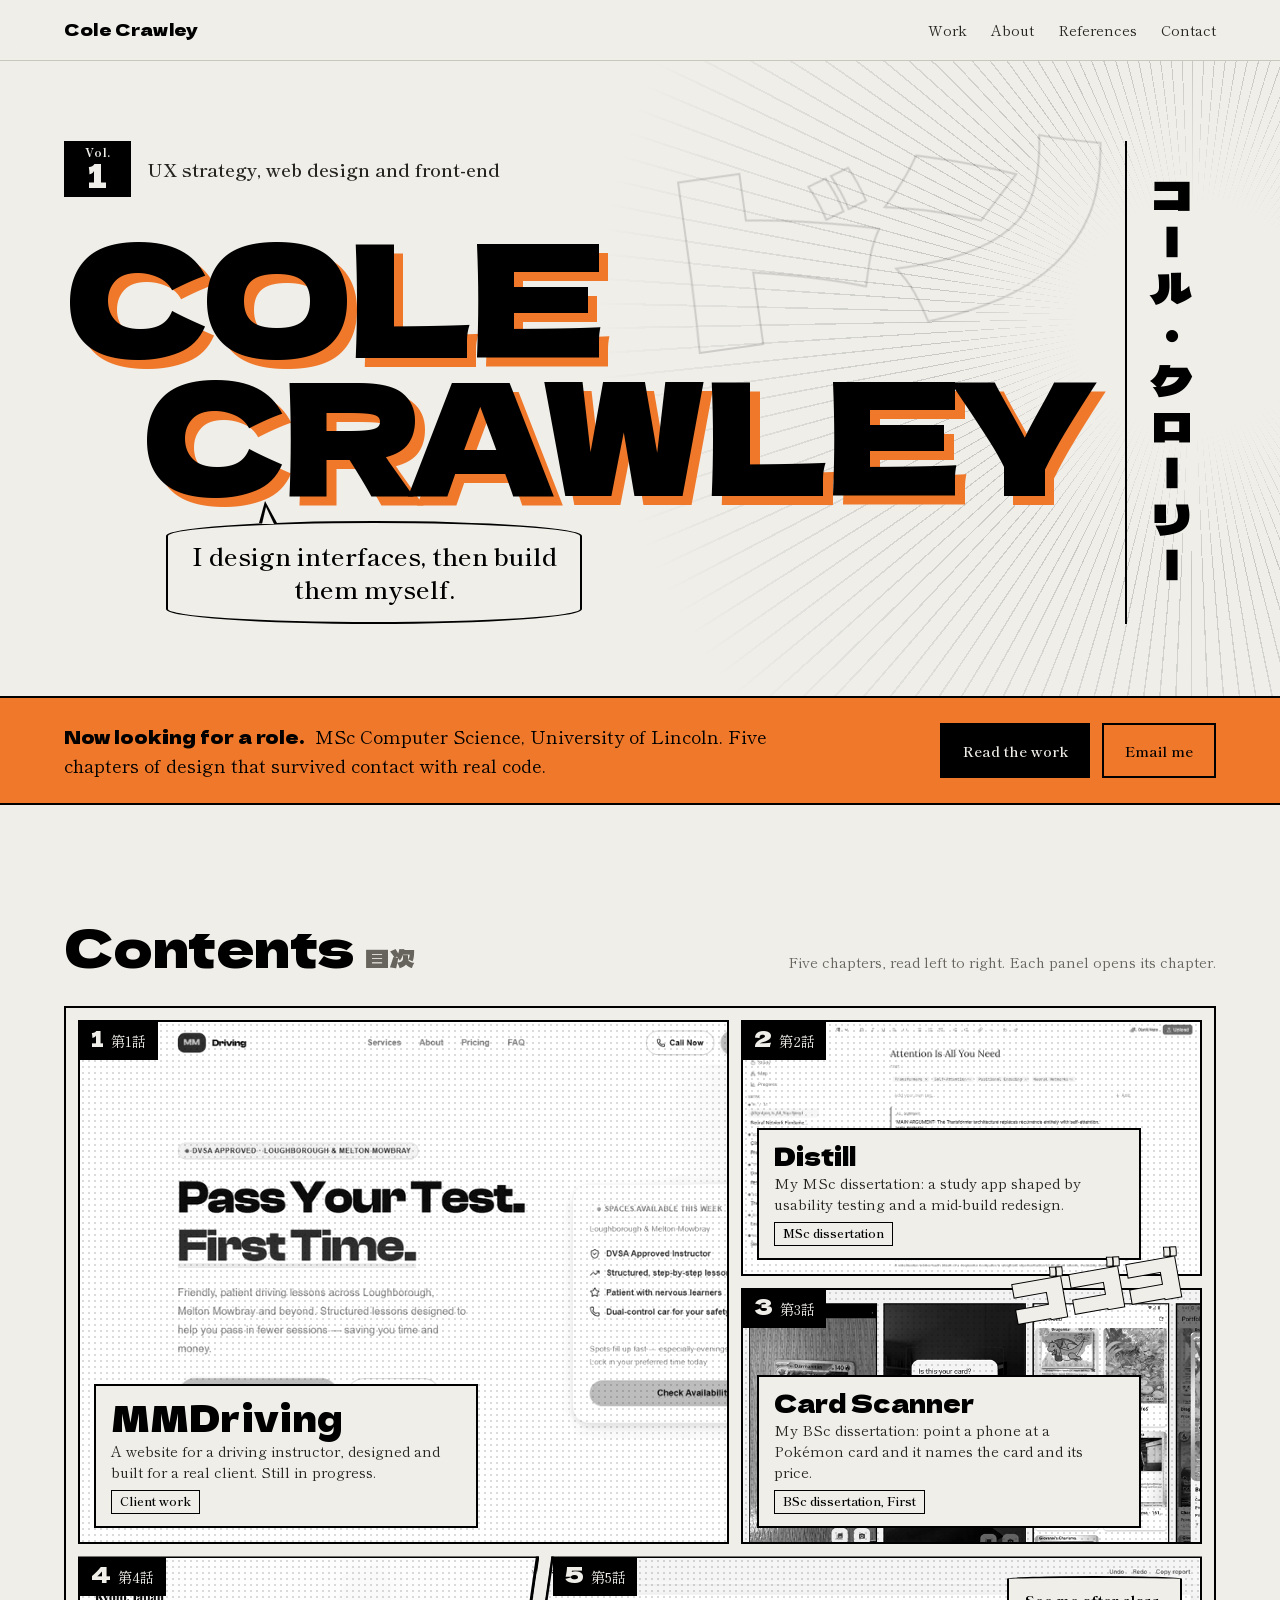
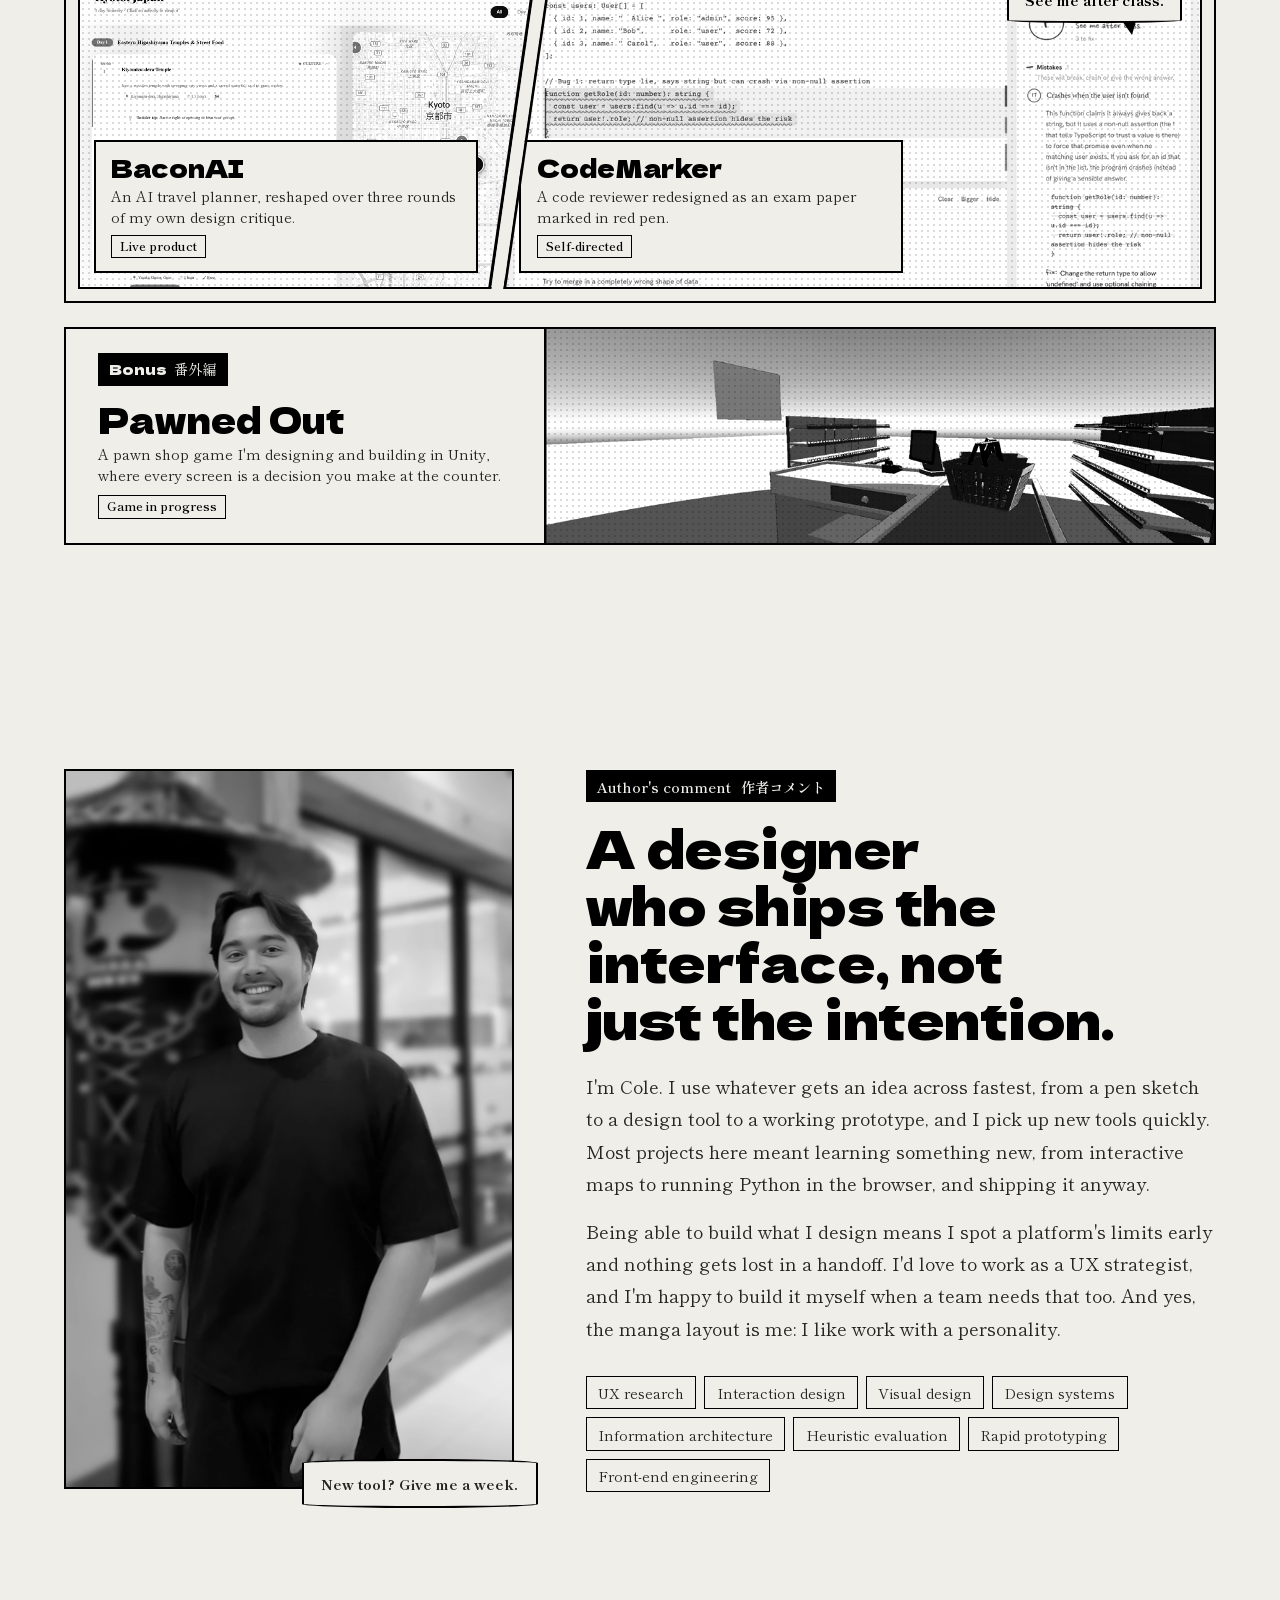
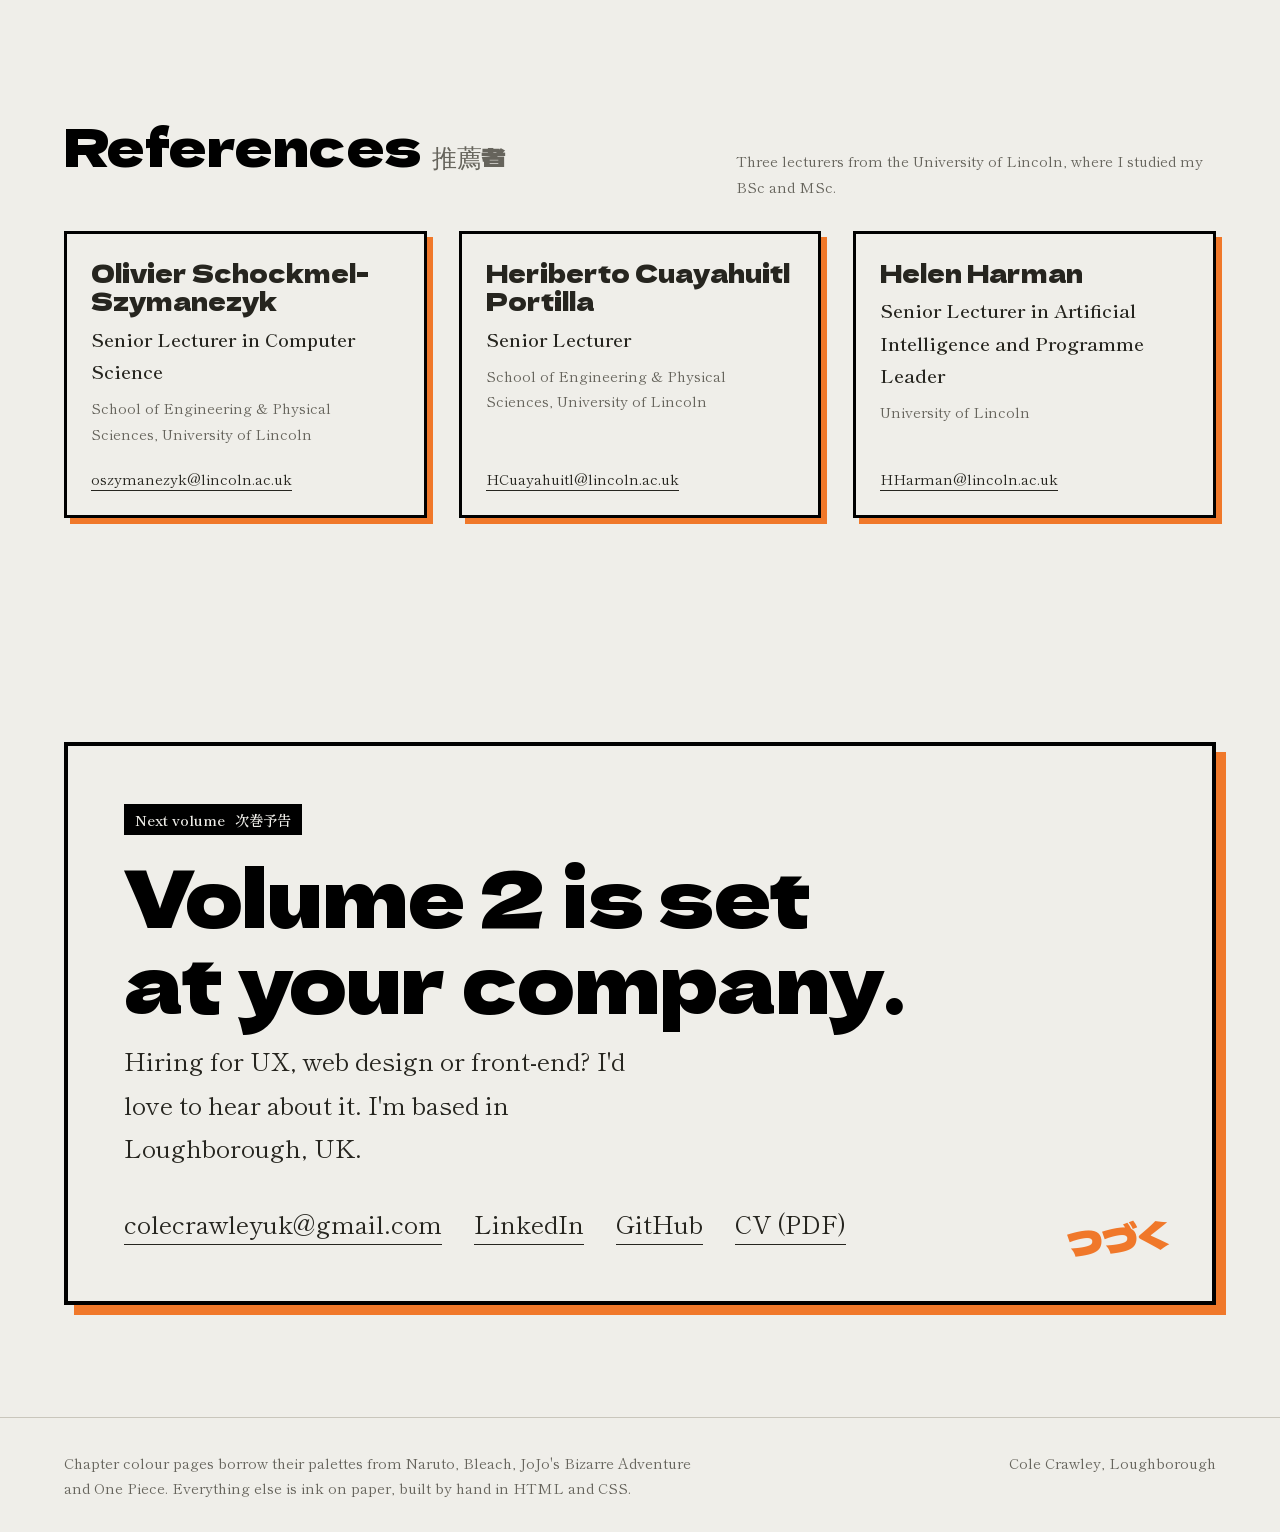
==== index.html @ da529f66 "Add a References section with three Lincoln lecturers" ====
<!doctype html>
<html lang="en">
<head>
<meta charset="UTF-8">
<meta name="viewport" content="width=device-width, initial-scale=1.0, viewport-fit=cover">
<title>Cole Crawley, UX and web designer</title>
<meta name="description" content="Cole Crawley designs interfaces and builds them. Case studies in UX strategy, product design and front-end work.">
<script type="application/ld+json">
{
  "@context": "https://schema.org",
  "@graph": [
    {
      "@type": "Person",
      "@id": "https://colecrawley.com/#person",
      "name": "Cole Crawley",
      "url": "https://colecrawley.com/",
      "jobTitle": "UX and Web Designer",
      "email": "mailto:colecrawleyuk@gmail.com",
      "address": { "@type": "PostalAddress", "addressLocality": "Loughborough", "addressCountry": "GB" },
      "alumniOf": { "@type": "CollegeOrUniversity", "name": "University of Lincoln" },
      "knowsAbout": ["User experience design", "Web design", "Information architecture", "Usability testing", "Front-end development"],
      "sameAs": [
        "https://www.linkedin.com/in/colecrawley/",
        "https://github.com/Cole-Crawley"
      ]
    },
    {
      "@type": "WebSite",
      "@id": "https://colecrawley.com/#website",
      "url": "https://colecrawley.com/",
      "name": "Cole Crawley",
      "author": { "@id": "https://colecrawley.com/#person" }
    }
  ]
}
</script>
<meta name="google-site-verification" content="r14ggvNlo8Pj7yIvbxwMAoIKs7WzlCdfWnpll1Hyjtg">
<link rel="canonical" href="https://colecrawley.com/">
<meta property="og:type" content="website">
<meta property="og:site_name" content="Cole Crawley">
<meta property="og:title" content="Cole Crawley, UX and web designer">
<meta property="og:description" content="Cole Crawley designs interfaces and builds them. Case studies in UX strategy, product design and front-end work.">
<meta property="og:url" content="https://colecrawley.com/">
<meta property="og:image" content="https://colecrawley.com/img/og/home.jpg">
<meta property="og:image:width" content="1200">
<meta property="og:image:height" content="630">
<meta name="twitter:card" content="summary_large_image">
<meta name="theme-color" content="#EFEEE9">
<link rel="icon" href="favicon.svg" type="image/svg+xml">
<link rel="icon" href="favicon.ico" sizes="32x32">
<link rel="apple-touch-icon" href="img/apple-touch-icon.png">
<script>document.documentElement.classList.add('js')</script>
<link rel="preload" href="fonts/DelaGothicOne-400.woff2" as="font" type="font/woff2" crossorigin>
<link rel="preload" href="fonts/ShipporiMincho-400.woff2" as="font" type="font/woff2" crossorigin>
<link rel="stylesheet" href="css/fonts.css">
<link rel="stylesheet" href="css/tokens.css">
<link rel="stylesheet" href="css/main.css">
<link rel="stylesheet" href="css/home.css">
</head>
<body class="home">
<a class="skip" href="#contents">Skip to the work</a>

<nav class="site-nav" aria-label="Main">
  <div class="wrap">
    <a class="brand" href="index.html">Cole Crawley</a>
    <ul class="nav-links">
      <li><a href="#contents">Work</a></li>
      <li><a href="#about">About</a></li>
      <li><a href="#references">References</a></li>
      <li><a href="#contact">Contact</a></li>
    </ul>
  </div>
</nav>

<!-- The cover of volume 1: logo, volume badge, spine, and an obi band with the pitch -->
<header class="cover-vol">
  <div class="wrap cover-frame">
    <div class="cover-art" aria-hidden="true">
      <div class="speedlines"></div>
      <p class="cover-sfx">ドン</p>
    </div>

    <div class="cover-top">
      <p class="vol-badge"><span>Vol.</span>1</p>
      <p class="cover-kicker">UX strategy, web design and front-end</p>
    </div>

    <h1 class="cover-logo">
      <span class="logo-line">Cole</span>
      <span class="logo-line">Crawley</span>
      <span class="visually-hidden">, designer and developer</span>
    </h1>

    <p class="cover-spine" lang="ja" aria-hidden="true">
      <span style="--i:0">コ</span><span style="--i:1">ー</span><span style="--i:2">ル</span><span style="--i:3">・</span><span style="--i:4">ク</span><span style="--i:5">ロ</span><span style="--i:6">ー</span><span style="--i:7">リ</span><span style="--i:8">ー</span>
    </p>

    <p class="cover-bubble">I design interfaces, then build them myself.</p>
  </div>

  <div class="obi">
    <div class="wrap obi-inner">
      <p class="obi-copy"><strong>Now looking for a role.</strong> MSc Computer Science, University of Lincoln. Five chapters of design that survived contact with real code.</p>
      <div class="obi-actions">
        <a class="btn btn-solid" href="#contents">Read the work</a>
        <a class="btn" href="mailto:colecrawleyuk@gmail.com">Email me</a>
      </div>
    </div>
  </div>
</header>

<main>
<!-- Contents, laid out as a manga page. Read left to right, top to bottom. -->
<section id="contents" class="section">
  <div class="wrap">
    <div class="section-head">
      <h2>Contents <span class="jp" lang="ja">目次</span></h2>
      <p>Five chapters, read left to right. Each panel opens its chapter.</p>
    </div>

    <ol class="page">
      <li class="p p1">
        <a href="mmdriving.html" data-series="bleach">
          <span class="p-art"><img src="img/mm-hero-960.webp" srcset="img/mm-hero-960.webp 960w, img/mm-hero.webp 1600w" sizes="(max-width: 860px) 100vw, 700px" alt="" width="1600" height="1000" loading="lazy"></span>
          <span class="p-no"><b>1</b> <span lang="ja">第1話</span></span>
          <span class="p-caption">
            <span class="p-title" style="view-transition-name: ch-mmdriving">MMDriving</span>
            <span class="p-desc">A website for a driving instructor, designed and built for a real client. Still in progress.</span>
            <span class="p-tag">Client work</span>
          </span>
        </a>
      </li>
      <li class="p p2">
        <a href="distill.html" data-series="naruto">
          <span class="p-art"><img src="img/distill-note-960.webp" srcset="img/distill-note-960.webp 960w, img/distill-note.webp 1600w" sizes="(max-width: 860px) 100vw, 700px" alt="" width="1600" height="1000" loading="lazy"></span>
          <span class="p-no"><b>2</b> <span lang="ja">第2話</span></span>
          <span class="p-caption">
            <span class="p-title" style="view-transition-name: ch-distill">Distill</span>
            <span class="p-desc">My MSc dissertation: a study app shaped by usability testing and a mid-build redesign.</span>
            <span class="p-tag">MSc dissertation</span>
          </span>
        </a>
      </li>
      <li class="p p3">
        <a href="card-scanner.html" data-series="jojo">
          <span class="p-art"><img src="img/scanner-panel-960.webp" srcset="img/scanner-panel-960.webp 960w, img/scanner-panel.webp 1600w" sizes="(max-width: 860px) 100vw, 700px" alt="" width="1600" height="700" loading="lazy"></span>
          <span class="p-no"><b>3</b> <span lang="ja">第3話</span></span>
          <span class="p-caption">
            <span class="p-title" style="view-transition-name: ch-scanner">Card Scanner</span>
            <span class="p-desc">My BSc dissertation: point a phone at a Pokémon card and it names the card and its price.</span>
            <span class="p-tag">BSc dissertation, First</span>
          </span>
          <span class="p-sfx" aria-hidden="true">ゴゴゴ</span>
        </a>
      </li>
      <li class="p p4">
        <a href="ai-travel-planner.html" data-series="onepiece">
          <span class="p-art"><img src="img/bacon-swap-960.webp" srcset="img/bacon-swap-960.webp 960w, img/bacon-swap.webp 1600w" sizes="(max-width: 860px) 100vw, 700px" alt="" width="1600" height="1002" loading="lazy"></span>
          <span class="p-no"><b>4</b> <span lang="ja">第4話</span></span>
          <span class="p-caption">
            <span class="p-title" style="view-transition-name: ch-bacon">BaconAI</span>
            <span class="p-desc">An AI travel planner, reshaped over three rounds of my own design critique.</span>
            <span class="p-tag">Live product</span>
          </span>
        </a>
      </li>
      <li class="p p5">
        <a href="codemarker.html" data-series="akatsuki">
          <span class="p-art"><img src="img/codemarker-open-960.webp" srcset="img/codemarker-open-960.webp 960w, img/codemarker-open.webp 1600w" sizes="(max-width: 860px) 100vw, 700px" alt="" width="1600" height="1000" loading="lazy"></span>
          <span class="p-no"><b>5</b> <span lang="ja">第5話</span></span>
          <span class="p-caption">
            <span class="p-title" style="view-transition-name: ch-codemarker">CodeMarker</span>
            <span class="p-desc">A code reviewer redesigned as an exam paper marked in red pen.</span>
            <span class="p-tag">Self-directed</span>
          </span>
          <span class="p-speech" aria-hidden="true">See me after class.</span>
        </a>
      </li>
    </ol>

    <a class="bonus" href="pawned-out.html" data-series="urahara">
      <span class="bonus-copy">
        <span class="bonus-no"><b>Bonus</b> <span lang="ja">番外編</span></span>
        <span class="bonus-title" style="view-transition-name: ch-pawned">Pawned Out</span>
        <span class="p-desc">A pawn shop game I'm designing and building in Unity, where every screen is a decision you make at the counter.</span>
        <span class="p-tag">Game in progress</span>
      </span>
      <span class="bonus-art"><img src="img/pawned-game-hud-960.webp" srcset="img/pawned-game-hud-960.webp 960w, img/pawned-game-hud.webp 1600w" sizes="(max-width: 860px) 100vw, 700px" alt="" width="1523" height="857" loading="lazy"></span>
    </a>
  </div>
</section>

<!-- The author's comment, as printed on a volume's inside flap -->
<section id="about" class="section">
  <div class="wrap author">
    <figure class="author-panel">
      <div class="portrait">
        <img src="img/portrait.webp" alt="Cole Crawley" width="900" height="1440" loading="lazy" decoding="async">
      </div>
      <figcaption class="author-bubble">New tool? Give me a week.</figcaption>
    </figure>
    <div class="author-copy prose">
      <p class="author-label">Author's comment <span lang="ja">作者コメント</span></p>
      <h2>A designer who ships the interface, not just the intention.</h2>
      <p>I'm Cole. I use whatever gets an idea across fastest, from a pen sketch to a design tool to a working prototype, and I pick up new tools quickly. Most projects here meant learning something new, from interactive maps to running Python in the browser, and shipping it anyway.</p>
      <p>Being able to build what I design means I spot a platform's limits early and nothing gets lost in a handoff. I'd love to work as a UX strategist, and I'm happy to build it myself when a team needs that too. And yes, the manga layout is me: I like work with a personality.</p>
      <ul class="skills" aria-label="Skills">
        <li>UX research</li><li>Interaction design</li><li>Visual design</li><li>Design systems</li><li>Information architecture</li><li>Heuristic evaluation</li><li>Rapid prototyping</li><li>Front-end engineering</li>
      </ul>
    </div>
  </div>
</section>

<!-- Referees, set as three small panels -->
<section id="references" class="section">
  <div class="wrap">
    <div class="section-head">
      <h2>References <span class="jp" lang="ja">推薦者</span></h2>
      <p>Three lecturers from the University of Lincoln, where I studied my BSc and MSc.</p>
    </div>
    <ul class="refs">
      <li class="ref">
        <p class="ref-name">Olivier Schockmel-Szymanezyk</p>
        <p class="ref-role">Senior Lecturer in Computer Science</p>
        <p class="ref-org">School of Engineering &amp; Physical Sciences, University of Lincoln</p>
        <a class="link" href="mailto:oszymanezyk@lincoln.ac.uk">oszymanezyk@lincoln.ac.uk</a>
      </li>
      <li class="ref">
        <p class="ref-name">Heriberto Cuayahuitl Portilla</p>
        <p class="ref-role">Senior Lecturer</p>
        <p class="ref-org">School of Engineering &amp; Physical Sciences, University of Lincoln</p>
        <a class="link" href="mailto:HCuayahuitl@lincoln.ac.uk">HCuayahuitl@lincoln.ac.uk</a>
      </li>
      <li class="ref">
        <p class="ref-name">Helen Harman</p>
        <p class="ref-role">Senior Lecturer in Artificial Intelligence and Programme Leader</p>
        <p class="ref-org">University of Lincoln</p>
        <a class="link" href="mailto:HHarman@lincoln.ac.uk">HHarman@lincoln.ac.uk</a>
      </li>
    </ul>
  </div>
</section>

<!-- Next volume teaser -->
<section id="contact" class="section">
  <div class="wrap">
    <div class="teaser">
      <p class="teaser-label">Next volume <span lang="ja">次巻予告</span></p>
      <h2>Volume 2 is set at your company.</h2>
      <p class="teaser-copy">Hiring for UX, web design or front-end? I'd love to hear about it. I'm based in Loughborough, UK.</p>
      <div class="contact-links">
        <a class="link" href="mailto:colecrawleyuk@gmail.com">colecrawleyuk@gmail.com</a>
        <a class="link" href="https://www.linkedin.com/in/colecrawley/" target="_blank" rel="noopener">LinkedIn</a>
        <a class="link" href="https://github.com/Cole-Crawley" target="_blank" rel="noopener">GitHub</a>
        <a class="link" href="cv/Cole_Crawley_CV.pdf" target="_blank" rel="noopener">CV (PDF)</a>
      </div>
      <p class="teaser-end" lang="ja" aria-hidden="true"></p>
    </div>
  </div>
</section>

</main>

<footer class="colophon">
  <div class="wrap">
    <p>Chapter colour pages borrow their palettes from Naruto, Bleach, JoJo's Bizarre Adventure and One Piece. Everything else is ink on paper, built by hand in HTML and CSS.</p>
    <p>Cole Crawley, Loughborough</p>
  </div>
</footer>

<script src="js/site.js" defer></script>
<!-- Vercel Web Analytics: page views only, no cookies -->
<script>window.va = window.va || function () { (window.vaq = window.vaq || []).push(arguments); };</script>
<script defer src="/_vercel/insights/script.js"></script>
</body>
</html>
---- css/fonts.css ----
/* Self-hosted, subset fonts (SIL Open Font License). Only the characters this site
   uses are included (Latin plus the handful of katakana and kanji in the design), so
   the Japanese fonts weigh about 115 KB in total instead of several megabytes.
   Re-run the subset if new Japanese text is added. */
@font-face { font-family: "Dela Gothic One"; font-style: normal; font-weight: 400; font-display: swap; src: url("../fonts/DelaGothicOne-400.woff2") format("woff2"); }
@font-face { font-family: "Shippori Mincho"; font-style: normal; font-weight: 400; font-display: swap; src: url("../fonts/ShipporiMincho-400.woff2") format("woff2"); }
@font-face { font-family: "Shippori Mincho"; font-style: normal; font-weight: 600; font-display: swap; src: url("../fonts/ShipporiMincho-600.woff2") format("woff2"); }
@font-face { font-family: "Shippori Mincho"; font-style: normal; font-weight: 800; font-display: swap; src: url("../fonts/ShipporiMincho-800.woff2") format("woff2"); }
---- css/tokens.css ----
/* Design tokens: Cole Crawley portfolio
   Concept: a manga volume. Interiors are ink on newsprint; colour only
   appears on each chapter's opening page, borrowed from a series Cole loves. */

:root {
  /* Ink on newsprint */
  --paper:      #EFEEE9;
  --paper-2:    #E3E1DA;
  --ink:        #000000;
  --ink-2:      #26251F;
  --ink-3:      #66645C;
  --rule:       #000000;
  --rule-soft:  #C9C6BC;
  --tone:       rgba(0, 0, 0, 0.14);   /* screentone dots */

  /* Default spot colour (home page): Naruto orange, the first chapter's */
  --c1: #F0782A;
  --c2: #1D3461;
  --c3: #C8372D;
  --on-c1: #000000;

  /* Type */
  --f-display: "Dela Gothic One", "Arial Black", "Helvetica Neue", sans-serif;
  --f-body:    "Shippori Mincho", "Iowan Old Style", "Palatino Linotype", Georgia, serif;

  --step--1: clamp(0.84rem, 0.82rem + 0.1vw, 0.9rem);
  --step-0:  clamp(1.06rem, 1.02rem + 0.2vw, 1.15rem);
  --step-1:  clamp(1.3rem, 1.2rem + 0.45vw, 1.55rem);
  --step-2:  clamp(1.7rem, 1.5rem + 0.9vw, 2.2rem);
  --step-3:  clamp(2.2rem, 1.8rem + 1.9vw, 3.3rem);
  --step-4:  clamp(2.9rem, 2.1rem + 3.6vw, 5.4rem);
  --step-5:  clamp(3.4rem, 2.2rem + 5.6vw, 7.6rem);

  /* Space */
  --sp-1: 0.25rem;
  --sp-2: 0.5rem;
  --sp-3: 0.75rem;
  --sp-4: 1rem;
  --sp-5: 1.5rem;
  --sp-6: 2rem;
  --sp-7: 3rem;
  --sp-8: 4.5rem;
  --sp-9: 7rem;

  --measure: 66ch;
  --gutter: clamp(1rem, 4vw, 3rem);
  --panel-border: 2px;

  /* Motion */
  --ease-out: cubic-bezier(0.16, 1, 0.3, 1);
  --ease-inout: cubic-bezier(0.65, 0, 0.35, 1);
  --dur-1: 180ms;
  --dur-2: 420ms;
  --dur-3: 800ms;

  color-scheme: light;
}

/* Ink mode: the same volume printed white on black */
@media (prefers-color-scheme: dark) {
  :root:not([data-theme="light"]) {
    --paper:     #121211;
    --paper-2:   #1C1C1A;
    --ink:       #F2F0EA;
    --ink-2:     #DAD7CE;
    --ink-3:     #9C998F;
    --rule:      #F2F0EA;
    --rule-soft: #3A3935;
    --tone:      rgba(255, 255, 255, 0.12);
    color-scheme: dark;
  }
}
:root[data-theme="dark"] {
  --paper:     #121211;
  --paper-2:   #1C1C1A;
  --ink:       #F2F0EA;
  --ink-2:     #DAD7CE;
  --ink-3:     #9C998F;
  --rule:      #F2F0EA;
  --rule-soft: #3A3935;
  --tone:      rgba(255, 255, 255, 0.12);
  color-scheme: dark;
}

/* Chapter palettes. Each case study sets data-series on <body>. */
[data-series="naruto"]   { --c1: #F0782A; --c2: #1D3461; --c3: #C8372D; --on-c1: #000000; --sfx: "シュッ"; }
[data-series="bleach"]   { --c1: #0B0B0B; --c2: #F25C1F; --c3: #FFFFFF; --on-c1: #FFFFFF; --sfx: "ザン"; }
[data-series="jojo"]     { --c1: #5E2A8C; --c2: #E3A92B; --c3: #D6307A; --on-c1: #FFFFFF; --sfx: "ゴゴゴ"; }
[data-series="onepiece"] { --c1: #D2322D; --c2: #F2C14E; --c3: #1B6FA8; --on-c1: #FFFFFF; --sfx: "ドン"; }
[data-series="akatsuki"] { --c1: #151515; --c2: #C1272D; --c3: #F4F1EC; --on-c1: #F4F1EC; --sfx: "ザワ"; }
[data-series="urahara"]  { --c1: #1E4A34; --c2: #E0A83A; --c3: #F4F1EC; --on-c1: #F4F1EC; --sfx: "チャリン"; }

/* The spot colour used inside a chapter's ink pages (links, markers, progress) */
[data-series]            { --spot: var(--c1); }
[data-series="bleach"],
[data-series="akatsuki"],
[data-series="urahara"]  { --spot: var(--c2); }
:root                    { --spot: var(--c1); }
---- css/main.css ----
/* Fonts and tokens.css are linked from each page's <head> (not @import) so they
   download in parallel instead of one after another. */

/* Cross-document page transitions (Chrome, Edge, Safari 18+). Other browsers
   just navigate normally. */
@view-transition { navigation: auto; }

*, *::before, *::after { box-sizing: border-box; }
html { -webkit-text-size-adjust: 100%; scroll-padding-top: 5rem; }
body {
  margin: 0;
  background: var(--paper);
  color: var(--ink-2);
  font-family: var(--f-body);
  font-size: var(--step-0);
  line-height: 1.75;
  font-feature-settings: "palt" 0, "kern" 1;
  -webkit-font-smoothing: antialiased;
  text-rendering: optimizeLegibility;
}
img { max-width: 100%; height: auto; display: block; }
a { color: inherit; }
p, h1, h2, h3, figure, dl, dd, ul, ol { margin: 0; }
::selection { background: var(--spot); color: var(--on-c1); }
:focus-visible { outline: 3px solid var(--spot); outline-offset: 3px; }

h1, h2, h3 { font-family: var(--f-display); font-weight: 400; color: var(--ink); line-height: 1.08; letter-spacing: -0.01em; text-wrap: balance; }

.wrap { width: min(100% - 2 * var(--gutter), 72rem); margin-inline: auto; }
.prose { max-width: var(--measure); }
.skip { position: absolute; left: -999px; top: 0; }
.skip:focus { left: var(--sp-4); top: var(--sp-4); z-index: 100; background: var(--paper); padding: var(--sp-2) var(--sp-4); }

/* Links: an ink underline that the spot colour draws across on hover */
.link {
  text-decoration: none;
  background: linear-gradient(var(--spot), var(--spot)) left bottom / 0% 2px no-repeat,
              linear-gradient(currentColor, currentColor) left bottom / 100% 1px no-repeat;
  transition: background-size var(--dur-2) var(--ease-out);
}
.link:hover, .link:focus-visible { background-size: 100% 2px, 100% 1px; }

/* ── Navigation ─────────────────────────────────────────────── */
.site-nav {
  position: sticky; top: 0; z-index: 20;
  background: color-mix(in srgb, var(--paper) 88%, transparent);
  backdrop-filter: blur(8px);
  border-bottom: 1px solid var(--rule-soft);
  padding-top: env(safe-area-inset-top, 0px);
  view-transition-name: site-nav;
}
.site-nav .wrap { display: flex; align-items: center; justify-content: space-between; min-height: 3.75rem; gap: var(--sp-4); }
.brand { font-family: var(--f-display); font-size: 1.05rem; color: var(--ink); text-decoration: none; letter-spacing: 0.01em; }
.nav-links { list-style: none; display: flex; gap: var(--sp-5); padding: 0; font-size: var(--step--1); }
.nav-links a { text-decoration: none; color: var(--ink-2); }
.nav-links a:hover { color: var(--ink); }
.nav-links a[aria-current="page"] { color: var(--ink); }

/* Reading progress, driven by scroll alone (no JS) where supported */
.progress {
  position: fixed; inset: 0 0 auto 0; height: 3px; z-index: 30;
  background: var(--spot); transform-origin: left; transform: scaleX(0);
  view-transition-name: progress;
}
@supports (animation-timeline: scroll()) {
  .progress { animation: grow linear both; animation-timeline: scroll(root); }
  @keyframes grow { to { transform: scaleX(1); } }
}

/* ── Home: cover ────────────────────────────────────────────── */
.cover { position: relative; overflow: clip; border-bottom: var(--panel-border) solid var(--rule); }
.cover .wrap { position: relative; display: grid; grid-template-columns: 1fr auto; gap: var(--sp-6); padding-block: clamp(4rem, 12vw, 9rem) clamp(3rem, 8vw, 6rem); }

/* Speed lines: a radial burst of hairlines, masked so the centre stays clear */
.speedlines {
  position: absolute; inset: -40%; pointer-events: none;
  background: repeating-conic-gradient(from 0deg at 80% 44%, var(--ink) 0deg 0.22deg, transparent 0.22deg 2.4deg);
  -webkit-mask: radial-gradient(circle at 80% 44%, transparent 0 7%, #000 16%, transparent 38%);
          mask: radial-gradient(circle at 80% 44%, transparent 0 7%, #000 16%, transparent 38%);
  opacity: 0.16;
}
.cover-copy { position: relative; max-width: 50rem; }
.cover h1 { font-size: clamp(2.8rem, 1.6rem + 4.4vw, 5.8rem); line-height: 1; letter-spacing: -0.02em; }
.cover-intro { margin-top: var(--sp-6); max-width: 36rem; font-size: var(--step-1); line-height: 1.6; color: var(--ink-2); }
.cover-actions { display: flex; flex-wrap: wrap; gap: var(--sp-4); margin-top: var(--sp-6); }

/* Name in katakana, set vertically like a spine */
.spine {
  position: relative; writing-mode: vertical-rl;
  font-family: var(--f-display); font-size: clamp(2rem, 1.2rem + 3.2vw, 4rem); line-height: 1;
  color: var(--ink); letter-spacing: 0.06em; align-self: center; margin-right: 3vw;
}
.spine span { display: inline-block; }
.spine-note { writing-mode: horizontal-tb; font-family: var(--f-body); font-size: var(--step--1); color: var(--ink-3); margin-top: var(--sp-3); letter-spacing: 0; text-orientation: mixed; }

@media (max-width: 720px) {
  .cover .wrap { grid-template-columns: 1fr; }
  .spine { writing-mode: horizontal-tb; font-size: 1.6rem; order: -1; margin: 0; }
  .spine-note { display: none; }
}

/* Buttons: flat ink blocks, no pills */
.btn {
  display: inline-flex; align-items: center; gap: var(--sp-2);
  padding: 0.8rem 1.3rem; font-family: var(--f-body); font-weight: 600; font-size: var(--step--1);
  text-decoration: none; border: var(--panel-border) solid var(--rule); color: var(--ink);
  position: relative; isolation: isolate; overflow: hidden;
  transition: color var(--dur-2) var(--ease-out);
}
.btn::before {
  content: ""; position: absolute; inset: 0; z-index: -1; background: var(--ink);
  transform: scaleY(0); transform-origin: bottom; transition: transform var(--dur-2) var(--ease-out);
}
.btn:hover, .btn:focus-visible { color: var(--paper); }
.btn:hover::before, .btn:focus-visible::before { transform: scaleY(1); }
.btn-solid { background: var(--ink); color: var(--paper); }
.btn-solid::before { background: var(--spot); }
.btn-solid:hover, .btn-solid:focus-visible { color: var(--on-c1); }

/* Page-load sequence on the cover: lines burst, headline lands, spine stamps down */
@media (prefers-reduced-motion: no-preference) {
  .js .speedlines { animation: burst 1.1s var(--ease-out) both; }
  .js .cover h1 { animation: land 0.9s var(--ease-out) 0.15s both; }
  .js .cover-intro, .js .cover-actions { animation: rise 0.8s var(--ease-out) 0.45s both; }
  .js .spine span { animation: stamp 0.5s var(--ease-out) both; animation-delay: calc(0.5s + var(--i, 0) * 70ms); }
  @keyframes burst { from { opacity: 0; transform: scale(0.7) rotate(-6deg); } to { opacity: 0.16; transform: none; } }
  @keyframes land  { from { opacity: 0; transform: translateY(0.35em) scale(1.03); filter: blur(4px); } to { opacity: 1; transform: none; filter: none; } }
  @keyframes rise  { from { opacity: 0; transform: translateY(12px); } to { opacity: 1; transform: none; } }
  @keyframes stamp { 0% { opacity: 0; transform: scale(1.6); } 60% { opacity: 1; transform: scale(0.94); } 100% { opacity: 1; transform: none; } }
}

/* ── Home: contents ─────────────────────────────────────────── */
.section { padding-block: var(--sp-9); }
.section-head { display: flex; align-items: baseline; justify-content: space-between; gap: var(--sp-5); flex-wrap: wrap; margin-bottom: var(--sp-6); }
.section-head h2 { font-size: var(--step-3); }
.section-head .jp { font-family: var(--f-display); color: var(--ink-3); font-size: var(--step-1); }
.section-head p { max-width: 30rem; color: var(--ink-3); font-size: var(--step--1); }

.contents { list-style: none; padding: 0; border-top: var(--panel-border) solid var(--rule); }
.chapter-row {
  position: relative; isolation: isolate; display: grid; align-items: center; gap: var(--sp-5);
  grid-template-columns: 5.5rem minmax(0, 1fr) auto;
  padding: var(--sp-5) var(--sp-4); text-decoration: none; color: var(--ink);
  border-bottom: 1px solid var(--rule);
  transition: color var(--dur-2) var(--ease-out);
}
/* The chapter's colour page wipes in behind the row on hover */
.chapter-row::before {
  content: ""; position: absolute; inset: 0; z-index: -1; background: var(--c1);
  transform: scaleX(0); transform-origin: left; transition: transform var(--dur-3) var(--ease-out);
}
.chapter-row:hover, .chapter-row:focus-visible { color: var(--on-c1); }
.chapter-row:hover::before, .chapter-row:focus-visible::before { transform: scaleX(1); }
.chapter-no { font-family: var(--f-display); font-size: var(--step-1); line-height: 1.1; }
.chapter-no small { display: block; font-family: var(--f-body); font-size: var(--step--1); color: inherit; opacity: 0.7; margin-top: var(--sp-1); }
.chapter-title { font-family: var(--f-display); font-size: var(--step-2); line-height: 1.1; }
.chapter-desc { display: block; font-family: var(--f-body); font-size: var(--step--1); margin-top: var(--sp-2); opacity: 0.85; max-width: 38rem; }
.chapter-side { display: flex; flex-direction: column; align-items: flex-end; gap: var(--sp-2); font-size: var(--step--1); }
.swatches { display: flex; gap: 3px; }
.swatches i { width: 0.9rem; height: 0.9rem; border: 1px solid var(--rule); transition: transform var(--dur-2) var(--ease-out); }
.swatches i:nth-child(1) { background: var(--c1); }
.swatches i:nth-child(2) { background: var(--c2); }
.swatches i:nth-child(3) { background: var(--c3); }
.chapter-row:hover .swatches i { border-color: var(--on-c1); }
.chapter-row:hover .swatches i:nth-child(1) { transform: translateY(-3px); transition-delay: 0ms; }
.chapter-row:hover .swatches i:nth-child(2) { transform: translateY(-3px); transition-delay: 60ms; }
.chapter-row:hover .swatches i:nth-child(3) { transform: translateY(-3px); transition-delay: 120ms; }
.chapter-status { white-space: nowrap; }

@media (max-width: 720px) {
  .chapter-row { grid-template-columns: 1fr; gap: var(--sp-3); }
  .chapter-side { flex-direction: row; align-items: center; justify-content: space-between; }
}

/* ── Home: about & contact ─────────────────────────────────── */
.about-grid { display: grid; grid-template-columns: minmax(0, 5fr) minmax(0, 7fr); gap: var(--sp-8); align-items: start; }
.portrait {
  aspect-ratio: 4 / 5; border: var(--panel-border) solid var(--rule);
  background: radial-gradient(var(--tone) 1.1px, transparent 1.3px) 0 0 / 7px 7px, var(--paper-2);
  display: grid; place-items: center; text-align: center; color: var(--ink-3); font-size: var(--step--1); padding: var(--sp-5);
}
.about-copy h2 { font-size: var(--step-3); margin-bottom: var(--sp-5); }
.about-copy p + p { margin-top: var(--sp-4); }
.skills { list-style: none; padding: 0; margin-top: var(--sp-6); display: flex; flex-wrap: wrap; gap: var(--sp-2); }
.skills li { border: 1px solid var(--rule); padding: 0.2rem 0.7rem; font-size: var(--step--1); }
@media (max-width: 860px) { .about-grid { grid-template-columns: 1fr; gap: var(--sp-6); } .portrait { max-width: 22rem; } }

.contact { border-top: var(--panel-border) solid var(--rule); }
.contact h2 { font-size: var(--step-4); max-width: 18ch; }
.contact-links { display: flex; flex-wrap: wrap; gap: var(--sp-4) var(--sp-6); margin-top: var(--sp-6); font-size: var(--step-1); }

.colophon { border-top: 1px solid var(--rule-soft); padding-block: var(--sp-6) calc(var(--sp-6) + env(safe-area-inset-bottom, 0px)); font-size: var(--step--1); color: var(--ink-3); }
.colophon .wrap { display: flex; justify-content: space-between; gap: var(--sp-4); flex-wrap: wrap; }
.colophon p { max-width: 40rem; }

/* ── Case study: the colour page ────────────────────────────── */
.colour-page {
  position: relative; overflow: clip; background: var(--c1); color: var(--on-c1);
  border-bottom: var(--panel-border) solid var(--rule);
}
.colour-page .wrap { position: relative; padding-block: clamp(3.5rem, 9vw, 7rem) clamp(3rem, 7vw, 5.5rem); display: grid; grid-template-columns: minmax(0, 1fr) auto; gap: var(--sp-6); }
/* Second colour: a diagonal slab carrying screentone */
.colour-page::before {
  content: ""; position: absolute; inset: 0 0 0 auto; width: 46%;
  background: radial-gradient(color-mix(in srgb, var(--c3) 55%, transparent) 1.2px, transparent 1.5px) 0 0 / 8px 8px, var(--c2);
  clip-path: polygon(34% 0, 100% 0, 100% 100%, 0 100%);
}
/* Third colour: a single thin rule */
.colour-page::after { content: ""; position: absolute; left: 0; right: 0; bottom: 0; height: 8px; background: var(--c3); }
.sfx {
  position: absolute; right: clamp(0.5rem, 3vw, 2.5rem); bottom: 0.4rem; z-index: 0;
  font-family: var(--f-display); font-size: clamp(4rem, 2rem + 9vw, 10rem); line-height: 1;
  color: transparent; -webkit-text-stroke: 2px color-mix(in srgb, var(--on-c1) 55%, transparent);
  pointer-events: none; user-select: none; transform: rotate(-6deg);
}
.sfx::before { content: var(--sfx); }
.colour-page .chapter-label { position: relative; z-index: 1; font-size: var(--step--1); display: flex; gap: var(--sp-3); align-items: baseline; }
.chapter-label b { font-family: var(--f-display); font-weight: 400; font-size: var(--step-1); }
.colour-page h1 { position: relative; z-index: 1; color: inherit; font-size: clamp(2.3rem, 1rem + 7vw, 7.6rem); line-height: 0.95; margin-top: var(--sp-4); max-width: 12ch; overflow-wrap: anywhere; }
.colour-page .lede { position: relative; z-index: 1; margin-top: var(--sp-5); max-width: 38rem; font-size: var(--step-1); line-height: 1.55; }
.colour-page .lede, .colour-page .chapter-label { text-shadow: 0 0 18px var(--c1); }
.chapter-kanji { position: relative; z-index: 1; writing-mode: vertical-rl; font-family: var(--f-display); font-size: var(--step-2); line-height: 1; opacity: 0.9; }
@media (max-width: 720px) {
  .colour-page .wrap { grid-template-columns: 1fr; }
  .chapter-kanji { display: none; }
  .colour-page::before { width: 24%; }
}

@media (prefers-reduced-motion: no-preference) {
  .js .colour-page::before { animation: slab 1s var(--ease-out) both; }
  .js .colour-page h1 { animation: land 0.9s var(--ease-out) 0.1s both; }
  .js .sfx { animation: sfx 1.1s var(--ease-out) 0.35s both; }
  @keyframes slab { from { clip-path: polygon(100% 0, 100% 0, 100% 100%, 100% 100%); } }
  @keyframes sfx  { from { opacity: 0; transform: rotate(-6deg) scale(1.25); } to { opacity: 1; transform: rotate(-6deg); } }
}

/* Title morphs between the contents list and the chapter page */
::view-transition-group(*) { animation-duration: 520ms; animation-timing-function: var(--ease-out); }
@media (prefers-reduced-motion: reduce) { ::view-transition-group(*), ::view-transition-old(*), ::view-transition-new(*) { animation: none !important; } }

.meta { display: grid; grid-template-columns: repeat(auto-fit, minmax(11rem, 1fr)); gap: var(--sp-5); padding-block: var(--sp-6); border-bottom: 1px solid var(--rule); }
.meta dt { font-size: var(--step--1); color: var(--ink-3); }
.meta dd { font-weight: 600; color: var(--ink); font-size: var(--step--1); margin-top: var(--sp-1); }

/* ── Case study: ink pages ──────────────────────────────────── */
.ink { padding-block: var(--sp-8) var(--sp-9); }
.ink h2 { font-size: var(--step-3); margin-top: var(--sp-9); margin-bottom: var(--sp-5); max-width: 22ch; }
.ink h2:first-child { margin-top: 0; }
.ink h3 { font-family: var(--f-body); font-weight: 800; font-size: var(--step-1); letter-spacing: 0; margin-top: var(--sp-6); margin-bottom: var(--sp-2); }
.ink p { max-width: var(--measure); }
.ink p + p { margin-top: var(--sp-4); }
.ink .lede { font-size: var(--step-1); line-height: 1.6; color: var(--ink); }
.ink a:not(.btn) { text-decoration-color: var(--spot); text-decoration-thickness: 2px; text-underline-offset: 3px; }
.two-col { display: grid; grid-template-columns: 1fr 1fr; gap: var(--sp-7); }
.two-col h3:first-child { margin-top: 0; }
@media (max-width: 760px) { .two-col { grid-template-columns: 1fr; gap: 0; } .two-col h3:first-child { margin-top: var(--sp-6); } }

/* Decisions: a spot-colour marker, not a number, since they aren't a sequence */
.decisions { list-style: none; padding: 0; margin-top: var(--sp-5); display: grid; gap: var(--sp-6); max-width: var(--measure); }
.decisions li { position: relative; padding-left: var(--sp-6); }
.decisions li::before { content: ""; position: absolute; left: 0; top: 0.55em; width: 0.7rem; height: 0.7rem; background: var(--spot); border: 1px solid var(--rule); }
.decisions strong { display: block; font-weight: 800; color: var(--ink); font-size: var(--step-0); }

/* Narration box: how manga sets a caption apart from speech */
.narration {
  margin-block: var(--sp-7); max-width: var(--measure); padding: var(--sp-5) var(--sp-6);
  border: var(--panel-border) solid var(--rule); background: var(--paper-2);
  box-shadow: 6px 6px 0 var(--spot);
}
.narration p { color: var(--ink); }

.wip {
  margin-bottom: var(--sp-7); max-width: var(--measure); padding: var(--sp-4) var(--sp-5);
  border: var(--panel-border) dashed var(--rule); font-size: var(--step--1);
}
.wip strong { color: var(--ink); }

/* Panels: screenshots framed like manga panels, revealed with a wipe */
.panel { margin-block: var(--sp-7); }
.panel img, .panel .drawing { width: 100%; border: var(--panel-border) solid var(--rule); background: var(--paper-2); }
.panel figcaption { margin-top: var(--sp-3); font-size: var(--step--1); color: var(--ink-3); font-style: italic; max-width: var(--measure); }
.panel-row { display: grid; grid-template-columns: repeat(auto-fit, minmax(min(100%, 15rem), 1fr)); gap: var(--sp-5); margin-block: var(--sp-7); align-items: start; }
.panel-row .panel { margin: 0; }
.panel.narrow { max-width: 34rem; }
.panel.tiny { max-width: 20rem; }
@media (prefers-reduced-motion: no-preference) {
  .js [data-reveal] { clip-path: inset(0 100% 0 0); transition: clip-path 900ms var(--ease-inout); }
  .js [data-reveal].is-in { clip-path: inset(0 0 0 0); }
}

/* Inline SVG drawings follow the ink palette */
.drawing { display: block; padding: var(--sp-5); }
.drawing text { fill: var(--ink-2); font-family: var(--f-body); font-size: 12px; }
.drawing .t-faint { fill: var(--ink-3); }
.drawing .t-strong { fill: var(--ink); font-weight: 800; }
.drawing .box { fill: none; stroke: var(--rule); stroke-width: 1.5; }
.drawing .soft { fill: none; stroke: var(--ink-3); stroke-width: 1; stroke-dasharray: 3 3; }
.drawing .fill { fill: var(--spot); stroke: var(--rule); stroke-width: 1.5; }
.drawing .on-fill { fill: var(--on-c1); font-weight: 800; }

.palette { display: flex; flex-wrap: wrap; gap: var(--sp-3); margin-top: var(--sp-5); list-style: none; padding: 0; }
.palette li { display: flex; align-items: center; gap: var(--sp-2); font-size: var(--step--1); }
.palette i { width: 1.4rem; height: 1.4rem; border: 1px solid var(--rule); }

.stack { list-style: none; padding: 0; display: flex; flex-wrap: wrap; gap: var(--sp-2); margin-top: var(--sp-4); }
.stack li { border: 1px solid var(--rule); padding: 0.15rem 0.7rem; font-size: var(--step--1); }

/* Next chapter: the following series' colours preview the page to come */
.next-chapter { border-top: var(--panel-border) solid var(--rule); }
.next-chapter a {
  position: relative; isolation: isolate; display: grid; grid-template-columns: 1fr auto; align-items: end; gap: var(--sp-5);
  padding-block: var(--sp-8); text-decoration: none; color: var(--ink);
  transition: color var(--dur-2) var(--ease-out);
}
.next-chapter a::before {
  content: ""; position: absolute; inset: 0 calc(-1 * var(--gutter)); z-index: -1; background: var(--c1);
  transform: scaleY(0); transform-origin: bottom; transition: transform var(--dur-3) var(--ease-out);
}
.next-chapter a:hover, .next-chapter a:focus-visible { color: var(--on-c1); }
.next-chapter a:hover::before, .next-chapter a:focus-visible::before { transform: scaleY(1); }
.next-chapter small { display: block; font-size: var(--step--1); margin-bottom: var(--sp-2); }
.next-chapter .title { font-family: var(--f-display); font-size: var(--step-4); line-height: 1; }
.next-chapter a:hover .swatches i { border-color: var(--on-c1); }

@media print { .site-nav, .progress, .sfx { display: none; } }

/* In short: the story-so-far box (あらすじ) that opens a manga chapter.
   Three facts for someone skimming, and the way to try the thing. */
.recap {
  margin-block: var(--sp-6) 0; padding: var(--sp-5) var(--sp-6);
  border: var(--panel-border) solid var(--rule); background: var(--paper);
  box-shadow: 6px 6px 0 var(--spot);
}
.recap-label { display: inline-flex; gap: 0.6rem; align-items: baseline; padding: 0.2rem 0.7rem; background: var(--ink); color: var(--paper); font-size: var(--step--1); font-weight: 600; }
.recap dl { display: grid; grid-template-columns: repeat(3, minmax(0, 1fr)); gap: var(--sp-5); margin-top: var(--sp-4); }
.recap dt { font-family: var(--f-display); font-size: var(--step-0); color: var(--ink); }
.recap dd { margin-top: var(--sp-1); color: var(--ink-2); line-height: 1.55; }
.recap-actions { display: flex; flex-wrap: wrap; align-items: center; gap: var(--sp-3) var(--sp-4); margin-top: var(--sp-5); }
.recap-note { font-size: var(--step--1); color: var(--ink-3); }
@media (max-width: 760px) { .recap { padding: var(--sp-5); } .recap dl { grid-template-columns: 1fr; gap: var(--sp-4); } }

/* Paired screenshots sit on a small manga page: an inked border, even gutters,
   and uneven panel widths that alternate from one row to the next. */
.panel-row {
  grid-template-columns: minmax(0, 3fr) minmax(0, 2fr);
  gap: 12px; padding: 12px; border: var(--panel-border) solid var(--rule); background: var(--paper);
}
.panel-row:nth-of-type(even) { grid-template-columns: minmax(0, 2fr) minmax(0, 3fr); }
.panel-row .panel figcaption { font-size: 0.82rem; }
@media (max-width: 760px) { .panel-row, .panel-row:nth-of-type(even) { grid-template-columns: 1fr; } }

/* つづく, "to be continued", closes every chapter like the last page of an episode */
.ink > .wrap::after {
  content: "つづく"; display: block; width: fit-content; margin: var(--sp-8) 0 0 auto;
  font-family: var(--f-display); font-size: var(--step-2); color: var(--spot); transform: rotate(-5deg);
}
---- css/home.css ----
/* Home page: a manga volume. The cover (with obi band), a contents page laid
   out as panels, the author's comment, and a next-volume teaser. */

.visually-hidden { position: absolute; width: 1px; height: 1px; overflow: hidden; clip: rect(0 0 0 0); white-space: nowrap; }

/* ── Cover ──────────────────────────────────────────────────── */
.cover-vol { position: relative; overflow: clip; border-bottom: var(--panel-border) solid var(--rule); }
.cover-frame {
  position: relative; display: grid; gap: var(--sp-5) var(--sp-6);
  grid-template-columns: minmax(0, 1fr) auto;
  grid-template-areas: "top spine" "logo spine" "bubble spine";
  padding-block: clamp(2.5rem, 7vw, 5rem) clamp(2.5rem, 6vw, 4.5rem);
}
.cover-art { position: absolute; inset: 0; pointer-events: none; }
.cover-art .speedlines { inset: -30%; }
.cover-sfx {
  position: absolute; right: 9%; top: 8%; margin: 0;
  font-family: var(--f-display); font-size: clamp(6rem, 3rem + 14vw, 16rem); line-height: 1;
  color: transparent; -webkit-text-stroke: 2px color-mix(in srgb, var(--ink) 14%, transparent);
  transform: rotate(-8deg);
}

.cover-top { grid-area: top; position: relative; display: flex; align-items: center; gap: var(--sp-4); }
.vol-badge {
  display: inline-grid; place-items: center; min-width: 4.2rem; padding: 0.35rem 0.6rem 0.45rem;
  background: var(--ink); color: var(--paper); font-family: var(--f-display); font-size: 2rem; line-height: 1;
}
.vol-badge span { display: block; font-family: var(--f-body); font-weight: 800; font-size: 0.72rem; letter-spacing: 0.04em; }
.cover-kicker { font-weight: 600; color: var(--ink-2); }

.cover-logo {
  grid-area: logo; position: relative; margin: 0;
  font-size: clamp(3.6rem, 1rem + 11vw, 10.5rem); line-height: 0.88; letter-spacing: -0.03em; text-transform: uppercase;
}
.logo-line { display: block; width: fit-content; text-shadow: 0.06em 0.06em 0 var(--spot); }
.logo-line + .logo-line { margin-left: clamp(1rem, 6vw, 5.5rem); }

.cover-spine {
  grid-area: spine; position: relative; align-self: stretch; margin: 0;
  writing-mode: vertical-rl; display: flex; align-items: center; justify-content: center;
  padding: var(--sp-4) var(--sp-2); border-left: var(--panel-border) solid var(--rule);
  font-family: var(--f-display); font-size: clamp(1.6rem, 1rem + 2vw, 2.8rem); letter-spacing: 0.1em; color: var(--ink);
}
.cover-spine span { display: inline-block; }

/* A speech bubble with a tail pointing up at the logo */
.cover-bubble {
  grid-area: bubble; position: relative; justify-self: start; margin: 0 0 0 clamp(1rem, 8vw, 9rem);
  max-width: 26rem; padding: 1rem 1.4rem; background: var(--paper);
  border: var(--panel-border) solid var(--rule); border-radius: 999px / 70%;
  font-size: var(--step-1); font-weight: 600; color: var(--ink); line-height: 1.35; text-align: center;
}
.cover-bubble::before, .cover-bubble::after { content: ""; position: absolute; left: 22%; border-style: solid; }
.cover-bubble::before { top: -22px; border-width: 0 12px 22px 6px; border-color: transparent transparent var(--rule) transparent; }
.cover-bubble::after { top: -16px; left: calc(22% + 3px); border-width: 0 8px 17px 4px; border-color: transparent transparent var(--paper) transparent; }

/* Obi: the paper band wrapped round a Japanese volume, carrying the pitch */
.obi { position: relative; background: var(--c1); color: var(--on-c1); border-top: var(--panel-border) solid var(--rule); }
.obi-inner { display: flex; align-items: center; justify-content: space-between; gap: var(--sp-5); flex-wrap: wrap; padding-block: var(--sp-5); }
.obi-copy { max-width: 44rem; font-size: var(--step-0); line-height: 1.55; }
.obi-copy strong { font-family: var(--f-display); font-weight: 400; margin-right: 0.35em; }
.obi-actions { display: flex; gap: var(--sp-3); flex-wrap: wrap; }
.obi .btn { border-color: var(--on-c1); color: var(--on-c1); background: transparent; }
.obi .btn::before { background: var(--on-c1); }
.obi .btn:hover, .obi .btn:focus-visible { color: var(--c1); }
.obi .btn-solid { background: var(--ink); color: var(--paper); border-color: var(--ink); }
.obi .btn-solid::before { background: var(--paper); }
.obi .btn-solid:hover, .obi .btn-solid:focus-visible { color: var(--ink); }

@media (max-width: 720px) {
  .cover-frame { grid-template-columns: 1fr; grid-template-areas: "top" "logo" "bubble"; }
  .cover-spine { display: none; }
  .cover-bubble { margin-left: 0; }
  .cover-logo { font-size: clamp(2.6rem, 0.4rem + 13vw, 4.4rem); }
  .logo-line + .logo-line { margin-left: 0.5rem; }
}

/* Cover load: lines burst, the logo slams in line by line, the bubble pops, the obi slides on */
@media (prefers-reduced-motion: no-preference) {
  .js .cover-art .speedlines { animation: burst 1.1s var(--ease-out) both; }
  .js .cover-sfx { animation: sfx-in 1s var(--ease-out) 0.2s both; }
  .js .logo-line { animation: slam 0.7s var(--ease-out) both; }
  .js .logo-line:nth-child(2) { animation-delay: 0.12s; }
  .js .cover-top { animation: rise 0.6s var(--ease-out) 0.3s both; }
  .js .cover-spine span { animation: stamp 0.5s var(--ease-out) both; animation-delay: calc(0.45s + var(--i, 0) * 60ms); }
  .js .cover-bubble { animation: pop 0.55s cubic-bezier(.34, 1.56, .64, 1) 0.65s both; transform-origin: 22% 0; }
  .js .obi { animation: obi-in 0.8s var(--ease-out) 0.5s both; }
  @keyframes slam { from { opacity: 0; transform: translateX(-0.4em) skewX(-8deg); } to { opacity: 1; transform: none; } }
  @keyframes pop { from { opacity: 0; transform: scale(0.6); } to { opacity: 1; transform: none; } }
  @keyframes obi-in { from { clip-path: inset(0 100% 0 0); } to { clip-path: inset(0 0 0 0); } }
  @keyframes sfx-in { from { opacity: 0; transform: rotate(-8deg) scale(1.3); } to { opacity: 1; transform: rotate(-8deg); } }
}

/* ── Contents: a manga page of panels ───────────────────────── */
/* Reading order follows the Z path: 1 is the big establishing panel, 2 and 3
   stack beside it, and 4 and 5 share a diagonal cut along the bottom tier. */
.page {
  --gutter: 12px; --cut: 48px;
  list-style: none; margin: 0; padding: var(--gutter); border: var(--panel-border) solid var(--rule); background: var(--paper);
  display: grid; gap: var(--gutter);
  grid-template-columns: repeat(12, minmax(0, 1fr));
  grid-template-rows: clamp(14rem, 20vw, 17rem) clamp(14rem, 20vw, 17rem) clamp(17rem, 26vw, 22rem);
}
.p1 { grid-column: 1 / 8; grid-row: 1 / 3; }
.p2 { grid-column: 8 / 13; grid-row: 1; }
.p3 { grid-column: 8 / 13; grid-row: 2; }
.p4 { grid-column: 1 / 6; grid-row: 3; }
.p5 { grid-column: 6 / 13; grid-row: 3; margin-left: calc(-1 * var(--cut)); }

.p > a {
  position: relative; display: block; height: 100%; text-decoration: none; color: var(--ink);
  border: var(--panel-border) solid var(--rule); background: var(--paper-2);
  transition: transform var(--dur-2) var(--ease-out);
}
.p > a:hover, .p > a:focus-visible { transform: translateY(-3px); }
.p > a:focus-visible { outline: 3px solid var(--c1); outline-offset: 4px; }

/* The art: screenshots printed like manga ink, which turn to full colour on hover */
.p-art { position: absolute; inset: 0; overflow: hidden; }
.p-art img { width: 100%; height: 100%; object-fit: cover; object-position: top left; filter: grayscale(1) contrast(1.12); transition: filter var(--dur-3) var(--ease-out), transform var(--dur-3) var(--ease-out); }
.p-art::after {
  content: ""; position: absolute; inset: 0; pointer-events: none;
  background: radial-gradient(var(--tone) 1.1px, transparent 1.4px) 0 0 / 6px 6px;
  transition: opacity var(--dur-3) var(--ease-out);
}
.p > a:hover .p-art img, .p > a:focus-visible .p-art img { filter: none; transform: scale(1.03); }
.p > a:hover .p-art::after, .p > a:focus-visible .p-art::after { opacity: 0; }

/* Chapter number box, top left */
.p-no { position: absolute; top: 0; left: 0; z-index: 2; display: flex; align-items: baseline; gap: 0.45rem; padding: 0.3rem 0.7rem 0.4rem; background: var(--ink); color: var(--paper); font-size: var(--step--1); }
.p-no b { font-family: var(--f-display); font-weight: 400; font-size: 1.35rem; line-height: 1; }
.p > a:hover .p-no, .p > a:focus-visible .p-no { background: var(--c1); color: var(--on-c1); }

/* Narration box: title, one line, and a tag */
.p-caption {
  position: absolute; left: 14px; bottom: 14px; z-index: 2; max-width: min(24rem, calc(100% - 28px));
  display: grid; gap: 0.25rem; padding: 0.75rem 0.95rem 0.8rem;
  background: var(--paper); border: var(--panel-border) solid var(--rule);
  transition: box-shadow var(--dur-2) var(--ease-out);
}
.p > a:hover .p-caption, .p > a:focus-visible .p-caption { box-shadow: 6px 6px 0 var(--c1); }
.p-title { font-family: var(--f-display); font-size: var(--step-1); line-height: 1.1; }
.p1 .p-title { font-size: var(--step-2); }
.p-desc { font-size: var(--step--1); line-height: 1.45; color: var(--ink-2); }
.p-tag { justify-self: start; margin-top: 0.2rem; padding: 0 0.5rem; border: 1px solid var(--rule); font-size: 0.78rem; font-weight: 600; }

/* The diagonal cut between panels 4 and 5. Clip each panel, then redraw the
   slanted border with a masked line so both edges keep an ink rule. */
.p4 > a { clip-path: polygon(0 0, 100% 0, calc(100% - var(--cut)) 100%, 0 100%); }
.p5 > a { clip-path: polygon(var(--cut) 0, 100% 0, 100% 100%, 0 100%); }
.p4 > a::after, .p5 > a::after {
  content: ""; position: absolute; top: calc(-1 * var(--panel-border)); bottom: calc(-1 * var(--panel-border)); z-index: 3; width: calc(var(--cut) + 4px);
  background: var(--rule); pointer-events: none;
  -webkit-mask: var(--edge) no-repeat 0 0 / 100% 100%; mask: var(--edge) no-repeat 0 0 / 100% 100%;
}
.p4 > a::after { right: calc(-1 * var(--panel-border)); --edge: url("data:image/svg+xml,%3Csvg xmlns='http://www.w3.org/2000/svg' viewBox='0 0 52 100' preserveAspectRatio='none'%3E%3Cline x1='50.5' y1='0' x2='2.5' y2='100' stroke='black' stroke-width='3' vector-effect='non-scaling-stroke'/%3E%3C/svg%3E"); }
.p5 > a::after { left: calc(-1 * var(--panel-border)); --edge: url("data:image/svg+xml,%3Csvg xmlns='http://www.w3.org/2000/svg' viewBox='0 0 52 100' preserveAspectRatio='none'%3E%3Cline x1='49.5' y1='0' x2='1.5' y2='100' stroke='black' stroke-width='3' vector-effect='non-scaling-stroke'/%3E%3C/svg%3E"); }
.p5 .p-no { left: var(--cut); }
.p5 .p-caption { left: 14px; }

/* A sound effect breaking out of panel 3's frame */
.p-sfx {
  position: absolute; top: -0.55em; right: 0.3em; z-index: 4; pointer-events: none;
  font-family: var(--f-display); font-size: clamp(2.2rem, 1.2rem + 3vw, 3.6rem); line-height: 1;
  color: var(--paper); -webkit-text-stroke: 2px var(--rule); paint-order: stroke fill;
  transform: rotate(-10deg); transition: transform var(--dur-2) var(--ease-out), color var(--dur-2) var(--ease-out);
}
.p3 > a:hover .p-sfx, .p3 > a:focus-visible .p-sfx { color: var(--c2); transform: rotate(-10deg) scale(1.12); }

/* A speech bubble in panel 5 */
.p-speech {
  position: absolute; top: 18px; right: 18px; z-index: 2; padding: 0.55rem 1rem; background: var(--paper);
  border: var(--panel-border) solid var(--rule); border-radius: 999px / 70%;
  font-weight: 700; font-size: var(--step--1);
  transition: transform var(--dur-2) cubic-bezier(.34, 1.56, .64, 1);
}
.p-speech::after { content: ""; position: absolute; bottom: -14px; right: 26%; border-style: solid; border-width: 14px 4px 0 10px; border-color: var(--rule) transparent transparent transparent; }
.p5 > a:hover .p-speech, .p5 > a:focus-visible .p-speech { transform: scale(1.08) rotate(-2deg); }

@media (max-width: 860px) {
  .page { grid-template-columns: 1fr; grid-template-rows: none; }
  .p1, .p2, .p3, .p4, .p5 { grid-column: auto; grid-row: auto; margin: 0; }
  /* On phones the caption sits under the art so the screenshot stays visible */
  .p > a { height: auto; display: flex; flex-direction: column; }
  .p-art { position: relative; inset: auto; aspect-ratio: 16 / 10; }
  .p-caption { position: static; max-width: none; border: 0; border-top: var(--panel-border) solid var(--rule); }
  .p > a:hover .p-caption, .p > a:focus-visible .p-caption { box-shadow: none; }
  .p-speech { top: 10px; right: 10px; }
  .p4 > a, .p5 > a { clip-path: none; }
  .p4 > a::after, .p5 > a::after { display: none; }
  .p5 .p-no { left: 0; }
  .p-sfx { top: -0.35em; }
}

/* Panels land one after another as the page scrolls into view */
@media (prefers-reduced-motion: no-preference) {
  .js .page .p { opacity: 0; transform: translateY(18px); transition: opacity 0.6s var(--ease-out), transform 0.6s var(--ease-out); transition-delay: calc(var(--n, 0) * 90ms); }
  .js .page.is-in .p { opacity: 1; transform: none; }
}
.p1 { --n: 0; } .p2 { --n: 1; } .p3 { --n: 2; } .p4 { --n: 3; } .p5 { --n: 4; }

/* ── Author's comment ───────────────────────────────────────── */
.author { display: grid; grid-template-columns: minmax(0, 5fr) minmax(0, 7fr); gap: var(--sp-8); align-items: start; }
.author-panel { position: relative; margin: 0; }
/* A real upright photo proportion (5:8), sized so the photo and the copy start and end together */
.author .portrait {
  position: relative; aspect-ratio: 5 / 8; padding: 0; overflow: hidden; display: block;
  border: var(--panel-border) solid var(--rule);
  background: radial-gradient(var(--tone) 1.1px, transparent 1.4px) 0 0 / 7px 7px, var(--paper-2);
}
/* The photo in black and white, with the background slightly blurred */
.author .portrait img { width: 100%; height: 100%; object-fit: cover; object-position: 50% 0; }
.author-bubble {
  position: absolute; right: -1.5rem; bottom: -1.2rem; max-width: 15rem; padding: 0.8rem 1.1rem;
  background: var(--paper); border: var(--panel-border) solid var(--rule); border-radius: 999px / 70%;
  font-weight: 700; font-size: var(--step--1); text-align: center; line-height: 1.35;
}
.author-bubble::after { content: ""; position: absolute; top: -14px; left: 30%; border-style: solid; border-width: 0 4px 14px 10px; border-color: transparent transparent var(--rule) transparent; }
.author-label, .teaser-label { display: inline-flex; gap: 0.6rem; align-items: baseline; margin-bottom: var(--sp-4); padding: 0.2rem 0.7rem; background: var(--ink); color: var(--paper); font-size: var(--step--1); font-weight: 600; }
.author-copy h2 { font-size: var(--step-3); margin-bottom: var(--sp-5); }
.author-copy p + p { margin-top: var(--sp-4); }
@media (max-width: 860px) { .author { grid-template-columns: 1fr; gap: var(--sp-8); } .author-panel { max-width: 20rem; } .author-bubble { right: -0.5rem; } }

/* ── References: three small panels with the same heavy border and offset shadow ── */
.refs { list-style: none; margin: 0; padding: 0; display: grid; grid-template-columns: repeat(3, minmax(0, 1fr)); gap: var(--sp-6); }
.ref { display: flex; flex-direction: column; gap: var(--sp-2); padding: var(--sp-5); border: 3px solid var(--rule); box-shadow: 6px 6px 0 var(--spot); background: var(--paper); }
.ref-name { font-family: var(--f-display); font-size: var(--step-1); line-height: 1.15; margin: 0; overflow-wrap: anywhere; }
.ref-role { font-weight: 600; margin: 0; }
.ref-org { color: var(--ink-3); font-size: var(--step--1); margin: 0; }
.ref .link { margin-top: auto; padding-top: var(--sp-3); font-size: var(--step--1); overflow-wrap: anywhere; align-self: start; }
@media (max-width: 860px) { .refs { grid-template-columns: 1fr; } }

/* ── Next volume teaser ─────────────────────────────────────── */
.teaser { position: relative; padding: clamp(1.5rem, 5vw, 3.5rem); border: 4px solid var(--rule); box-shadow: 10px 10px 0 var(--spot); background: var(--paper); }
.teaser h2 { font-size: var(--step-4); max-width: 16ch; }
.teaser-copy { margin-top: var(--sp-4); font-size: var(--step-1); max-width: 34rem; }
.teaser-end::before { content: "つづく"; }
.teaser-end { position: absolute; right: clamp(1rem, 4vw, 2.5rem); bottom: clamp(0.8rem, 3vw, 2rem); margin: 0; font-family: var(--f-display); font-size: var(--step-2); color: var(--spot); transform: rotate(-6deg); }
@media (max-width: 600px) { .teaser-end { position: static; margin-top: var(--sp-5); } }

/* ── Bonus chapter: a single wide strip under the page ───────── */
.bonus {
  display: grid; grid-template-columns: minmax(0, 5fr) minmax(0, 7fr); margin-top: var(--sp-5);
  border: var(--panel-border) solid var(--rule); background: var(--paper); color: var(--ink); text-decoration: none;
  transition: transform var(--dur-2) var(--ease-out), box-shadow var(--dur-2) var(--ease-out);
}
.bonus:hover, .bonus:focus-visible { transform: translateY(-3px); box-shadow: 6px 6px 0 var(--c1); }
.bonus:focus-visible { outline: 3px solid var(--c1); outline-offset: 4px; }
.bonus-copy { display: grid; align-content: center; justify-items: start; gap: 0.35rem; padding: var(--sp-5) var(--sp-6); }
.bonus-no { display: inline-flex; align-items: baseline; gap: 0.45rem; padding: 0.2rem 0.7rem 0.3rem; background: var(--ink); color: var(--paper); font-size: var(--step--1); transition: background var(--dur-2) var(--ease-out), color var(--dur-2) var(--ease-out); }
.bonus-no b { font-family: var(--f-display); font-weight: 400; }
.bonus:hover .bonus-no, .bonus:focus-visible .bonus-no { background: var(--c1); color: var(--on-c1); }
.bonus-title { font-family: var(--f-display); font-size: var(--step-2); line-height: 1.1; margin-top: var(--sp-2); }
.bonus-art { position: relative; overflow: hidden; border-left: var(--panel-border) solid var(--rule); min-height: 13rem; }
.bonus-art img { position: absolute; inset: 0; width: 100%; height: 100%; object-fit: cover; object-position: center 40%; filter: grayscale(1) contrast(1.12); transition: filter var(--dur-3) var(--ease-out), transform var(--dur-3) var(--ease-out); }
.bonus-art::after { content: ""; position: absolute; inset: 0; pointer-events: none; background: radial-gradient(var(--tone) 1.1px, transparent 1.4px) 0 0 / 6px 6px; transition: opacity var(--dur-3) var(--ease-out); }
.bonus:hover .bonus-art img, .bonus:focus-visible .bonus-art img { filter: none; transform: scale(1.03); }
.bonus:hover .bonus-art::after, .bonus:focus-visible .bonus-art::after { opacity: 0; }
@media (max-width: 860px) {
  .bonus { grid-template-columns: 1fr; }
  .bonus-art { order: -1; border-left: 0; border-bottom: var(--panel-border) solid var(--rule); min-height: 0; aspect-ratio: 16 / 10; }
}
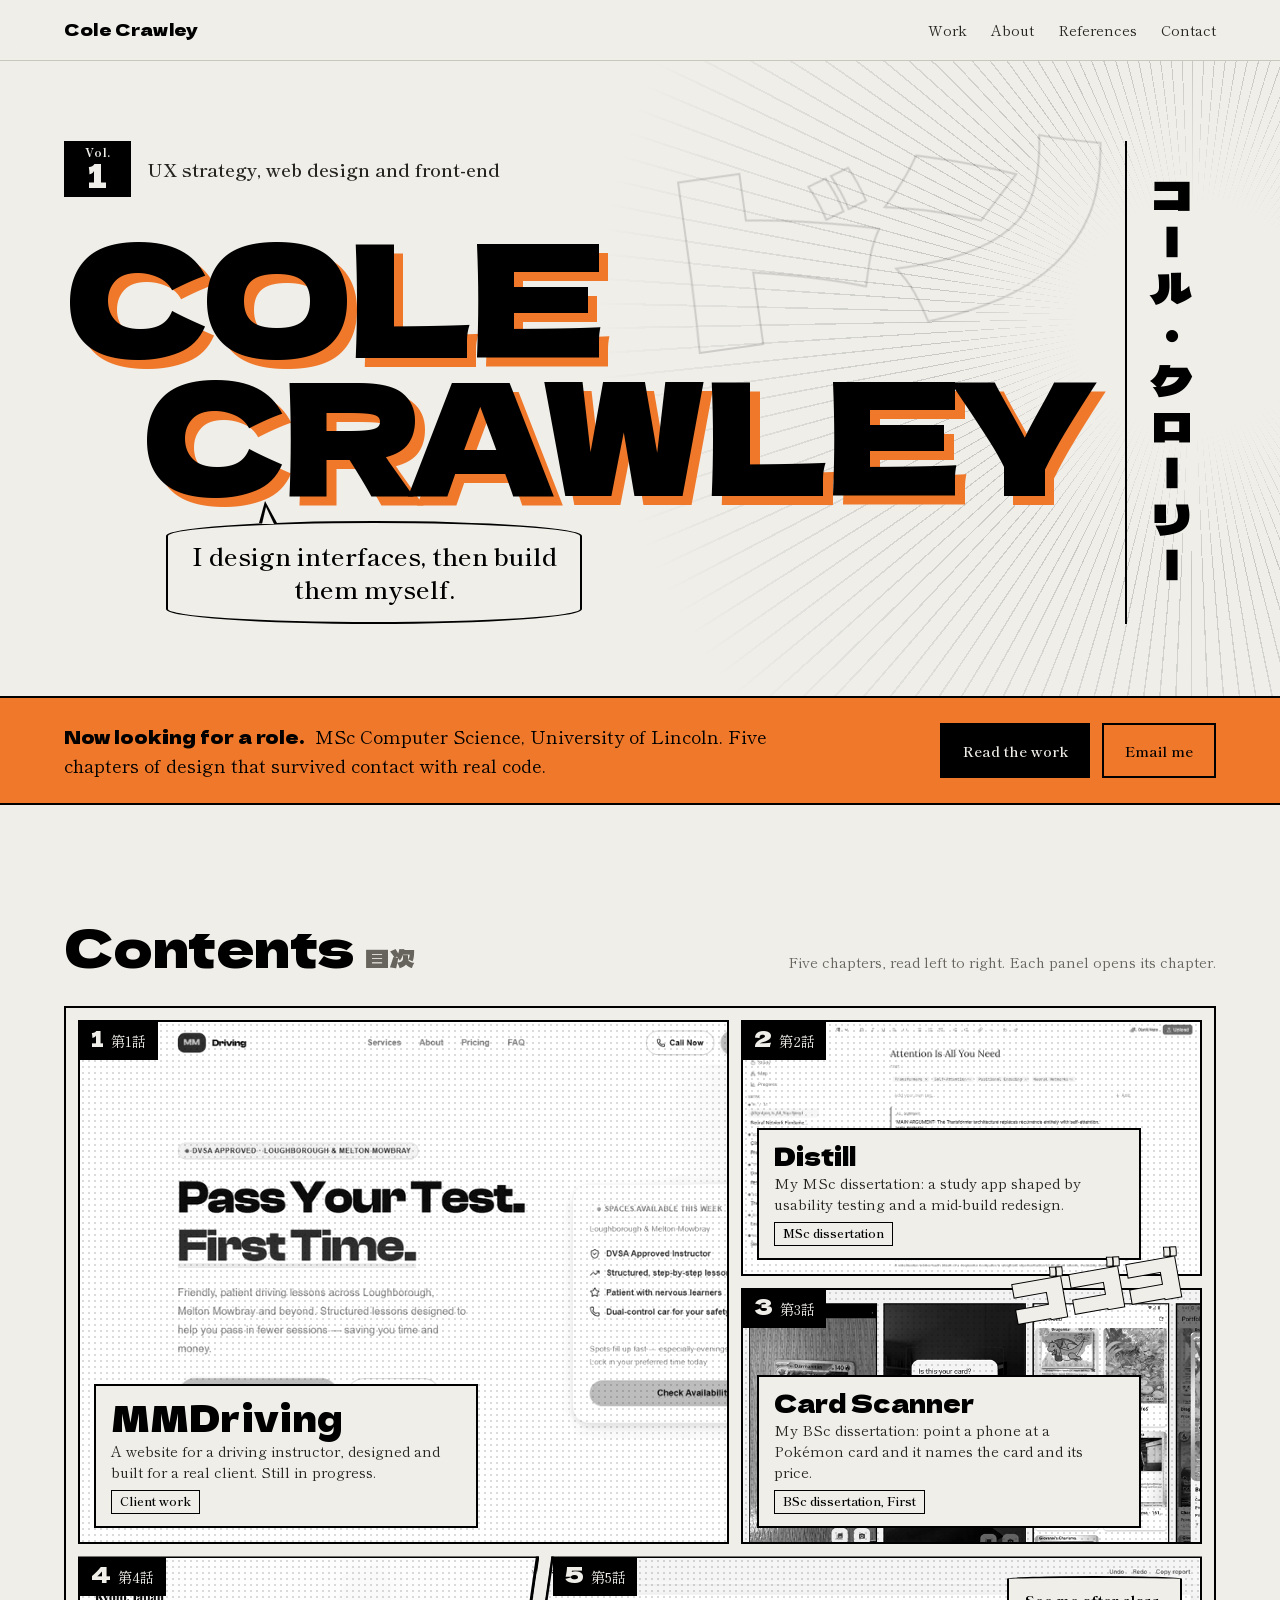
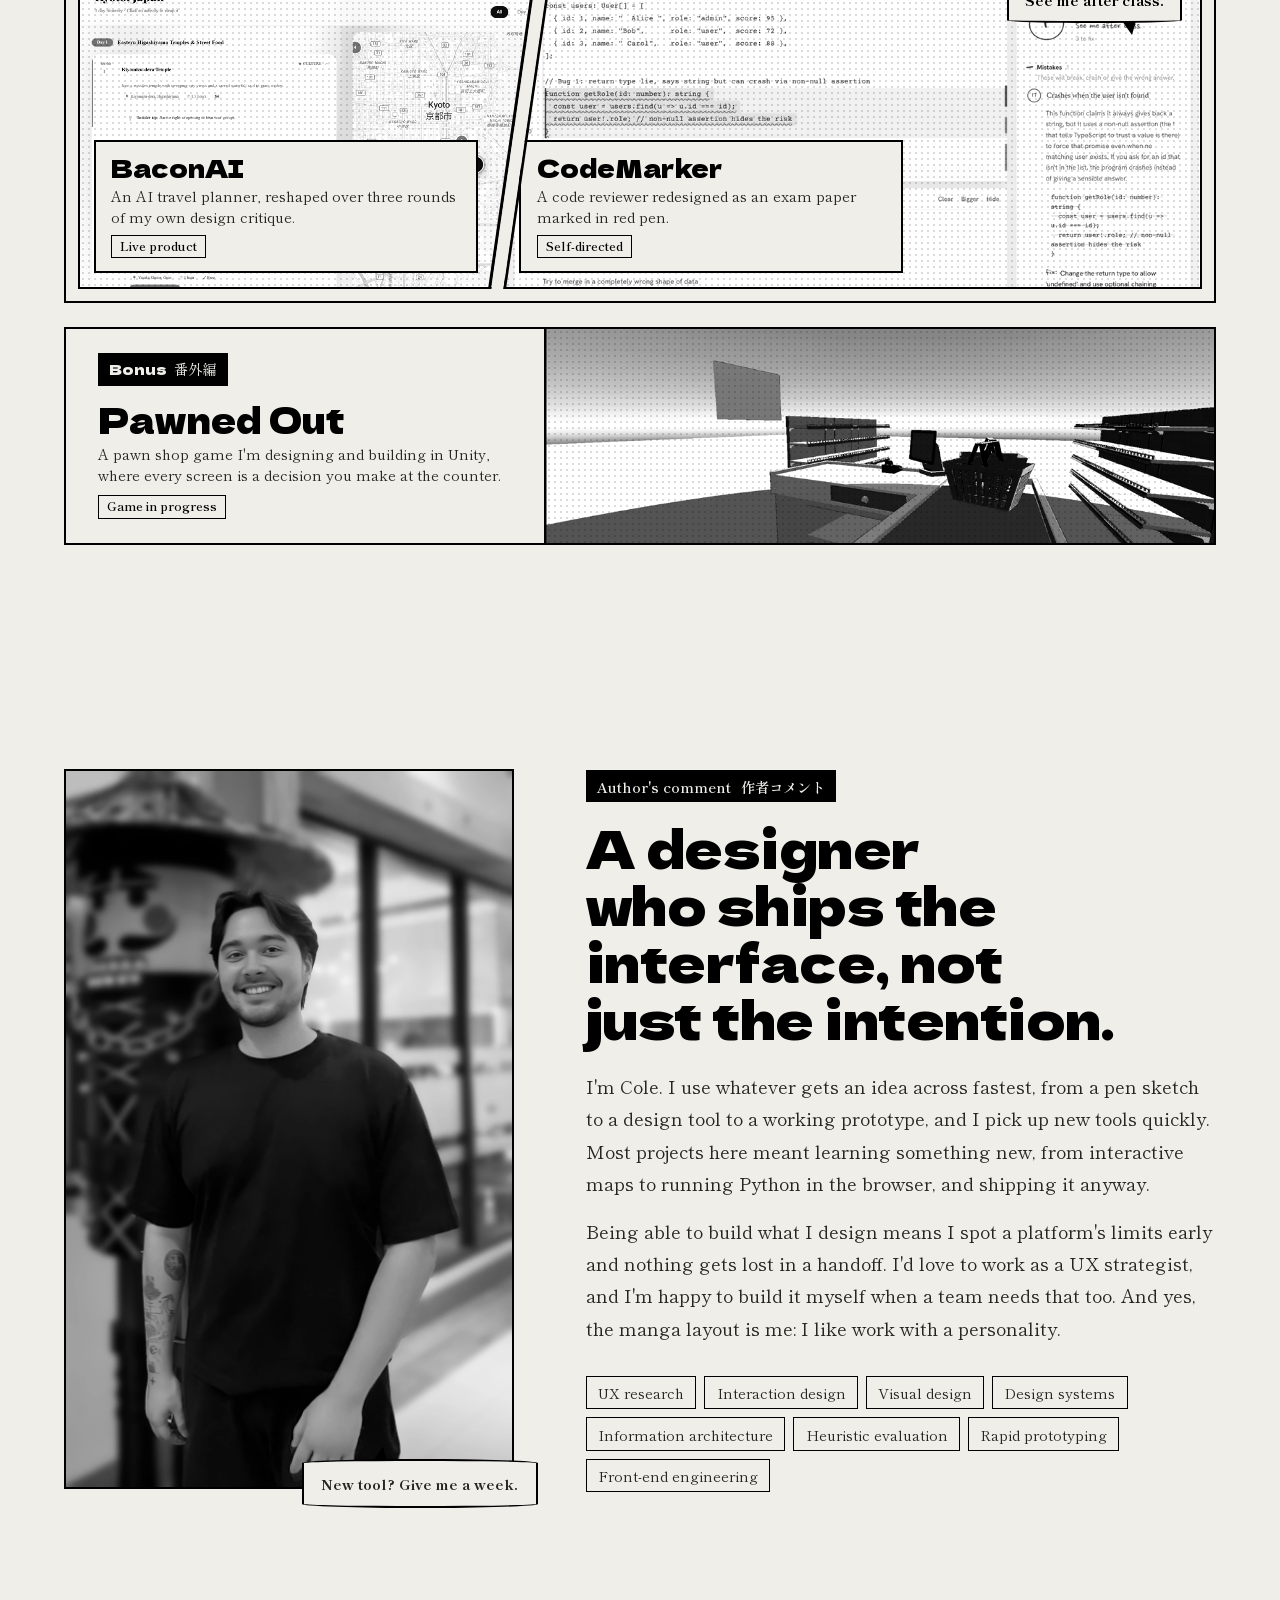
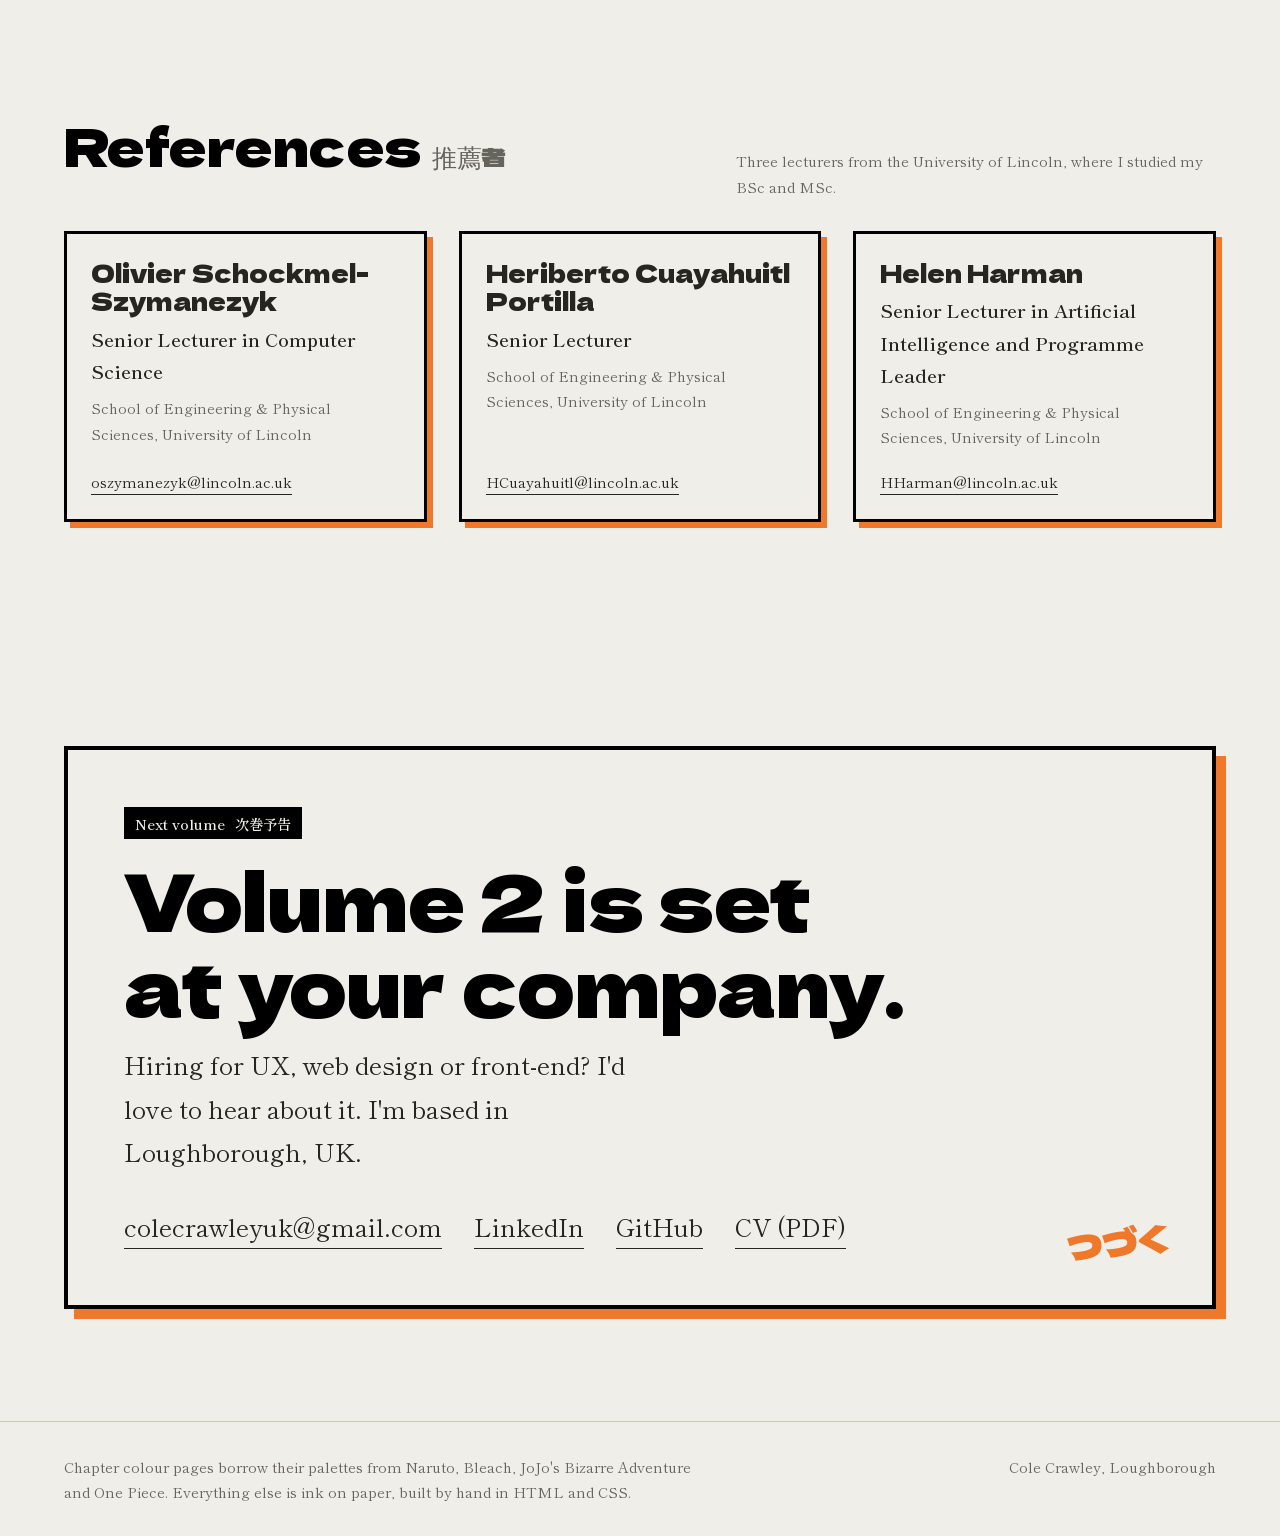
==== commit a6011623: "References: add Helen Harman's school" ====
--- a/index.html
+++ b/index.html
@@ -234,7 +234,7 @@
       <li class="ref">
         <p class="ref-name">Helen Harman</p>
         <p class="ref-role">Senior Lecturer in Artificial Intelligence and Programme Leader</p>
-        <p class="ref-org">University of Lincoln</p>
+        <p class="ref-org">School of Engineering &amp; Physical Sciences, University of Lincoln</p>
         <a class="link" href="mailto:HHarman@lincoln.ac.uk">HHarman@lincoln.ac.uk</a>
       </li>
     </ul>
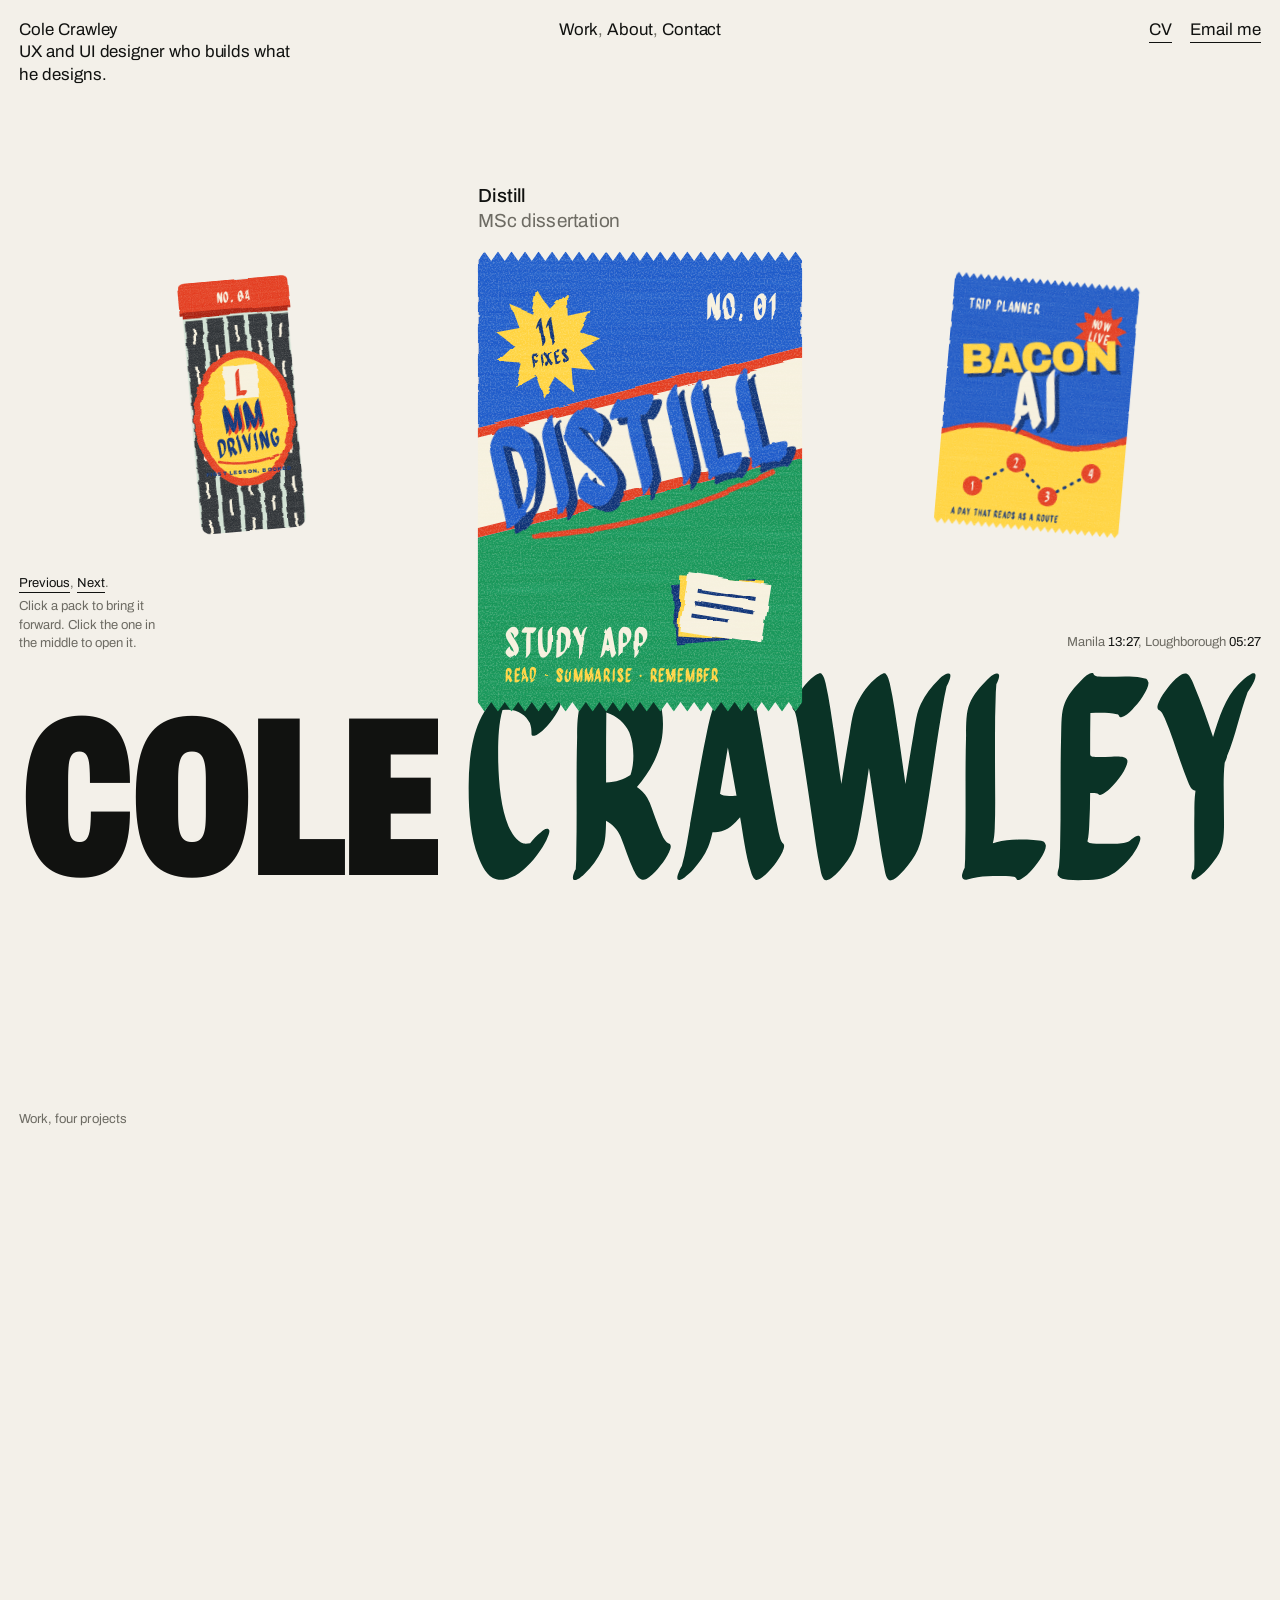
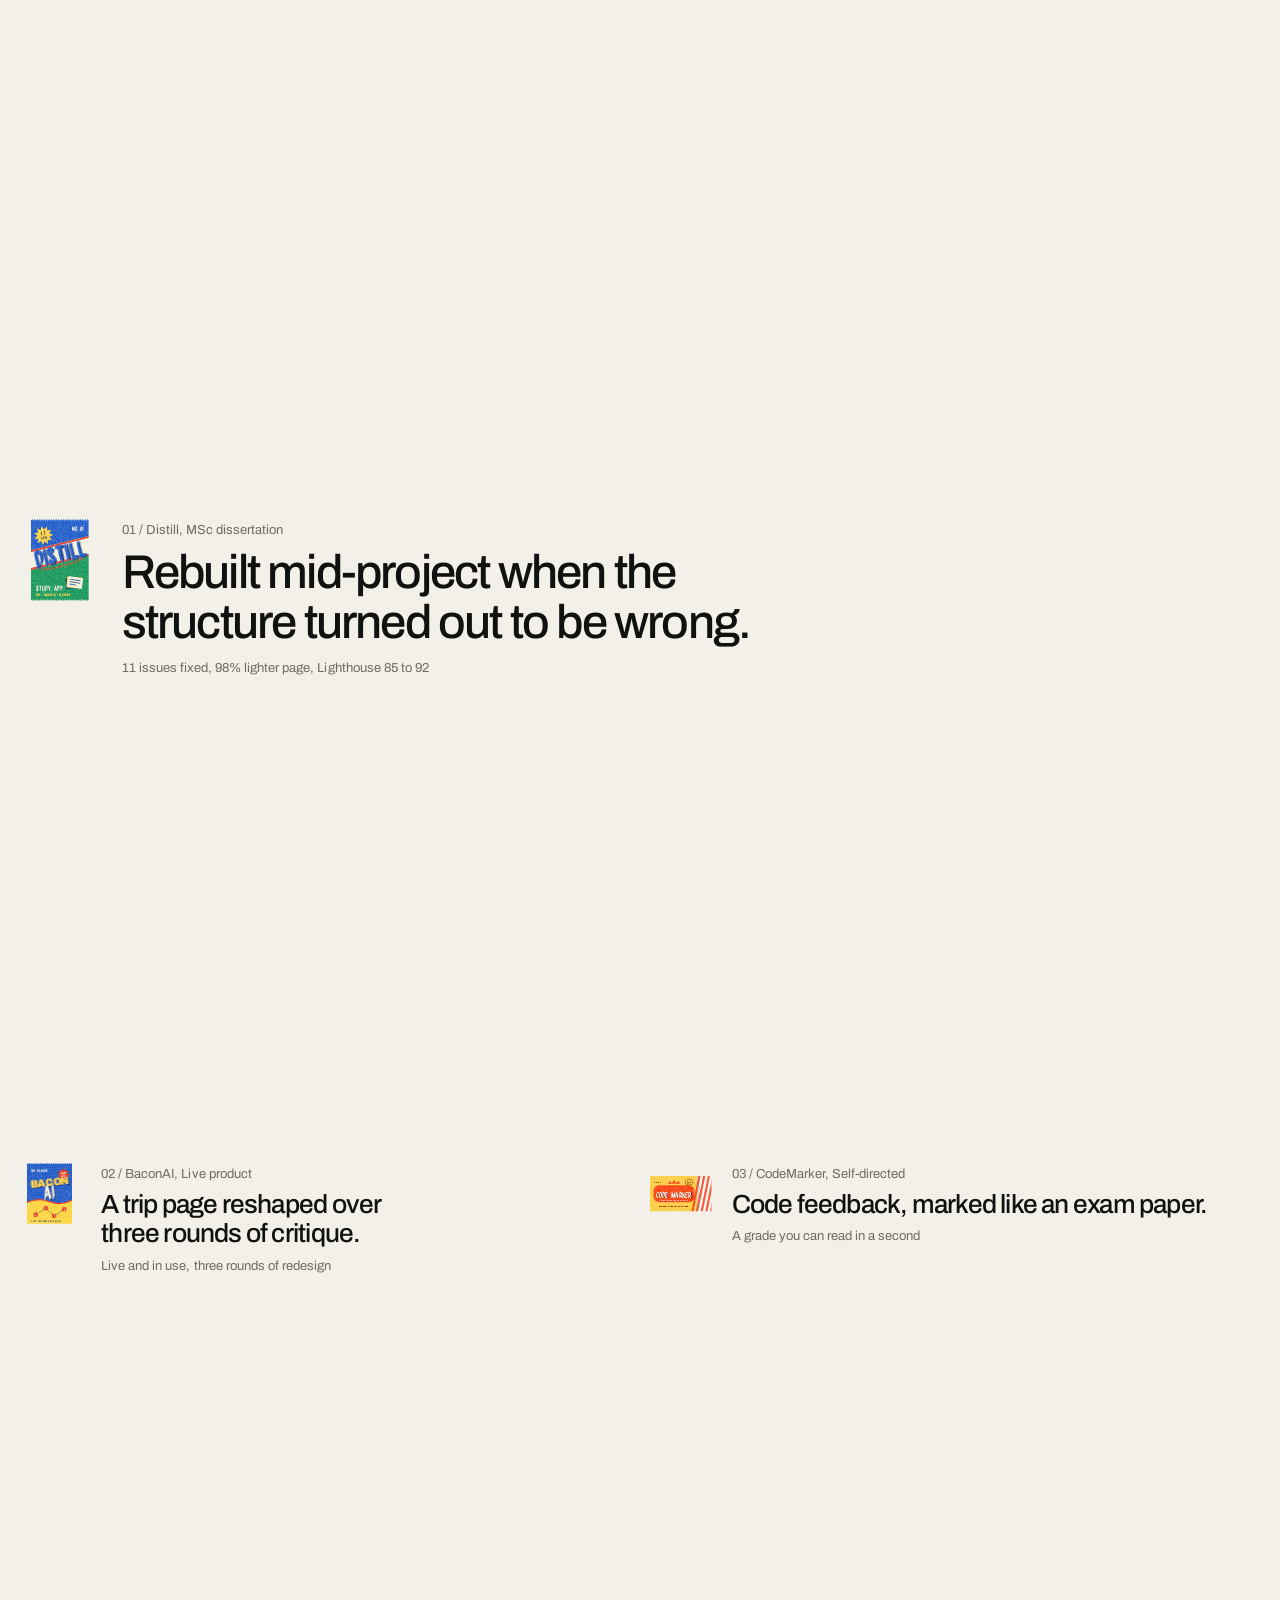
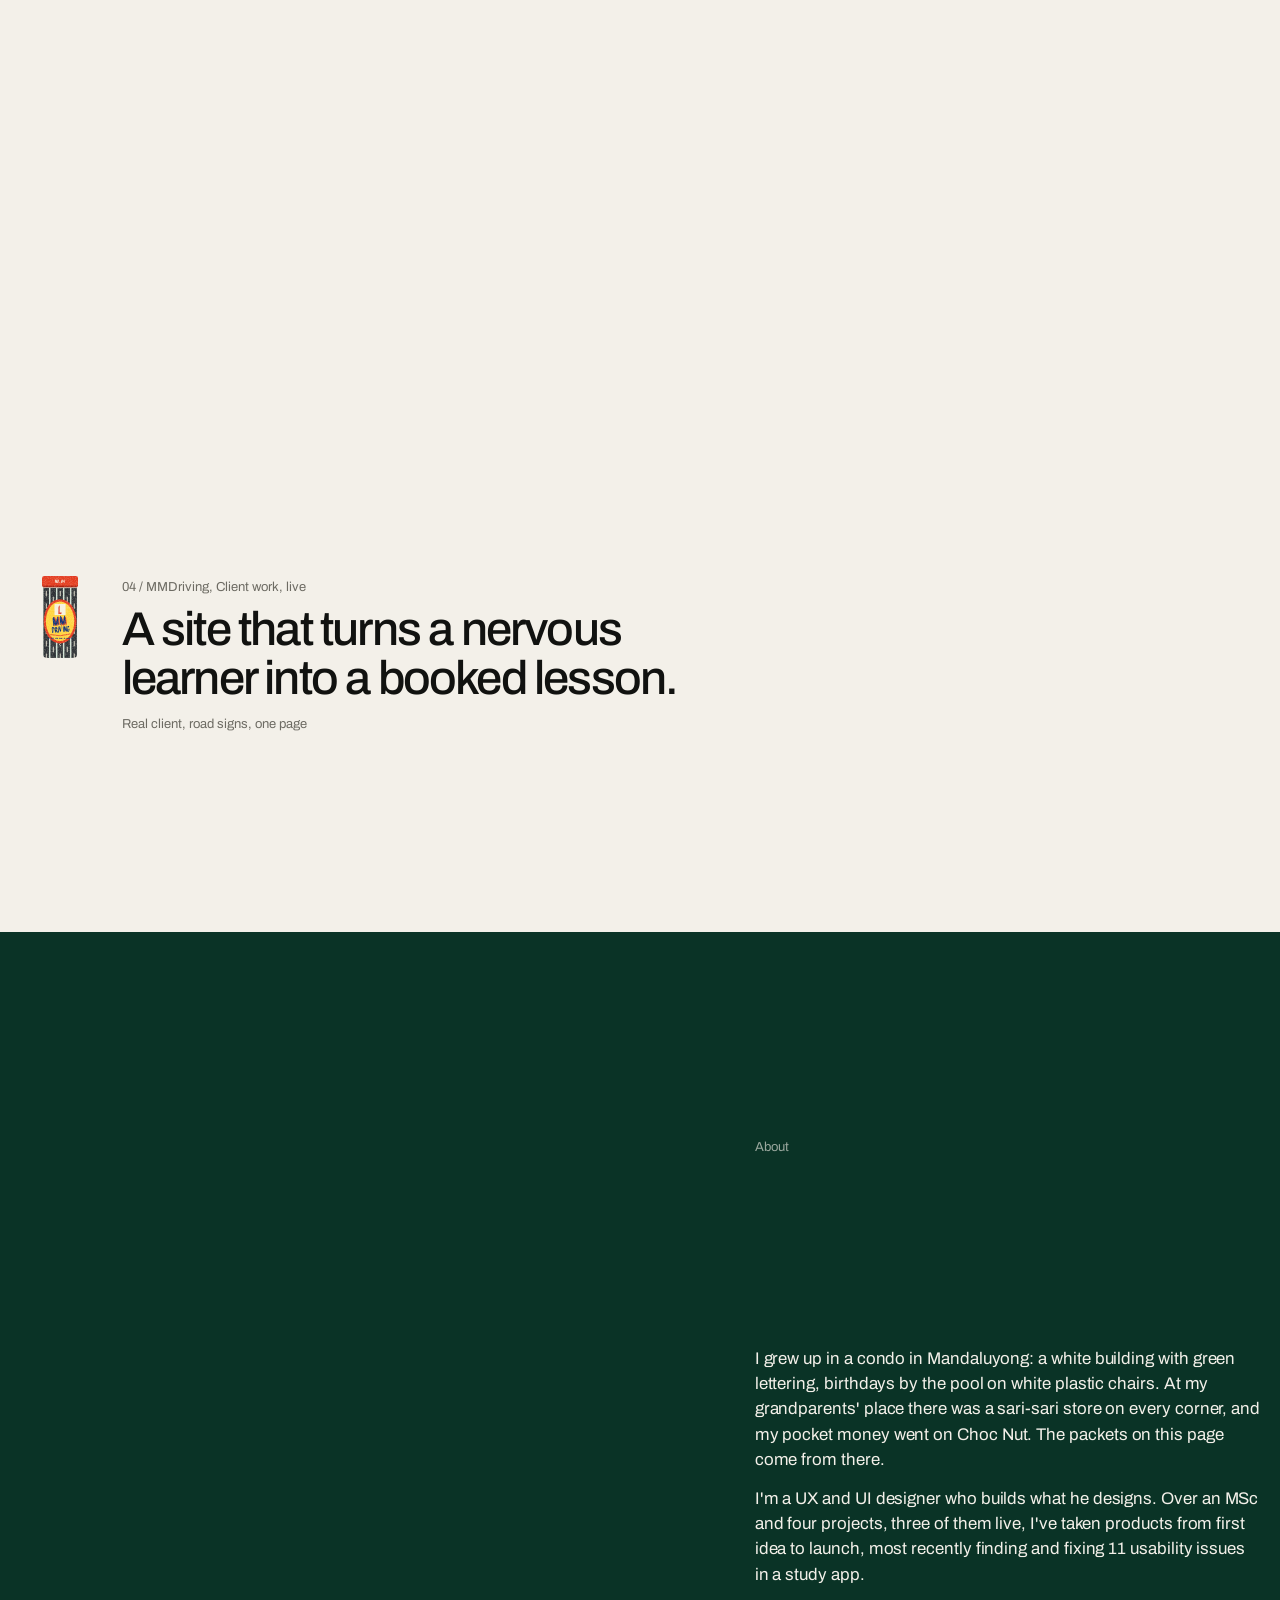
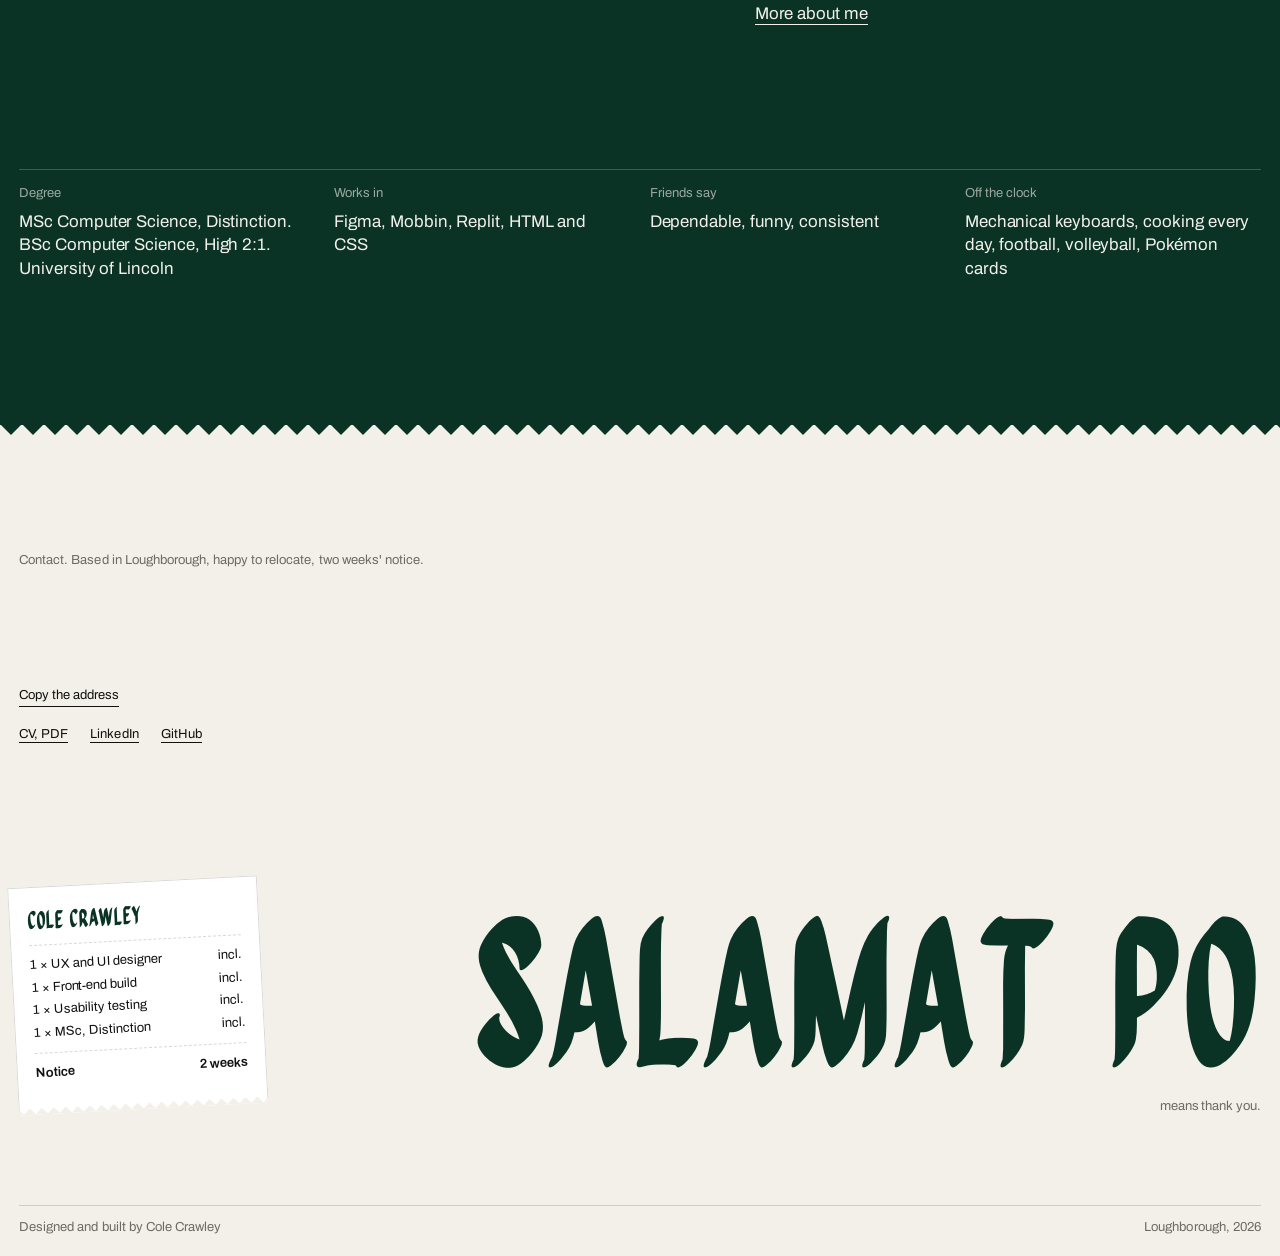
==== commit 8ab95882: "Launch the redesigned portfolio: snack-pack shelf, four case studies, About page, new CV, new tab ic" ====
--- a/index.html
+++ b/index.html
@@ -1,276 +1,250 @@
 <!doctype html>
 <html lang="en">
 <head>
-<meta charset="UTF-8">
-<meta name="viewport" content="width=device-width, initial-scale=1.0, viewport-fit=cover">
-<title>Cole Crawley, UX and web designer</title>
-<meta name="description" content="Cole Crawley designs interfaces and builds them. Case studies in UX strategy, product design and front-end work.">
-<script type="application/ld+json">
-{
-  "@context": "https://schema.org",
-  "@graph": [
-    {
-      "@type": "Person",
-      "@id": "https://colecrawley.com/#person",
-      "name": "Cole Crawley",
-      "url": "https://colecrawley.com/",
-      "jobTitle": "UX and Web Designer",
-      "email": "mailto:colecrawleyuk@gmail.com",
-      "address": { "@type": "PostalAddress", "addressLocality": "Loughborough", "addressCountry": "GB" },
-      "alumniOf": { "@type": "CollegeOrUniversity", "name": "University of Lincoln" },
-      "knowsAbout": ["User experience design", "Web design", "Information architecture", "Usability testing", "Front-end development"],
-      "sameAs": [
-        "https://www.linkedin.com/in/colecrawley/",
-        "https://github.com/Cole-Crawley"
-      ]
-    },
-    {
-      "@type": "WebSite",
-      "@id": "https://colecrawley.com/#website",
-      "url": "https://colecrawley.com/",
-      "name": "Cole Crawley",
-      "author": { "@id": "https://colecrawley.com/#person" }
-    }
-  ]
-}
-</script>
-<meta name="google-site-verification" content="r14ggvNlo8Pj7yIvbxwMAoIKs7WzlCdfWnpll1Hyjtg">
+<meta charset="utf-8">
+<meta name="viewport" content="width=device-width, initial-scale=1, viewport-fit=cover">
+<meta name="theme-color" content="#f3f0e9">
+<link rel="icon" href="favicon.svg" type="image/svg+xml">
+<link rel="icon" href="favicon.ico" sizes="32x32">
+<link rel="apple-touch-icon" href="apple-touch-icon.png">
+<link rel="preload" href="fonts/archivo-latin.woff2" as="font" type="font/woff2" crossorigin>
+<link rel="preload" href="fonts/quiapo.woff2" as="font" type="font/woff2" crossorigin>
+<link rel="stylesheet" href="styles.css?v=1791797991">
+<script>/* Vercel Web Analytics (no cookies), only on the real site, so a local preview never asks for a missing script */
+if (/(^|[.])colecrawley[.]com$|vercel[.]app$/.test(location.hostname)) { window.va = window.va || function () { (window.vaq = window.vaq || []).push(arguments); };
+var va = document.createElement('script'); va.defer = true; va.src = '/_vercel/insights/script.js'; document.head.appendChild(va); }</script>
+<script>/* hide what will animate from the very first frame, so nothing is drawn once and then wiped in again.
+If the page's reveal script has not started by the time the page is read, show everything instead. */
+(function(d){if(matchMedia('(prefers-reduced-motion: reduce)').matches)return;d.classList.add('js');
+document.addEventListener('DOMContentLoaded',function(){if(!window.__reveals)d.classList.remove('js')})})(document.documentElement)</script>
+<meta name="description" content="Cole Crawley is a UX and UI designer who builds what he designs. Four projects, each designed, tested and built by him.">
+<meta property="og:description" content="Cole Crawley is a UX and UI designer who builds what he designs. Four projects, each designed, tested and built by him.">
+<meta property="og:type" content="website">
 <link rel="canonical" href="https://colecrawley.com/">
-<meta property="og:type" content="website">
 <meta property="og:site_name" content="Cole Crawley">
-<meta property="og:title" content="Cole Crawley, UX and web designer">
-<meta property="og:description" content="Cole Crawley designs interfaces and builds them. Case studies in UX strategy, product design and front-end work.">
+<meta property="og:title" content="Cole Crawley, UX and UI designer">
 <meta property="og:url" content="https://colecrawley.com/">
 <meta property="og:image" content="https://colecrawley.com/img/og/home.jpg">
 <meta property="og:image:width" content="1200">
 <meta property="og:image:height" content="630">
 <meta name="twitter:card" content="summary_large_image">
-<meta name="theme-color" content="#EFEEE9">
-<link rel="icon" href="favicon.svg" type="image/svg+xml">
-<link rel="icon" href="favicon.ico" sizes="32x32">
-<link rel="apple-touch-icon" href="img/apple-touch-icon.png">
-<script>document.documentElement.classList.add('js')</script>
-<link rel="preload" href="fonts/DelaGothicOne-400.woff2" as="font" type="font/woff2" crossorigin>
-<link rel="preload" href="fonts/ShipporiMincho-400.woff2" as="font" type="font/woff2" crossorigin>
-<link rel="stylesheet" href="css/fonts.css">
-<link rel="stylesheet" href="css/tokens.css">
-<link rel="stylesheet" href="css/main.css">
-<link rel="stylesheet" href="css/home.css">
+<title>Cole Crawley, UX and UI designer</title>
 </head>
-<body class="home">
-<a class="skip" href="#contents">Skip to the work</a>
-
-<nav class="site-nav" aria-label="Main">
-  <div class="wrap">
-    <a class="brand" href="index.html">Cole Crawley</a>
-    <ul class="nav-links">
-      <li><a href="#contents">Work</a></li>
-      <li><a href="#about">About</a></li>
-      <li><a href="#references">References</a></li>
-      <li><a href="#contact">Contact</a></li>
-    </ul>
-  </div>
-</nav>
-
-<!-- The cover of volume 1: logo, volume badge, spine, and an obi band with the pitch -->
-<header class="cover-vol">
-  <div class="wrap cover-frame">
-    <div class="cover-art" aria-hidden="true">
-      <div class="speedlines"></div>
-      <p class="cover-sfx">ドン</p>
+<body>
+<svg width="0" height="0" style="position:absolute" aria-hidden="true"><defs><filter id="wob" x="-5%" y="-5%" width="110%" height="110%"><feTurbulence type="fractalNoise" baseFrequency=".03" numOctaves="2" seed="3"/><feDisplacementMap in="SourceGraphic" scale="2.6"/></filter>
+<filter id="wob2" x="-5%" y="-5%" width="110%" height="110%"><feTurbulence type="fractalNoise" baseFrequency=".05" numOctaves="2" seed="9"/><feDisplacementMap in="SourceGraphic" scale="2"/></filter>
+<filter id="brush" x="-5%" y="-5%" width="110%" height="110%"><feTurbulence type="fractalNoise" baseFrequency=".018 .09" numOctaves="2" seed="14"/><feDisplacementMap in="SourceGraphic" scale="6"/></filter>
+<filter id="streak" x="0" y="0" width="100%" height="100%"><feTurbulence type="fractalNoise" baseFrequency=".012 .5" numOctaves="2" seed="21"/><feColorMatrix type="saturate" values="0"/></filter>
+<filter id="ink" x="0" y="0" width="100%" height="100%"><feTurbulence type="fractalNoise" baseFrequency=".85" numOctaves="2" seed="5" result="n"/><feColorMatrix in="n" type="matrix" values="0 0 0 0 0 0 0 0 0 0 0 0 0 0 0 0 0 0 -2.6 1.5" result="a"/><feComposite in="SourceGraphic" in2="a" operator="in"/></filter>
+<pattern id="dotsY" width="5" height="5" patternUnits="userSpaceOnUse" patternTransform="rotate(28)"><circle cx="2.5" cy="2.5" r="1" fill="#ffb21a"/></pattern></defs></svg>
+
+<a class="skip" href="#work">Skip to the work</a>
+<div class="dock" inert><a class="dock-name" href="index.html">Cole Crawley</a><span class="dock-nav"><a href="index.html#work">Work</a>, <a href="about.html">About</a>, <a href="index.html#contact">Contact</a></span></div>
+<main>
+<section class="hero" id="top">
+  <header class="top">
+    <p class="who">Cole Crawley<br>UX and UI designer who builds what he designs.</p>
+    <nav aria-label="Main"><a href="#work">Work</a>, <a href="about.html">About</a>, <a href="#contact">Contact</a></nav>
+    <p class="top-r"><a class="u" href="cv/Cole_Crawley_CV.pdf">CV</a><a class="u" href="mailto:colecrawleyuk@gmail.com">Email me</a></p>
+  </header>
+
+  <ul class="lineup" aria-label="Projects"><li class="item" data-i="0" style="--ph:35"><a href="distill.html" aria-label="Distill, MSc dissertation. Rebuilt mid-project when the structure turned out to be wrong."><span class="item-cap"><b>Distill</b><br>MSc dissertation</span><span class="pack"><svg class="pack-art" style="--ar:0.7059" viewBox="0 0 240 340" role="img" aria-hidden="true"><defs><clipPath id="c-distill"><path d="M0 7 L5.0 0 L10.0 7 L15.0 0 L20.0 7 L25.0 0 L30.0 7 L35.0 0 L40.0 7 L45.0 0 L50.0 7 L55.0 0 L60.0 7 L65.0 0 L70.0 7 L75.0 0 L80.0 7 L85.0 0 L90.0 7 L95.0 0 L100.0 7 L105.0 0 L110.0 7 L115.0 0 L120.0 7 L125.0 0 L130.0 7 L135.0 0 L140.0 7 L145.0 0 L150.0 7 L155.0 0 L160.0 7 L165.0 0 L170.0 7 L175.0 0 L180.0 7 L185.0 0 L190.0 7 L195.0 0 L200.0 7 L205.0 0 L210.0 7 L215.0 0 L220.0 7 L225.0 0 L230.0 7 L235.0 0 L240.0 7 L240 333 L235.0 340 L230.0 333 L225.0 340 L220.0 333 L215.0 340 L210.0 333 L205.0 340 L200.0 333 L195.0 340 L190.0 333 L185.0 340 L180.0 333 L175.0 340 L170.0 333 L165.0 340 L160.0 333 L155.0 340 L150.0 333 L145.0 340 L140.0 333 L135.0 340 L130.0 333 L125.0 340 L120.0 333 L115.0 340 L110.0 333 L105.0 340 L100.0 333 L95.0 340 L90.0 333 L85.0 340 L80.0 333 L75.0 340 L70.0 333 L65.0 340 L60.0 333 L55.0 340 L50.0 333 L45.0 340 L40.0 333 L35.0 340 L30.0 333 L25.0 340 L20.0 333 L15.0 340 L10.0 333 L5.0 340 L0.0 333 Z"/></clipPath></defs><g clip-path="url(#c-distill)"><g filter="url(#brush)"><rect width="240" height="340" fill="#1f58c9"/><path d="M-10 214 L250 150 L250 350 L-10 350Z" fill="#159457"/>
+<path d="M-10 132 L250 68 L250 150 L-10 214Z" fill="#f6f0dd"/><path d="M-10 132 L250 68 L250 76 L-10 140Z" fill="#e2371f"/><path d="M-10 206 L250 142 L250 150 L-10 214Z" fill="#e2371f"/>
+<polygon points="66.5,30.7 67.3,48.2 84.3,44.5 75.5,59.6 91.9,65.7 76.4,73.7 86.8,87.7 69.4,85.9 70.7,103.4 57.0,92.5 48.6,107.9 42.9,91.3 27.6,99.7 31.8,82.7 14.3,81.5 27.0,69.4 13.0,59.0 30.2,55.7 24.1,39.3 40.3,45.9 44.0,28.8 54.1,43.1" fill="#ffd23a"/>
+<g transform="translate(150 236) rotate(9)"><rect x="-8" y="10" width="62" height="44" fill="#0e2f73" transform="rotate(-14)"/><rect x="0" y="4" width="62" height="44" fill="#ffd23a" transform="rotate(-6)"/><rect x="6" y="0" width="62" height="44" fill="#f6f0dd"/><path d="M14 12 h44 M14 22 h44 M14 32 h28" stroke="#0e2f73" stroke-width="3" fill="none"/></g></g>
+<g transform="rotate(-13.8 120 150)" filter="url(#wob2)"><text x="125" y="183" text-anchor="middle" fill="#0e2f73" style="font:400 96px Quiapo;letter-spacing:.6px" >DISTILL</text><text x="120" y="178" text-anchor="middle" fill="#1f58c9" style="font:400 96px Quiapo;letter-spacing:.6px" >DISTILL</text>
+<path d="M30 190 q90 16 182 -4" fill="none" stroke="#e2371f" stroke-width="4" stroke-linecap="round"/></g>
+<g filter="url(#wob2)"><g transform="rotate(-10 52 68)"><text x="52" y="68" text-anchor="middle" fill="#0e2f73" style="font:400 26px Quiapo;letter-spacing:.6px" >11</text><text x="52" y="84" text-anchor="middle" fill="#0e2f73" style="font:400 14px Quiapo;letter-spacing:.6px" >FIXES</text></g>
+<text x="222" y="50" text-anchor="end" fill="#f6f0dd" style="font:400 26px Quiapo;letter-spacing:.6px" >NO. 01</text><text x="20" y="300" text-anchor="start" fill="#f6f0dd" style="font:400 30px Quiapo;letter-spacing:.6px" >STUDY APP</text><text x="20" y="318" text-anchor="start" fill="#ffd23a" style="font:400 14px Quiapo;letter-spacing:.6px" >READ · SUMMARISE · REMEMBER</text></g><rect width="240" height="340" filter="url(#streak)" opacity=".45" style="mix-blend-mode:soft-light"/><rect width="240" height="340" fill="#fbf7ea" filter="url(#ink)" opacity="0.22"/></g></svg></span></a></li><li class="item" data-i="1" style="--ph:35"><a href="bacon.html" aria-label="BaconAI, Live product. A trip page reshaped over three rounds of critique."><span class="item-cap"><b>BaconAI</b><br>Live product</span><span class="pack"><svg class="pack-art" style="--ar:0.7353" viewBox="0 0 250 340" role="img" aria-hidden="true"><defs><clipPath id="c-bacon"><path d="M0 7 L5.0 0 L10.0 7 L15.0 0 L20.0 7 L25.0 0 L30.0 7 L35.0 0 L40.0 7 L45.0 0 L50.0 7 L55.0 0 L60.0 7 L65.0 0 L70.0 7 L75.0 0 L80.0 7 L85.0 0 L90.0 7 L95.0 0 L100.0 7 L105.0 0 L110.0 7 L115.0 0 L120.0 7 L125.0 0 L130.0 7 L135.0 0 L140.0 7 L145.0 0 L150.0 7 L155.0 0 L160.0 7 L165.0 0 L170.0 7 L175.0 0 L180.0 7 L185.0 0 L190.0 7 L195.0 0 L200.0 7 L205.0 0 L210.0 7 L215.0 0 L220.0 7 L225.0 0 L230.0 7 L235.0 0 L240.0 7 L245.0 0 L250.0 7 L250 333 L245.0 340 L240.0 333 L235.0 340 L230.0 333 L225.0 340 L220.0 333 L215.0 340 L210.0 333 L205.0 340 L200.0 333 L195.0 340 L190.0 333 L185.0 340 L180.0 333 L175.0 340 L170.0 333 L165.0 340 L160.0 333 L155.0 340 L150.0 333 L145.0 340 L140.0 333 L135.0 340 L130.0 333 L125.0 340 L120.0 333 L115.0 340 L110.0 333 L105.0 340 L100.0 333 L95.0 340 L90.0 333 L85.0 340 L80.0 333 L75.0 340 L70.0 333 L65.0 340 L60.0 333 L55.0 340 L50.0 333 L45.0 340 L40.0 333 L35.0 340 L30.0 333 L25.0 340 L20.0 333 L15.0 340 L10.0 333 L5.0 340 L0.0 333 Z"/></clipPath></defs><g clip-path="url(#c-bacon)"><g filter="url(#brush)"><rect width="250" height="340" fill="#1b55c4"/><path d="M-10 222 q70 -34 135 -8 t135 -14 V350 H-10Z" fill="#ffd23a"/>
+<path d="M-10 222 q70 -34 135 -8 t135 -14" fill="none" stroke="#e2371f" stroke-width="7"/><polygon points="215.0,30.4 216.0,45.8 231.1,42.8 223.7,56.3 237.9,61.9 224.4,69.2 233.4,81.7 218.0,80.5 218.8,95.8 206.6,86.5 198.9,99.9 193.7,85.4 180.0,92.5 183.4,77.5 168.1,76.1 179.0,65.3 166.9,55.9 182.0,52.7 176.9,38.2 191.3,43.7 194.8,28.7 204.0,41.1" fill="#e2371f"/></g>
+<g transform="rotate(-6 120 140)" filter="url(#wob2)">
+<text x="25" y="131" fill="#0e2f73" style="font:900 58px Archivo;font-stretch:96%;letter-spacing:-2px">BACON</text>
+<text x="20" y="126" fill="#ffd23a" style="font:900 58px Archivo;font-stretch:96%;letter-spacing:-2px">BACON</text>
+<text x="92" y="207" text-anchor="start" fill="#0e2f73" style="font:400 104px Quiapo;letter-spacing:.6px" >AI</text><text x="86" y="201" text-anchor="start" fill="#f6f0dd" style="font:400 104px Quiapo;letter-spacing:.6px" >AI</text></g>
+<g filter="url(#wob2)"><path d="M48 286 L104 250 L150 292 L206 256" fill="none" stroke="#0e2f73" stroke-width="4" stroke-dasharray="2 9" stroke-linecap="round"/><circle cx="48" cy="286" r="13" fill="#e2371f"/><text x="48" y="293" text-anchor="middle" fill="#f6f0dd" style="font:400 19px Quiapo;letter-spacing:.6px" >1</text><circle cx="104" cy="250" r="13" fill="#e2371f"/><text x="104" y="257" text-anchor="middle" fill="#f6f0dd" style="font:400 19px Quiapo;letter-spacing:.6px" >2</text><circle cx="150" cy="292" r="13" fill="#e2371f"/><text x="150" y="299" text-anchor="middle" fill="#f6f0dd" style="font:400 19px Quiapo;letter-spacing:.6px" >3</text><circle cx="206" cy="256" r="13" fill="#e2371f"/><text x="206" y="263" text-anchor="middle" fill="#f6f0dd" style="font:400 19px Quiapo;letter-spacing:.6px" >4</text>
+<g transform="rotate(9 202 64)"><text x="202" y="62" text-anchor="middle" fill="#f6f0dd" style="font:400 17px Quiapo;letter-spacing:.6px" >NOW</text><text x="202" y="80" text-anchor="middle" fill="#f6f0dd" style="font:400 19px Quiapo;letter-spacing:.6px" >LIVE</text></g>
+<text x="22" y="48" text-anchor="start" fill="#f6f0dd" style="font:400 20px Quiapo;letter-spacing:.6px" >TRIP PLANNER</text><text x="22" y="326" text-anchor="start" fill="#0e2f73" style="font:400 13px Quiapo;letter-spacing:.6px" >A DAY THAT READS AS A ROUTE</text></g><rect width="250" height="340" filter="url(#streak)" opacity=".45" style="mix-blend-mode:soft-light"/><rect width="250" height="340" fill="#fbf7ea" filter="url(#ink)" opacity="0.22"/></g></svg></span></a></li><li class="item" data-i="2" style="--ph:24"><a href="code.html" aria-label="CodeMarker, Self-directed. Code feedback, marked like an exam paper."><span class="item-cap"><b>CodeMarker</b><br>Self-directed</span><span class="pack"><svg class="pack-art" style="--ar:1.7347" viewBox="0 0 340 196" role="img" aria-hidden="true"><defs><clipPath id="c-code"><rect width="340" height="196" rx="5"/></clipPath></defs><g clip-path="url(#c-code)"><rect width="340" height="196" fill="#fbf7ea"/>
+<g style="mix-blend-mode:multiply" filter="url(#wob)"><rect width="262" height="196" fill="#ffd84a"/><rect width="262" height="196" fill="url(#dotsY)"/></g>
+<g style="mix-blend-mode:multiply" filter="url(#wob2)" transform="translate(1.6 -1.2)"><rect x="18" y="52" width="226" height="94" rx="30" fill="#ff4f38"/><path d="M146 44 l10 -16 l12 13 l12 -18 l12 18 l12 -13 l10 16 z" fill="#ff4f38" transform="translate(-48 0)"/></g>
+<g style="mix-blend-mode:multiply" filter="url(#wob2)"><path d="M268 0 l-40 196 h12 l40 -196z" fill="#ff4f38"/><path d="M294 0 l-40 196 h12 l40 -196z" fill="#ff4f38"/><path d="M320 0 l-40 196 h12 l40 -196z" fill="#ff4f38"/><path d="M346 0 l-40 196 h12 l40 -196z" fill="#ff4f38"/><path d="M372 0 l-40 196 h12 l40 -196z" fill="#ff4f38"/><path d="M398 0 l-40 196 h12 l40 -196z" fill="#ff4f38"/><path d="M262 0 l10 22 l-8 20 l9 24 l-9 22 l8 22 l-9 24 l9 22 l-10 20 v20" fill="none" stroke="#2f6bf0" stroke-width="2.4"/></g>
+<g filter="url(#wob2)"><text x="133" y="122" text-anchor="middle" fill="#7a1108" style="font:400 46px Quiapo;letter-spacing:.6px" >CODE MARKER</text><text x="131" y="119" text-anchor="middle" fill="#fbf7ea" style="font:400 46px Quiapo;letter-spacing:.6px" >CODE MARKER</text>
+<text x="131" y="138" text-anchor="middle" fill="#fbf7ea" style="font:800 7.5px Archivo;letter-spacing:1.6px">FEEDBACK, MARKED IN RED PEN</text>
+<text x="131" y="170" text-anchor="middle" fill="#7a1108" style="font:900 9px Archivo;letter-spacing:1.6px">A GRADE YOU READ IN A SECOND</text>
+<ellipse cx="216" cy="34" rx="22" ry="16" fill="none" stroke="#7a1108" stroke-width="2.6" transform="rotate(-9 216 34)"/><text x="216" y="42" text-anchor="middle" fill="#7a1108" style="font:400 24px Quiapo;letter-spacing:.6px" >A+</text>
+<text x="24" y="38" fill="#7a1108" style="font:900 9px Archivo;letter-spacing:1.4px">NO. 03</text></g><rect width="340" height="196" fill="#fbf7ea" filter="url(#ink)" opacity="0.3"/></g></svg></span></a></li><li class="item" data-i="3" style="--ph:35"><a href="mm.html" aria-label="MMDriving, Client work, live. A site that turns a nervous learner into a booked lesson."><span class="item-cap"><b>MMDriving</b><br>Client work, live</span><span class="pack"><svg class="pack-art" style="--ar:0.4412" viewBox="0 0 150 340" role="img" aria-hidden="true"><defs><clipPath id="c-mm"><path d="M10 0 h130 q10 0 10 10 v34 h-4 v280 q0 16 -16 16 h-110 q-16 0 -16 -16 v-280 h-4 v-34 q0 -10 10 -10z"/></clipPath></defs><g clip-path="url(#c-mm)"><g filter="url(#brush)"><rect width="150" height="340" fill="#cfe0d2"/><rect x="6" y="50" width="23" height="290" fill="#2b2f33"/><rect x="16" y="62" width="3.5" height="22" fill="#f6f0dd"/><rect x="16" y="114" width="3.5" height="22" fill="#f6f0dd"/><rect x="16" y="166" width="3.5" height="22" fill="#f6f0dd"/><rect x="16" y="218" width="3.5" height="22" fill="#f6f0dd"/><rect x="16" y="270" width="3.5" height="22" fill="#f6f0dd"/><rect x="16" y="322" width="3.5" height="22" fill="#f6f0dd"/><rect x="35" y="50" width="23" height="290" fill="#2b2f33"/><rect x="45" y="86" width="3.5" height="22" fill="#f6f0dd"/><rect x="45" y="138" width="3.5" height="22" fill="#f6f0dd"/><rect x="45" y="190" width="3.5" height="22" fill="#f6f0dd"/><rect x="45" y="242" width="3.5" height="22" fill="#f6f0dd"/><rect x="45" y="294" width="3.5" height="22" fill="#f6f0dd"/><rect x="64" y="50" width="23" height="290" fill="#2b2f33"/><rect x="74" y="62" width="3.5" height="22" fill="#f6f0dd"/><rect x="74" y="114" width="3.5" height="22" fill="#f6f0dd"/><rect x="74" y="166" width="3.5" height="22" fill="#f6f0dd"/><rect x="74" y="218" width="3.5" height="22" fill="#f6f0dd"/><rect x="74" y="270" width="3.5" height="22" fill="#f6f0dd"/><rect x="74" y="322" width="3.5" height="22" fill="#f6f0dd"/><rect x="93" y="50" width="23" height="290" fill="#2b2f33"/><rect x="103" y="86" width="3.5" height="22" fill="#f6f0dd"/><rect x="103" y="138" width="3.5" height="22" fill="#f6f0dd"/><rect x="103" y="190" width="3.5" height="22" fill="#f6f0dd"/><rect x="103" y="242" width="3.5" height="22" fill="#f6f0dd"/><rect x="103" y="294" width="3.5" height="22" fill="#f6f0dd"/><rect x="122" y="50" width="23" height="290" fill="#2b2f33"/><rect x="132" y="62" width="3.5" height="22" fill="#f6f0dd"/><rect x="132" y="114" width="3.5" height="22" fill="#f6f0dd"/><rect x="132" y="166" width="3.5" height="22" fill="#f6f0dd"/><rect x="132" y="218" width="3.5" height="22" fill="#f6f0dd"/><rect x="132" y="270" width="3.5" height="22" fill="#f6f0dd"/><rect x="132" y="322" width="3.5" height="22" fill="#f6f0dd"/><rect width="150" height="46" fill="#e2371f"/><rect y="40" width="150" height="7" fill="#a81e10"/>
+<ellipse cx="75" cy="188" rx="68" ry="92" fill="#e2371f"/><ellipse cx="75" cy="188" rx="59" ry="82" fill="#ffd23a"/>
+<rect x="52" y="116" width="46" height="46" fill="#f6f0dd"/></g>
+<g filter="url(#wob2)"><text x="75" y="156" text-anchor="middle" fill="#e2371f" style="font:400 48px Quiapo;letter-spacing:.6px" >L</text>
+<g transform="rotate(-7 75 200)"><text x="77" y="206" text-anchor="middle" fill="#e2371f" style="font:400 50px Quiapo;letter-spacing:.6px" >MM</text><text x="75" y="203" text-anchor="middle" fill="#0e2f73" style="font:400 50px Quiapo;letter-spacing:.6px" >MM</text><text x="75" y="234" text-anchor="middle" fill="#0e2f73" style="font:400 33px Quiapo;letter-spacing:.6px" >DRIVING</text></g>
+<path d="M36 244 q40 10 80 -3" fill="none" stroke="#e2371f" stroke-width="3.4" stroke-linecap="round"/>
+<text x="75" y="30" text-anchor="middle" fill="#f6f0dd" style="font:400 20px Quiapo;letter-spacing:.6px" >NO. 04</text><text x="75" y="262" text-anchor="middle" fill="#0e2f73" style="font:900 7px Archivo;letter-spacing:1.2px">FIRST LESSON, BOOKED</text></g><rect width="150" height="340" filter="url(#streak)" opacity=".45" style="mix-blend-mode:soft-light"/><rect width="150" height="340" fill="#fbf7ea" filter="url(#ink)" opacity="0.2"/></g></svg></span></a></li></ul>
+
+  <p class="hint"><button type="button" data-step="-1">Previous</button>, <button type="button" data-step="1">Next</button>. <span><span class="for-mouse">Click a pack to bring it forward. Click the one in the middle to open it.</span><span class="for-touch">Swipe to see the others. Tap the one in the middle to open it.</span></span></p>
+  <p class="place">Manila <b data-clock="Asia/Manila">--:--</b>, Loughborough <b data-clock="Europe/London">--:--</b></p>
+  <p class="name" aria-hidden="true"><span class="n1"><i>Cole</i></span><span class="n2"><i>Crawley</i></span></p>
+</section>
+
+<section class="work" id="work">
+  <header class="head">
+    <p class="small">Work, four projects</p>
+    <h2 data-rise><span>Each one designed, tested and built by me.</span></h2>
+  </header>
+  <div class="cards">
+    <article class="card full" id="distill">
+  <a class="card-a" href="distill.html">
+    <span class="plate t-green"><span class="plate-in" data-wipe><picture class="ph" style="background-image:url([data-uri])"><source type="image/avif" srcset="img/r/distill-note-400.avif?v=1791797991 400w, img/r/distill-note-640.avif?v=1791797991 640w, img/r/distill-note-960.avif?v=1791797991 960w, img/r/distill-note-1280.avif?v=1791797991 1280w, img/r/distill-note-1600.avif?v=1791797991 1600w, img/r/distill-note-2400.avif?v=1791797991 2400w, img/r/distill-note-3200.avif?v=1791797991 3200w" sizes="(max-width: 820px) 100vw, 88vw"><img src="img/r/distill-note-1280.webp?v=1791797991" srcset="img/r/distill-note-400.webp?v=1791797991 400w, img/r/distill-note-640.webp?v=1791797991 640w, img/r/distill-note-960.webp?v=1791797991 960w, img/r/distill-note-1280.webp?v=1791797991 1280w, img/r/distill-note-1600.webp?v=1791797991 1600w, img/r/distill-note-2400.webp?v=1791797991 2400w, img/r/distill-note-3200.webp?v=1791797991 3200w" sizes="(max-width: 820px) 100vw, 88vw" alt="Distill: a note with its summary, tags and flashcards above the writing" width="3200" height="2000" data-fallback="img/r/distill-note-1280.webp?v=1791797991" loading="lazy" decoding="async"></picture></span></span>
+    <span class="card-meta">
+      <span class="card-pack" style="view-transition-name:pack-distill"><svg class="pack-art" style="--ar:0.7059" viewBox="0 0 240 340" role="img" aria-hidden="true"><defs><clipPath id="c-distill"><path d="M0 7 L5.0 0 L10.0 7 L15.0 0 L20.0 7 L25.0 0 L30.0 7 L35.0 0 L40.0 7 L45.0 0 L50.0 7 L55.0 0 L60.0 7 L65.0 0 L70.0 7 L75.0 0 L80.0 7 L85.0 0 L90.0 7 L95.0 0 L100.0 7 L105.0 0 L110.0 7 L115.0 0 L120.0 7 L125.0 0 L130.0 7 L135.0 0 L140.0 7 L145.0 0 L150.0 7 L155.0 0 L160.0 7 L165.0 0 L170.0 7 L175.0 0 L180.0 7 L185.0 0 L190.0 7 L195.0 0 L200.0 7 L205.0 0 L210.0 7 L215.0 0 L220.0 7 L225.0 0 L230.0 7 L235.0 0 L240.0 7 L240 333 L235.0 340 L230.0 333 L225.0 340 L220.0 333 L215.0 340 L210.0 333 L205.0 340 L200.0 333 L195.0 340 L190.0 333 L185.0 340 L180.0 333 L175.0 340 L170.0 333 L165.0 340 L160.0 333 L155.0 340 L150.0 333 L145.0 340 L140.0 333 L135.0 340 L130.0 333 L125.0 340 L120.0 333 L115.0 340 L110.0 333 L105.0 340 L100.0 333 L95.0 340 L90.0 333 L85.0 340 L80.0 333 L75.0 340 L70.0 333 L65.0 340 L60.0 333 L55.0 340 L50.0 333 L45.0 340 L40.0 333 L35.0 340 L30.0 333 L25.0 340 L20.0 333 L15.0 340 L10.0 333 L5.0 340 L0.0 333 Z"/></clipPath></defs><g clip-path="url(#c-distill)"><g filter="url(#brush)"><rect width="240" height="340" fill="#1f58c9"/><path d="M-10 214 L250 150 L250 350 L-10 350Z" fill="#159457"/>
+<path d="M-10 132 L250 68 L250 150 L-10 214Z" fill="#f6f0dd"/><path d="M-10 132 L250 68 L250 76 L-10 140Z" fill="#e2371f"/><path d="M-10 206 L250 142 L250 150 L-10 214Z" fill="#e2371f"/>
+<polygon points="66.5,30.7 67.3,48.2 84.3,44.5 75.5,59.6 91.9,65.7 76.4,73.7 86.8,87.7 69.4,85.9 70.7,103.4 57.0,92.5 48.6,107.9 42.9,91.3 27.6,99.7 31.8,82.7 14.3,81.5 27.0,69.4 13.0,59.0 30.2,55.7 24.1,39.3 40.3,45.9 44.0,28.8 54.1,43.1" fill="#ffd23a"/>
+<g transform="translate(150 236) rotate(9)"><rect x="-8" y="10" width="62" height="44" fill="#0e2f73" transform="rotate(-14)"/><rect x="0" y="4" width="62" height="44" fill="#ffd23a" transform="rotate(-6)"/><rect x="6" y="0" width="62" height="44" fill="#f6f0dd"/><path d="M14 12 h44 M14 22 h44 M14 32 h28" stroke="#0e2f73" stroke-width="3" fill="none"/></g></g>
+<g transform="rotate(-13.8 120 150)" filter="url(#wob2)"><text x="125" y="183" text-anchor="middle" fill="#0e2f73" style="font:400 96px Quiapo;letter-spacing:.6px" >DISTILL</text><text x="120" y="178" text-anchor="middle" fill="#1f58c9" style="font:400 96px Quiapo;letter-spacing:.6px" >DISTILL</text>
+<path d="M30 190 q90 16 182 -4" fill="none" stroke="#e2371f" stroke-width="4" stroke-linecap="round"/></g>
+<g filter="url(#wob2)"><g transform="rotate(-10 52 68)"><text x="52" y="68" text-anchor="middle" fill="#0e2f73" style="font:400 26px Quiapo;letter-spacing:.6px" >11</text><text x="52" y="84" text-anchor="middle" fill="#0e2f73" style="font:400 14px Quiapo;letter-spacing:.6px" >FIXES</text></g>
+<text x="222" y="50" text-anchor="end" fill="#f6f0dd" style="font:400 26px Quiapo;letter-spacing:.6px" >NO. 01</text><text x="20" y="300" text-anchor="start" fill="#f6f0dd" style="font:400 30px Quiapo;letter-spacing:.6px" >STUDY APP</text><text x="20" y="318" text-anchor="start" fill="#ffd23a" style="font:400 14px Quiapo;letter-spacing:.6px" >READ · SUMMARISE · REMEMBER</text></g><rect width="240" height="340" filter="url(#streak)" opacity=".45" style="mix-blend-mode:soft-light"/><rect width="240" height="340" fill="#fbf7ea" filter="url(#ink)" opacity="0.22"/></g></svg></span>
+      <span class="card-txt">
+        <span class="small">01 / Distill, MSc dissertation</span>
+        <span class="card-t">Rebuilt mid-project when the structure turned out to be wrong.</span>
+        <span class="small card-line">11 issues fixed, 98% lighter page, Lighthouse 85 to 92</span>
+      </span>
+    </span>
+  </a>
+</article>
+    <article class="card " id="bacon">
+  <a class="card-a" href="bacon.html">
+    <span class="plate t-sage"><span class="plate-in" data-wipe><picture class="ph" style="background-image:url([data-uri])"><source type="image/avif" srcset="img/r/bacon-trip-400.avif?v=1791797991 400w, img/r/bacon-trip-640.avif?v=1791797991 640w, img/r/bacon-trip-960.avif?v=1791797991 960w, img/r/bacon-trip-1280.avif?v=1791797991 1280w, img/r/bacon-trip-1600.avif?v=1791797991 1600w, img/r/bacon-trip-2400.avif?v=1791797991 2400w, img/r/bacon-trip-3200.avif?v=1791797991 3200w" sizes="(max-width: 820px) 100vw, 44vw"><img src="img/r/bacon-trip-1280.webp?v=1791797991" srcset="img/r/bacon-trip-400.webp?v=1791797991 400w, img/r/bacon-trip-640.webp?v=1791797991 640w, img/r/bacon-trip-960.webp?v=1791797991 960w, img/r/bacon-trip-1280.webp?v=1791797991 1280w, img/r/bacon-trip-1600.webp?v=1791797991 1600w, img/r/bacon-trip-2400.webp?v=1791797991 2400w, img/r/bacon-trip-3200.webp?v=1791797991 3200w" sizes="(max-width: 820px) 100vw, 44vw" alt="BaconAI: a Kyoto trip split into days beside a numbered map" width="3840" height="2400" data-fallback="img/r/bacon-trip-1280.webp?v=1791797991" loading="lazy" decoding="async"></picture></span></span>
+    <span class="card-meta">
+      <span class="card-pack" style="view-transition-name:pack-bacon"><svg class="pack-art" style="--ar:0.7353" viewBox="0 0 250 340" role="img" aria-hidden="true"><defs><clipPath id="c-bacon"><path d="M0 7 L5.0 0 L10.0 7 L15.0 0 L20.0 7 L25.0 0 L30.0 7 L35.0 0 L40.0 7 L45.0 0 L50.0 7 L55.0 0 L60.0 7 L65.0 0 L70.0 7 L75.0 0 L80.0 7 L85.0 0 L90.0 7 L95.0 0 L100.0 7 L105.0 0 L110.0 7 L115.0 0 L120.0 7 L125.0 0 L130.0 7 L135.0 0 L140.0 7 L145.0 0 L150.0 7 L155.0 0 L160.0 7 L165.0 0 L170.0 7 L175.0 0 L180.0 7 L185.0 0 L190.0 7 L195.0 0 L200.0 7 L205.0 0 L210.0 7 L215.0 0 L220.0 7 L225.0 0 L230.0 7 L235.0 0 L240.0 7 L245.0 0 L250.0 7 L250 333 L245.0 340 L240.0 333 L235.0 340 L230.0 333 L225.0 340 L220.0 333 L215.0 340 L210.0 333 L205.0 340 L200.0 333 L195.0 340 L190.0 333 L185.0 340 L180.0 333 L175.0 340 L170.0 333 L165.0 340 L160.0 333 L155.0 340 L150.0 333 L145.0 340 L140.0 333 L135.0 340 L130.0 333 L125.0 340 L120.0 333 L115.0 340 L110.0 333 L105.0 340 L100.0 333 L95.0 340 L90.0 333 L85.0 340 L80.0 333 L75.0 340 L70.0 333 L65.0 340 L60.0 333 L55.0 340 L50.0 333 L45.0 340 L40.0 333 L35.0 340 L30.0 333 L25.0 340 L20.0 333 L15.0 340 L10.0 333 L5.0 340 L0.0 333 Z"/></clipPath></defs><g clip-path="url(#c-bacon)"><g filter="url(#brush)"><rect width="250" height="340" fill="#1b55c4"/><path d="M-10 222 q70 -34 135 -8 t135 -14 V350 H-10Z" fill="#ffd23a"/>
+<path d="M-10 222 q70 -34 135 -8 t135 -14" fill="none" stroke="#e2371f" stroke-width="7"/><polygon points="215.0,30.4 216.0,45.8 231.1,42.8 223.7,56.3 237.9,61.9 224.4,69.2 233.4,81.7 218.0,80.5 218.8,95.8 206.6,86.5 198.9,99.9 193.7,85.4 180.0,92.5 183.4,77.5 168.1,76.1 179.0,65.3 166.9,55.9 182.0,52.7 176.9,38.2 191.3,43.7 194.8,28.7 204.0,41.1" fill="#e2371f"/></g>
+<g transform="rotate(-6 120 140)" filter="url(#wob2)">
+<text x="25" y="131" fill="#0e2f73" style="font:900 58px Archivo;font-stretch:96%;letter-spacing:-2px">BACON</text>
+<text x="20" y="126" fill="#ffd23a" style="font:900 58px Archivo;font-stretch:96%;letter-spacing:-2px">BACON</text>
+<text x="92" y="207" text-anchor="start" fill="#0e2f73" style="font:400 104px Quiapo;letter-spacing:.6px" >AI</text><text x="86" y="201" text-anchor="start" fill="#f6f0dd" style="font:400 104px Quiapo;letter-spacing:.6px" >AI</text></g>
+<g filter="url(#wob2)"><path d="M48 286 L104 250 L150 292 L206 256" fill="none" stroke="#0e2f73" stroke-width="4" stroke-dasharray="2 9" stroke-linecap="round"/><circle cx="48" cy="286" r="13" fill="#e2371f"/><text x="48" y="293" text-anchor="middle" fill="#f6f0dd" style="font:400 19px Quiapo;letter-spacing:.6px" >1</text><circle cx="104" cy="250" r="13" fill="#e2371f"/><text x="104" y="257" text-anchor="middle" fill="#f6f0dd" style="font:400 19px Quiapo;letter-spacing:.6px" >2</text><circle cx="150" cy="292" r="13" fill="#e2371f"/><text x="150" y="299" text-anchor="middle" fill="#f6f0dd" style="font:400 19px Quiapo;letter-spacing:.6px" >3</text><circle cx="206" cy="256" r="13" fill="#e2371f"/><text x="206" y="263" text-anchor="middle" fill="#f6f0dd" style="font:400 19px Quiapo;letter-spacing:.6px" >4</text>
+<g transform="rotate(9 202 64)"><text x="202" y="62" text-anchor="middle" fill="#f6f0dd" style="font:400 17px Quiapo;letter-spacing:.6px" >NOW</text><text x="202" y="80" text-anchor="middle" fill="#f6f0dd" style="font:400 19px Quiapo;letter-spacing:.6px" >LIVE</text></g>
+<text x="22" y="48" text-anchor="start" fill="#f6f0dd" style="font:400 20px Quiapo;letter-spacing:.6px" >TRIP PLANNER</text><text x="22" y="326" text-anchor="start" fill="#0e2f73" style="font:400 13px Quiapo;letter-spacing:.6px" >A DAY THAT READS AS A ROUTE</text></g><rect width="250" height="340" filter="url(#streak)" opacity=".45" style="mix-blend-mode:soft-light"/><rect width="250" height="340" fill="#fbf7ea" filter="url(#ink)" opacity="0.22"/></g></svg></span>
+      <span class="card-txt">
+        <span class="small">02 / BaconAI, Live product</span>
+        <span class="card-t">A trip page reshaped over three rounds of critique.</span>
+        <span class="small card-line">Live and in use, three rounds of redesign</span>
+      </span>
+    </span>
+  </a>
+</article><article class="card " id="code">
+  <a class="card-a" href="code.html">
+    <span class="plate t-sage"><span class="plate-in" data-wipe><picture class="ph" style="background-image:url([data-uri])"><source type="image/avif" srcset="img/r/code-marked-400.avif?v=1791797991 400w, img/r/code-marked-640.avif?v=1791797991 640w, img/r/code-marked-960.avif?v=1791797991 960w, img/r/code-marked-1280.avif?v=1791797991 1280w, img/r/code-marked-1600.avif?v=1791797991 1600w, img/r/code-marked-2400.avif?v=1791797991 2400w, img/r/code-marked-3200.avif?v=1791797991 3200w" sizes="(max-width: 820px) 100vw, 44vw"><img src="img/r/code-marked-1280.webp?v=1791797991" srcset="img/r/code-marked-400.webp?v=1791797991 400w, img/r/code-marked-640.webp?v=1791797991 640w, img/r/code-marked-960.webp?v=1791797991 960w, img/r/code-marked-1280.webp?v=1791797991 1280w, img/r/code-marked-1600.webp?v=1791797991 1600w, img/r/code-marked-2400.webp?v=1791797991 2400w, img/r/code-marked-3200.webp?v=1791797991 3200w" sizes="(max-width: 820px) 100vw, 44vw" alt="CodeMarker: code handed back on ruled paper with a grade in red pen" width="3200" height="2000" data-fallback="img/r/code-marked-1280.webp?v=1791797991" loading="lazy" decoding="async"></picture></span></span>
+    <span class="card-meta">
+      <span class="card-pack" style="view-transition-name:pack-code"><svg class="pack-art" style="--ar:1.7347" viewBox="0 0 340 196" role="img" aria-hidden="true"><defs><clipPath id="c-code"><rect width="340" height="196" rx="5"/></clipPath></defs><g clip-path="url(#c-code)"><rect width="340" height="196" fill="#fbf7ea"/>
+<g style="mix-blend-mode:multiply" filter="url(#wob)"><rect width="262" height="196" fill="#ffd84a"/><rect width="262" height="196" fill="url(#dotsY)"/></g>
+<g style="mix-blend-mode:multiply" filter="url(#wob2)" transform="translate(1.6 -1.2)"><rect x="18" y="52" width="226" height="94" rx="30" fill="#ff4f38"/><path d="M146 44 l10 -16 l12 13 l12 -18 l12 18 l12 -13 l10 16 z" fill="#ff4f38" transform="translate(-48 0)"/></g>
+<g style="mix-blend-mode:multiply" filter="url(#wob2)"><path d="M268 0 l-40 196 h12 l40 -196z" fill="#ff4f38"/><path d="M294 0 l-40 196 h12 l40 -196z" fill="#ff4f38"/><path d="M320 0 l-40 196 h12 l40 -196z" fill="#ff4f38"/><path d="M346 0 l-40 196 h12 l40 -196z" fill="#ff4f38"/><path d="M372 0 l-40 196 h12 l40 -196z" fill="#ff4f38"/><path d="M398 0 l-40 196 h12 l40 -196z" fill="#ff4f38"/><path d="M262 0 l10 22 l-8 20 l9 24 l-9 22 l8 22 l-9 24 l9 22 l-10 20 v20" fill="none" stroke="#2f6bf0" stroke-width="2.4"/></g>
+<g filter="url(#wob2)"><text x="133" y="122" text-anchor="middle" fill="#7a1108" style="font:400 46px Quiapo;letter-spacing:.6px" >CODE MARKER</text><text x="131" y="119" text-anchor="middle" fill="#fbf7ea" style="font:400 46px Quiapo;letter-spacing:.6px" >CODE MARKER</text>
+<text x="131" y="138" text-anchor="middle" fill="#fbf7ea" style="font:800 7.5px Archivo;letter-spacing:1.6px">FEEDBACK, MARKED IN RED PEN</text>
+<text x="131" y="170" text-anchor="middle" fill="#7a1108" style="font:900 9px Archivo;letter-spacing:1.6px">A GRADE YOU READ IN A SECOND</text>
+<ellipse cx="216" cy="34" rx="22" ry="16" fill="none" stroke="#7a1108" stroke-width="2.6" transform="rotate(-9 216 34)"/><text x="216" y="42" text-anchor="middle" fill="#7a1108" style="font:400 24px Quiapo;letter-spacing:.6px" >A+</text>
+<text x="24" y="38" fill="#7a1108" style="font:900 9px Archivo;letter-spacing:1.4px">NO. 03</text></g><rect width="340" height="196" fill="#fbf7ea" filter="url(#ink)" opacity="0.3"/></g></svg></span>
+      <span class="card-txt">
+        <span class="small">03 / CodeMarker, Self-directed</span>
+        <span class="card-t">Code feedback, marked like an exam paper.</span>
+        <span class="small card-line">A grade you can read in a second</span>
+      </span>
+    </span>
+  </a>
+</article>
+    <article class="card full" id="mm">
+  <a class="card-a" href="mm.html">
+    <span class="plate t-cream"><span class="plate-in" data-wipe><picture class="ph" style="background-image:url([data-uri])"><source type="image/avif" srcset="img/r/mm-hero-400.avif?v=1791797991 400w, img/r/mm-hero-640.avif?v=1791797991 640w, img/r/mm-hero-960.avif?v=1791797991 960w, img/r/mm-hero-1280.avif?v=1791797991 1280w, img/r/mm-hero-1600.avif?v=1791797991 1600w, img/r/mm-hero-2400.avif?v=1791797991 2400w, img/r/mm-hero-3200.avif?v=1791797991 3200w" sizes="(max-width: 820px) 100vw, 88vw"><img src="img/r/mm-hero-1280.webp?v=1791797991" srcset="img/r/mm-hero-400.webp?v=1791797991 400w, img/r/mm-hero-640.webp?v=1791797991 640w, img/r/mm-hero-960.webp?v=1791797991 960w, img/r/mm-hero-1280.webp?v=1791797991 1280w, img/r/mm-hero-1600.webp?v=1791797991 1600w, img/r/mm-hero-2400.webp?v=1791797991 2400w, img/r/mm-hero-3200.webp?v=1791797991 3200w" sizes="(max-width: 820px) 100vw, 88vw" alt="MMDriving: the home page of a driving instructor's website" width="3200" height="2000" data-fallback="img/r/mm-hero-1280.webp?v=1791797991" loading="lazy" decoding="async"></picture></span></span>
+    <span class="card-meta">
+      <span class="card-pack" style="view-transition-name:pack-mm"><svg class="pack-art" style="--ar:0.4412" viewBox="0 0 150 340" role="img" aria-hidden="true"><defs><clipPath id="c-mm"><path d="M10 0 h130 q10 0 10 10 v34 h-4 v280 q0 16 -16 16 h-110 q-16 0 -16 -16 v-280 h-4 v-34 q0 -10 10 -10z"/></clipPath></defs><g clip-path="url(#c-mm)"><g filter="url(#brush)"><rect width="150" height="340" fill="#cfe0d2"/><rect x="6" y="50" width="23" height="290" fill="#2b2f33"/><rect x="16" y="62" width="3.5" height="22" fill="#f6f0dd"/><rect x="16" y="114" width="3.5" height="22" fill="#f6f0dd"/><rect x="16" y="166" width="3.5" height="22" fill="#f6f0dd"/><rect x="16" y="218" width="3.5" height="22" fill="#f6f0dd"/><rect x="16" y="270" width="3.5" height="22" fill="#f6f0dd"/><rect x="16" y="322" width="3.5" height="22" fill="#f6f0dd"/><rect x="35" y="50" width="23" height="290" fill="#2b2f33"/><rect x="45" y="86" width="3.5" height="22" fill="#f6f0dd"/><rect x="45" y="138" width="3.5" height="22" fill="#f6f0dd"/><rect x="45" y="190" width="3.5" height="22" fill="#f6f0dd"/><rect x="45" y="242" width="3.5" height="22" fill="#f6f0dd"/><rect x="45" y="294" width="3.5" height="22" fill="#f6f0dd"/><rect x="64" y="50" width="23" height="290" fill="#2b2f33"/><rect x="74" y="62" width="3.5" height="22" fill="#f6f0dd"/><rect x="74" y="114" width="3.5" height="22" fill="#f6f0dd"/><rect x="74" y="166" width="3.5" height="22" fill="#f6f0dd"/><rect x="74" y="218" width="3.5" height="22" fill="#f6f0dd"/><rect x="74" y="270" width="3.5" height="22" fill="#f6f0dd"/><rect x="74" y="322" width="3.5" height="22" fill="#f6f0dd"/><rect x="93" y="50" width="23" height="290" fill="#2b2f33"/><rect x="103" y="86" width="3.5" height="22" fill="#f6f0dd"/><rect x="103" y="138" width="3.5" height="22" fill="#f6f0dd"/><rect x="103" y="190" width="3.5" height="22" fill="#f6f0dd"/><rect x="103" y="242" width="3.5" height="22" fill="#f6f0dd"/><rect x="103" y="294" width="3.5" height="22" fill="#f6f0dd"/><rect x="122" y="50" width="23" height="290" fill="#2b2f33"/><rect x="132" y="62" width="3.5" height="22" fill="#f6f0dd"/><rect x="132" y="114" width="3.5" height="22" fill="#f6f0dd"/><rect x="132" y="166" width="3.5" height="22" fill="#f6f0dd"/><rect x="132" y="218" width="3.5" height="22" fill="#f6f0dd"/><rect x="132" y="270" width="3.5" height="22" fill="#f6f0dd"/><rect x="132" y="322" width="3.5" height="22" fill="#f6f0dd"/><rect width="150" height="46" fill="#e2371f"/><rect y="40" width="150" height="7" fill="#a81e10"/>
+<ellipse cx="75" cy="188" rx="68" ry="92" fill="#e2371f"/><ellipse cx="75" cy="188" rx="59" ry="82" fill="#ffd23a"/>
+<rect x="52" y="116" width="46" height="46" fill="#f6f0dd"/></g>
+<g filter="url(#wob2)"><text x="75" y="156" text-anchor="middle" fill="#e2371f" style="font:400 48px Quiapo;letter-spacing:.6px" >L</text>
+<g transform="rotate(-7 75 200)"><text x="77" y="206" text-anchor="middle" fill="#e2371f" style="font:400 50px Quiapo;letter-spacing:.6px" >MM</text><text x="75" y="203" text-anchor="middle" fill="#0e2f73" style="font:400 50px Quiapo;letter-spacing:.6px" >MM</text><text x="75" y="234" text-anchor="middle" fill="#0e2f73" style="font:400 33px Quiapo;letter-spacing:.6px" >DRIVING</text></g>
+<path d="M36 244 q40 10 80 -3" fill="none" stroke="#e2371f" stroke-width="3.4" stroke-linecap="round"/>
+<text x="75" y="30" text-anchor="middle" fill="#f6f0dd" style="font:400 20px Quiapo;letter-spacing:.6px" >NO. 04</text><text x="75" y="262" text-anchor="middle" fill="#0e2f73" style="font:900 7px Archivo;letter-spacing:1.2px">FIRST LESSON, BOOKED</text></g><rect width="150" height="340" filter="url(#streak)" opacity=".45" style="mix-blend-mode:soft-light"/><rect width="150" height="340" fill="#fbf7ea" filter="url(#ink)" opacity="0.2"/></g></svg></span>
+      <span class="card-txt">
+        <span class="small">04 / MMDriving, Client work, live</span>
+        <span class="card-t">A site that turns a nervous learner into a booked lesson.</span>
+        <span class="small card-line">Real client, road signs, one page</span>
+      </span>
+    </span>
+  </a>
+</article>
+  </div>
+</section>
+
+<section class="about" id="about">
+  <figure class="tv" data-wipe>
+  <div class="tv-set">
+    <svg class="tv-art" viewBox="0 0 520 470" aria-hidden="true">
+<g filter="url(#brush)">
+  <path d="M252 96 L168 14 M262 96 L330 4" fill="none" stroke="#0e2f73" stroke-width="7" stroke-linecap="round"/>
+  <circle cx="168" cy="14" r="9" fill="#e2371f"/><circle cx="330" cy="6" r="9" fill="#e2371f"/>
+  <ellipse cx="257" cy="96" rx="34" ry="12" fill="#0e2f73"/>
+  <path d="M60 104 L104 76 H470 L440 104 Z" fill="#fffaf0"/>
+  <path d="M440 104 L470 76 V372 L440 410 Z" fill="#cdbf9c"/>
+  <rect x="60" y="104" width="380" height="306" fill="#f6f0dd"/>
+  <rect x="78" y="122" width="276" height="210" fill="#0e2f73"/>
+  <rect x="94" y="134" width="244" height="185" fill="#0a1422"/>
+  <rect x="366" y="122" width="60" height="270" fill="#e6dcc0"/>
+  <circle cx="396" cy="168" r="27" fill="#0e2f73"/><circle cx="396" cy="168" r="22" fill="#e2371f"/>
+  <circle cx="396" cy="226" r="14" fill="#ffd23a"/><rect x="372" y="262" width="48" height="5" fill="#0e2f73"/><rect x="372" y="275" width="48" height="5" fill="#0e2f73"/><rect x="372" y="288" width="48" height="5" fill="#0e2f73"/><rect x="372" y="301" width="48" height="5" fill="#0e2f73"/><rect x="372" y="314" width="48" height="5" fill="#0e2f73"/><rect x="372" y="327" width="48" height="5" fill="#0e2f73"/>
+  <rect x="78" y="350" width="276" height="42" fill="#e6dcc0"/>
+  <rect x="300" y="362" width="42" height="18" fill="#e2371f"/>
+  <rect x="88" y="410" width="54" height="22" fill="#0e2f73"/><rect x="358" y="410" width="54" height="22" fill="#0e2f73"/>
+</g>
+<g filter="url(#wob2)">
+  <g class="tv-knob-mark"><rect x="393.5" y="149" width="5" height="15" fill="#f6f0dd"/></g>
+  <rect x="393.5" y="215" width="5" height="11" fill="#0e2f73"/>
+  <text x="92" y="380" text-anchor="start" fill="#0e2f73" style="font:400 24px Quiapo;letter-spacing:.6px" >COLE-TV</text><text x="321" y="376" text-anchor="middle" fill="#f6f0dd" style="font:400 12px Quiapo;letter-spacing:.6px" >ON</text>
+</g>
+</svg>
+    <div class="tv-screen" style="left:18.846%;top:29.362%;width:45.385%;height:37.660%">
+      <picture class="ph" style="background-image:url([data-uri])"><source type="image/avif" srcset="img/r/kid-1-400.avif?v=1791797991 400w, img/r/kid-1-640.avif?v=1791797991 640w, img/r/kid-1-960.avif?v=1791797991 960w" sizes="(max-width: 820px) 60vw, 22vw"><img class="on" src="img/r/kid-1-960.webp?v=1791797991" srcset="img/r/kid-1-400.webp?v=1791797991 400w, img/r/kid-1-640.webp?v=1791797991 640w, img/r/kid-1-960.webp?v=1791797991 960w" sizes="(max-width: 820px) 60vw, 22vw" alt="Cole as a toddler, sitting on a woven chair" width="960" height="720" data-fallback="img/r/kid-1-960.webp?v=1791797991" fetchpriority="high" decoding="async"></picture><picture class="ph" style="background-image:url([data-uri])"><source type="image/avif" srcset="img/r/kid-2-400.avif?v=1791797991 400w, img/r/kid-2-640.avif?v=1791797991 640w, img/r/kid-2-960.avif?v=1791797991 960w" sizes="(max-width: 820px) 60vw, 22vw"><img src="img/r/kid-2-960.webp?v=1791797991" srcset="img/r/kid-2-400.webp?v=1791797991 400w, img/r/kid-2-640.webp?v=1791797991 640w, img/r/kid-2-960.webp?v=1791797991 960w" sizes="(max-width: 820px) 60vw, 22vw" alt="Cole as a small child beside a swimming pool with his sister" width="960" height="720" data-fallback="img/r/kid-2-960.webp?v=1791797991" loading="lazy" decoding="async"></picture><picture class="ph" style="background-image:url([data-uri])"><source type="image/avif" srcset="img/r/kid-3-400.avif?v=1791797991 400w, img/r/kid-3-640.avif?v=1791797991 640w, img/r/kid-3-960.avif?v=1791797991 960w" sizes="(max-width: 820px) 60vw, 22vw"><img src="img/r/kid-3-960.webp?v=1791797991" srcset="img/r/kid-3-400.webp?v=1791797991 400w, img/r/kid-3-640.webp?v=1791797991 640w, img/r/kid-3-960.webp?v=1791797991 960w" sizes="(max-width: 820px) 60vw, 22vw" alt="Cole as a child in a black costume on a stage with stars behind him" width="960" height="720" data-fallback="img/r/kid-3-960.webp?v=1791797991" loading="lazy" decoding="async"></picture><picture class="ph" style="background-image:url([data-uri])"><source type="image/avif" srcset="img/r/kid-4-400.avif?v=1791797991 400w, img/r/kid-4-640.avif?v=1791797991 640w, img/r/kid-4-960.avif?v=1791797991 960w" sizes="(max-width: 820px) 60vw, 22vw"><img src="img/r/kid-4-960.webp?v=1791797991" srcset="img/r/kid-4-400.webp?v=1791797991 400w, img/r/kid-4-640.webp?v=1791797991 640w, img/r/kid-4-960.webp?v=1791797991 960w" sizes="(max-width: 820px) 60vw, 22vw" alt="Cole as a child in a white shirt" width="960" height="720" data-fallback="img/r/kid-4-960.webp?v=1791797991" loading="lazy" decoding="async"></picture><picture class="ph" style="background-image:url([data-uri])"><source type="image/avif" srcset="img/r/kid-5-400.avif?v=1791797991 400w, img/r/kid-5-640.avif?v=1791797991 640w, img/r/kid-5-960.avif?v=1791797991 960w" sizes="(max-width: 820px) 60vw, 22vw"><img src="img/r/kid-5-960.webp?v=1791797991" srcset="img/r/kid-5-400.webp?v=1791797991 400w, img/r/kid-5-640.webp?v=1791797991 640w, img/r/kid-5-960.webp?v=1791797991 960w" sizes="(max-width: 820px) 60vw, 22vw" alt="Cole as a child in a red T-shirt" width="960" height="720" data-fallback="img/r/kid-5-960.webp?v=1791797991" loading="lazy" decoding="async"></picture><picture class="ph" style="background-image:url([data-uri])"><source type="image/avif" srcset="img/r/kid-6-400.avif?v=1791797991 400w, img/r/kid-6-640.avif?v=1791797991 640w, img/r/kid-6-960.avif?v=1791797991 960w" sizes="(max-width: 820px) 60vw, 22vw"><img src="img/r/kid-6-960.webp?v=1791797991" srcset="img/r/kid-6-400.webp?v=1791797991 400w, img/r/kid-6-640.webp?v=1791797991 640w, img/r/kid-6-960.webp?v=1791797991 960w" sizes="(max-width: 820px) 60vw, 22vw" alt="Cole as a boy holding up birthday cards" width="960" height="720" data-fallback="img/r/kid-6-960.webp?v=1791797991" loading="lazy" decoding="async"></picture><picture class="ph" style="background-image:url([data-uri])"><source type="image/avif" srcset="img/r/kid-7-400.avif?v=1791797991 400w, img/r/kid-7-640.avif?v=1791797991 640w, img/r/kid-7-960.avif?v=1791797991 960w" sizes="(max-width: 820px) 60vw, 22vw"><img src="img/r/kid-7-960.webp?v=1791797991" srcset="img/r/kid-7-400.webp?v=1791797991 400w, img/r/kid-7-640.webp?v=1791797991 640w, img/r/kid-7-960.webp?v=1791797991 960w" sizes="(max-width: 820px) 60vw, 22vw" alt="Cole as a boy in a football shirt with the number 8" width="960" height="720" data-fallback="img/r/kid-7-960.webp?v=1791797991" loading="lazy" decoding="async"></picture><picture class="ph" style="background-image:url([data-uri])"><source type="image/avif" srcset="img/r/kid-now-400.avif?v=1791797991 400w, img/r/kid-now-640.avif?v=1791797991 640w, img/r/kid-now-960.avif?v=1791797991 960w" sizes="(max-width: 820px) 60vw, 22vw"><img src="img/r/kid-now-960.webp?v=1791797991" srcset="img/r/kid-now-400.webp?v=1791797991 400w, img/r/kid-now-640.webp?v=1791797991 640w, img/r/kid-now-960.webp?v=1791797991 960w" sizes="(max-width: 820px) 60vw, 22vw" alt="Cole now" width="960" height="720" data-fallback="img/r/kid-now-960.webp?v=1791797991" loading="lazy" decoding="async"></picture>
+      <canvas class="tv-static" width="160" height="120" aria-hidden="true"></canvas>
+      <span class="tv-ch" aria-hidden="true">CH 01</span>
     </div>
-
-    <div class="cover-top">
-      <p class="vol-badge"><span>Vol.</span>1</p>
-      <p class="cover-kicker">UX strategy, web design and front-end</p>
+    <button class="tv-knob" type="button" style="left:70.192%;top:29.149%;width:11.923%;height:13.191%" aria-label="Change channel: next photo"></button>
+  </div>
+  <figcaption class="small"><span>Turn the red knob to change channel.</span> <button class="tv-pause" type="button" aria-pressed="false">Pause</button></figcaption>
+</figure>
+  <div class="about-text">
+    <p class="small">About</p>
+    <h2 data-rise><span>A 2000s kid from Manila, always out playing by <b class="hand">4pm</b>.</span></h2>
+    <p>I grew up in a condo in Mandaluyong: a white building with green lettering, birthdays by the pool on white plastic chairs. At my grandparents' place there was a sari-sari store on every corner, and my pocket money went on Choc Nut. The packets on this page come from there.</p>
+    <p>I'm a UX and UI designer who builds what he designs. Over an MSc and four projects, three of them live, I've taken products from first idea to launch, most recently finding and fixing 11 usability issues in a study app.</p>
+    <p class="about-more"><a class="u" href="about.html">More about me</a></p>
+  </div>
+  <dl class="rows">
+    <div><dt>Degree</dt><dd>MSc Computer Science, Distinction. BSc Computer Science, High 2:1. University of Lincoln</dd></div>
+    <div><dt>Works in</dt><dd>Figma, Mobbin, Replit, HTML and CSS</dd></div>
+    <div><dt>Friends say</dt><dd>Dependable, funny, consistent</dd></div>
+    <div><dt>Off the clock</dt><dd>Mechanical keyboards, cooking every day, football, volleyball, Pokémon cards</dd></div>
+  </dl>
+</section>
+</main>
+
+<footer class="foot" id="contact">
+  <p class="small">Contact. Based in Loughborough, happy to relocate, two weeks' notice.</p>
+  <a class="mail" href="mailto:colecrawleyuk@gmail.com" data-rise><span>colecrawleyuk@gmail.com</span></a>
+  <p class="copy-row small"><button class="copy u" type="button" data-copy="colecrawleyuk@gmail.com">Copy the address</button><span class="copy-msg" role="status" aria-live="polite"></span></p>
+  <ul class="links small" aria-label="Elsewhere"><li><a class="u" href="cv/Cole_Crawley_CV.pdf">CV, PDF</a></li><li><a class="u" href="https://www.linkedin.com/in/colecrawley/" target="_blank" rel="noopener">LinkedIn<span class="vh"> (opens in a new tab)</span></a></li><li><a class="u" href="https://github.com/Cole-Crawley" target="_blank" rel="noopener">GitHub<span class="vh"> (opens in a new tab)</span></a></li></ul>
+  <div class="foot-row">
+    <div class="receipt">
+      <p class="r-h">Cole Crawley</p>
+      <p><span>1 × UX and UI designer</span><span>incl.</span></p>
+      <p><span>1 × Front-end build</span><span>incl.</span></p>
+      <p><span>1 × Usability testing</span><span>incl.</span></p>
+      <p><span>1 × MSc, Distinction</span><span>incl.</span></p>
+      <p class="r-t"><span>Notice</span><span>2 weeks</span></p>
     </div>
-
-    <h1 class="cover-logo">
-      <span class="logo-line">Cole</span>
-      <span class="logo-line">Crawley</span>
-      <span class="visually-hidden">, designer and developer</span>
-    </h1>
-
-    <p class="cover-spine" lang="ja" aria-hidden="true">
-      <span style="--i:0">コ</span><span style="--i:1">ー</span><span style="--i:2">ル</span><span style="--i:3">・</span><span style="--i:4">ク</span><span style="--i:5">ロ</span><span style="--i:6">ー</span><span style="--i:7">リ</span><span style="--i:8">ー</span>
-    </p>
-
-    <p class="cover-bubble">I design interfaces, then build them myself.</p>
-  </div>
-
-  <div class="obi">
-    <div class="wrap obi-inner">
-      <p class="obi-copy"><strong>Now looking for a role.</strong> MSc Computer Science, University of Lincoln. Five chapters of design that survived contact with real code.</p>
-      <div class="obi-actions">
-        <a class="btn btn-solid" href="#contents">Read the work</a>
-        <a class="btn" href="mailto:colecrawleyuk@gmail.com">Email me</a>
-      </div>
-    </div>
-  </div>
-</header>
-
-<main>
-<!-- Contents, laid out as a manga page. Read left to right, top to bottom. -->
-<section id="contents" class="section">
-  <div class="wrap">
-    <div class="section-head">
-      <h2>Contents <span class="jp" lang="ja">目次</span></h2>
-      <p>Five chapters, read left to right. Each panel opens its chapter.</p>
-    </div>
-
-    <ol class="page">
-      <li class="p p1">
-        <a href="mmdriving.html" data-series="bleach">
-          <span class="p-art"><img src="img/mm-hero-960.webp" srcset="img/mm-hero-960.webp 960w, img/mm-hero.webp 1600w" sizes="(max-width: 860px) 100vw, 700px" alt="" width="1600" height="1000" loading="lazy"></span>
-          <span class="p-no"><b>1</b> <span lang="ja">第1話</span></span>
-          <span class="p-caption">
-            <span class="p-title" style="view-transition-name: ch-mmdriving">MMDriving</span>
-            <span class="p-desc">A website for a driving instructor, designed and built for a real client. Still in progress.</span>
-            <span class="p-tag">Client work</span>
-          </span>
-        </a>
-      </li>
-      <li class="p p2">
-        <a href="distill.html" data-series="naruto">
-          <span class="p-art"><img src="img/distill-note-960.webp" srcset="img/distill-note-960.webp 960w, img/distill-note.webp 1600w" sizes="(max-width: 860px) 100vw, 700px" alt="" width="1600" height="1000" loading="lazy"></span>
-          <span class="p-no"><b>2</b> <span lang="ja">第2話</span></span>
-          <span class="p-caption">
-            <span class="p-title" style="view-transition-name: ch-distill">Distill</span>
-            <span class="p-desc">My MSc dissertation: a study app shaped by usability testing and a mid-build redesign.</span>
-            <span class="p-tag">MSc dissertation</span>
-          </span>
-        </a>
-      </li>
-      <li class="p p3">
-        <a href="card-scanner.html" data-series="jojo">
-          <span class="p-art"><img src="img/scanner-panel-960.webp" srcset="img/scanner-panel-960.webp 960w, img/scanner-panel.webp 1600w" sizes="(max-width: 860px) 100vw, 700px" alt="" width="1600" height="700" loading="lazy"></span>
-          <span class="p-no"><b>3</b> <span lang="ja">第3話</span></span>
-          <span class="p-caption">
-            <span class="p-title" style="view-transition-name: ch-scanner">Card Scanner</span>
-            <span class="p-desc">My BSc dissertation: point a phone at a Pokémon card and it names the card and its price.</span>
-            <span class="p-tag">BSc dissertation, First</span>
-          </span>
-          <span class="p-sfx" aria-hidden="true">ゴゴゴ</span>
-        </a>
-      </li>
-      <li class="p p4">
-        <a href="ai-travel-planner.html" data-series="onepiece">
-          <span class="p-art"><img src="img/bacon-swap-960.webp" srcset="img/bacon-swap-960.webp 960w, img/bacon-swap.webp 1600w" sizes="(max-width: 860px) 100vw, 700px" alt="" width="1600" height="1002" loading="lazy"></span>
-          <span class="p-no"><b>4</b> <span lang="ja">第4話</span></span>
-          <span class="p-caption">
-            <span class="p-title" style="view-transition-name: ch-bacon">BaconAI</span>
-            <span class="p-desc">An AI travel planner, reshaped over three rounds of my own design critique.</span>
-            <span class="p-tag">Live product</span>
-          </span>
-        </a>
-      </li>
-      <li class="p p5">
-        <a href="codemarker.html" data-series="akatsuki">
-          <span class="p-art"><img src="img/codemarker-open-960.webp" srcset="img/codemarker-open-960.webp 960w, img/codemarker-open.webp 1600w" sizes="(max-width: 860px) 100vw, 700px" alt="" width="1600" height="1000" loading="lazy"></span>
-          <span class="p-no"><b>5</b> <span lang="ja">第5話</span></span>
-          <span class="p-caption">
-            <span class="p-title" style="view-transition-name: ch-codemarker">CodeMarker</span>
-            <span class="p-desc">A code reviewer redesigned as an exam paper marked in red pen.</span>
-            <span class="p-tag">Self-directed</span>
-          </span>
-          <span class="p-speech" aria-hidden="true">See me after class.</span>
-        </a>
-      </li>
-    </ol>
-
-    <a class="bonus" href="pawned-out.html" data-series="urahara">
-      <span class="bonus-copy">
-        <span class="bonus-no"><b>Bonus</b> <span lang="ja">番外編</span></span>
-        <span class="bonus-title" style="view-transition-name: ch-pawned">Pawned Out</span>
-        <span class="p-desc">A pawn shop game I'm designing and building in Unity, where every screen is a decision you make at the counter.</span>
-        <span class="p-tag">Game in progress</span>
-      </span>
-      <span class="bonus-art"><img src="img/pawned-game-hud-960.webp" srcset="img/pawned-game-hud-960.webp 960w, img/pawned-game-hud.webp 1600w" sizes="(max-width: 860px) 100vw, 700px" alt="" width="1523" height="857" loading="lazy"></span>
-    </a>
-  </div>
-</section>
-
-<!-- The author's comment, as printed on a volume's inside flap -->
-<section id="about" class="section">
-  <div class="wrap author">
-    <figure class="author-panel">
-      <div class="portrait">
-        <img src="img/portrait.webp" alt="Cole Crawley" width="900" height="1440" loading="lazy" decoding="async">
-      </div>
-      <figcaption class="author-bubble">New tool? Give me a week.</figcaption>
-    </figure>
-    <div class="author-copy prose">
-      <p class="author-label">Author's comment <span lang="ja">作者コメント</span></p>
-      <h2>A designer who ships the interface, not just the intention.</h2>
-      <p>I'm Cole. I use whatever gets an idea across fastest, from a pen sketch to a design tool to a working prototype, and I pick up new tools quickly. Most projects here meant learning something new, from interactive maps to running Python in the browser, and shipping it anyway.</p>
-      <p>Being able to build what I design means I spot a platform's limits early and nothing gets lost in a handoff. I'd love to work as a UX strategist, and I'm happy to build it myself when a team needs that too. And yes, the manga layout is me: I like work with a personality.</p>
-      <ul class="skills" aria-label="Skills">
-        <li>UX research</li><li>Interaction design</li><li>Visual design</li><li>Design systems</li><li>Information architecture</li><li>Heuristic evaluation</li><li>Rapid prototyping</li><li>Front-end engineering</li>
-      </ul>
-    </div>
-  </div>
-</section>
-
-<!-- Referees, set as three small panels -->
-<section id="references" class="section">
-  <div class="wrap">
-    <div class="section-head">
-      <h2>References <span class="jp" lang="ja">推薦者</span></h2>
-      <p>Three lecturers from the University of Lincoln, where I studied my BSc and MSc.</p>
-    </div>
-    <ul class="refs">
-      <li class="ref">
-        <p class="ref-name">Olivier Schockmel-Szymanezyk</p>
-        <p class="ref-role">Senior Lecturer in Computer Science</p>
-        <p class="ref-org">School of Engineering &amp; Physical Sciences, University of Lincoln</p>
-        <a class="link" href="mailto:oszymanezyk@lincoln.ac.uk">oszymanezyk@lincoln.ac.uk</a>
-      </li>
-      <li class="ref">
-        <p class="ref-name">Heriberto Cuayahuitl Portilla</p>
-        <p class="ref-role">Senior Lecturer</p>
-        <p class="ref-org">School of Engineering &amp; Physical Sciences, University of Lincoln</p>
-        <a class="link" href="mailto:HCuayahuitl@lincoln.ac.uk">HCuayahuitl@lincoln.ac.uk</a>
-      </li>
-      <li class="ref">
-        <p class="ref-name">Helen Harman</p>
-        <p class="ref-role">Senior Lecturer in Artificial Intelligence and Programme Leader</p>
-        <p class="ref-org">School of Engineering &amp; Physical Sciences, University of Lincoln</p>
-        <a class="link" href="mailto:HHarman@lincoln.ac.uk">HHarman@lincoln.ac.uk</a>
-      </li>
-    </ul>
-  </div>
-</section>
-
-<!-- Next volume teaser -->
-<section id="contact" class="section">
-  <div class="wrap">
-    <div class="teaser">
-      <p class="teaser-label">Next volume <span lang="ja">次巻予告</span></p>
-      <h2>Volume 2 is set at your company.</h2>
-      <p class="teaser-copy">Hiring for UX, web design or front-end? I'd love to hear about it. I'm based in Loughborough, UK.</p>
-      <div class="contact-links">
-        <a class="link" href="mailto:colecrawleyuk@gmail.com">colecrawleyuk@gmail.com</a>
-        <a class="link" href="https://www.linkedin.com/in/colecrawley/" target="_blank" rel="noopener">LinkedIn</a>
-        <a class="link" href="https://github.com/Cole-Crawley" target="_blank" rel="noopener">GitHub</a>
-        <a class="link" href="cv/Cole_Crawley_CV.pdf" target="_blank" rel="noopener">CV (PDF)</a>
-      </div>
-      <p class="teaser-end" lang="ja" aria-hidden="true"></p>
-    </div>
-  </div>
-</section>
-
-</main>
-
-<footer class="colophon">
-  <div class="wrap">
-    <p>Chapter colour pages borrow their palettes from Naruto, Bleach, JoJo's Bizarre Adventure and One Piece. Everything else is ink on paper, built by hand in HTML and CSS.</p>
-    <p>Cole Crawley, Loughborough</p>
-  </div>
+    <p class="thanks" aria-label="Salamat po, which means thank you">Salamat po<small>means thank you.</small></p>
+  </div>
+  <p class="small end"><span>Designed and built by Cole Crawley</span><span>Loughborough, 2026</span></p>
 </footer>
 
-<script src="js/site.js" defer></script>
-<!-- Vercel Web Analytics: page views only, no cookies -->
-<script>window.va = window.va || function () { (window.vaq = window.vaq || []).push(arguments); };</script>
-<script defer src="/_vercel/insights/script.js"></script>
+<script src="media.js?v=1791797991"></script>
+<script src="nav.js?v=1791797991"></script>
+<script src="site.js?v=1791797991"></script>
 </body>
 </html>
--- a/styles.css
+++ b/styles.css
@@ -0,0 +1,548 @@
+/* Redesign v3. Not deployed.
+   Rules from RESEARCH-2-craft.md: two typefaces, three text sizes plus one display size,
+   narrow gutters, no shadows, no rounded screenshots, a neutral page with one green section. */
+/* Both typefaces are served from this folder, so the page never waits on another company's server. */
+@font-face { font-family: "Archivo"; src: url("fonts/archivo-latin.woff2") format("woff2"); font-weight: 100 900; font-stretch: 62% 125%; font-display: swap;
+  unicode-range: U+0000-00FF, U+0131, U+0152-0153, U+02BB-02BC, U+02C6, U+02DA, U+02DC, U+0304, U+0308, U+0329, U+2000-206F, U+20AC, U+2122, U+2191, U+2193, U+2212, U+2215, U+FEFF, U+FFFD; }
+@font-face { font-family: "Archivo"; src: url("fonts/archivo-latin-ext.woff2") format("woff2"); font-weight: 100 900; font-stretch: 62% 125%; font-display: swap;
+  unicode-range: U+0100-02BA, U+02BD-02C5, U+02C7-02CC, U+02CE-02D7, U+02DD-02FF, U+1D00-1DBF, U+1E00-1E9F, U+1EF2-1EFF, U+2020, U+20A0-20AB, U+20AD-20C4, U+2113, U+2C60-2C7F, U+A720-A7FF; }
+@font-face { font-family: "Quiapo"; src: url("fonts/quiapo.woff2") format("woff2"), url("fonts/quiapo.otf") format("opentype"); font-display: swap; }
+
+:root {
+  --page: #f3f0e9;
+  --ink: #111210;
+  --mute: #6d6b63;
+  --line: rgba(17, 18, 16, .16);
+  --green: #0a3326;
+  --gold: #ffd23a;
+
+  --sans: "Archivo", "Helvetica Neue", Arial, sans-serif;
+  --hand: "Quiapo", "Archivo", sans-serif;
+
+  --s: 13px;                              /* small */
+  --m: clamp(16px, 1.32vw, 20px);         /* reading and interface */
+  --t: clamp(21px, 2.05vw, 31px);         /* card titles */
+  --l: clamp(30px, 3.7vw, 56px);          /* headings */
+  --xl: clamp(40px, 7.4vw, 116px);        /* one display size */
+
+  --g: clamp(14px, 1.5vw, 22px);          /* gutter */
+  --out: cubic-bezier(.16, 1, .3, 1);
+}
+
+*, *::before, *::after { box-sizing: border-box; }
+html { -webkit-text-size-adjust: 100%; }
+body { margin: 0; background: var(--page); color: var(--ink); font: 400 var(--m)/1.5 var(--sans); letter-spacing: -.004em; -webkit-font-smoothing: antialiased; font-kerning: normal; hanging-punctuation: first; }
+p { text-wrap: pretty; }
+img, svg { display: block; }
+img { width: 100%; height: auto; }
+a { color: inherit; text-decoration: none; }
+h2, h3, p, ul, dl, dd, figure { margin: 0; padding: 0; }
+ul { list-style: none; }
+button { font: inherit; color: inherit; background: none; border: 0; padding: 0; cursor: pointer; }
+:focus-visible { outline: 2px solid var(--ink); outline-offset: 3px; }
+
+.small { font-size: var(--s); line-height: 1.45; letter-spacing: .002em; color: var(--mute); }
+.body { max-width: 31em; }
+.u, .go, nav a { background: linear-gradient(currentColor, currentColor) 0 100% / 100% 1px no-repeat; padding-bottom: 2px; transition: background-size .25s var(--out); }
+.u:hover, .go:hover, nav a:hover { background-size: 0 1px; background-position: 100% 100%; }
+nav a { background-size: 0 1px; } nav a:hover { background-size: 100% 1px; background-position: 0 100%; }
+h2, h3 { font: 500 var(--l)/1.04 var(--sans); letter-spacing: -.038em; text-wrap: balance; }
+.pack-art .t-s { font: 600 7px Archivo; }
+.pack-art text { font-family: Archivo, sans-serif; }
+
+/* ---------- About page ----------
+   One long page of short named sections on a four-column rhythm (columns 1-3, 4-6, 7-9, 10-12).
+   Lists are ruled, text stays narrow, and pictures are small and many rather than one big one. */
+.about-more { margin-top: 1.2em; }
+.ab-hero { padding: 12vh var(--g) 0; display: grid; grid-template-columns: repeat(12, 1fr); column-gap: var(--g); align-items: start; }
+.ab-index { grid-column: 1 / 4; grid-row: 1 / 3; padding-top: .9em; }
+.ab-index ul { margin-top: 14px; display: grid; gap: 3px; } .ab-index a { color: var(--ink); }
+.ab-index a:hover { text-decoration: underline; text-underline-offset: 3px; }
+.ab-hero h1 { grid-column: 4 / 10; grid-row: 1; max-width: 11em; }
+.ab .hand { color: var(--green); }
+.ab-intro { grid-column: 4 / 9; grid-row: 2; margin-top: clamp(22px, 2.1vw, 34px); max-width: 34em; }
+.ab-intro p + p { margin-top: .8em; }
+/* who I am, what I'm good at, and what to consider me for: the three things a recruiter is looking for, as a ruled list */
+.ab-lead { font-size: var(--m); }
+.ab-fit { margin-top: clamp(22px, 2.4vw, 36px); border-top: 1px solid var(--line); }
+.ab-fit div { display: grid; grid-template-columns: 9.5em 1fr; column-gap: var(--g); padding: 12px 0 14px; border-bottom: 1px solid var(--line); }
+.ab-fit dt { font-size: var(--s); letter-spacing: 0; color: var(--mute); padding-top: .25em; } .ab-fit dd { line-height: 1.42; } .ab-intro .small { margin-top: 1.6em; } .ab-intro .small a { color: var(--ink); }
+.ab-portrait { grid-column: 10 / -1; grid-row: 1 / 3; margin: 0; }
+.ab-portrait img, .ab-strip img { display: block; width: 100%; height: auto; }
+.ab-sec { padding: 22vh var(--g) 0; display: grid; grid-template-columns: repeat(12, 1fr); column-gap: var(--g); scroll-margin-top: -10vh; }
+.ab-sec > .small { grid-column: 1 / 4; padding-top: .95em; }
+.ab-sec > h2 { grid-column: 4 / 12; max-width: 14em; }
+.ab-beliefs { grid-column: 4 / -1; list-style: none; margin: 0; padding: 0; border-top: 1px solid var(--line); }
+.ab-beliefs li { font-size: var(--t); line-height: 1.16; letter-spacing: -.028em; font-weight: 500; padding: .62em 0 .66em; border-bottom: 1px solid var(--line); display: grid; grid-template-columns: repeat(9, 1fr); column-gap: var(--g); }
+.ab-beliefs li span { color: var(--mute); grid-column: 1 / 4; } .ab-beliefs li em { grid-column: 4 / -1; font-style: normal; max-width: 22em; }
+.ab-beliefs .ab-last { border-bottom: 0; padding-top: .9em; } .ab-beliefs .ab-last .hand { grid-column: 4 / -1; font-size: 1.5em; line-height: .9; }
+.ab-strip { grid-column: 1 / -1; display: grid; grid-template-columns: repeat(7, 1fr); column-gap: var(--g); margin-top: clamp(48px, 9vh, 96px); list-style: none; padding: 0; }
+.ab-strip img { aspect-ratio: 4 / 5; object-fit: cover; } .ab-strip .small { display: block; margin-top: 8px; }
+.ab-roots { grid-column: 4 / -1; margin-top: clamp(40px, 7vh, 72px); border-top: 1px solid var(--line); }
+.ab-roots div { display: grid; grid-template-columns: repeat(9, 1fr); column-gap: var(--g); padding: 14px 0 16px; border-bottom: 1px solid var(--line); }
+.ab-roots dt { grid-column: 1 / 4; font-weight: 500; } .ab-roots dd { grid-column: 4 / 9; max-width: 30em; }
+.ab-how { grid-column: 4 / -1; display: grid; grid-template-columns: repeat(3, 1fr); column-gap: var(--g); list-style: none; margin: clamp(48px, 9vh, 96px) 0 0; padding: 0; }
+.ab-how a { display: grid; gap: 6px; align-content: start; border-top: 1px solid var(--line); padding-top: 16px; }
+.ab-pack { display: flex; align-items: flex-end; height: clamp(90px, 10vw, 150px); margin-bottom: 18px; transition: transform .4s var(--out); transform-origin: 30% 100%; }
+.ab-pack .pack-art { width: auto; height: min(100%, calc(11vw / var(--ar))); }
+.ab-how a:hover .ab-pack { transform: rotate(-4deg) translateY(-4px); }
+.ab-how b { font-size: var(--t); font-weight: 500; letter-spacing: -.028em; line-height: 1.1; }
+.ab-p { max-width: 17em; line-height: 1.4; } .ab-ev { margin-top: 10px; max-width: 22em; } .ab-ev u { color: var(--ink); text-underline-offset: 3px; }
+.ab-lists { grid-column: 4 / -1; display: grid; grid-template-columns: repeat(4, 1fr); column-gap: var(--g); margin-top: clamp(40px, 7vh, 72px); }
+.ab-list ul { margin-top: 10px; border-top: 1px solid var(--line); } .ab-list li { padding: 9px 0 10px; border-bottom: 1px solid var(--line); line-height: 1.3; }
+.ab-list:last-child li { color: var(--mute); text-decoration: line-through; text-decoration-thickness: 1px; }
+.ab-off { grid-column: 4 / -1; display: grid; grid-template-columns: repeat(4, 1fr); column-gap: var(--g); list-style: none; margin: 0; padding: 0; }
+.ab-off li { display: grid; gap: 2px; align-content: start; } .ab-off b { font-weight: 500; margin-top: 10px; line-height: 1.3; }
+.ab-tile { display: block; background: #e7e0cf; aspect-ratio: 1; } .ab-tile .draw { display: block; width: 100%; height: 100%; }
+.ab-off li:nth-child(even) .ab-tile { background: #b9c9b0; }
+.ab-say { grid-column: 4 / -1; margin-top: clamp(56px, 11vh, 120px); display: grid; gap: 14px; }
+.ab-say .hand { font-size: clamp(44px, 8.4vw, 132px); line-height: .86; }
+.ab-refs { grid-column: 4 / -1; border-top: 1px solid var(--line); }
+.ab-refs li { display: grid; grid-template-columns: repeat(9, 1fr); column-gap: var(--g); padding: 16px 0; border-bottom: 1px solid var(--line); align-items: baseline; }
+.ab-refs b { font-weight: 500; grid-column: 1 / 4; } .ab-refs span { grid-column: 4 / -1; font-size: var(--s); letter-spacing: 0; color: var(--mute); }
+.ab-note .cs-text { margin-top: 0; }
+.ab-sign { margin-top: 1.4em !important; display: grid; gap: 10px; } .ab-sign .hand { font-size: clamp(40px, 5vw, 76px); line-height: .9; }
+.ab-foot .end { margin-top: 12vh; }
+@media (max-width: 820px) {
+  .ab-hero, .ab-sec { display: block; }
+  .ab-index ul { grid-template-columns: 1fr 1fr; margin-bottom: 8vh; } .ab-portrait { margin-top: 32px; }
+  .ab-beliefs, .ab-roots, .ab-refs, .ab-lists, .ab-off, .ab-how { margin-top: 20px; }
+  .ab-beliefs li, .ab-roots div, .ab-refs li { display: block; } .ab-beliefs li span { display: block; font-size: var(--s); letter-spacing: 0; font-weight: 400; margin-bottom: 4px; }
+  .ab-roots dd, .ab-refs span { display: block; margin-top: 4px; }
+  .ab-strip { display: flex; overflow-x: auto; scroll-snap-type: x mandatory; margin: 28px calc(var(--g) * -1) 0; padding: 0 var(--g); gap: 10px; scrollbar-width: none; }
+  .ab-strip li { flex: 0 0 46vw; scroll-snap-align: start; }
+  .ab-how, .ab-lists { grid-template-columns: 1fr; row-gap: 36px; } .ab-pack { height: 110px; } .ab-pack .pack-art { height: min(100%, calc(40vw / var(--ar))); }
+  .ab-off { grid-template-columns: 1fr 1fr; row-gap: 24px; }
+}
+
+/* ---------- Getting around ----------
+   Three places only (Work, About, Contact), the same on every page. A slim bar slides in when you scroll back
+   up, so the way out is never more than a small movement away, and it stays out of the way while you read.
+   On a case study it also names the project and offers the previous and next one. */
+.skip { position: absolute; left: var(--g); top: -60px; z-index: 100; background: var(--ink); color: var(--page); padding: 10px 14px; font-size: var(--s); }
+.skip:focus { top: var(--g); }
+[aria-current="page"] { background-size: 100% 1px !important; }
+.dock { position: fixed; inset: 0 0 auto 0; z-index: 60; display: grid; grid-template-columns: 1fr auto 1fr; align-items: center; gap: var(--g); padding: 11px var(--g); background: var(--page); border-bottom: 1px solid var(--line); font-size: var(--s); letter-spacing: 0; line-height: 1.3; transform: translateY(-101%); transition: transform .32s var(--out); }
+.dock.is-on { transform: none; }
+.dock a { background: linear-gradient(currentColor, currentColor) 0 100% / 0 1px no-repeat; padding-bottom: 1px; transition: background-size .25s var(--out); }
+.dock a:hover { background-size: 100% 1px; }
+.dock-name { font-weight: 500; width: fit-content; }
+.dock-proj { display: flex; gap: 18px; align-items: baseline; color: var(--mute); } .dock-proj b { font-weight: 500; color: var(--ink); }
+.dock-nav { justify-self: end; color: var(--mute); grid-column: 3; } .dock-nav a { color: var(--ink); }
+.cs-bar { z-index: 70; }
+@view-transition { navigation: auto; }
+::view-transition-group(*) { animation-duration: .5s; animation-timing-function: cubic-bezier(.2, .7, .1, 1); }
+
+/* ---------- Hero ---------- */
+.hero { position: relative; height: 100svh; min-height: 560px; overflow: hidden; }
+.top { line-height: 1.32; position: relative; z-index: 4; display: grid; grid-template-columns: 1fr auto 1fr; gap: var(--g); padding: var(--g); align-items: start; }
+.top .who { max-width: 19em; }
+.top > :last-child { justify-self: end; }
+.top nav { color: var(--mute); } .top nav a { color: var(--ink); }
+
+.lineup { position: absolute; inset: 0; z-index: 3; display: flex; align-items: center; gap: 6vw; padding: 14vh 8vw 30vh; overflow-x: auto; scroll-snap-type: x mandatory; }
+.item { flex: none; scroll-snap-align: center; }
+.item a { display: block; position: relative; -webkit-user-drag: none; user-select: none; }
+.pack { display: block; }
+.pack-art { height: calc(var(--ph) * 1svh); width: auto; overflow: visible; }
+.item-cap { display: block; font-size: var(--s); line-height: 1.3; letter-spacing: 0; color: var(--mute); margin-bottom: 12px; white-space: nowrap; }
+.item-cap b { font-weight: 500; color: var(--ink); }
+
+/* With JS the shelf becomes a draggable row; positions are set from site.js. */
+.lineup.is-live { display: block; padding: 0; overflow: hidden; cursor: grab; touch-action: pan-y; }
+.lineup.is-live.is-drag { cursor: grabbing; }
+.lineup.is-live .item { position: absolute; left: 50%; top: 45%; will-change: transform; pointer-events: none; }
+.lineup.is-live .item a, .lineup.is-live .pack-art { pointer-events: none; }
+.lineup.is-live .pack-art > g { pointer-events: visiblePainted; cursor: pointer; }
+.lineup.is-live .pack { transition: transform .28s var(--out); }
+.lineup.is-live .item:hover .pack { transform: translateY(-1.4svh) rotate(-1.5deg); }
+.lineup.is-live.is-drag .item:hover .pack { transform: none; }
+.lineup.is-live .item a:focus-visible { outline: 0; } .lineup.is-live .item a:focus-visible .pack { outline: 2px solid var(--ink); outline-offset: 6px; }
+.lineup.is-live .item-cap { position: absolute; left: 0; bottom: 100%; transition: opacity .3s; }
+.lineup.is-live .item:not(.is-near) .item-cap { opacity: 0; }
+
+.hint, .place { position: absolute; z-index: 4; bottom: calc(var(--name-h, 22vw) + 6px); font-size: var(--s); color: var(--mute); letter-spacing: 0; }
+/* the hint stays in a narrow column so the pack at the side never sits on top of it */
+.hint { left: var(--g); max-width: 11.5em; line-height: 1.4; } .hint span { display: block; margin-top: 4px; } .place { right: var(--g); } .place b { font-weight: 400; color: var(--ink); }
+.hint button { color: var(--ink); background: linear-gradient(currentColor, currentColor) 0 100% / 100% 1px no-repeat; padding-bottom: 1px; }
+.hint button:hover { background-size: 0 1px; }
+
+.name { position: absolute; z-index: 1; left: var(--g); right: var(--g); bottom: 0; display: flex; justify-content: space-between; align-items: flex-end; width: max-content; font-size: 15vw; line-height: .8; white-space: nowrap; user-select: none; pointer-events: none; padding-bottom: .04em; }
+.name span { display: block; overflow: hidden; padding-top: .06em; }
+.name i { display: block; font-style: normal; }
+.n1 { font: 900 1em/.8 var(--sans); font-stretch: 62%; letter-spacing: -.03em; text-transform: uppercase; margin-right: .12em; }
+.n2 { font: 400 1.19em/.8 var(--hand); letter-spacing: -.005em; color: var(--green); transform: translateY(.045em); }
+
+/* ---------- Work ----------
+   The project list is one group, as on the reference home pages: the first project full width, the rest in
+   equal pairs, one gutter between plates. Each card has the same parts in the same places. */
+.work { padding: 22vh var(--g) 0; }
+.head { display: grid; grid-template-columns: repeat(12, 1fr); column-gap: var(--g); }
+.head .small { grid-column: 1 / 4; padding-top: .95em; }
+.head h2 { grid-column: 4 / 12; max-width: 13em; }
+.cards { display: grid; grid-template-columns: 1fr 1fr; column-gap: var(--g); row-gap: clamp(44px, 6.5vh, 72px); margin-top: clamp(48px, 9vh, 96px); }
+.card.full { grid-column: 1 / -1; }
+.card-a { display: block; }
+.plate { display: block; margin: 0; }
+.plate-in { display: block; padding: clamp(18px, 5.2vw, 84px); overflow: hidden; }
+.card:not(.full) .plate-in { padding: clamp(14px, 3vw, 48px); }
+.t-green .plate-in { background: var(--green); } .t-cream .plate-in { background: #e7e0cf; } .t-sage .plate-in { background: #b9c9b0; }
+.plate img, .plate video { display: block; width: 100%; height: auto; }
+.card .plate img { aspect-ratio: 16 / 10; object-fit: cover; object-position: 50% 0; transition: transform 1s var(--out); }
+.card-a:hover .plate img { transform: scale(1.018); }
+.card-meta { display: grid; grid-template-columns: auto 1fr; column-gap: clamp(14px, 1.6vw, 24px); align-items: start; margin-top: 16px; }
+/* every pack sits in the same square, whatever its shape, so the text beside it always starts at the same place */
+.card-pack { display: flex; justify-content: center; width: clamp(52px, 4.8vw, 72px); height: clamp(52px, 4.8vw, 72px); transition: transform .4s var(--out); }
+.card-pack .pack-art { height: 100%; width: auto; max-width: 100%; }
+.card-a:hover .card-pack { transform: rotate(-6deg) translateY(-3px); }
+.card-txt { display: block; padding-top: 2px; }
+.card-txt .small { display: block; }
+.card-t { display: block; font: 500 var(--t)/1.12 var(--sans); letter-spacing: -.03em; margin: 6px 0 8px; max-width: 19em; text-wrap: balance; }
+.card-t { background: linear-gradient(currentColor, currentColor) 0 100% / 0 1px no-repeat; transition: background-size .45s var(--out); width: fit-content; }
+.card-a:hover .card-t { background-size: 100% 1px; }
+.card.full .card-t { font-size: var(--l); line-height: 1.04; letter-spacing: -.038em; max-width: 15em; margin: 8px 0 12px; }
+.card.full .card-pack { width: clamp(64px, 6.4vw, 96px); height: clamp(64px, 6.4vw, 96px); }
+
+/* ---------- About: the one colour section ----------
+   Laid out the way the reference About pages are: the picture and the text are one balanced pair that start
+   and end together, the picture is large, the heading is short and sits with the text, and the secondary
+   facts come underneath as their own row. */
+.about { position: relative; margin-top: 22vh; background: var(--green); color: var(--page); padding: 18vh var(--g) 16vh; display: grid; grid-template-columns: repeat(12, 1fr); column-gap: var(--g); align-items: center; }
+/* the green block ends in a crimped seal, like the top of the snack packets on the shelf, instead of a flat cut */
+.about::after { content: ""; position: absolute; left: 0; right: 0; top: calc(100% - 1px); height: 11px; background: var(--green);
+  -webkit-mask: url("data:image/svg+xml,%3Csvg xmlns='http://www.w3.org/2000/svg' width='22' height='11'%3E%3Cpath d='M0 0h22L11 11z'/%3E%3C/svg%3E") 0 0 / 22px 11px repeat-x;
+  mask: url("data:image/svg+xml,%3Csvg xmlns='http://www.w3.org/2000/svg' width='22' height='11'%3E%3Cpath d='M0 0h22L11 11z'/%3E%3C/svg%3E") 0 0 / 22px 11px repeat-x; }
+.about-text { grid-column: 8 / -1; grid-row: 1; max-width: 31em; }
+.about-text .small { color: rgba(243, 240, 233, .62); margin-bottom: 14px; }
+.about h2 { max-width: 11em; }
+.hand { font: 400 1.22em/.8 var(--hand); letter-spacing: 0; color: var(--gold); }
+.about-text h2 + p { margin-top: clamp(22px, 2.1vw, 34px); }
+.about-text p + p { margin-top: .8em; }
+.rows { grid-column: 1 / -1; grid-row: 2; display: grid; grid-template-columns: repeat(4, 1fr); column-gap: var(--g); margin-top: clamp(56px, 11vh, 120px); border-top: 1px solid rgba(243, 240, 233, .22); }
+.rows div { padding: 14px 0 0; }
+.rows dt { font-size: var(--s); letter-spacing: 0; opacity: .62; margin-bottom: 6px; }
+.rows dd { font-size: var(--m); line-height: 1.4; max-width: 17em; }
+
+/* The box TV. The set is a drawing; the glass is HTML laid over it. */
+.tv { grid-column: 1 / 7; grid-row: 1; margin: 0; perspective: 1400px; }
+.tv-set { position: relative; aspect-ratio: 520 / 470; transform: rotateY(-7deg) rotateX(2deg); }
+.tv-art { position: absolute; inset: 0; width: 100%; height: 100%; overflow: visible; }
+.tv-screen { position: absolute; overflow: hidden; background: #0a1422; border-radius: 9% / 12%; isolation: isolate; }
+.tv-screen img { position: absolute; inset: 0; width: 100%; height: 100%; object-fit: cover; opacity: 0; filter: saturate(1.08) contrast(1.04); }
+.tv-screen img.on { opacity: 1; }
+/* glass: scan lines, a soft reflection and darkened corners, so the picture sits behind curved glass */
+.tv-screen::before { content: ""; position: absolute; inset: 0; z-index: 3; pointer-events: none; background: repeating-linear-gradient(0deg, rgba(0, 0, 0, .2) 0 1px, transparent 1px 3px), radial-gradient(120% 90% at 26% 12%, rgba(255, 255, 255, .26), transparent 46%), radial-gradient(90% 90% at 50% 50%, transparent 58%, rgba(0, 0, 0, .5) 100%); }
+.tv-static { position: absolute; inset: 0; width: 100%; height: 100%; z-index: 2; opacity: 0; image-rendering: pixelated; }
+.tv-screen.is-static .tv-static { opacity: 1; }
+.tv-screen.is-static img.on { transform: translateY(var(--roll, 0)) scaleY(1.04); }
+.tv-ch { position: absolute; z-index: 4; top: 7%; right: 8%; font: 400 clamp(12px, 1.15vw, 17px)/1 var(--hand); letter-spacing: .06em; color: #7dff9b; text-shadow: 0 0 6px rgba(125, 255, 155, .7); opacity: 0; transition: opacity .5s linear 1.6s; }
+.tv-screen.show-ch .tv-ch { opacity: 1; transition: none; }
+.tv-knob { position: absolute; border-radius: 50%; cursor: pointer; }
+.tv-knob:focus-visible { outline: 2px solid var(--gold); outline-offset: 2px; }
+.tv-knob-mark { transform-box: fill-box; transform-origin: 50% calc(100% + 4px); transform: rotate(calc(var(--turn, 0) * 45deg)); transition: transform .35s var(--out); }
+.tv figcaption { margin: 4px 14% 0 12%; color: rgba(243, 240, 233, .62); display: flex; justify-content: space-between; gap: 12px; }
+.tv-pause { color: var(--page); background: linear-gradient(currentColor, currentColor) 0 100% / 100% 1px no-repeat; padding-bottom: 1px; opacity: .8; }
+.tv-pause:hover { opacity: 1; }
+/* the TV wipes open like every other picture; once open its clip is let out, so its shadow and knobs are never cut */
+.js .tv[data-wipe].in { clip-path: inset(-60px); transform: none; }
+/* ---------- References ---------- */
+.refs { padding: 20vh var(--g) 0; display: grid; grid-template-columns: repeat(12, 1fr); column-gap: var(--g); }
+.refs .small { grid-column: 1 / 4; padding-top: .35em; }
+.refs ul { grid-column: 4 / -1; border-top: 1px solid var(--line); }
+.refs li { display: grid; grid-template-columns: 1fr 1fr; gap: var(--g); padding: 16px 0; border-bottom: 1px solid var(--line); align-items: baseline; }
+.refs b { font-weight: 500; }
+.refs span { font-size: var(--s); letter-spacing: 0; color: var(--mute); }
+
+/* ---------- Contact ---------- */
+.foot { padding: clamp(104px, 14vh, 150px) var(--g) var(--g); overflow: hidden; }
+.mail { display: block; overflow: hidden; margin-top: 14px; font: 500 clamp(22px, 6.4vw, 116px)/1 var(--sans); letter-spacing: -.055em; }
+.mail span { display: block; padding-bottom: .08em; background: linear-gradient(currentColor, currentColor) 0 96% / 0 .04em no-repeat; transition: background-size .5s var(--out); }
+.mail:hover span { background-size: 100% .04em; }
+.foot-row { display: flex; justify-content: space-between; align-items: flex-end; gap: var(--g); margin-top: 16vh; }
+.receipt { width: 250px; background: #fff; font-size: var(--s); line-height: 1.75; letter-spacing: 0; padding: 20px 18px 30px; transform: rotate(-3deg); transform-origin: 0 100%; border: 1px solid var(--line); border-bottom: 0;
+  -webkit-mask: conic-gradient(from -45deg at bottom, #0000, #000 1deg 89deg, #0000 90deg) bottom / 12px 100% repeat-x; mask: conic-gradient(from -45deg at bottom, #0000, #000 1deg 89deg, #0000 90deg) bottom / 12px 100% repeat-x; }
+.receipt p { display: flex; justify-content: space-between; gap: 10px; }
+.receipt .r-h { font: 400 24px/1.2 var(--hand); color: var(--green); border-bottom: 1px dashed var(--line); padding-bottom: 8px; margin-bottom: 8px; }
+.receipt .r-t { font-weight: 600; border-top: 1px dashed var(--line); margin-top: 8px; padding-top: 8px; }
+.thanks { font: 400 clamp(64px, 15.5vw, 250px)/.78 var(--hand); color: var(--green); text-align: right; white-space: nowrap; }
+.thanks small { display: block; font: 400 var(--s)/1.4 var(--sans); color: var(--mute); margin-top: 14px; }
+.end { display: flex; justify-content: space-between; gap: var(--g); margin-top: 10vh; padding-top: 12px; border-top: 1px solid var(--line); }
+
+/* ---------- Tearing a pack open on the way to its page ---------- */
+.tear { position: fixed; z-index: 95; pointer-events: none; }
+.tear .pack-art { width: 100%; height: 100%; }
+
+/* ---------- Case study pages ---------- */
+.soon { display: inline-block; margin-top: 26px; }
+.cs h1 { font: 500 var(--l)/1.04 var(--sans); letter-spacing: -.038em; margin: 0; text-wrap: balance; }
+.cs-bar { position: fixed; inset: 0 0 auto 0; height: 3px; z-index: 20; }
+.cs-bar i { display: block; height: 100%; background: var(--green); transform: scaleX(0); transform-origin: 0 50%; }
+.cs-top { position: static; }
+.cs-hero { padding: 12vh var(--g) 0; display: grid; grid-template-columns: repeat(12, 1fr); column-gap: var(--g); }
+.cs-hero > .cs-id { grid-column: 1 / 4; grid-row: 1 / 3; padding-top: .9em; }
+.cs-hero h1 { grid-column: 4 / 10; grid-row: 1; }
+.cs-lede { grid-column: 4 / 9; grid-row: 2; margin-top: clamp(22px, 2.1vw, 34px); max-width: 28em; }
+/* --ar is each pack's width divided by its height, so any shape can be fitted inside the same box */
+.cs-pack { grid-column: 10 / -1; grid-row: 1 / 4; justify-self: end; transform: rotate(8deg); margin: -1vh 3vw 0 0; }
+.cs-pack .pack-art { width: auto; height: min(30vh, calc(13vw / var(--ar))); }
+.cs main, body.cs { overflow-x: clip; }
+.cs-results { grid-column: 4 / 11; grid-row: 3; display: flex; gap: clamp(28px, 5vw, 84px); align-items: flex-end; margin-top: 9vh; }
+.cs-results b { display: block; font: 400 clamp(54px, 7.4vw, 116px)/.8 var(--hand); color: var(--green); white-space: nowrap; }
+.cs-results li:nth-child(2) b { font-size: clamp(40px, 5.2vw, 82px); }
+.cs-results li:nth-child(3) b { font-size: clamp(34px, 4.2vw, 66px); }
+.cs-results span { display: block; font-size: var(--s); letter-spacing: 0; color: var(--mute); margin-top: 10px; max-width: 13em; }
+.cs-hero .cs-first { grid-column: 1 / -1; margin-top: clamp(56px, 10vh, 112px); }
+.cs-built { grid-column: 4 / -1; margin-top: 14px; }
+.cs-note { grid-column: 4 / 10; margin-top: 8px; }
+
+.cs-sec .plate img, .plate img { outline: 0; }
+.zoom { display: block; width: 100%; cursor: zoom-in; overflow: hidden; }
+.vid { position: relative; }
+.vid-bs { position: absolute; right: 0; top: 100%; margin-top: 7px; display: flex; gap: 16px; }
+.vid-b, .vid-f { position: relative; font-size: var(--s); line-height: 1.2; letter-spacing: 0; color: var(--ink); background: linear-gradient(currentColor, currentColor) 0 100% / 100% 1px no-repeat; padding-bottom: 1px; opacity: .7; }
+.vid-b:hover, .vid-b:focus-visible, .vid-f:hover, .vid-f:focus-visible { opacity: 1; }
+.t-green .vid-b, .t-green .vid-f { color: var(--page); }
+.no-video .vid-bs, .vid-f[hidden] { display: none; }
+/* If a picture could not be fetched after several tries, the frame says what it shows instead of sitting empty. */
+picture { display: block; }
+/* ---------- States ----------
+   Loading: a picture's place is held by a soft blurred copy of itself, a recording's button says Loading.
+   Error: a short plain sentence and a way to try again. Success: said next to the thing that was pressed.
+   From RESEARCH-2-craft.md section 16. */
+picture.ph { background-size: cover; background-position: center; }
+picture.ph.is-in { background-image: none !important; }
+/* a picture fades in over its blurred copy when it arrives; never applies unless media.js is running */
+.fade-media picture.ph > img { transition: opacity .7s cubic-bezier(.3, 0, .2, 1); }
+.fade-media picture.ph > img:not(.is-in) { opacity: 0; }
+.tv-screen picture.ph { background: none !important; } .fade-media .tv-screen picture.ph > img { transition: none; }
+img.is-missing { background: rgba(17, 18, 16, .08) !important; color: transparent; }
+.media-failed { position: relative; }
+.media-failed > .media-msg { position: absolute; z-index: 2; left: 50%; top: 50%; transform: translate(-50%, -50%); width: min(30em, 80%); background: var(--page); color: var(--ink); padding: 14px 16px; text-align: center; margin: 0; }
+.media-msg { margin-top: 10px; color: var(--ink); } .media-msg button { margin-left: 4px; }
+.vid.is-loading .vid-b { opacity: 1; }
+.vid.is-loading .vid-b::after { content: ""; display: inline-block; width: 1.1em; text-align: left; animation: dots 1.2s steps(4, end) infinite; overflow: hidden; vertical-align: bottom; }
+@keyframes dots { 0% { content: ""; } 25% { content: "."; } 50% { content: ".."; } 75% { content: "..."; } }
+.lightbox.is-loading .lb-hint::after { content: "..."; }
+.copy-row { margin-top: 14px; display: flex; flex-wrap: wrap; gap: 6px 16px; align-items: baseline; min-height: 1.5em; } .copy { color: var(--ink); }
+.copy.is-done { background-size: 0 1px; } .copy.is-done::after { content: " \2713"; color: var(--green); }
+.copy-msg { color: var(--ink); }
+.links { display: flex; flex-wrap: wrap; gap: 8px 22px; margin-top: 18px; } .links a { color: var(--ink); }
+.cs-foot .links { margin: 0 0 6vh; }
+.top-r { display: flex; gap: 18px; }
+.vh { position: absolute; width: 1px; height: 1px; overflow: hidden; clip-path: inset(50%); white-space: nowrap; }
+.net-note { position: fixed; z-index: 90; left: 50%; bottom: max(16px, env(safe-area-inset-bottom)); transform: translateX(-50%); max-width: calc(100vw - 32px); margin: 0; background: var(--ink); color: var(--page); font-size: var(--s); line-height: 1.4; letter-spacing: 0; padding: 10px 14px; }
+.net-note[hidden] { display: none; }
+::selection { background: var(--green); color: var(--page); }
+html { scroll-padding-top: 72px; }
+.ab-go { display: flex; gap: 20px; } .ab-index a { display: inline-block; padding: 3px 0; }
+/* Page not found */
+.nf-main { padding: 12vh var(--g) 16vh; }
+.nf-h { margin: 18px 0 0; } .nf-h .hand { font-size: clamp(64px, 15vw, 230px); line-height: .82; color: var(--green); display: block; }
+.nf-p { max-width: 30em; margin-top: 28px; }
+.nf-packs { display: flex; flex-wrap: wrap; gap: clamp(22px, 4vw, 56px); align-items: flex-end; margin-top: 8vh; }
+.nf-packs a { display: grid; gap: 10px; justify-items: start; } .nf-packs .shelf-p .pack-art { height: min(clamp(90px, 12vw, 170px), calc(16vw / var(--ar))); }
+.nf-links { display: flex; gap: 22px; margin-top: 7vh; }
+.zoom img { transition: transform 1.1s var(--out); }
+.zoom:hover img { transform: scale(1.012); }
+.cs-quote { margin: 22vh var(--g) 0; padding: 0; }
+.cs-quote p { font: 400 clamp(44px, 9.4vw, 150px)/.86 var(--hand); color: var(--green); letter-spacing: 0; max-width: 11em; }
+/* The viewer: the picture first fits the screen. A tap or click zooms to full detail, and it can then be dragged or scrolled around. */
+.lightbox { position: fixed; inset: 0; z-index: 80; background: rgba(17, 18, 16, .96); overflow: auto; overscroll-behavior: contain; -webkit-overflow-scrolling: touch; touch-action: pan-x pan-y pinch-zoom; }
+.lightbox[hidden] { display: none; }
+.lb-stage { min-width: 100%; min-height: 100%; width: max-content; display: grid; place-items: center; padding: max(3vmin, env(safe-area-inset-top)) 3vmin; }
+.lightbox img { display: block; width: auto; height: auto; max-width: calc(100vw - 6vmin); max-height: calc(100dvh - 6vmin); cursor: zoom-in; }
+.lightbox.is-zoomed img { max-width: none; max-height: none; width: var(--zw, 200vw); cursor: zoom-out; }
+.lb-x { position: fixed; z-index: 2; top: max(10px, env(safe-area-inset-top)); right: max(10px, env(safe-area-inset-right)); min-width: 44px; min-height: 44px; padding: 0 14px; background: var(--page); color: var(--ink); font-size: var(--s); letter-spacing: 0; }
+.lb-hint { position: fixed; z-index: 2; left: 50%; bottom: max(14px, env(safe-area-inset-bottom)); transform: translateX(-50%); background: var(--ink); color: var(--page); font-size: var(--s); letter-spacing: 0; padding: 8px 12px; white-space: nowrap; pointer-events: none; transition: opacity .4s linear; }
+.lightbox.is-zoomed .lb-hint { opacity: 0; }
+
+/* Layout rules, from measuring the reference case studies:
+   - label in columns 1 to 3, heading and its text in one column starting at column 4
+   - a heading sits close to its own text; the big gap goes above the heading
+   - media comes in three placements only: full width, aligned to the text column, or an equal pair
+   - media that belongs together is separated by one gutter; a new group gets a large gap */
+.cs-sec { padding: 22vh var(--g) 0; display: grid; grid-template-columns: repeat(12, 1fr); column-gap: var(--g); }
+.cs-sec > .small { grid-column: 1 / 4; padding-top: .95em; }
+.cs-sec > h2 { grid-column: 4 / 12; max-width: 14em; }
+.cs-text, .cs-prose { font-size: var(--m); line-height: 1.5; }
+.cs-text { grid-column: 4 / 10; max-width: 31em; margin-top: clamp(22px, 2.1vw, 34px); }
+.cs-text p + p, .cs-prose p + p { margin-top: .8em; }
+.cs-sec figure { margin: 0; }
+.cs-sec figcaption { margin-top: 10px; max-width: 34em; }
+.draw { width: 100%; height: auto; overflow: visible; }
+.cs-sec .cs-full, .cs-sec .cs-wide, .cs-sec .cs-pair { margin-top: clamp(48px, 9vh, 96px); }
+.cs-full { grid-column: 1 / -1; }
+.cs-wide { grid-column: 4 / -1; }
+.cs-pair { grid-column: 1 / -1; display: grid; grid-template-columns: 1fr 1fr; gap: var(--g); align-items: start; }
+/* Only media with the same outer edges may sit one gutter apart. An indented image followed by a full-width one is a new group. */
+.cs-sec .cs-pair + .cs-pair, .cs-sec .cs-pair + .cs-full, .cs-sec .cs-full + .cs-pair, .cs-sec .cs-full + .cs-full { margin-top: var(--g); }
+.cs-draw { background: #e7e0cf; padding: clamp(18px, 4vw, 64px); }
+/* A drawing inside a plate takes the same 4:3 space as a screen, so paired plates always match in height. */
+.drawfit { aspect-ratio: 4 / 3; display: grid; align-items: center; }
+.cs-duo .plate-in { padding: clamp(14px, 3vw, 48px); }
+/* paired screens share one shape, so the two plates always match in height */
+.cs-duo .zoom img, .cs-duo video { aspect-ratio: 4 / 3; object-fit: cover; object-position: 50% 0; }
+.cs-duo .zoom img[src*="scanner-system"], .cs-duo .zoom img[src*="scanner-matrix"] { object-fit: contain; background: #fff; }
+.cs-split { grid-column: 1 / -1; display: grid; grid-template-columns: repeat(12, 1fr); column-gap: var(--g); margin-top: 2vh; align-items: end; }
+.cs-split > .bignum { grid-column: 1 / 7; }
+.cs-split > .cs-prose { grid-column: 8 / -1; max-width: 31em; padding-bottom: 2vh; }
+.bignum b { display: block; font: 400 var(--xl)/.8 var(--hand); letter-spacing: 0; color: var(--green); }
+.cs-split .bignum b { font-size: clamp(120px, 26vw, 420px); }
+.bignum span { display: block; font-size: var(--s); letter-spacing: 0; color: var(--mute); margin-top: 12px; }
+
+.cs-next { display: grid; grid-template-columns: repeat(12, 1fr); column-gap: var(--g); align-items: end; margin-top: 30vh; padding: 12vh var(--g) 10vh; background: var(--green); color: var(--page); overflow: hidden; }
+.cs-next .small { grid-column: 1 / 4; color: rgba(243, 240, 233, .6); align-self: start; }
+.cs-next-t { grid-column: 4 / 10; font: 500 var(--l)/1.04 var(--sans); letter-spacing: -.038em; }
+.cs-next-p { grid-column: 11 / -1; transition: transform .5s var(--out); transform: rotate(8deg); }
+.cs-next-p .pack-art { width: auto; height: min(32vh, calc(15vw / var(--ar))); margin-left: auto; }
+.cs-next:hover .cs-next-p { transform: rotate(2deg) translateY(-10px); }
+.cs-shelf { padding: 9vh var(--g) 7vh; display: grid; grid-template-columns: repeat(12, 1fr); column-gap: var(--g); align-items: end; }
+.cs-shelf ul { grid-column: 4 / 11; display: flex; gap: clamp(18px, 3vw, 44px); align-items: flex-end; }
+.cs-shelf li a { display: grid; gap: 10px; justify-items: start; }
+.shelf-p { display: block; transition: transform .35s var(--out); }
+.shelf-p .pack-art { width: auto; height: min(clamp(64px, 8vw, 110px), calc(11vw / var(--ar))); }
+.cs-shelf li a:hover .shelf-p { transform: translateY(-6px) rotate(-3deg); }
+.cs-shelf [aria-current="page"] { background: none !important; }
+.cs-shelf [aria-current="page"] .small { color: var(--ink); text-decoration: underline; text-underline-offset: 3px; }
+.cs-shelf [aria-current="page"] .shelf-p { opacity: .35; }
+.cs-shelf > p.small { grid-column: 1 / 4; align-self: start; }
+.cs-shelf > .small, .cs-shelf ul { grid-row: 1; }
+.cs-shelf > a.u { grid-column: 11 / -1; justify-self: end; width: fit-content; }
+.cs-foot { padding-top: 0; } .cs-foot .end { margin-top: 0; border-top: 0; padding: 14px 0; }
+
+/* Drawings build themselves once when they scroll into view: each part arrives in order, so the eye is led
+   through the comparison. They never loop, and the finished state is the complete drawing. */
+.draw .a { transform-box: fill-box; transform-origin: 50% 50%; }
+.draw .grow, .draw .from-left { transform-origin: 0 50%; }
+.js [data-wipe] .draw .a { opacity: 0; transform: translateY(10px) scale(.86); transition: opacity .35s linear, transform .7s var(--out); transition-delay: calc(.55s + var(--i) * 45ms); }
+.js [data-wipe] .draw .from-left { transform: translateX(-22px); }
+.js [data-wipe] .draw .grow { opacity: 1; transform: scaleX(0); transition: transform 1s cubic-bezier(.3, .7, .1, 1); transition-delay: calc(.55s + var(--i) * 45ms); }
+.js [data-wipe].in .draw .a { opacity: 1; transform: none; }
+
+/* ---------- Motion. Only hides things once JS has confirmed it is running. ---------- */
+.js .name i { transform: translateY(104%); transition: transform 1.25s var(--out); }
+.js .n2 i { transition-delay: .09s; }
+.js.is-ready .name i { transform: none; }
+/* the name and role line are there from the first moment; only the small helpers fade in */
+.js .hint, .js .place { opacity: 0; transition: opacity .5s linear .95s; }
+.js.is-ready .hint, .js.is-ready .place { opacity: 1; }
+/* Pictures and recordings open like the MMDriving signs: uncovered from the top edge down at an even pace (a slow
+   start and end, never a fast burst that reads as "it just appeared") while settling the last few pixels upwards. */
+.js [data-wipe] { clip-path: inset(0 0 100% 0); transform: translateY(36px); transition: clip-path 1.15s cubic-bezier(.45, 0, .15, 1), transform 1.15s cubic-bezier(.3, .6, .2, 1); }
+.js [data-wipe].in { clip-path: inset(0 0 0 0); transform: none; }
+/* the childhood photos open one after another, left to right */
+.js .ab-strip [data-wipe] { transition-delay: calc(var(--i, 0) * 90ms); }
+[data-rise] { display: block; overflow: hidden; }
+[data-rise] > span { display: block; }
+.js [data-rise] > span { transform: translateY(102%); transition: transform 1.05s var(--out); }
+.js [data-rise].in > span { transform: none; }
+
+/* ---------- Small screens ---------- */
+@media (max-width: 820px) {
+  /* on a phone the three links drop to their own line under the name, so they are never hidden behind a menu */
+  .top { grid-template-columns: 1fr auto; row-gap: 10px; } .top nav { grid-column: 1 / -1; grid-row: 2; }
+  .cs-hero, .cs-sec, .cs-split, .cs-next, .cs-shelf { display: block; }
+  .cs-shelf ul { flex-wrap: wrap; margin: 18px 0 24px; } .shelf-p .pack-art { height: min(84px, calc(26vw / var(--ar))); }
+  .dock { grid-template-columns: 1fr auto; } .dock-proj a { display: none; } .dock-nav { grid-column: auto; }
+  .cs-hero h1, .cs-sec > h2 { margin-top: 12px; }
+  .cs-pack { display: block; width: fit-content; margin: 0 0 18px; } .cs-pack .pack-art { height: min(120px, calc(120px / var(--ar))); }
+  .cs-lede { margin-top: 14px; } .cs-results { flex-wrap: wrap; margin-top: 6vh; gap: 22px 32px; } .cs-hero .cs-first { margin-top: 48px; }
+  .cs-sec { padding-top: 16vh; } .cs-pair { grid-template-columns: 1fr; } .cs-ba figure { aspect-ratio: auto; gap: 18px; }
+  .cs-split > .cs-prose { margin-top: 24px; } .cs-quote { margin-top: 16vh; }
+  .cs-next-t { display: block; margin: 12px 0 5vh; } .cs-next-p .pack-art { height: min(24vh, calc(60vw / var(--ar))); margin: 0; }
+  .lineup.is-live .item { top: 43%; }
+  .pack-art { height: calc(var(--ph) * .78svh); max-width: 42vw; }
+  .p-wide .shot img { aspect-ratio: auto; }
+  .place { display: none; }
+  .head, .about, .refs, .sheet-in { display: block; }
+  .head h2 { margin-top: 12px; }
+  .cards { grid-template-columns: 1fr; }
+  .tv { max-width: 460px; margin: 0 auto 40px; } .rows { grid-template-columns: 1fr 1fr; row-gap: 22px; margin-top: 48px; }
+  .refs ul { margin-top: 14px; } .refs li { grid-template-columns: 1fr; gap: 2px; }
+  .foot-row { flex-direction: column; align-items: flex-start; gap: 10vh; } .thanks { text-align: left; }
+  .sheet-in h2 { padding: 10px 0 5vh; } .sheet-row { display: block; padding-top: 4vh; } .sheet-row .facts { margin-top: 24px; }
+}
+@media (prefers-reduced-motion: reduce) {
+  *, *::before, *::after { transition: none !important; animation: none !important; }
+}
+
+/* ---------- Phones and small tablets ----------
+   From RESEARCH-2-craft.md section 15. Reference sites at 390 wide: 16 to 18px text, side margins of 16 to 33px
+   (24 typical), 34 to 45 characters a line, and headings of 32 to 52px. Screens are shown as wide as the phone
+   allows and open in the viewer, because a desktop screenshot at phone width cannot be read otherwise. */
+@media (max-width: 820px) {
+  :root { --g: max(20px, env(safe-area-inset-left), env(safe-area-inset-right)); --l: clamp(30px, 8.2vw, 44px); --t: clamp(22px, 5.9vw, 30px); }
+  body { overflow-wrap: break-word; }
+  /* space between sections: closer than on a desktop, where the gaps are measured against a much taller screen */
+  .work, .refs { padding-top: 96px; } .about { margin-top: 96px; padding-top: 72px; padding-bottom: 72px; }
+  .cs-sec, .ab-sec { padding-top: 104px; } .cs-quote { margin-top: 104px; } .foot { padding-top: 104px; }
+  .cs-hero, .ab-hero { padding-top: 56px; }
+  .foot { padding-bottom: max(var(--g), env(safe-area-inset-bottom)); }
+  /* case study opening: the pack sits beside the project label, clear of the title */
+  .cs .cs-hero { display: grid; grid-template-columns: 1fr auto; column-gap: 16px; align-items: start; }
+  .cs .cs-hero > * { grid-column: 1 / -1; grid-row: auto; max-width: none; }
+  .cs .cs-hero > .cs-id { grid-column: 1; grid-row: 1; padding-top: 4px; }
+  .cs .cs-hero > .cs-pack { grid-column: 2; grid-row: 1; justify-self: end; margin: 0; transform: rotate(6deg); width: auto; }
+  .cs .cs-hero > h1 { grid-row: 2; } .cs .cs-hero > .cs-lede { grid-row: 3; } .cs .cs-hero > .cs-results { grid-row: 4; }
+  .cs .cs-hero > .cs-first { grid-row: 5; } .cs .cs-hero > .cs-built { grid-row: 6; } .cs .cs-hero > .cs-note { grid-row: 7; }
+  .cs-pack .pack-art { height: min(92px, calc(96px / var(--ar))); }
+  .cs-hero h1 { margin-top: 28px; } .cs-results { margin-top: 44px; gap: 26px 28px; }
+  .cs-results li { flex: 1 1 40%; } .cs-results li:first-child { flex-basis: 100%; }
+  .cs-built, .cs-note { margin-top: 12px; }
+  /* screens run edge to edge with a thin border of colour, so they are as large as the phone allows */
+  .cs .plate, .card .plate, .cs-sec .cs-draw { margin-left: calc(var(--g) * -1); margin-right: calc(var(--g) * -1); }
+  .plate-in, .cs-duo .plate-in { padding: 14px 12px; }
+  .plate:has(.zoom) .plate-in, .plate:has(.vid) .plate-in { padding-bottom: 40px; }
+  .plate figcaption, .cs-sec .cs-draw figcaption { padding: 0 var(--g); }
+  .cs-pair { row-gap: 28px; } .cs-sec .cs-full, .cs-sec .cs-wide, .cs-sec .cs-pair { margin-top: 44px; }
+  .zoom { position: relative; overflow: visible; }
+  .zoom::after { content: "Enlarge"; position: absolute; right: 0; top: 100%; margin-top: 10px; font-size: var(--s); line-height: 1.2; letter-spacing: 0; color: var(--ink); border-bottom: 1px solid currentColor; opacity: .75; }
+  .t-green .zoom::after { color: var(--page); }
+  .vid-bs { margin-top: 10px; gap: 22px; }
+  .card-meta { margin-top: 14px; } .cards { row-gap: 56px; margin-top: 44px; }
+  .top nav { display: flex; gap: 22px; color: transparent; font-size: 0; } .top nav a { font-size: var(--m); }
+  .ab-index ul { row-gap: 14px; margin-top: 18px; font-size: var(--m); }
+  .hint { max-width: none; font-size: 0; } .hint button { margin-right: 22px; font-size: var(--s); } .hint > span { font-size: var(--s); margin-top: 8px; } .hint span span { font-size: var(--s); }
+  .dock { padding: 16px var(--g); padding-top: max(16px, env(safe-area-inset-top)); column-gap: 14px; }
+  .dock-nav { display: flex; gap: 18px; color: transparent; font-size: 0; } .dock-nav a { font-size: var(--s); }
+  .dock-proj { display: none; }
+  .tv figcaption { margin: 10px 0 0; } .tv { margin-bottom: 48px; }
+  .rows { margin-top: 44px; } .rows dd { font-size: var(--m); }
+  .ab-strip li { flex-basis: 62vw; } .ab-intro { max-width: none; }
+  .ab-fit div { display: block; } .ab-fit dt { padding: 0 0 4px; }
+  .ab-portrait { margin-left: calc(var(--g) * -1); margin-right: calc(var(--g) * -1); }
+  .cs-shelf { padding-top: 72px; padding-bottom: 40px; } .cs-shelf ul { gap: 22px 26px; } .cs-shelf li a { min-height: 44px; }
+  .cs-next { padding-top: 56px; padding-bottom: 56px; }
+  .end { flex-direction: column; gap: 8px; }
+  .mail { font-size: clamp(22px, 6.7vw, 44px); letter-spacing: -.045em; padding: 10px 0; }
+}
+/* Anything you tap gets a hit area of at least 44px without moving the text. Applies to every touch screen, whatever its width. */
+@media (max-width: 820px), (pointer: coarse) {
+  .top a, .dock a, .hint button, .ab-index a, .vid-b, .vid-f, .tv-pause, .u, .cs-shelf a, .lb-x { position: relative; }
+  .copy, .media-msg button { position: relative; } .copy::before, .media-msg button::before, .links a::before, .nf-links a::before { content: ""; position: absolute; left: -8px; right: -8px; top: 50%; height: 44px; transform: translateY(-50%); } .links a, .nf-links a { position: relative; }
+  .top a::before, .dock a::before, .hint button::before, .ab-index a::before, .vid-b::before, .vid-f::before, .tv-pause::before, .u::before, .tv-knob::before { content: ""; position: absolute; left: -8px; right: -8px; top: 50%; height: 44px; transform: translateY(-50%); }
+  .ab-index a::before { left: 0; right: 0; } .tv-knob::before { left: 50%; right: auto; width: 48px; height: 48px; transform: translate(-50%, -50%); }
+  .cs-shelf li a { min-height: 44px; }
+}
+.hint span span { margin-top: 0; } .hint .for-touch { display: none; }
+@media (pointer: coarse) { .hint .for-mouse { display: none; } .hint .for-touch { display: block; } }
+/* very small phones */
+@media (max-width: 360px) { :root { --g: 16px; } .cs-results b { font-size: 48px; } }
+/* a phone on its side: short and wide, so nothing is sized from the height */
+@media (max-height: 520px) and (orientation: landscape) {
+  .pack-art { max-height: 62svh; } .cs-next-p .pack-art { height: 40svh; }
+}
+/* touch screens have no hover, so nothing should stay stuck in a hover state after a tap */
+@media (hover: none) {
+  .zoom:hover img { transform: none; } .u:hover, .go:hover { background-size: 100% 1px; background-position: 0 100%; }
+  nav a:hover, .dock a:hover { background-size: 0 1px; } .cs-shelf li a:hover .shelf-p, .ab-how a:hover .ab-pack { transform: none; }
+}
+
+/* The small text links in the top bar, the slim bar and the footer get a larger invisible tap area (44px tall), so a
+   thumb can hit them easily on any touch screen, including laptops and tablets that report a mouse. Nothing moves
+   and nothing changes how they look. */
+.top a, .top-r a, .dock a, .links a, nav a { position: relative; }
+.links a { z-index: 1; }
+/* the footer clips anything above its top edge, so its links' tap area grows downwards instead */
+.links a::after { top: -3px; transform: none; }
+.top a::after, .top-r a::after, .dock a::after, .links a::after, nav a::after { content: ""; position: absolute; left: -3px; right: -3px; top: 50%; height: 44px; transform: translateY(-50%); }
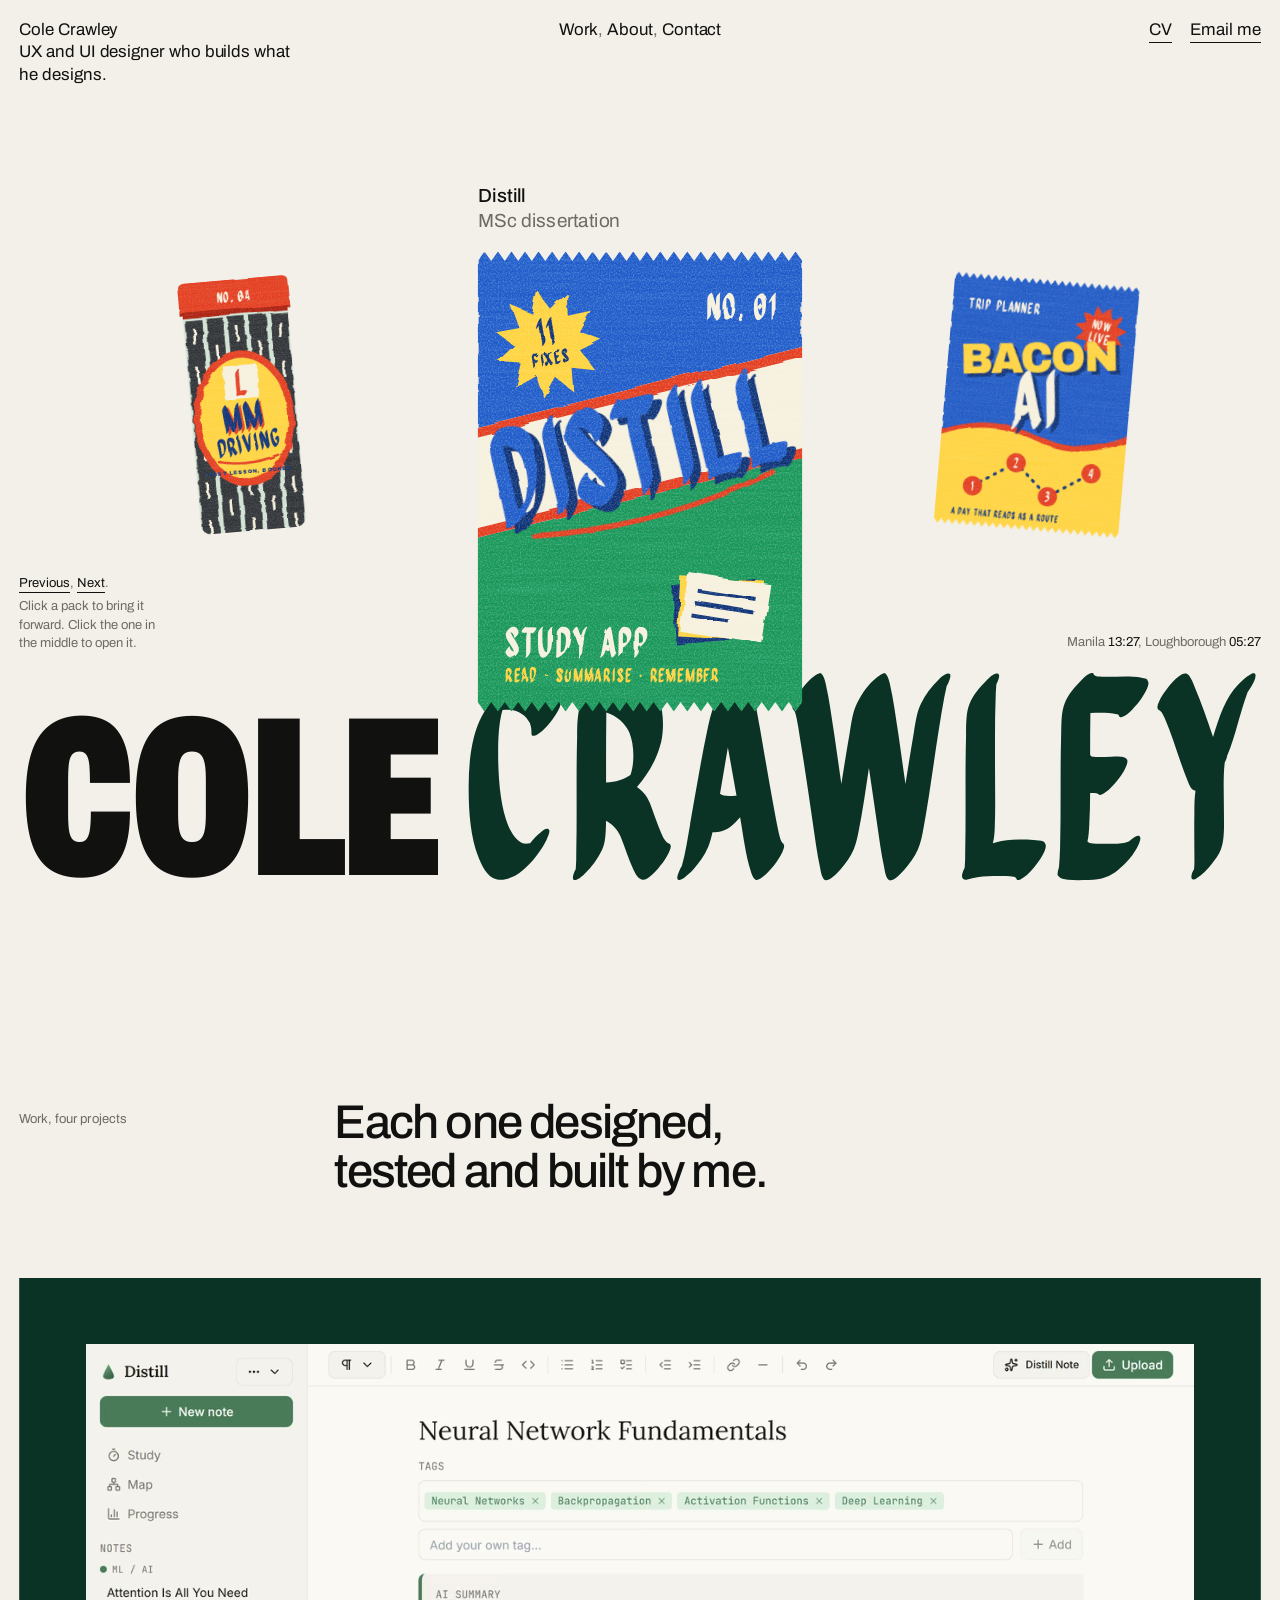
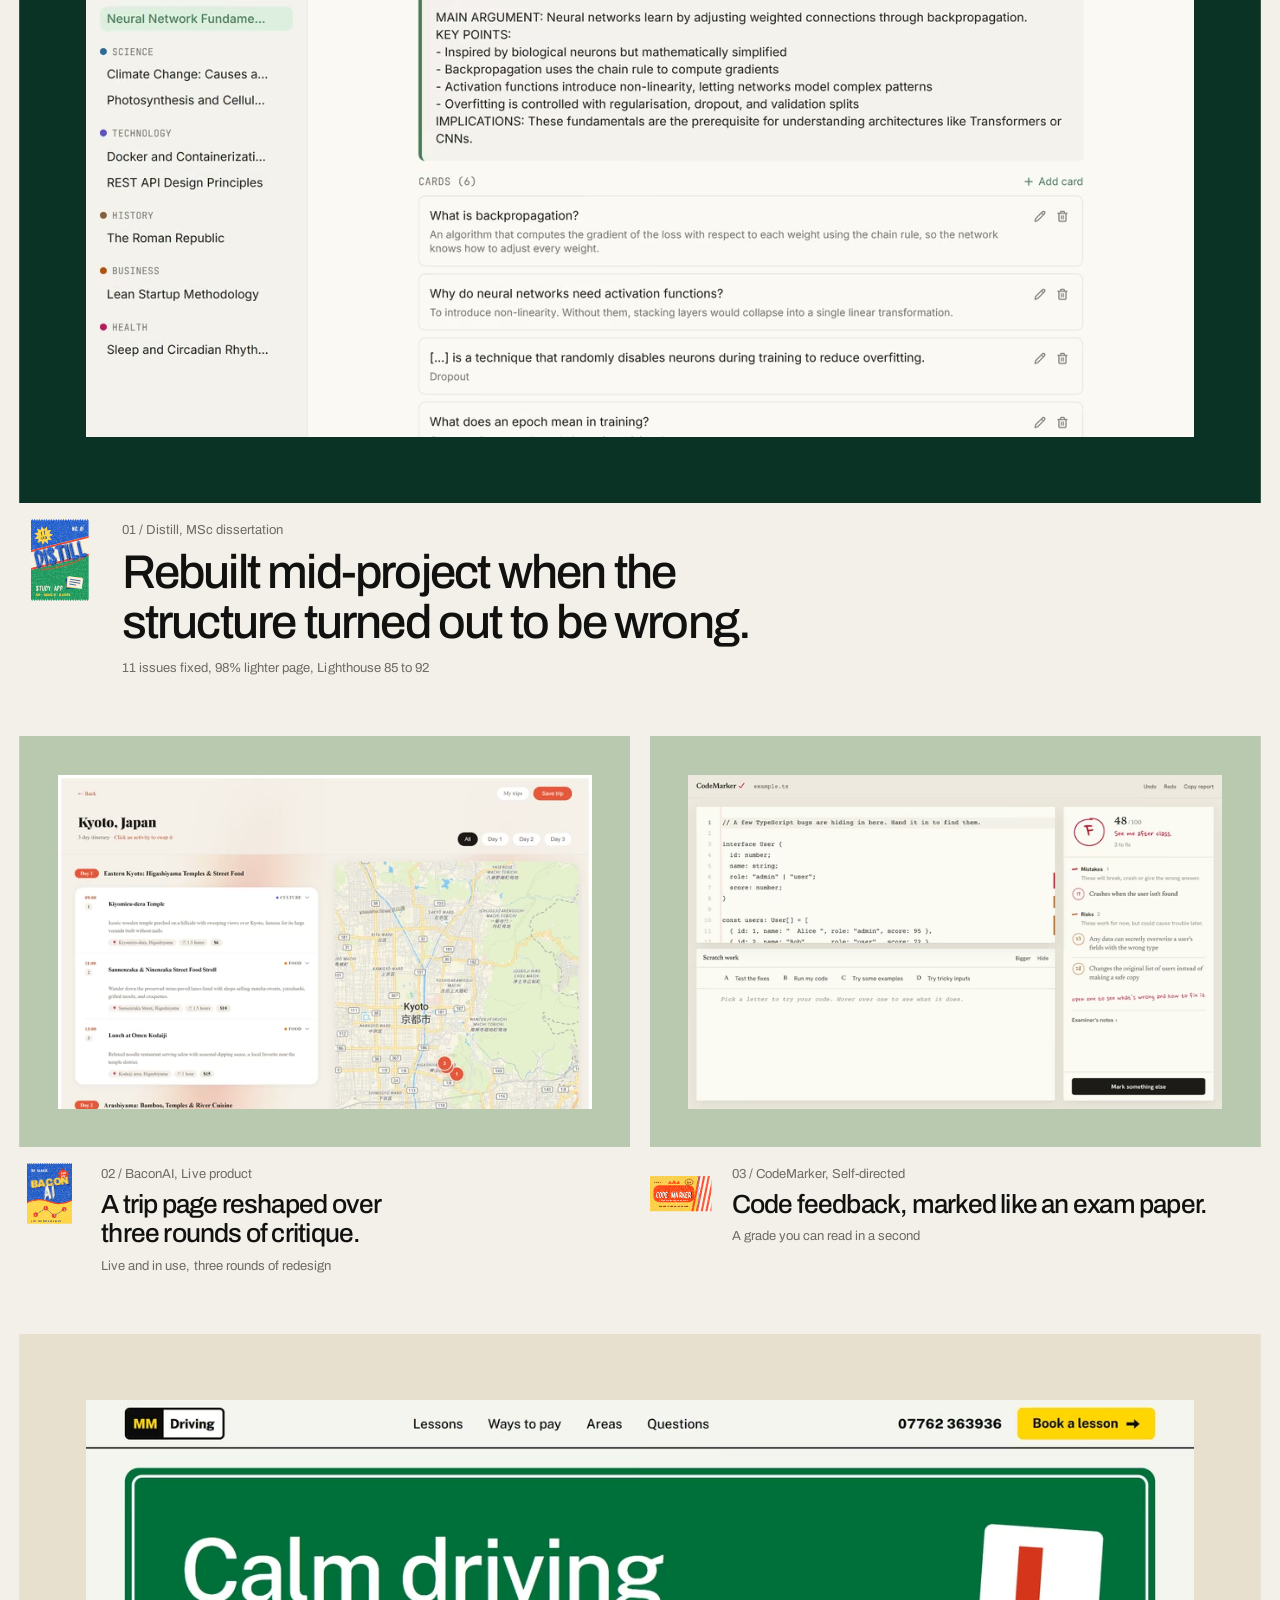
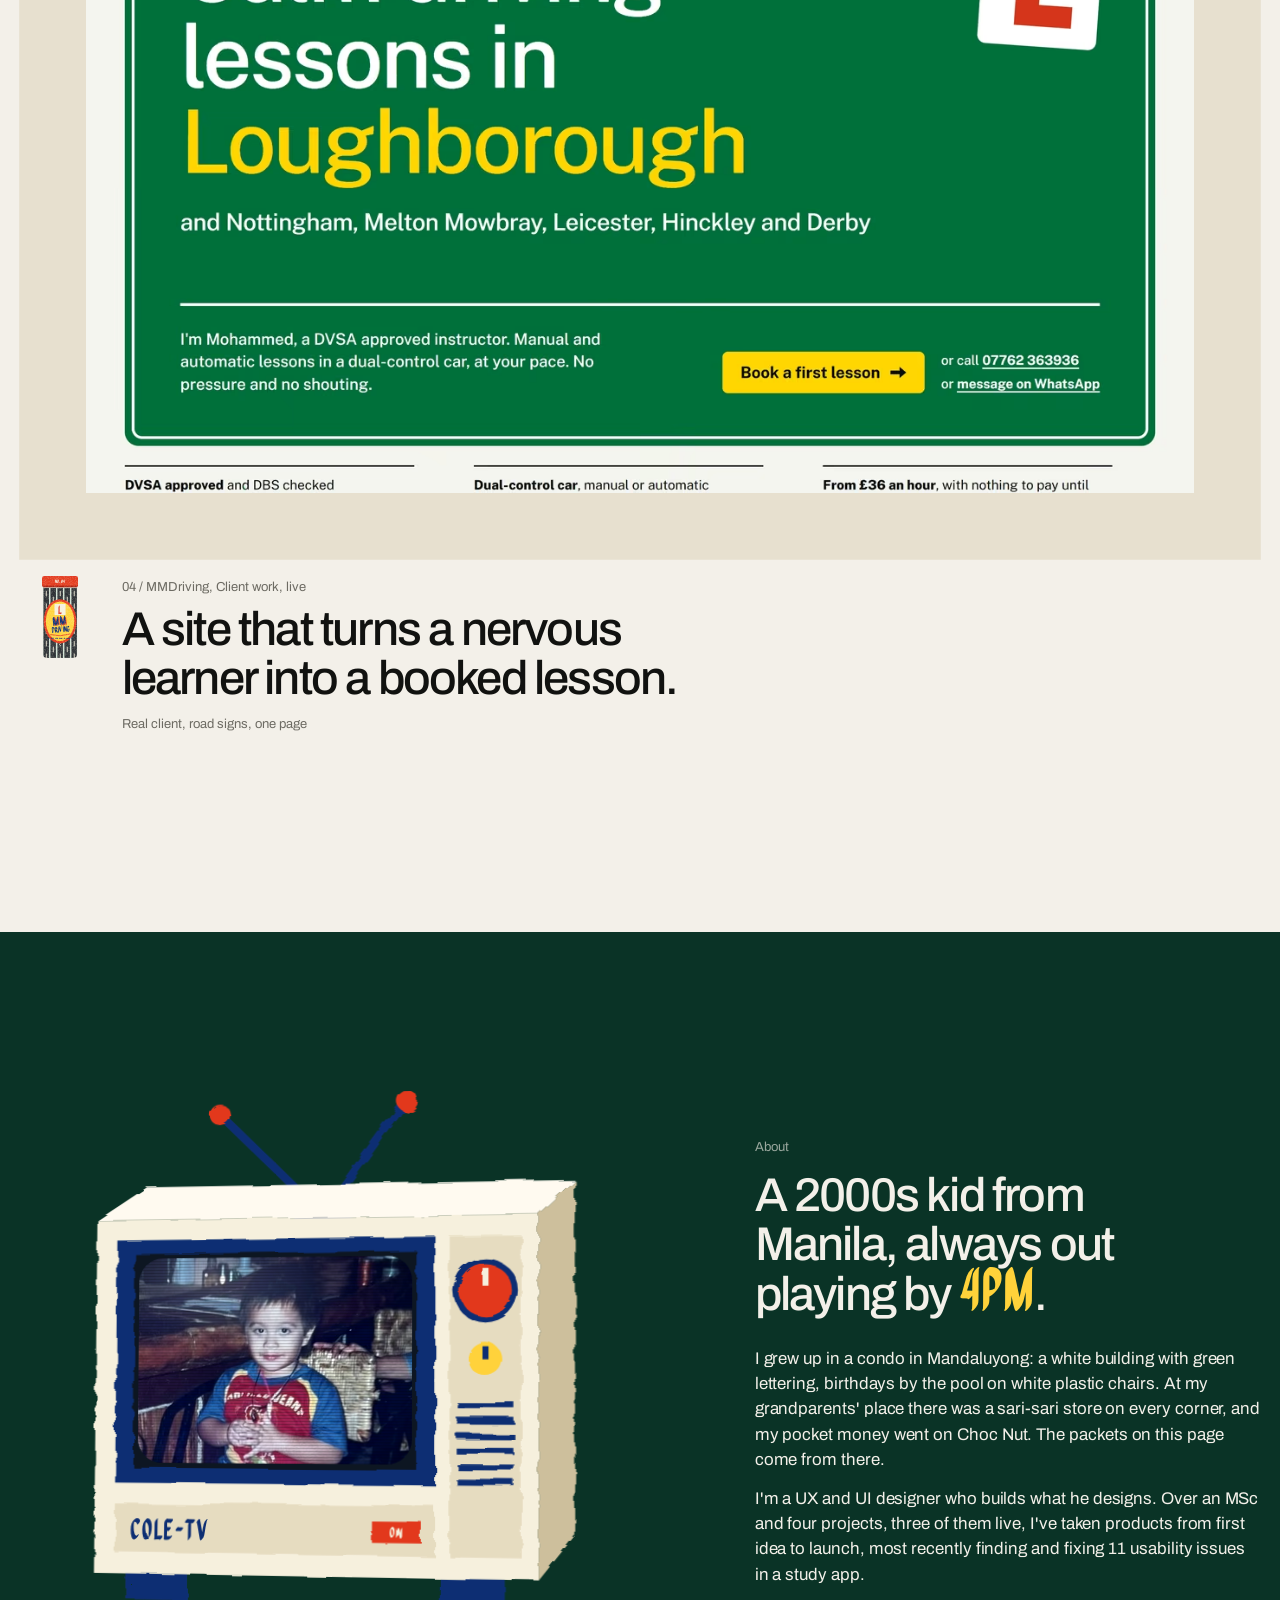
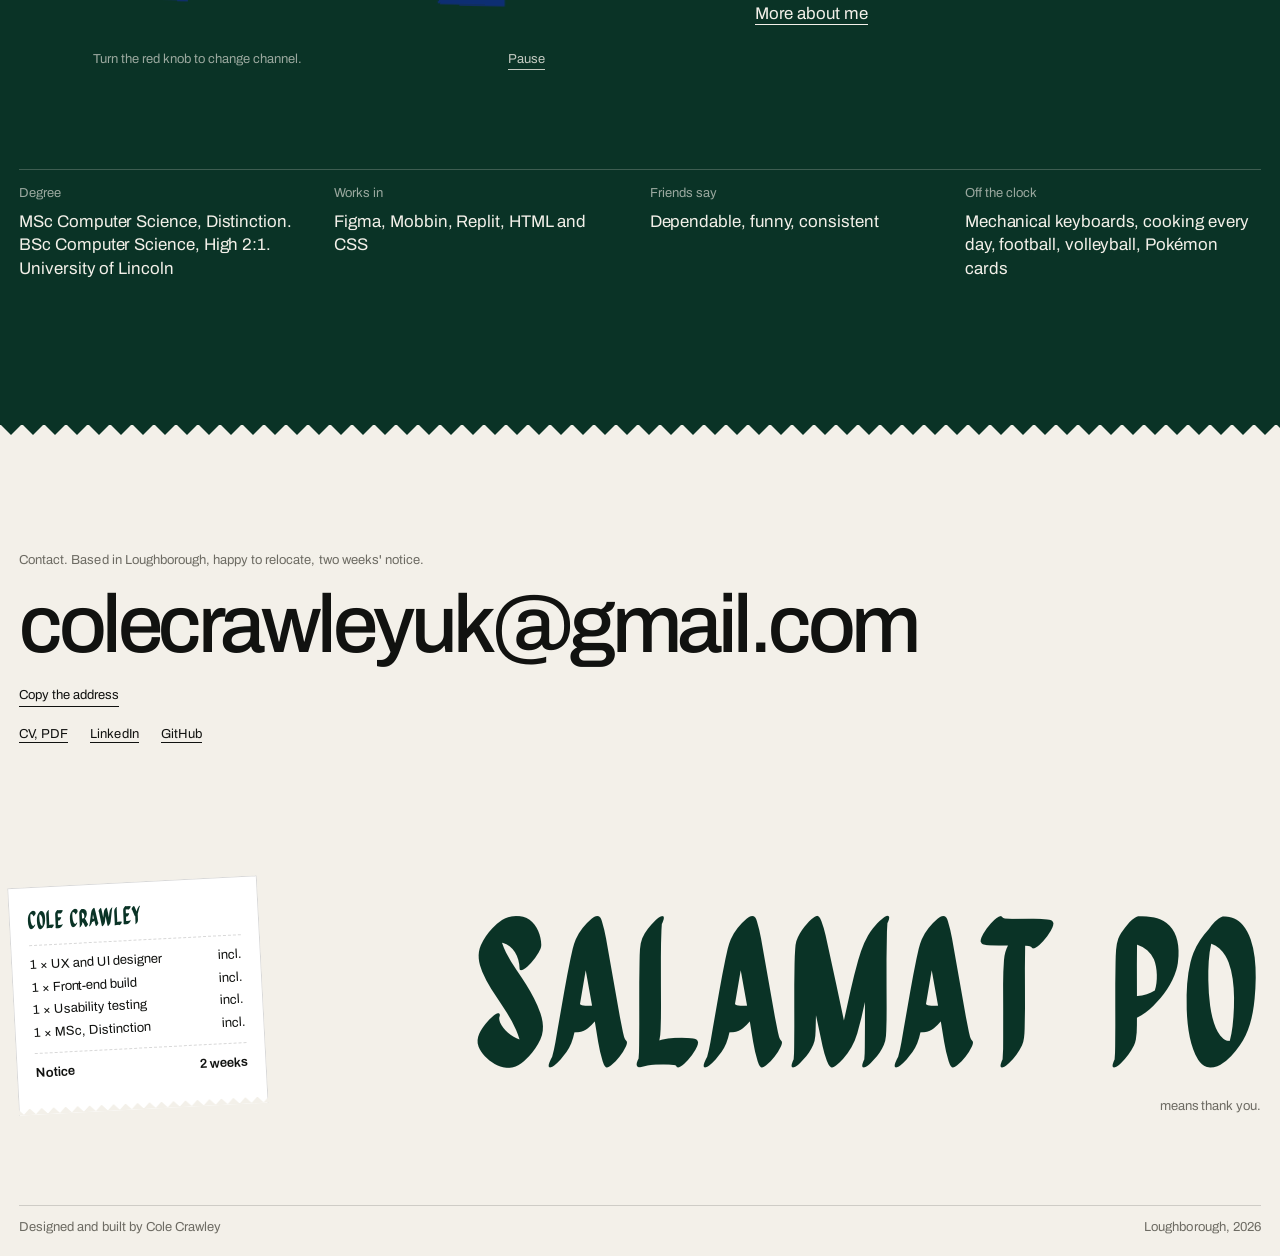
==== commit 87bbcb28: "Reveals play once, on the way down; scrolling back up never replays them" ====
--- a/index.html
+++ b/index.html
@@ -9,7 +9,7 @@
 <link rel="apple-touch-icon" href="apple-touch-icon.png">
 <link rel="preload" href="fonts/archivo-latin.woff2" as="font" type="font/woff2" crossorigin>
 <link rel="preload" href="fonts/quiapo.woff2" as="font" type="font/woff2" crossorigin>
-<link rel="stylesheet" href="styles.css?v=1791797991">
+<link rel="stylesheet" href="styles.css?v=1791821582">
 <script>/* Vercel Web Analytics (no cookies), only on the real site, so a local preview never asks for a missing script */
 if (/(^|[.])colecrawley[.]com$|vercel[.]app$/.test(location.hostname)) { window.va = window.va || function () { (window.vaq = window.vaq || []).push(arguments); };
 var va = document.createElement('script'); va.defer = true; va.src = '/_vercel/insights/script.js'; document.head.appendChild(va); }</script>
@@ -92,7 +92,7 @@
   <div class="cards">
     <article class="card full" id="distill">
   <a class="card-a" href="distill.html">
-    <span class="plate t-green"><span class="plate-in" data-wipe><picture class="ph" style="background-image:url([data-uri])"><source type="image/avif" srcset="img/r/distill-note-400.avif?v=1791797991 400w, img/r/distill-note-640.avif?v=1791797991 640w, img/r/distill-note-960.avif?v=1791797991 960w, img/r/distill-note-1280.avif?v=1791797991 1280w, img/r/distill-note-1600.avif?v=1791797991 1600w, img/r/distill-note-2400.avif?v=1791797991 2400w, img/r/distill-note-3200.avif?v=1791797991 3200w" sizes="(max-width: 820px) 100vw, 88vw"><img src="img/r/distill-note-1280.webp?v=1791797991" srcset="img/r/distill-note-400.webp?v=1791797991 400w, img/r/distill-note-640.webp?v=1791797991 640w, img/r/distill-note-960.webp?v=1791797991 960w, img/r/distill-note-1280.webp?v=1791797991 1280w, img/r/distill-note-1600.webp?v=1791797991 1600w, img/r/distill-note-2400.webp?v=1791797991 2400w, img/r/distill-note-3200.webp?v=1791797991 3200w" sizes="(max-width: 820px) 100vw, 88vw" alt="Distill: a note with its summary, tags and flashcards above the writing" width="3200" height="2000" data-fallback="img/r/distill-note-1280.webp?v=1791797991" loading="lazy" decoding="async"></picture></span></span>
+    <span class="plate t-green"><span class="plate-in" data-wipe><picture class="ph" style="background-image:url([data-uri])"><source type="image/avif" srcset="img/r/distill-note-400.avif?v=1791821582 400w, img/r/distill-note-640.avif?v=1791821582 640w, img/r/distill-note-960.avif?v=1791821582 960w, img/r/distill-note-1280.avif?v=1791821582 1280w, img/r/distill-note-1600.avif?v=1791821582 1600w, img/r/distill-note-2400.avif?v=1791821582 2400w, img/r/distill-note-3200.avif?v=1791821582 3200w" sizes="(max-width: 820px) 100vw, 88vw"><img src="img/r/distill-note-1280.webp?v=1791821582" srcset="img/r/distill-note-400.webp?v=1791821582 400w, img/r/distill-note-640.webp?v=1791821582 640w, img/r/distill-note-960.webp?v=1791821582 960w, img/r/distill-note-1280.webp?v=1791821582 1280w, img/r/distill-note-1600.webp?v=1791821582 1600w, img/r/distill-note-2400.webp?v=1791821582 2400w, img/r/distill-note-3200.webp?v=1791821582 3200w" sizes="(max-width: 820px) 100vw, 88vw" alt="Distill: a note with its summary, tags and flashcards above the writing" width="3200" height="2000" data-fallback="img/r/distill-note-1280.webp?v=1791821582" loading="lazy" decoding="async"></picture></span></span>
     <span class="card-meta">
       <span class="card-pack" style="view-transition-name:pack-distill"><svg class="pack-art" style="--ar:0.7059" viewBox="0 0 240 340" role="img" aria-hidden="true"><defs><clipPath id="c-distill"><path d="M0 7 L5.0 0 L10.0 7 L15.0 0 L20.0 7 L25.0 0 L30.0 7 L35.0 0 L40.0 7 L45.0 0 L50.0 7 L55.0 0 L60.0 7 L65.0 0 L70.0 7 L75.0 0 L80.0 7 L85.0 0 L90.0 7 L95.0 0 L100.0 7 L105.0 0 L110.0 7 L115.0 0 L120.0 7 L125.0 0 L130.0 7 L135.0 0 L140.0 7 L145.0 0 L150.0 7 L155.0 0 L160.0 7 L165.0 0 L170.0 7 L175.0 0 L180.0 7 L185.0 0 L190.0 7 L195.0 0 L200.0 7 L205.0 0 L210.0 7 L215.0 0 L220.0 7 L225.0 0 L230.0 7 L235.0 0 L240.0 7 L240 333 L235.0 340 L230.0 333 L225.0 340 L220.0 333 L215.0 340 L210.0 333 L205.0 340 L200.0 333 L195.0 340 L190.0 333 L185.0 340 L180.0 333 L175.0 340 L170.0 333 L165.0 340 L160.0 333 L155.0 340 L150.0 333 L145.0 340 L140.0 333 L135.0 340 L130.0 333 L125.0 340 L120.0 333 L115.0 340 L110.0 333 L105.0 340 L100.0 333 L95.0 340 L90.0 333 L85.0 340 L80.0 333 L75.0 340 L70.0 333 L65.0 340 L60.0 333 L55.0 340 L50.0 333 L45.0 340 L40.0 333 L35.0 340 L30.0 333 L25.0 340 L20.0 333 L15.0 340 L10.0 333 L5.0 340 L0.0 333 Z"/></clipPath></defs><g clip-path="url(#c-distill)"><g filter="url(#brush)"><rect width="240" height="340" fill="#1f58c9"/><path d="M-10 214 L250 150 L250 350 L-10 350Z" fill="#159457"/>
 <path d="M-10 132 L250 68 L250 150 L-10 214Z" fill="#f6f0dd"/><path d="M-10 132 L250 68 L250 76 L-10 140Z" fill="#e2371f"/><path d="M-10 206 L250 142 L250 150 L-10 214Z" fill="#e2371f"/>
@@ -112,7 +112,7 @@
 </article>
     <article class="card " id="bacon">
   <a class="card-a" href="bacon.html">
-    <span class="plate t-sage"><span class="plate-in" data-wipe><picture class="ph" style="background-image:url([data-uri])"><source type="image/avif" srcset="img/r/bacon-trip-400.avif?v=1791797991 400w, img/r/bacon-trip-640.avif?v=1791797991 640w, img/r/bacon-trip-960.avif?v=1791797991 960w, img/r/bacon-trip-1280.avif?v=1791797991 1280w, img/r/bacon-trip-1600.avif?v=1791797991 1600w, img/r/bacon-trip-2400.avif?v=1791797991 2400w, img/r/bacon-trip-3200.avif?v=1791797991 3200w" sizes="(max-width: 820px) 100vw, 44vw"><img src="img/r/bacon-trip-1280.webp?v=1791797991" srcset="img/r/bacon-trip-400.webp?v=1791797991 400w, img/r/bacon-trip-640.webp?v=1791797991 640w, img/r/bacon-trip-960.webp?v=1791797991 960w, img/r/bacon-trip-1280.webp?v=1791797991 1280w, img/r/bacon-trip-1600.webp?v=1791797991 1600w, img/r/bacon-trip-2400.webp?v=1791797991 2400w, img/r/bacon-trip-3200.webp?v=1791797991 3200w" sizes="(max-width: 820px) 100vw, 44vw" alt="BaconAI: a Kyoto trip split into days beside a numbered map" width="3840" height="2400" data-fallback="img/r/bacon-trip-1280.webp?v=1791797991" loading="lazy" decoding="async"></picture></span></span>
+    <span class="plate t-sage"><span class="plate-in" data-wipe><picture class="ph" style="background-image:url([data-uri])"><source type="image/avif" srcset="img/r/bacon-trip-400.avif?v=1791821582 400w, img/r/bacon-trip-640.avif?v=1791821582 640w, img/r/bacon-trip-960.avif?v=1791821582 960w, img/r/bacon-trip-1280.avif?v=1791821582 1280w, img/r/bacon-trip-1600.avif?v=1791821582 1600w, img/r/bacon-trip-2400.avif?v=1791821582 2400w, img/r/bacon-trip-3200.avif?v=1791821582 3200w" sizes="(max-width: 820px) 100vw, 44vw"><img src="img/r/bacon-trip-1280.webp?v=1791821582" srcset="img/r/bacon-trip-400.webp?v=1791821582 400w, img/r/bacon-trip-640.webp?v=1791821582 640w, img/r/bacon-trip-960.webp?v=1791821582 960w, img/r/bacon-trip-1280.webp?v=1791821582 1280w, img/r/bacon-trip-1600.webp?v=1791821582 1600w, img/r/bacon-trip-2400.webp?v=1791821582 2400w, img/r/bacon-trip-3200.webp?v=1791821582 3200w" sizes="(max-width: 820px) 100vw, 44vw" alt="BaconAI: a Kyoto trip split into days beside a numbered map" width="3840" height="2400" data-fallback="img/r/bacon-trip-1280.webp?v=1791821582" loading="lazy" decoding="async"></picture></span></span>
     <span class="card-meta">
       <span class="card-pack" style="view-transition-name:pack-bacon"><svg class="pack-art" style="--ar:0.7353" viewBox="0 0 250 340" role="img" aria-hidden="true"><defs><clipPath id="c-bacon"><path d="M0 7 L5.0 0 L10.0 7 L15.0 0 L20.0 7 L25.0 0 L30.0 7 L35.0 0 L40.0 7 L45.0 0 L50.0 7 L55.0 0 L60.0 7 L65.0 0 L70.0 7 L75.0 0 L80.0 7 L85.0 0 L90.0 7 L95.0 0 L100.0 7 L105.0 0 L110.0 7 L115.0 0 L120.0 7 L125.0 0 L130.0 7 L135.0 0 L140.0 7 L145.0 0 L150.0 7 L155.0 0 L160.0 7 L165.0 0 L170.0 7 L175.0 0 L180.0 7 L185.0 0 L190.0 7 L195.0 0 L200.0 7 L205.0 0 L210.0 7 L215.0 0 L220.0 7 L225.0 0 L230.0 7 L235.0 0 L240.0 7 L245.0 0 L250.0 7 L250 333 L245.0 340 L240.0 333 L235.0 340 L230.0 333 L225.0 340 L220.0 333 L215.0 340 L210.0 333 L205.0 340 L200.0 333 L195.0 340 L190.0 333 L185.0 340 L180.0 333 L175.0 340 L170.0 333 L165.0 340 L160.0 333 L155.0 340 L150.0 333 L145.0 340 L140.0 333 L135.0 340 L130.0 333 L125.0 340 L120.0 333 L115.0 340 L110.0 333 L105.0 340 L100.0 333 L95.0 340 L90.0 333 L85.0 340 L80.0 333 L75.0 340 L70.0 333 L65.0 340 L60.0 333 L55.0 340 L50.0 333 L45.0 340 L40.0 333 L35.0 340 L30.0 333 L25.0 340 L20.0 333 L15.0 340 L10.0 333 L5.0 340 L0.0 333 Z"/></clipPath></defs><g clip-path="url(#c-bacon)"><g filter="url(#brush)"><rect width="250" height="340" fill="#1b55c4"/><path d="M-10 222 q70 -34 135 -8 t135 -14 V350 H-10Z" fill="#ffd23a"/>
 <path d="M-10 222 q70 -34 135 -8 t135 -14" fill="none" stroke="#e2371f" stroke-width="7"/><polygon points="215.0,30.4 216.0,45.8 231.1,42.8 223.7,56.3 237.9,61.9 224.4,69.2 233.4,81.7 218.0,80.5 218.8,95.8 206.6,86.5 198.9,99.9 193.7,85.4 180.0,92.5 183.4,77.5 168.1,76.1 179.0,65.3 166.9,55.9 182.0,52.7 176.9,38.2 191.3,43.7 194.8,28.7 204.0,41.1" fill="#e2371f"/></g>
@@ -132,7 +132,7 @@
   </a>
 </article><article class="card " id="code">
   <a class="card-a" href="code.html">
-    <span class="plate t-sage"><span class="plate-in" data-wipe><picture class="ph" style="background-image:url([data-uri])"><source type="image/avif" srcset="img/r/code-marked-400.avif?v=1791797991 400w, img/r/code-marked-640.avif?v=1791797991 640w, img/r/code-marked-960.avif?v=1791797991 960w, img/r/code-marked-1280.avif?v=1791797991 1280w, img/r/code-marked-1600.avif?v=1791797991 1600w, img/r/code-marked-2400.avif?v=1791797991 2400w, img/r/code-marked-3200.avif?v=1791797991 3200w" sizes="(max-width: 820px) 100vw, 44vw"><img src="img/r/code-marked-1280.webp?v=1791797991" srcset="img/r/code-marked-400.webp?v=1791797991 400w, img/r/code-marked-640.webp?v=1791797991 640w, img/r/code-marked-960.webp?v=1791797991 960w, img/r/code-marked-1280.webp?v=1791797991 1280w, img/r/code-marked-1600.webp?v=1791797991 1600w, img/r/code-marked-2400.webp?v=1791797991 2400w, img/r/code-marked-3200.webp?v=1791797991 3200w" sizes="(max-width: 820px) 100vw, 44vw" alt="CodeMarker: code handed back on ruled paper with a grade in red pen" width="3200" height="2000" data-fallback="img/r/code-marked-1280.webp?v=1791797991" loading="lazy" decoding="async"></picture></span></span>
+    <span class="plate t-sage"><span class="plate-in" data-wipe><picture class="ph" style="background-image:url([data-uri])"><source type="image/avif" srcset="img/r/code-marked-400.avif?v=1791821582 400w, img/r/code-marked-640.avif?v=1791821582 640w, img/r/code-marked-960.avif?v=1791821582 960w, img/r/code-marked-1280.avif?v=1791821582 1280w, img/r/code-marked-1600.avif?v=1791821582 1600w, img/r/code-marked-2400.avif?v=1791821582 2400w, img/r/code-marked-3200.avif?v=1791821582 3200w" sizes="(max-width: 820px) 100vw, 44vw"><img src="img/r/code-marked-1280.webp?v=1791821582" srcset="img/r/code-marked-400.webp?v=1791821582 400w, img/r/code-marked-640.webp?v=1791821582 640w, img/r/code-marked-960.webp?v=1791821582 960w, img/r/code-marked-1280.webp?v=1791821582 1280w, img/r/code-marked-1600.webp?v=1791821582 1600w, img/r/code-marked-2400.webp?v=1791821582 2400w, img/r/code-marked-3200.webp?v=1791821582 3200w" sizes="(max-width: 820px) 100vw, 44vw" alt="CodeMarker: code handed back on ruled paper with a grade in red pen" width="3200" height="2000" data-fallback="img/r/code-marked-1280.webp?v=1791821582" loading="lazy" decoding="async"></picture></span></span>
     <span class="card-meta">
       <span class="card-pack" style="view-transition-name:pack-code"><svg class="pack-art" style="--ar:1.7347" viewBox="0 0 340 196" role="img" aria-hidden="true"><defs><clipPath id="c-code"><rect width="340" height="196" rx="5"/></clipPath></defs><g clip-path="url(#c-code)"><rect width="340" height="196" fill="#fbf7ea"/>
 <g style="mix-blend-mode:multiply" filter="url(#wob)"><rect width="262" height="196" fill="#ffd84a"/><rect width="262" height="196" fill="url(#dotsY)"/></g>
@@ -153,7 +153,7 @@
 </article>
     <article class="card full" id="mm">
   <a class="card-a" href="mm.html">
-    <span class="plate t-cream"><span class="plate-in" data-wipe><picture class="ph" style="background-image:url([data-uri])"><source type="image/avif" srcset="img/r/mm-hero-400.avif?v=1791797991 400w, img/r/mm-hero-640.avif?v=1791797991 640w, img/r/mm-hero-960.avif?v=1791797991 960w, img/r/mm-hero-1280.avif?v=1791797991 1280w, img/r/mm-hero-1600.avif?v=1791797991 1600w, img/r/mm-hero-2400.avif?v=1791797991 2400w, img/r/mm-hero-3200.avif?v=1791797991 3200w" sizes="(max-width: 820px) 100vw, 88vw"><img src="img/r/mm-hero-1280.webp?v=1791797991" srcset="img/r/mm-hero-400.webp?v=1791797991 400w, img/r/mm-hero-640.webp?v=1791797991 640w, img/r/mm-hero-960.webp?v=1791797991 960w, img/r/mm-hero-1280.webp?v=1791797991 1280w, img/r/mm-hero-1600.webp?v=1791797991 1600w, img/r/mm-hero-2400.webp?v=1791797991 2400w, img/r/mm-hero-3200.webp?v=1791797991 3200w" sizes="(max-width: 820px) 100vw, 88vw" alt="MMDriving: the home page of a driving instructor's website" width="3200" height="2000" data-fallback="img/r/mm-hero-1280.webp?v=1791797991" loading="lazy" decoding="async"></picture></span></span>
+    <span class="plate t-cream"><span class="plate-in" data-wipe><picture class="ph" style="background-image:url([data-uri])"><source type="image/avif" srcset="img/r/mm-hero-400.avif?v=1791821582 400w, img/r/mm-hero-640.avif?v=1791821582 640w, img/r/mm-hero-960.avif?v=1791821582 960w, img/r/mm-hero-1280.avif?v=1791821582 1280w, img/r/mm-hero-1600.avif?v=1791821582 1600w, img/r/mm-hero-2400.avif?v=1791821582 2400w, img/r/mm-hero-3200.avif?v=1791821582 3200w" sizes="(max-width: 820px) 100vw, 88vw"><img src="img/r/mm-hero-1280.webp?v=1791821582" srcset="img/r/mm-hero-400.webp?v=1791821582 400w, img/r/mm-hero-640.webp?v=1791821582 640w, img/r/mm-hero-960.webp?v=1791821582 960w, img/r/mm-hero-1280.webp?v=1791821582 1280w, img/r/mm-hero-1600.webp?v=1791821582 1600w, img/r/mm-hero-2400.webp?v=1791821582 2400w, img/r/mm-hero-3200.webp?v=1791821582 3200w" sizes="(max-width: 820px) 100vw, 88vw" alt="MMDriving: the home page of a driving instructor's website" width="3200" height="2000" data-fallback="img/r/mm-hero-1280.webp?v=1791821582" loading="lazy" decoding="async"></picture></span></span>
     <span class="card-meta">
       <span class="card-pack" style="view-transition-name:pack-mm"><svg class="pack-art" style="--ar:0.4412" viewBox="0 0 150 340" role="img" aria-hidden="true"><defs><clipPath id="c-mm"><path d="M10 0 h130 q10 0 10 10 v34 h-4 v280 q0 16 -16 16 h-110 q-16 0 -16 -16 v-280 h-4 v-34 q0 -10 10 -10z"/></clipPath></defs><g clip-path="url(#c-mm)"><g filter="url(#brush)"><rect width="150" height="340" fill="#cfe0d2"/><rect x="6" y="50" width="23" height="290" fill="#2b2f33"/><rect x="16" y="62" width="3.5" height="22" fill="#f6f0dd"/><rect x="16" y="114" width="3.5" height="22" fill="#f6f0dd"/><rect x="16" y="166" width="3.5" height="22" fill="#f6f0dd"/><rect x="16" y="218" width="3.5" height="22" fill="#f6f0dd"/><rect x="16" y="270" width="3.5" height="22" fill="#f6f0dd"/><rect x="16" y="322" width="3.5" height="22" fill="#f6f0dd"/><rect x="35" y="50" width="23" height="290" fill="#2b2f33"/><rect x="45" y="86" width="3.5" height="22" fill="#f6f0dd"/><rect x="45" y="138" width="3.5" height="22" fill="#f6f0dd"/><rect x="45" y="190" width="3.5" height="22" fill="#f6f0dd"/><rect x="45" y="242" width="3.5" height="22" fill="#f6f0dd"/><rect x="45" y="294" width="3.5" height="22" fill="#f6f0dd"/><rect x="64" y="50" width="23" height="290" fill="#2b2f33"/><rect x="74" y="62" width="3.5" height="22" fill="#f6f0dd"/><rect x="74" y="114" width="3.5" height="22" fill="#f6f0dd"/><rect x="74" y="166" width="3.5" height="22" fill="#f6f0dd"/><rect x="74" y="218" width="3.5" height="22" fill="#f6f0dd"/><rect x="74" y="270" width="3.5" height="22" fill="#f6f0dd"/><rect x="74" y="322" width="3.5" height="22" fill="#f6f0dd"/><rect x="93" y="50" width="23" height="290" fill="#2b2f33"/><rect x="103" y="86" width="3.5" height="22" fill="#f6f0dd"/><rect x="103" y="138" width="3.5" height="22" fill="#f6f0dd"/><rect x="103" y="190" width="3.5" height="22" fill="#f6f0dd"/><rect x="103" y="242" width="3.5" height="22" fill="#f6f0dd"/><rect x="103" y="294" width="3.5" height="22" fill="#f6f0dd"/><rect x="122" y="50" width="23" height="290" fill="#2b2f33"/><rect x="132" y="62" width="3.5" height="22" fill="#f6f0dd"/><rect x="132" y="114" width="3.5" height="22" fill="#f6f0dd"/><rect x="132" y="166" width="3.5" height="22" fill="#f6f0dd"/><rect x="132" y="218" width="3.5" height="22" fill="#f6f0dd"/><rect x="132" y="270" width="3.5" height="22" fill="#f6f0dd"/><rect x="132" y="322" width="3.5" height="22" fill="#f6f0dd"/><rect width="150" height="46" fill="#e2371f"/><rect y="40" width="150" height="7" fill="#a81e10"/>
 <ellipse cx="75" cy="188" rx="68" ry="92" fill="#e2371f"/><ellipse cx="75" cy="188" rx="59" ry="82" fill="#ffd23a"/>
@@ -200,7 +200,7 @@
 </g>
 </svg>
     <div class="tv-screen" style="left:18.846%;top:29.362%;width:45.385%;height:37.660%">
-      <picture class="ph" style="background-image:url([data-uri])"><source type="image/avif" srcset="img/r/kid-1-400.avif?v=1791797991 400w, img/r/kid-1-640.avif?v=1791797991 640w, img/r/kid-1-960.avif?v=1791797991 960w" sizes="(max-width: 820px) 60vw, 22vw"><img class="on" src="img/r/kid-1-960.webp?v=1791797991" srcset="img/r/kid-1-400.webp?v=1791797991 400w, img/r/kid-1-640.webp?v=1791797991 640w, img/r/kid-1-960.webp?v=1791797991 960w" sizes="(max-width: 820px) 60vw, 22vw" alt="Cole as a toddler, sitting on a woven chair" width="960" height="720" data-fallback="img/r/kid-1-960.webp?v=1791797991" fetchpriority="high" decoding="async"></picture><picture class="ph" style="background-image:url([data-uri])"><source type="image/avif" srcset="img/r/kid-2-400.avif?v=1791797991 400w, img/r/kid-2-640.avif?v=1791797991 640w, img/r/kid-2-960.avif?v=1791797991 960w" sizes="(max-width: 820px) 60vw, 22vw"><img src="img/r/kid-2-960.webp?v=1791797991" srcset="img/r/kid-2-400.webp?v=1791797991 400w, img/r/kid-2-640.webp?v=1791797991 640w, img/r/kid-2-960.webp?v=1791797991 960w" sizes="(max-width: 820px) 60vw, 22vw" alt="Cole as a small child beside a swimming pool with his sister" width="960" height="720" data-fallback="img/r/kid-2-960.webp?v=1791797991" loading="lazy" decoding="async"></picture><picture class="ph" style="background-image:url([data-uri])"><source type="image/avif" srcset="img/r/kid-3-400.avif?v=1791797991 400w, img/r/kid-3-640.avif?v=1791797991 640w, img/r/kid-3-960.avif?v=1791797991 960w" sizes="(max-width: 820px) 60vw, 22vw"><img src="img/r/kid-3-960.webp?v=1791797991" srcset="img/r/kid-3-400.webp?v=1791797991 400w, img/r/kid-3-640.webp?v=1791797991 640w, img/r/kid-3-960.webp?v=1791797991 960w" sizes="(max-width: 820px) 60vw, 22vw" alt="Cole as a child in a black costume on a stage with stars behind him" width="960" height="720" data-fallback="img/r/kid-3-960.webp?v=1791797991" loading="lazy" decoding="async"></picture><picture class="ph" style="background-image:url([data-uri])"><source type="image/avif" srcset="img/r/kid-4-400.avif?v=1791797991 400w, img/r/kid-4-640.avif?v=1791797991 640w, img/r/kid-4-960.avif?v=1791797991 960w" sizes="(max-width: 820px) 60vw, 22vw"><img src="img/r/kid-4-960.webp?v=1791797991" srcset="img/r/kid-4-400.webp?v=1791797991 400w, img/r/kid-4-640.webp?v=1791797991 640w, img/r/kid-4-960.webp?v=1791797991 960w" sizes="(max-width: 820px) 60vw, 22vw" alt="Cole as a child in a white shirt" width="960" height="720" data-fallback="img/r/kid-4-960.webp?v=1791797991" loading="lazy" decoding="async"></picture><picture class="ph" style="background-image:url([data-uri])"><source type="image/avif" srcset="img/r/kid-5-400.avif?v=1791797991 400w, img/r/kid-5-640.avif?v=1791797991 640w, img/r/kid-5-960.avif?v=1791797991 960w" sizes="(max-width: 820px) 60vw, 22vw"><img src="img/r/kid-5-960.webp?v=1791797991" srcset="img/r/kid-5-400.webp?v=1791797991 400w, img/r/kid-5-640.webp?v=1791797991 640w, img/r/kid-5-960.webp?v=1791797991 960w" sizes="(max-width: 820px) 60vw, 22vw" alt="Cole as a child in a red T-shirt" width="960" height="720" data-fallback="img/r/kid-5-960.webp?v=1791797991" loading="lazy" decoding="async"></picture><picture class="ph" style="background-image:url([data-uri])"><source type="image/avif" srcset="img/r/kid-6-400.avif?v=1791797991 400w, img/r/kid-6-640.avif?v=1791797991 640w, img/r/kid-6-960.avif?v=1791797991 960w" sizes="(max-width: 820px) 60vw, 22vw"><img src="img/r/kid-6-960.webp?v=1791797991" srcset="img/r/kid-6-400.webp?v=1791797991 400w, img/r/kid-6-640.webp?v=1791797991 640w, img/r/kid-6-960.webp?v=1791797991 960w" sizes="(max-width: 820px) 60vw, 22vw" alt="Cole as a boy holding up birthday cards" width="960" height="720" data-fallback="img/r/kid-6-960.webp?v=1791797991" loading="lazy" decoding="async"></picture><picture class="ph" style="background-image:url([data-uri])"><source type="image/avif" srcset="img/r/kid-7-400.avif?v=1791797991 400w, img/r/kid-7-640.avif?v=1791797991 640w, img/r/kid-7-960.avif?v=1791797991 960w" sizes="(max-width: 820px) 60vw, 22vw"><img src="img/r/kid-7-960.webp?v=1791797991" srcset="img/r/kid-7-400.webp?v=1791797991 400w, img/r/kid-7-640.webp?v=1791797991 640w, img/r/kid-7-960.webp?v=1791797991 960w" sizes="(max-width: 820px) 60vw, 22vw" alt="Cole as a boy in a football shirt with the number 8" width="960" height="720" data-fallback="img/r/kid-7-960.webp?v=1791797991" loading="lazy" decoding="async"></picture><picture class="ph" style="background-image:url([data-uri])"><source type="image/avif" srcset="img/r/kid-now-400.avif?v=1791797991 400w, img/r/kid-now-640.avif?v=1791797991 640w, img/r/kid-now-960.avif?v=1791797991 960w" sizes="(max-width: 820px) 60vw, 22vw"><img src="img/r/kid-now-960.webp?v=1791797991" srcset="img/r/kid-now-400.webp?v=1791797991 400w, img/r/kid-now-640.webp?v=1791797991 640w, img/r/kid-now-960.webp?v=1791797991 960w" sizes="(max-width: 820px) 60vw, 22vw" alt="Cole now" width="960" height="720" data-fallback="img/r/kid-now-960.webp?v=1791797991" loading="lazy" decoding="async"></picture>
+      <picture class="ph" style="background-image:url([data-uri])"><source type="image/avif" srcset="img/r/kid-1-400.avif?v=1791821582 400w, img/r/kid-1-640.avif?v=1791821582 640w, img/r/kid-1-960.avif?v=1791821582 960w" sizes="(max-width: 820px) 60vw, 22vw"><img class="on" src="img/r/kid-1-960.webp?v=1791821582" srcset="img/r/kid-1-400.webp?v=1791821582 400w, img/r/kid-1-640.webp?v=1791821582 640w, img/r/kid-1-960.webp?v=1791821582 960w" sizes="(max-width: 820px) 60vw, 22vw" alt="Cole as a toddler, sitting on a woven chair" width="960" height="720" data-fallback="img/r/kid-1-960.webp?v=1791821582" fetchpriority="high" decoding="async"></picture><picture class="ph" style="background-image:url([data-uri])"><source type="image/avif" srcset="img/r/kid-2-400.avif?v=1791821582 400w, img/r/kid-2-640.avif?v=1791821582 640w, img/r/kid-2-960.avif?v=1791821582 960w" sizes="(max-width: 820px) 60vw, 22vw"><img src="img/r/kid-2-960.webp?v=1791821582" srcset="img/r/kid-2-400.webp?v=1791821582 400w, img/r/kid-2-640.webp?v=1791821582 640w, img/r/kid-2-960.webp?v=1791821582 960w" sizes="(max-width: 820px) 60vw, 22vw" alt="Cole as a small child beside a swimming pool with his sister" width="960" height="720" data-fallback="img/r/kid-2-960.webp?v=1791821582" loading="lazy" decoding="async"></picture><picture class="ph" style="background-image:url([data-uri])"><source type="image/avif" srcset="img/r/kid-3-400.avif?v=1791821582 400w, img/r/kid-3-640.avif?v=1791821582 640w, img/r/kid-3-960.avif?v=1791821582 960w" sizes="(max-width: 820px) 60vw, 22vw"><img src="img/r/kid-3-960.webp?v=1791821582" srcset="img/r/kid-3-400.webp?v=1791821582 400w, img/r/kid-3-640.webp?v=1791821582 640w, img/r/kid-3-960.webp?v=1791821582 960w" sizes="(max-width: 820px) 60vw, 22vw" alt="Cole as a child in a black costume on a stage with stars behind him" width="960" height="720" data-fallback="img/r/kid-3-960.webp?v=1791821582" loading="lazy" decoding="async"></picture><picture class="ph" style="background-image:url([data-uri])"><source type="image/avif" srcset="img/r/kid-4-400.avif?v=1791821582 400w, img/r/kid-4-640.avif?v=1791821582 640w, img/r/kid-4-960.avif?v=1791821582 960w" sizes="(max-width: 820px) 60vw, 22vw"><img src="img/r/kid-4-960.webp?v=1791821582" srcset="img/r/kid-4-400.webp?v=1791821582 400w, img/r/kid-4-640.webp?v=1791821582 640w, img/r/kid-4-960.webp?v=1791821582 960w" sizes="(max-width: 820px) 60vw, 22vw" alt="Cole as a child in a white shirt" width="960" height="720" data-fallback="img/r/kid-4-960.webp?v=1791821582" loading="lazy" decoding="async"></picture><picture class="ph" style="background-image:url([data-uri])"><source type="image/avif" srcset="img/r/kid-5-400.avif?v=1791821582 400w, img/r/kid-5-640.avif?v=1791821582 640w, img/r/kid-5-960.avif?v=1791821582 960w" sizes="(max-width: 820px) 60vw, 22vw"><img src="img/r/kid-5-960.webp?v=1791821582" srcset="img/r/kid-5-400.webp?v=1791821582 400w, img/r/kid-5-640.webp?v=1791821582 640w, img/r/kid-5-960.webp?v=1791821582 960w" sizes="(max-width: 820px) 60vw, 22vw" alt="Cole as a child in a red T-shirt" width="960" height="720" data-fallback="img/r/kid-5-960.webp?v=1791821582" loading="lazy" decoding="async"></picture><picture class="ph" style="background-image:url([data-uri])"><source type="image/avif" srcset="img/r/kid-6-400.avif?v=1791821582 400w, img/r/kid-6-640.avif?v=1791821582 640w, img/r/kid-6-960.avif?v=1791821582 960w" sizes="(max-width: 820px) 60vw, 22vw"><img src="img/r/kid-6-960.webp?v=1791821582" srcset="img/r/kid-6-400.webp?v=1791821582 400w, img/r/kid-6-640.webp?v=1791821582 640w, img/r/kid-6-960.webp?v=1791821582 960w" sizes="(max-width: 820px) 60vw, 22vw" alt="Cole as a boy holding up birthday cards" width="960" height="720" data-fallback="img/r/kid-6-960.webp?v=1791821582" loading="lazy" decoding="async"></picture><picture class="ph" style="background-image:url([data-uri])"><source type="image/avif" srcset="img/r/kid-7-400.avif?v=1791821582 400w, img/r/kid-7-640.avif?v=1791821582 640w, img/r/kid-7-960.avif?v=1791821582 960w" sizes="(max-width: 820px) 60vw, 22vw"><img src="img/r/kid-7-960.webp?v=1791821582" srcset="img/r/kid-7-400.webp?v=1791821582 400w, img/r/kid-7-640.webp?v=1791821582 640w, img/r/kid-7-960.webp?v=1791821582 960w" sizes="(max-width: 820px) 60vw, 22vw" alt="Cole as a boy in a football shirt with the number 8" width="960" height="720" data-fallback="img/r/kid-7-960.webp?v=1791821582" loading="lazy" decoding="async"></picture><picture class="ph" style="background-image:url([data-uri])"><source type="image/avif" srcset="img/r/kid-now-400.avif?v=1791821582 400w, img/r/kid-now-640.avif?v=1791821582 640w, img/r/kid-now-960.avif?v=1791821582 960w" sizes="(max-width: 820px) 60vw, 22vw"><img src="img/r/kid-now-960.webp?v=1791821582" srcset="img/r/kid-now-400.webp?v=1791821582 400w, img/r/kid-now-640.webp?v=1791821582 640w, img/r/kid-now-960.webp?v=1791821582 960w" sizes="(max-width: 820px) 60vw, 22vw" alt="Cole now" width="960" height="720" data-fallback="img/r/kid-now-960.webp?v=1791821582" loading="lazy" decoding="async"></picture>
       <canvas class="tv-static" width="160" height="120" aria-hidden="true"></canvas>
       <span class="tv-ch" aria-hidden="true">CH 01</span>
     </div>
@@ -243,8 +243,8 @@
   <p class="small end"><span>Designed and built by Cole Crawley</span><span>Loughborough, 2026</span></p>
 </footer>
 
-<script src="media.js?v=1791797991"></script>
-<script src="nav.js?v=1791797991"></script>
-<script src="site.js?v=1791797991"></script>
+<script src="media.js?v=1791821582"></script>
+<script src="nav.js?v=1791821582"></script>
+<script src="site.js?v=1791821582"></script>
 </body>
 </html>
--- a/styles.css
+++ b/styles.css
@@ -546,3 +546,6 @@
 /* the footer clips anything above its top edge, so its links' tap area grows downwards instead */
 .links a::after { top: -3px; transform: none; }
 .top a::after, .top-r a::after, .dock a::after, .links a::after, nav a::after { content: ""; position: absolute; left: -3px; right: -3px; top: 50%; height: 44px; transform: translateY(-50%); }
+
+/* put in place without movement: things that come into view from above (scrolling back up, or after a jump) */
+.no-anim, .no-anim * { transition: none !important; }
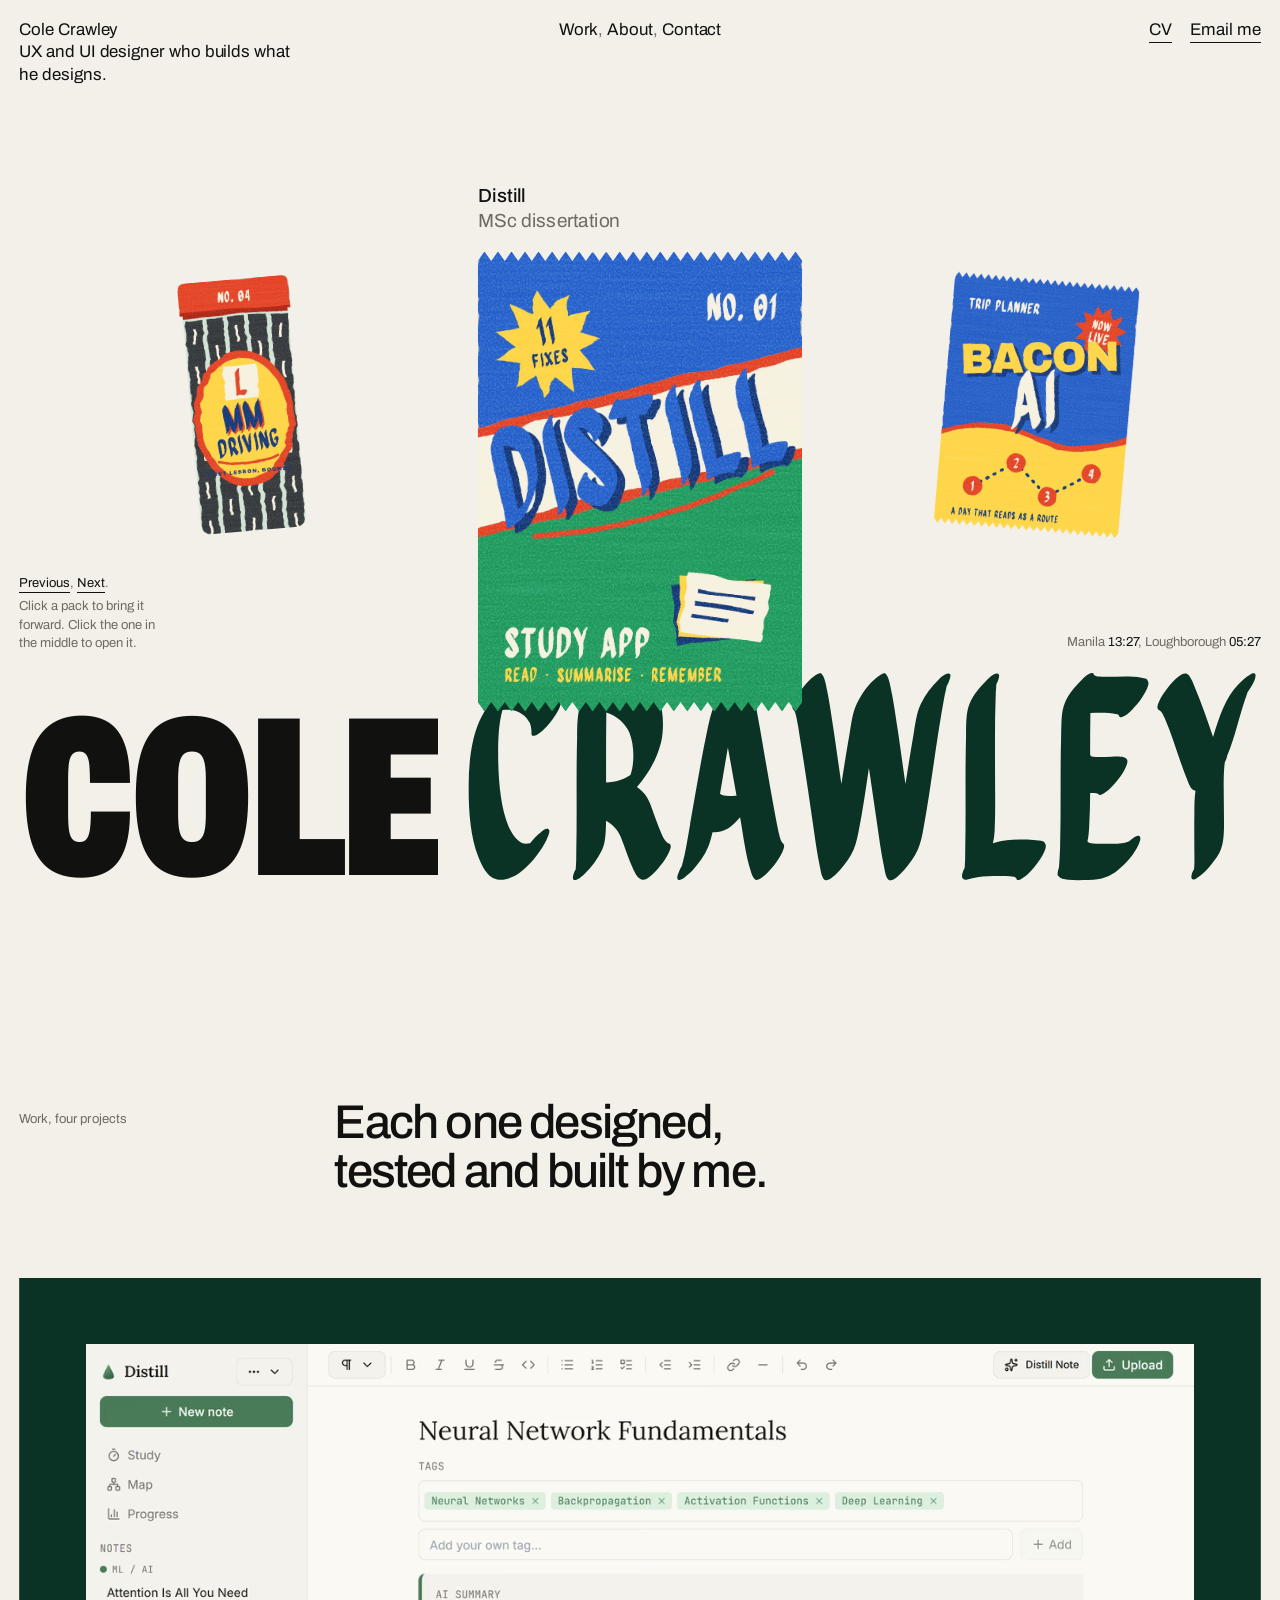
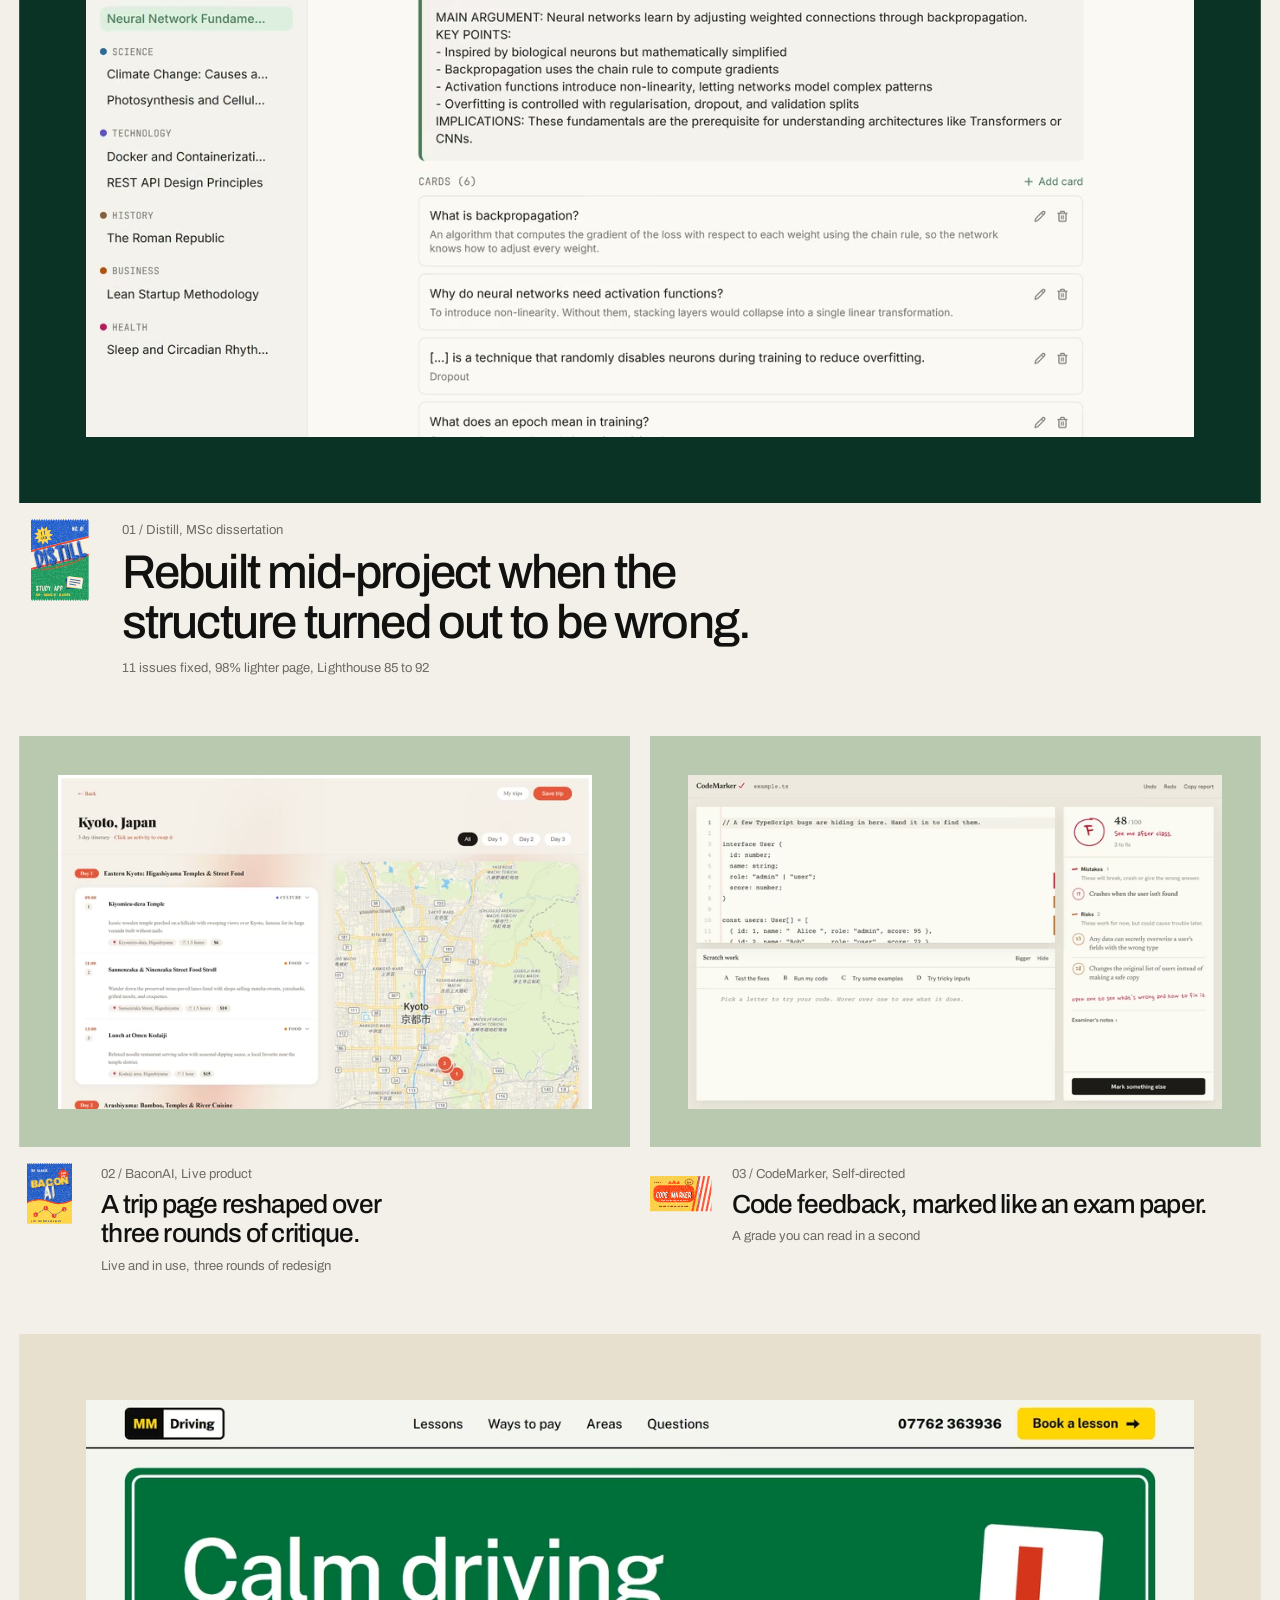
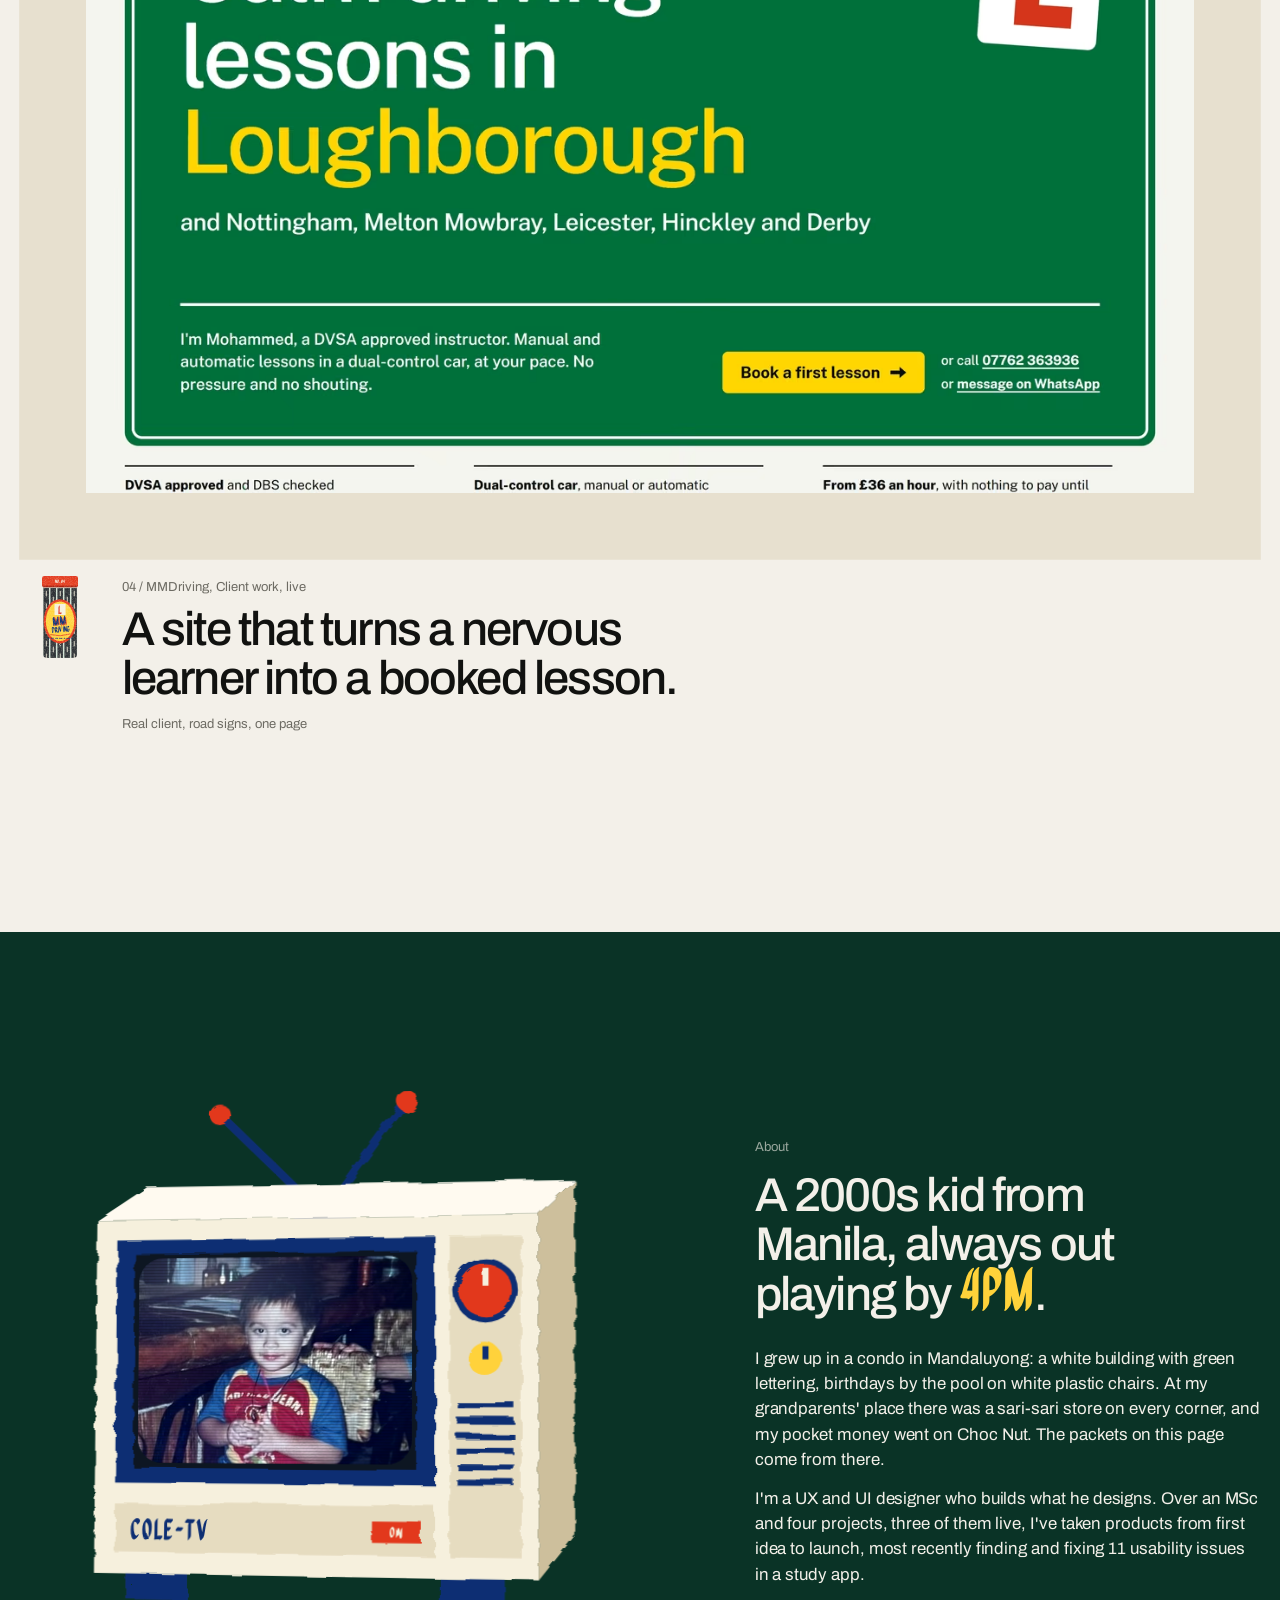
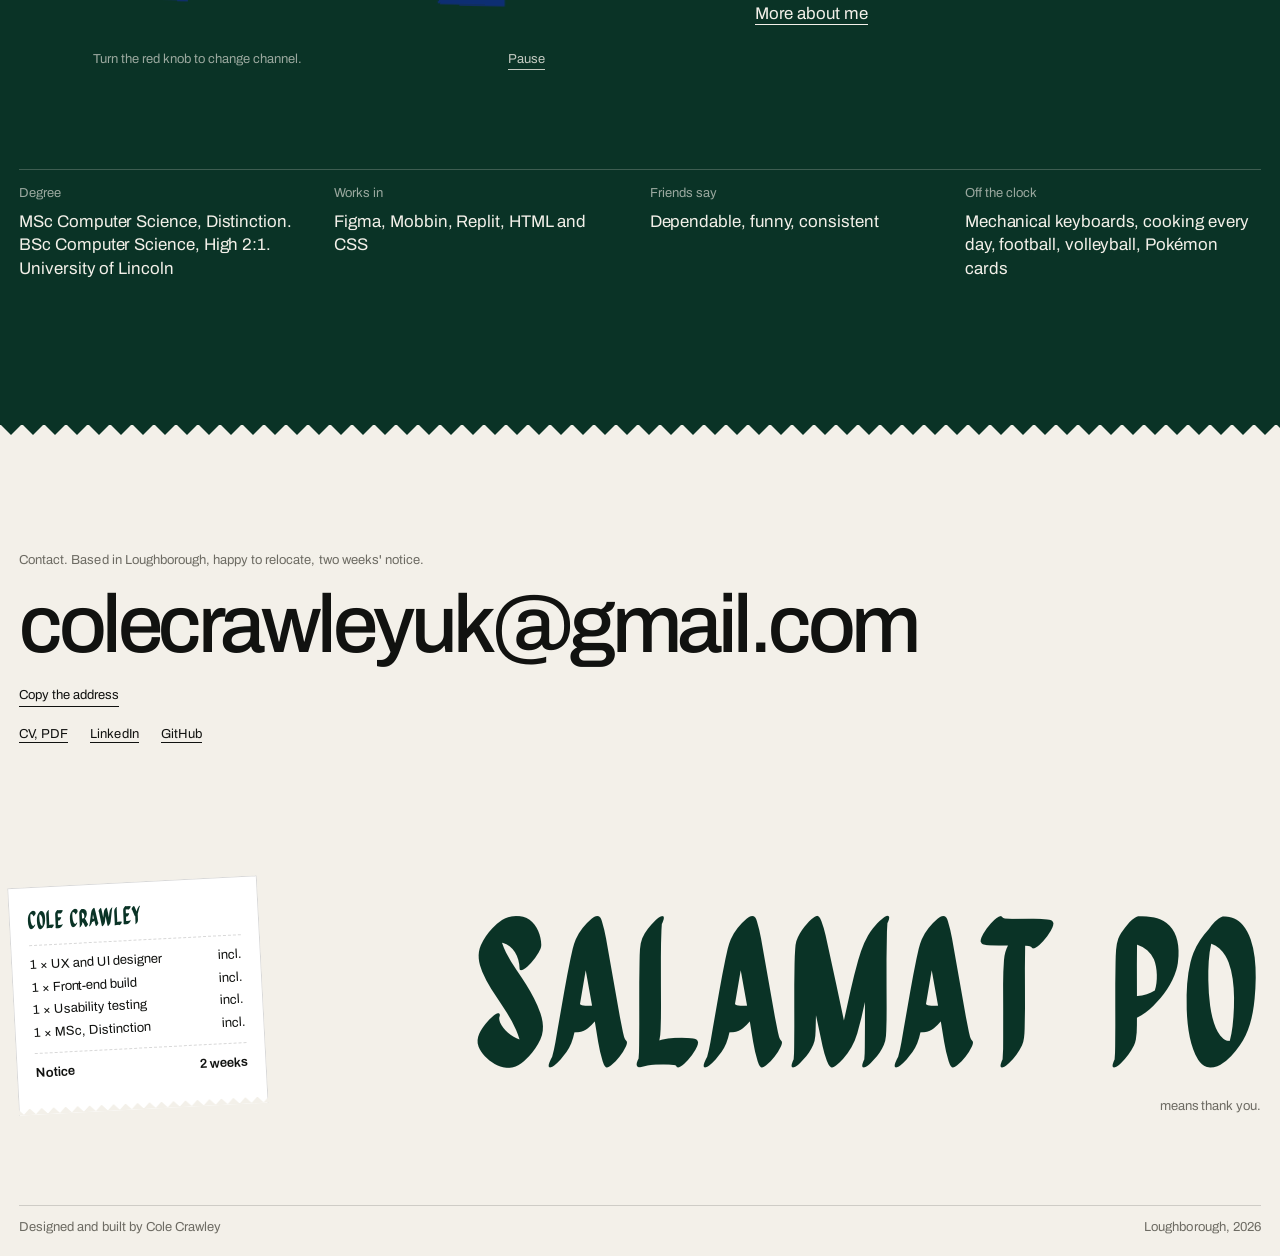
==== commit ec089c1e: "Shelf: keep packs centred on Android Chrome and smooth on Firefox Chrome on Android scrolled the she" ====
--- a/index.html
+++ b/index.html
@@ -9,7 +9,7 @@
 <link rel="apple-touch-icon" href="apple-touch-icon.png">
 <link rel="preload" href="fonts/archivo-latin.woff2" as="font" type="font/woff2" crossorigin>
 <link rel="preload" href="fonts/quiapo.woff2" as="font" type="font/woff2" crossorigin>
-<link rel="stylesheet" href="styles.css?v=1791821582">
+<link rel="stylesheet" href="styles.css?v=1792335545">
 <script>/* Vercel Web Analytics (no cookies), only on the real site, so a local preview never asks for a missing script */
 if (/(^|[.])colecrawley[.]com$|vercel[.]app$/.test(location.hostname)) { window.va = window.va || function () { (window.vaq = window.vaq || []).push(arguments); };
 var va = document.createElement('script'); va.defer = true; va.src = '/_vercel/insights/script.js'; document.head.appendChild(va); }</script>
@@ -48,14 +48,14 @@
     <p class="top-r"><a class="u" href="cv/Cole_Crawley_CV.pdf">CV</a><a class="u" href="mailto:colecrawleyuk@gmail.com">Email me</a></p>
   </header>
 
-  <ul class="lineup" aria-label="Projects"><li class="item" data-i="0" style="--ph:35"><a href="distill.html" aria-label="Distill, MSc dissertation. Rebuilt mid-project when the structure turned out to be wrong."><span class="item-cap"><b>Distill</b><br>MSc dissertation</span><span class="pack"><svg class="pack-art" style="--ar:0.7059" viewBox="0 0 240 340" role="img" aria-hidden="true"><defs><clipPath id="c-distill"><path d="M0 7 L5.0 0 L10.0 7 L15.0 0 L20.0 7 L25.0 0 L30.0 7 L35.0 0 L40.0 7 L45.0 0 L50.0 7 L55.0 0 L60.0 7 L65.0 0 L70.0 7 L75.0 0 L80.0 7 L85.0 0 L90.0 7 L95.0 0 L100.0 7 L105.0 0 L110.0 7 L115.0 0 L120.0 7 L125.0 0 L130.0 7 L135.0 0 L140.0 7 L145.0 0 L150.0 7 L155.0 0 L160.0 7 L165.0 0 L170.0 7 L175.0 0 L180.0 7 L185.0 0 L190.0 7 L195.0 0 L200.0 7 L205.0 0 L210.0 7 L215.0 0 L220.0 7 L225.0 0 L230.0 7 L235.0 0 L240.0 7 L240 333 L235.0 340 L230.0 333 L225.0 340 L220.0 333 L215.0 340 L210.0 333 L205.0 340 L200.0 333 L195.0 340 L190.0 333 L185.0 340 L180.0 333 L175.0 340 L170.0 333 L165.0 340 L160.0 333 L155.0 340 L150.0 333 L145.0 340 L140.0 333 L135.0 340 L130.0 333 L125.0 340 L120.0 333 L115.0 340 L110.0 333 L105.0 340 L100.0 333 L95.0 340 L90.0 333 L85.0 340 L80.0 333 L75.0 340 L70.0 333 L65.0 340 L60.0 333 L55.0 340 L50.0 333 L45.0 340 L40.0 333 L35.0 340 L30.0 333 L25.0 340 L20.0 333 L15.0 340 L10.0 333 L5.0 340 L0.0 333 Z"/></clipPath></defs><g clip-path="url(#c-distill)"><g filter="url(#brush)"><rect width="240" height="340" fill="#1f58c9"/><path d="M-10 214 L250 150 L250 350 L-10 350Z" fill="#159457"/>
+  <ul class="lineup" aria-label="Projects"><li class="item" data-i="0" data-flat="img/packs/distill.webp?v=1792335545" style="--ph:35"><a href="distill.html" aria-label="Distill, MSc dissertation. Rebuilt mid-project when the structure turned out to be wrong."><span class="item-cap"><b>Distill</b><br>MSc dissertation</span><span class="pack"><svg class="pack-art" style="--ar:0.7059" viewBox="0 0 240 340" role="img" aria-hidden="true"><defs><clipPath id="c-distill"><path d="M0 7 L5.0 0 L10.0 7 L15.0 0 L20.0 7 L25.0 0 L30.0 7 L35.0 0 L40.0 7 L45.0 0 L50.0 7 L55.0 0 L60.0 7 L65.0 0 L70.0 7 L75.0 0 L80.0 7 L85.0 0 L90.0 7 L95.0 0 L100.0 7 L105.0 0 L110.0 7 L115.0 0 L120.0 7 L125.0 0 L130.0 7 L135.0 0 L140.0 7 L145.0 0 L150.0 7 L155.0 0 L160.0 7 L165.0 0 L170.0 7 L175.0 0 L180.0 7 L185.0 0 L190.0 7 L195.0 0 L200.0 7 L205.0 0 L210.0 7 L215.0 0 L220.0 7 L225.0 0 L230.0 7 L235.0 0 L240.0 7 L240 333 L235.0 340 L230.0 333 L225.0 340 L220.0 333 L215.0 340 L210.0 333 L205.0 340 L200.0 333 L195.0 340 L190.0 333 L185.0 340 L180.0 333 L175.0 340 L170.0 333 L165.0 340 L160.0 333 L155.0 340 L150.0 333 L145.0 340 L140.0 333 L135.0 340 L130.0 333 L125.0 340 L120.0 333 L115.0 340 L110.0 333 L105.0 340 L100.0 333 L95.0 340 L90.0 333 L85.0 340 L80.0 333 L75.0 340 L70.0 333 L65.0 340 L60.0 333 L55.0 340 L50.0 333 L45.0 340 L40.0 333 L35.0 340 L30.0 333 L25.0 340 L20.0 333 L15.0 340 L10.0 333 L5.0 340 L0.0 333 Z"/></clipPath></defs><g clip-path="url(#c-distill)"><g filter="url(#brush)"><rect width="240" height="340" fill="#1f58c9"/><path d="M-10 214 L250 150 L250 350 L-10 350Z" fill="#159457"/>
 <path d="M-10 132 L250 68 L250 150 L-10 214Z" fill="#f6f0dd"/><path d="M-10 132 L250 68 L250 76 L-10 140Z" fill="#e2371f"/><path d="M-10 206 L250 142 L250 150 L-10 214Z" fill="#e2371f"/>
 <polygon points="66.5,30.7 67.3,48.2 84.3,44.5 75.5,59.6 91.9,65.7 76.4,73.7 86.8,87.7 69.4,85.9 70.7,103.4 57.0,92.5 48.6,107.9 42.9,91.3 27.6,99.7 31.8,82.7 14.3,81.5 27.0,69.4 13.0,59.0 30.2,55.7 24.1,39.3 40.3,45.9 44.0,28.8 54.1,43.1" fill="#ffd23a"/>
 <g transform="translate(150 236) rotate(9)"><rect x="-8" y="10" width="62" height="44" fill="#0e2f73" transform="rotate(-14)"/><rect x="0" y="4" width="62" height="44" fill="#ffd23a" transform="rotate(-6)"/><rect x="6" y="0" width="62" height="44" fill="#f6f0dd"/><path d="M14 12 h44 M14 22 h44 M14 32 h28" stroke="#0e2f73" stroke-width="3" fill="none"/></g></g>
 <g transform="rotate(-13.8 120 150)" filter="url(#wob2)"><text x="125" y="183" text-anchor="middle" fill="#0e2f73" style="font:400 96px Quiapo;letter-spacing:.6px" >DISTILL</text><text x="120" y="178" text-anchor="middle" fill="#1f58c9" style="font:400 96px Quiapo;letter-spacing:.6px" >DISTILL</text>
 <path d="M30 190 q90 16 182 -4" fill="none" stroke="#e2371f" stroke-width="4" stroke-linecap="round"/></g>
 <g filter="url(#wob2)"><g transform="rotate(-10 52 68)"><text x="52" y="68" text-anchor="middle" fill="#0e2f73" style="font:400 26px Quiapo;letter-spacing:.6px" >11</text><text x="52" y="84" text-anchor="middle" fill="#0e2f73" style="font:400 14px Quiapo;letter-spacing:.6px" >FIXES</text></g>
-<text x="222" y="50" text-anchor="end" fill="#f6f0dd" style="font:400 26px Quiapo;letter-spacing:.6px" >NO. 01</text><text x="20" y="300" text-anchor="start" fill="#f6f0dd" style="font:400 30px Quiapo;letter-spacing:.6px" >STUDY APP</text><text x="20" y="318" text-anchor="start" fill="#ffd23a" style="font:400 14px Quiapo;letter-spacing:.6px" >READ · SUMMARISE · REMEMBER</text></g><rect width="240" height="340" filter="url(#streak)" opacity=".45" style="mix-blend-mode:soft-light"/><rect width="240" height="340" fill="#fbf7ea" filter="url(#ink)" opacity="0.22"/></g></svg></span></a></li><li class="item" data-i="1" style="--ph:35"><a href="bacon.html" aria-label="BaconAI, Live product. A trip page reshaped over three rounds of critique."><span class="item-cap"><b>BaconAI</b><br>Live product</span><span class="pack"><svg class="pack-art" style="--ar:0.7353" viewBox="0 0 250 340" role="img" aria-hidden="true"><defs><clipPath id="c-bacon"><path d="M0 7 L5.0 0 L10.0 7 L15.0 0 L20.0 7 L25.0 0 L30.0 7 L35.0 0 L40.0 7 L45.0 0 L50.0 7 L55.0 0 L60.0 7 L65.0 0 L70.0 7 L75.0 0 L80.0 7 L85.0 0 L90.0 7 L95.0 0 L100.0 7 L105.0 0 L110.0 7 L115.0 0 L120.0 7 L125.0 0 L130.0 7 L135.0 0 L140.0 7 L145.0 0 L150.0 7 L155.0 0 L160.0 7 L165.0 0 L170.0 7 L175.0 0 L180.0 7 L185.0 0 L190.0 7 L195.0 0 L200.0 7 L205.0 0 L210.0 7 L215.0 0 L220.0 7 L225.0 0 L230.0 7 L235.0 0 L240.0 7 L245.0 0 L250.0 7 L250 333 L245.0 340 L240.0 333 L235.0 340 L230.0 333 L225.0 340 L220.0 333 L215.0 340 L210.0 333 L205.0 340 L200.0 333 L195.0 340 L190.0 333 L185.0 340 L180.0 333 L175.0 340 L170.0 333 L165.0 340 L160.0 333 L155.0 340 L150.0 333 L145.0 340 L140.0 333 L135.0 340 L130.0 333 L125.0 340 L120.0 333 L115.0 340 L110.0 333 L105.0 340 L100.0 333 L95.0 340 L90.0 333 L85.0 340 L80.0 333 L75.0 340 L70.0 333 L65.0 340 L60.0 333 L55.0 340 L50.0 333 L45.0 340 L40.0 333 L35.0 340 L30.0 333 L25.0 340 L20.0 333 L15.0 340 L10.0 333 L5.0 340 L0.0 333 Z"/></clipPath></defs><g clip-path="url(#c-bacon)"><g filter="url(#brush)"><rect width="250" height="340" fill="#1b55c4"/><path d="M-10 222 q70 -34 135 -8 t135 -14 V350 H-10Z" fill="#ffd23a"/>
+<text x="222" y="50" text-anchor="end" fill="#f6f0dd" style="font:400 26px Quiapo;letter-spacing:.6px" >NO. 01</text><text x="20" y="300" text-anchor="start" fill="#f6f0dd" style="font:400 30px Quiapo;letter-spacing:.6px" >STUDY APP</text><text x="20" y="318" text-anchor="start" fill="#ffd23a" style="font:400 14px Quiapo;letter-spacing:.6px" >READ · SUMMARISE · REMEMBER</text></g><rect width="240" height="340" filter="url(#streak)" opacity=".45" style="mix-blend-mode:soft-light"/><rect width="240" height="340" fill="#fbf7ea" filter="url(#ink)" opacity="0.22"/></g></svg></span></a></li><li class="item" data-i="1" data-flat="img/packs/bacon.webp?v=1792335545" style="--ph:35"><a href="bacon.html" aria-label="BaconAI, Live product. A trip page reshaped over three rounds of critique."><span class="item-cap"><b>BaconAI</b><br>Live product</span><span class="pack"><svg class="pack-art" style="--ar:0.7353" viewBox="0 0 250 340" role="img" aria-hidden="true"><defs><clipPath id="c-bacon"><path d="M0 7 L5.0 0 L10.0 7 L15.0 0 L20.0 7 L25.0 0 L30.0 7 L35.0 0 L40.0 7 L45.0 0 L50.0 7 L55.0 0 L60.0 7 L65.0 0 L70.0 7 L75.0 0 L80.0 7 L85.0 0 L90.0 7 L95.0 0 L100.0 7 L105.0 0 L110.0 7 L115.0 0 L120.0 7 L125.0 0 L130.0 7 L135.0 0 L140.0 7 L145.0 0 L150.0 7 L155.0 0 L160.0 7 L165.0 0 L170.0 7 L175.0 0 L180.0 7 L185.0 0 L190.0 7 L195.0 0 L200.0 7 L205.0 0 L210.0 7 L215.0 0 L220.0 7 L225.0 0 L230.0 7 L235.0 0 L240.0 7 L245.0 0 L250.0 7 L250 333 L245.0 340 L240.0 333 L235.0 340 L230.0 333 L225.0 340 L220.0 333 L215.0 340 L210.0 333 L205.0 340 L200.0 333 L195.0 340 L190.0 333 L185.0 340 L180.0 333 L175.0 340 L170.0 333 L165.0 340 L160.0 333 L155.0 340 L150.0 333 L145.0 340 L140.0 333 L135.0 340 L130.0 333 L125.0 340 L120.0 333 L115.0 340 L110.0 333 L105.0 340 L100.0 333 L95.0 340 L90.0 333 L85.0 340 L80.0 333 L75.0 340 L70.0 333 L65.0 340 L60.0 333 L55.0 340 L50.0 333 L45.0 340 L40.0 333 L35.0 340 L30.0 333 L25.0 340 L20.0 333 L15.0 340 L10.0 333 L5.0 340 L0.0 333 Z"/></clipPath></defs><g clip-path="url(#c-bacon)"><g filter="url(#brush)"><rect width="250" height="340" fill="#1b55c4"/><path d="M-10 222 q70 -34 135 -8 t135 -14 V350 H-10Z" fill="#ffd23a"/>
 <path d="M-10 222 q70 -34 135 -8 t135 -14" fill="none" stroke="#e2371f" stroke-width="7"/><polygon points="215.0,30.4 216.0,45.8 231.1,42.8 223.7,56.3 237.9,61.9 224.4,69.2 233.4,81.7 218.0,80.5 218.8,95.8 206.6,86.5 198.9,99.9 193.7,85.4 180.0,92.5 183.4,77.5 168.1,76.1 179.0,65.3 166.9,55.9 182.0,52.7 176.9,38.2 191.3,43.7 194.8,28.7 204.0,41.1" fill="#e2371f"/></g>
 <g transform="rotate(-6 120 140)" filter="url(#wob2)">
 <text x="25" y="131" fill="#0e2f73" style="font:900 58px Archivo;font-stretch:96%;letter-spacing:-2px">BACON</text>
@@ -63,7 +63,7 @@
 <text x="92" y="207" text-anchor="start" fill="#0e2f73" style="font:400 104px Quiapo;letter-spacing:.6px" >AI</text><text x="86" y="201" text-anchor="start" fill="#f6f0dd" style="font:400 104px Quiapo;letter-spacing:.6px" >AI</text></g>
 <g filter="url(#wob2)"><path d="M48 286 L104 250 L150 292 L206 256" fill="none" stroke="#0e2f73" stroke-width="4" stroke-dasharray="2 9" stroke-linecap="round"/><circle cx="48" cy="286" r="13" fill="#e2371f"/><text x="48" y="293" text-anchor="middle" fill="#f6f0dd" style="font:400 19px Quiapo;letter-spacing:.6px" >1</text><circle cx="104" cy="250" r="13" fill="#e2371f"/><text x="104" y="257" text-anchor="middle" fill="#f6f0dd" style="font:400 19px Quiapo;letter-spacing:.6px" >2</text><circle cx="150" cy="292" r="13" fill="#e2371f"/><text x="150" y="299" text-anchor="middle" fill="#f6f0dd" style="font:400 19px Quiapo;letter-spacing:.6px" >3</text><circle cx="206" cy="256" r="13" fill="#e2371f"/><text x="206" y="263" text-anchor="middle" fill="#f6f0dd" style="font:400 19px Quiapo;letter-spacing:.6px" >4</text>
 <g transform="rotate(9 202 64)"><text x="202" y="62" text-anchor="middle" fill="#f6f0dd" style="font:400 17px Quiapo;letter-spacing:.6px" >NOW</text><text x="202" y="80" text-anchor="middle" fill="#f6f0dd" style="font:400 19px Quiapo;letter-spacing:.6px" >LIVE</text></g>
-<text x="22" y="48" text-anchor="start" fill="#f6f0dd" style="font:400 20px Quiapo;letter-spacing:.6px" >TRIP PLANNER</text><text x="22" y="326" text-anchor="start" fill="#0e2f73" style="font:400 13px Quiapo;letter-spacing:.6px" >A DAY THAT READS AS A ROUTE</text></g><rect width="250" height="340" filter="url(#streak)" opacity=".45" style="mix-blend-mode:soft-light"/><rect width="250" height="340" fill="#fbf7ea" filter="url(#ink)" opacity="0.22"/></g></svg></span></a></li><li class="item" data-i="2" style="--ph:24"><a href="code.html" aria-label="CodeMarker, Self-directed. Code feedback, marked like an exam paper."><span class="item-cap"><b>CodeMarker</b><br>Self-directed</span><span class="pack"><svg class="pack-art" style="--ar:1.7347" viewBox="0 0 340 196" role="img" aria-hidden="true"><defs><clipPath id="c-code"><rect width="340" height="196" rx="5"/></clipPath></defs><g clip-path="url(#c-code)"><rect width="340" height="196" fill="#fbf7ea"/>
+<text x="22" y="48" text-anchor="start" fill="#f6f0dd" style="font:400 20px Quiapo;letter-spacing:.6px" >TRIP PLANNER</text><text x="22" y="326" text-anchor="start" fill="#0e2f73" style="font:400 13px Quiapo;letter-spacing:.6px" >A DAY THAT READS AS A ROUTE</text></g><rect width="250" height="340" filter="url(#streak)" opacity=".45" style="mix-blend-mode:soft-light"/><rect width="250" height="340" fill="#fbf7ea" filter="url(#ink)" opacity="0.22"/></g></svg></span></a></li><li class="item" data-i="2" data-flat="img/packs/code.webp?v=1792335545" style="--ph:24"><a href="code.html" aria-label="CodeMarker, Self-directed. Code feedback, marked like an exam paper."><span class="item-cap"><b>CodeMarker</b><br>Self-directed</span><span class="pack"><svg class="pack-art" style="--ar:1.7347" viewBox="0 0 340 196" role="img" aria-hidden="true"><defs><clipPath id="c-code"><rect width="340" height="196" rx="5"/></clipPath></defs><g clip-path="url(#c-code)"><rect width="340" height="196" fill="#fbf7ea"/>
 <g style="mix-blend-mode:multiply" filter="url(#wob)"><rect width="262" height="196" fill="#ffd84a"/><rect width="262" height="196" fill="url(#dotsY)"/></g>
 <g style="mix-blend-mode:multiply" filter="url(#wob2)" transform="translate(1.6 -1.2)"><rect x="18" y="52" width="226" height="94" rx="30" fill="#ff4f38"/><path d="M146 44 l10 -16 l12 13 l12 -18 l12 18 l12 -13 l10 16 z" fill="#ff4f38" transform="translate(-48 0)"/></g>
 <g style="mix-blend-mode:multiply" filter="url(#wob2)"><path d="M268 0 l-40 196 h12 l40 -196z" fill="#ff4f38"/><path d="M294 0 l-40 196 h12 l40 -196z" fill="#ff4f38"/><path d="M320 0 l-40 196 h12 l40 -196z" fill="#ff4f38"/><path d="M346 0 l-40 196 h12 l40 -196z" fill="#ff4f38"/><path d="M372 0 l-40 196 h12 l40 -196z" fill="#ff4f38"/><path d="M398 0 l-40 196 h12 l40 -196z" fill="#ff4f38"/><path d="M262 0 l10 22 l-8 20 l9 24 l-9 22 l8 22 l-9 24 l9 22 l-10 20 v20" fill="none" stroke="#2f6bf0" stroke-width="2.4"/></g>
@@ -71,7 +71,7 @@
 <text x="131" y="138" text-anchor="middle" fill="#fbf7ea" style="font:800 7.5px Archivo;letter-spacing:1.6px">FEEDBACK, MARKED IN RED PEN</text>
 <text x="131" y="170" text-anchor="middle" fill="#7a1108" style="font:900 9px Archivo;letter-spacing:1.6px">A GRADE YOU READ IN A SECOND</text>
 <ellipse cx="216" cy="34" rx="22" ry="16" fill="none" stroke="#7a1108" stroke-width="2.6" transform="rotate(-9 216 34)"/><text x="216" y="42" text-anchor="middle" fill="#7a1108" style="font:400 24px Quiapo;letter-spacing:.6px" >A+</text>
-<text x="24" y="38" fill="#7a1108" style="font:900 9px Archivo;letter-spacing:1.4px">NO. 03</text></g><rect width="340" height="196" fill="#fbf7ea" filter="url(#ink)" opacity="0.3"/></g></svg></span></a></li><li class="item" data-i="3" style="--ph:35"><a href="mm.html" aria-label="MMDriving, Client work, live. A site that turns a nervous learner into a booked lesson."><span class="item-cap"><b>MMDriving</b><br>Client work, live</span><span class="pack"><svg class="pack-art" style="--ar:0.4412" viewBox="0 0 150 340" role="img" aria-hidden="true"><defs><clipPath id="c-mm"><path d="M10 0 h130 q10 0 10 10 v34 h-4 v280 q0 16 -16 16 h-110 q-16 0 -16 -16 v-280 h-4 v-34 q0 -10 10 -10z"/></clipPath></defs><g clip-path="url(#c-mm)"><g filter="url(#brush)"><rect width="150" height="340" fill="#cfe0d2"/><rect x="6" y="50" width="23" height="290" fill="#2b2f33"/><rect x="16" y="62" width="3.5" height="22" fill="#f6f0dd"/><rect x="16" y="114" width="3.5" height="22" fill="#f6f0dd"/><rect x="16" y="166" width="3.5" height="22" fill="#f6f0dd"/><rect x="16" y="218" width="3.5" height="22" fill="#f6f0dd"/><rect x="16" y="270" width="3.5" height="22" fill="#f6f0dd"/><rect x="16" y="322" width="3.5" height="22" fill="#f6f0dd"/><rect x="35" y="50" width="23" height="290" fill="#2b2f33"/><rect x="45" y="86" width="3.5" height="22" fill="#f6f0dd"/><rect x="45" y="138" width="3.5" height="22" fill="#f6f0dd"/><rect x="45" y="190" width="3.5" height="22" fill="#f6f0dd"/><rect x="45" y="242" width="3.5" height="22" fill="#f6f0dd"/><rect x="45" y="294" width="3.5" height="22" fill="#f6f0dd"/><rect x="64" y="50" width="23" height="290" fill="#2b2f33"/><rect x="74" y="62" width="3.5" height="22" fill="#f6f0dd"/><rect x="74" y="114" width="3.5" height="22" fill="#f6f0dd"/><rect x="74" y="166" width="3.5" height="22" fill="#f6f0dd"/><rect x="74" y="218" width="3.5" height="22" fill="#f6f0dd"/><rect x="74" y="270" width="3.5" height="22" fill="#f6f0dd"/><rect x="74" y="322" width="3.5" height="22" fill="#f6f0dd"/><rect x="93" y="50" width="23" height="290" fill="#2b2f33"/><rect x="103" y="86" width="3.5" height="22" fill="#f6f0dd"/><rect x="103" y="138" width="3.5" height="22" fill="#f6f0dd"/><rect x="103" y="190" width="3.5" height="22" fill="#f6f0dd"/><rect x="103" y="242" width="3.5" height="22" fill="#f6f0dd"/><rect x="103" y="294" width="3.5" height="22" fill="#f6f0dd"/><rect x="122" y="50" width="23" height="290" fill="#2b2f33"/><rect x="132" y="62" width="3.5" height="22" fill="#f6f0dd"/><rect x="132" y="114" width="3.5" height="22" fill="#f6f0dd"/><rect x="132" y="166" width="3.5" height="22" fill="#f6f0dd"/><rect x="132" y="218" width="3.5" height="22" fill="#f6f0dd"/><rect x="132" y="270" width="3.5" height="22" fill="#f6f0dd"/><rect x="132" y="322" width="3.5" height="22" fill="#f6f0dd"/><rect width="150" height="46" fill="#e2371f"/><rect y="40" width="150" height="7" fill="#a81e10"/>
+<text x="24" y="38" fill="#7a1108" style="font:900 9px Archivo;letter-spacing:1.4px">NO. 03</text></g><rect width="340" height="196" fill="#fbf7ea" filter="url(#ink)" opacity="0.3"/></g></svg></span></a></li><li class="item" data-i="3" data-flat="img/packs/mm.webp?v=1792335545" style="--ph:35"><a href="mm.html" aria-label="MMDriving, Client work, live. A site that turns a nervous learner into a booked lesson."><span class="item-cap"><b>MMDriving</b><br>Client work, live</span><span class="pack"><svg class="pack-art" style="--ar:0.4412" viewBox="0 0 150 340" role="img" aria-hidden="true"><defs><clipPath id="c-mm"><path d="M10 0 h130 q10 0 10 10 v34 h-4 v280 q0 16 -16 16 h-110 q-16 0 -16 -16 v-280 h-4 v-34 q0 -10 10 -10z"/></clipPath></defs><g clip-path="url(#c-mm)"><g filter="url(#brush)"><rect width="150" height="340" fill="#cfe0d2"/><rect x="6" y="50" width="23" height="290" fill="#2b2f33"/><rect x="16" y="62" width="3.5" height="22" fill="#f6f0dd"/><rect x="16" y="114" width="3.5" height="22" fill="#f6f0dd"/><rect x="16" y="166" width="3.5" height="22" fill="#f6f0dd"/><rect x="16" y="218" width="3.5" height="22" fill="#f6f0dd"/><rect x="16" y="270" width="3.5" height="22" fill="#f6f0dd"/><rect x="16" y="322" width="3.5" height="22" fill="#f6f0dd"/><rect x="35" y="50" width="23" height="290" fill="#2b2f33"/><rect x="45" y="86" width="3.5" height="22" fill="#f6f0dd"/><rect x="45" y="138" width="3.5" height="22" fill="#f6f0dd"/><rect x="45" y="190" width="3.5" height="22" fill="#f6f0dd"/><rect x="45" y="242" width="3.5" height="22" fill="#f6f0dd"/><rect x="45" y="294" width="3.5" height="22" fill="#f6f0dd"/><rect x="64" y="50" width="23" height="290" fill="#2b2f33"/><rect x="74" y="62" width="3.5" height="22" fill="#f6f0dd"/><rect x="74" y="114" width="3.5" height="22" fill="#f6f0dd"/><rect x="74" y="166" width="3.5" height="22" fill="#f6f0dd"/><rect x="74" y="218" width="3.5" height="22" fill="#f6f0dd"/><rect x="74" y="270" width="3.5" height="22" fill="#f6f0dd"/><rect x="74" y="322" width="3.5" height="22" fill="#f6f0dd"/><rect x="93" y="50" width="23" height="290" fill="#2b2f33"/><rect x="103" y="86" width="3.5" height="22" fill="#f6f0dd"/><rect x="103" y="138" width="3.5" height="22" fill="#f6f0dd"/><rect x="103" y="190" width="3.5" height="22" fill="#f6f0dd"/><rect x="103" y="242" width="3.5" height="22" fill="#f6f0dd"/><rect x="103" y="294" width="3.5" height="22" fill="#f6f0dd"/><rect x="122" y="50" width="23" height="290" fill="#2b2f33"/><rect x="132" y="62" width="3.5" height="22" fill="#f6f0dd"/><rect x="132" y="114" width="3.5" height="22" fill="#f6f0dd"/><rect x="132" y="166" width="3.5" height="22" fill="#f6f0dd"/><rect x="132" y="218" width="3.5" height="22" fill="#f6f0dd"/><rect x="132" y="270" width="3.5" height="22" fill="#f6f0dd"/><rect x="132" y="322" width="3.5" height="22" fill="#f6f0dd"/><rect width="150" height="46" fill="#e2371f"/><rect y="40" width="150" height="7" fill="#a81e10"/>
 <ellipse cx="75" cy="188" rx="68" ry="92" fill="#e2371f"/><ellipse cx="75" cy="188" rx="59" ry="82" fill="#ffd23a"/>
 <rect x="52" y="116" width="46" height="46" fill="#f6f0dd"/></g>
 <g filter="url(#wob2)"><text x="75" y="156" text-anchor="middle" fill="#e2371f" style="font:400 48px Quiapo;letter-spacing:.6px" >L</text>
@@ -92,7 +92,7 @@
   <div class="cards">
     <article class="card full" id="distill">
   <a class="card-a" href="distill.html">
-    <span class="plate t-green"><span class="plate-in" data-wipe><picture class="ph" style="background-image:url([data-uri])"><source type="image/avif" srcset="img/r/distill-note-400.avif?v=1791821582 400w, img/r/distill-note-640.avif?v=1791821582 640w, img/r/distill-note-960.avif?v=1791821582 960w, img/r/distill-note-1280.avif?v=1791821582 1280w, img/r/distill-note-1600.avif?v=1791821582 1600w, img/r/distill-note-2400.avif?v=1791821582 2400w, img/r/distill-note-3200.avif?v=1791821582 3200w" sizes="(max-width: 820px) 100vw, 88vw"><img src="img/r/distill-note-1280.webp?v=1791821582" srcset="img/r/distill-note-400.webp?v=1791821582 400w, img/r/distill-note-640.webp?v=1791821582 640w, img/r/distill-note-960.webp?v=1791821582 960w, img/r/distill-note-1280.webp?v=1791821582 1280w, img/r/distill-note-1600.webp?v=1791821582 1600w, img/r/distill-note-2400.webp?v=1791821582 2400w, img/r/distill-note-3200.webp?v=1791821582 3200w" sizes="(max-width: 820px) 100vw, 88vw" alt="Distill: a note with its summary, tags and flashcards above the writing" width="3200" height="2000" data-fallback="img/r/distill-note-1280.webp?v=1791821582" loading="lazy" decoding="async"></picture></span></span>
+    <span class="plate t-green"><span class="plate-in" data-wipe><picture class="ph" style="background-image:url([data-uri])"><source type="image/avif" srcset="img/r/distill-note-400.avif?v=1792335545 400w, img/r/distill-note-640.avif?v=1792335545 640w, img/r/distill-note-960.avif?v=1792335545 960w, img/r/distill-note-1280.avif?v=1792335545 1280w, img/r/distill-note-1600.avif?v=1792335545 1600w, img/r/distill-note-2400.avif?v=1792335545 2400w, img/r/distill-note-3200.avif?v=1792335545 3200w" sizes="(max-width: 820px) 100vw, 88vw"><img src="img/r/distill-note-1280.webp?v=1792335545" srcset="img/r/distill-note-400.webp?v=1792335545 400w, img/r/distill-note-640.webp?v=1792335545 640w, img/r/distill-note-960.webp?v=1792335545 960w, img/r/distill-note-1280.webp?v=1792335545 1280w, img/r/distill-note-1600.webp?v=1792335545 1600w, img/r/distill-note-2400.webp?v=1792335545 2400w, img/r/distill-note-3200.webp?v=1792335545 3200w" sizes="(max-width: 820px) 100vw, 88vw" alt="Distill: a note with its summary, tags and flashcards above the writing" width="3200" height="2000" data-fallback="img/r/distill-note-1280.webp?v=1792335545" loading="lazy" decoding="async"></picture></span></span>
     <span class="card-meta">
       <span class="card-pack" style="view-transition-name:pack-distill"><svg class="pack-art" style="--ar:0.7059" viewBox="0 0 240 340" role="img" aria-hidden="true"><defs><clipPath id="c-distill"><path d="M0 7 L5.0 0 L10.0 7 L15.0 0 L20.0 7 L25.0 0 L30.0 7 L35.0 0 L40.0 7 L45.0 0 L50.0 7 L55.0 0 L60.0 7 L65.0 0 L70.0 7 L75.0 0 L80.0 7 L85.0 0 L90.0 7 L95.0 0 L100.0 7 L105.0 0 L110.0 7 L115.0 0 L120.0 7 L125.0 0 L130.0 7 L135.0 0 L140.0 7 L145.0 0 L150.0 7 L155.0 0 L160.0 7 L165.0 0 L170.0 7 L175.0 0 L180.0 7 L185.0 0 L190.0 7 L195.0 0 L200.0 7 L205.0 0 L210.0 7 L215.0 0 L220.0 7 L225.0 0 L230.0 7 L235.0 0 L240.0 7 L240 333 L235.0 340 L230.0 333 L225.0 340 L220.0 333 L215.0 340 L210.0 333 L205.0 340 L200.0 333 L195.0 340 L190.0 333 L185.0 340 L180.0 333 L175.0 340 L170.0 333 L165.0 340 L160.0 333 L155.0 340 L150.0 333 L145.0 340 L140.0 333 L135.0 340 L130.0 333 L125.0 340 L120.0 333 L115.0 340 L110.0 333 L105.0 340 L100.0 333 L95.0 340 L90.0 333 L85.0 340 L80.0 333 L75.0 340 L70.0 333 L65.0 340 L60.0 333 L55.0 340 L50.0 333 L45.0 340 L40.0 333 L35.0 340 L30.0 333 L25.0 340 L20.0 333 L15.0 340 L10.0 333 L5.0 340 L0.0 333 Z"/></clipPath></defs><g clip-path="url(#c-distill)"><g filter="url(#brush)"><rect width="240" height="340" fill="#1f58c9"/><path d="M-10 214 L250 150 L250 350 L-10 350Z" fill="#159457"/>
 <path d="M-10 132 L250 68 L250 150 L-10 214Z" fill="#f6f0dd"/><path d="M-10 132 L250 68 L250 76 L-10 140Z" fill="#e2371f"/><path d="M-10 206 L250 142 L250 150 L-10 214Z" fill="#e2371f"/>
@@ -112,7 +112,7 @@
 </article>
     <article class="card " id="bacon">
   <a class="card-a" href="bacon.html">
-    <span class="plate t-sage"><span class="plate-in" data-wipe><picture class="ph" style="background-image:url([data-uri])"><source type="image/avif" srcset="img/r/bacon-trip-400.avif?v=1791821582 400w, img/r/bacon-trip-640.avif?v=1791821582 640w, img/r/bacon-trip-960.avif?v=1791821582 960w, img/r/bacon-trip-1280.avif?v=1791821582 1280w, img/r/bacon-trip-1600.avif?v=1791821582 1600w, img/r/bacon-trip-2400.avif?v=1791821582 2400w, img/r/bacon-trip-3200.avif?v=1791821582 3200w" sizes="(max-width: 820px) 100vw, 44vw"><img src="img/r/bacon-trip-1280.webp?v=1791821582" srcset="img/r/bacon-trip-400.webp?v=1791821582 400w, img/r/bacon-trip-640.webp?v=1791821582 640w, img/r/bacon-trip-960.webp?v=1791821582 960w, img/r/bacon-trip-1280.webp?v=1791821582 1280w, img/r/bacon-trip-1600.webp?v=1791821582 1600w, img/r/bacon-trip-2400.webp?v=1791821582 2400w, img/r/bacon-trip-3200.webp?v=1791821582 3200w" sizes="(max-width: 820px) 100vw, 44vw" alt="BaconAI: a Kyoto trip split into days beside a numbered map" width="3840" height="2400" data-fallback="img/r/bacon-trip-1280.webp?v=1791821582" loading="lazy" decoding="async"></picture></span></span>
+    <span class="plate t-sage"><span class="plate-in" data-wipe><picture class="ph" style="background-image:url([data-uri])"><source type="image/avif" srcset="img/r/bacon-trip-400.avif?v=1792335545 400w, img/r/bacon-trip-640.avif?v=1792335545 640w, img/r/bacon-trip-960.avif?v=1792335545 960w, img/r/bacon-trip-1280.avif?v=1792335545 1280w, img/r/bacon-trip-1600.avif?v=1792335545 1600w, img/r/bacon-trip-2400.avif?v=1792335545 2400w, img/r/bacon-trip-3200.avif?v=1792335545 3200w" sizes="(max-width: 820px) 100vw, 44vw"><img src="img/r/bacon-trip-1280.webp?v=1792335545" srcset="img/r/bacon-trip-400.webp?v=1792335545 400w, img/r/bacon-trip-640.webp?v=1792335545 640w, img/r/bacon-trip-960.webp?v=1792335545 960w, img/r/bacon-trip-1280.webp?v=1792335545 1280w, img/r/bacon-trip-1600.webp?v=1792335545 1600w, img/r/bacon-trip-2400.webp?v=1792335545 2400w, img/r/bacon-trip-3200.webp?v=1792335545 3200w" sizes="(max-width: 820px) 100vw, 44vw" alt="BaconAI: a Kyoto trip split into days beside a numbered map" width="3840" height="2400" data-fallback="img/r/bacon-trip-1280.webp?v=1792335545" loading="lazy" decoding="async"></picture></span></span>
     <span class="card-meta">
       <span class="card-pack" style="view-transition-name:pack-bacon"><svg class="pack-art" style="--ar:0.7353" viewBox="0 0 250 340" role="img" aria-hidden="true"><defs><clipPath id="c-bacon"><path d="M0 7 L5.0 0 L10.0 7 L15.0 0 L20.0 7 L25.0 0 L30.0 7 L35.0 0 L40.0 7 L45.0 0 L50.0 7 L55.0 0 L60.0 7 L65.0 0 L70.0 7 L75.0 0 L80.0 7 L85.0 0 L90.0 7 L95.0 0 L100.0 7 L105.0 0 L110.0 7 L115.0 0 L120.0 7 L125.0 0 L130.0 7 L135.0 0 L140.0 7 L145.0 0 L150.0 7 L155.0 0 L160.0 7 L165.0 0 L170.0 7 L175.0 0 L180.0 7 L185.0 0 L190.0 7 L195.0 0 L200.0 7 L205.0 0 L210.0 7 L215.0 0 L220.0 7 L225.0 0 L230.0 7 L235.0 0 L240.0 7 L245.0 0 L250.0 7 L250 333 L245.0 340 L240.0 333 L235.0 340 L230.0 333 L225.0 340 L220.0 333 L215.0 340 L210.0 333 L205.0 340 L200.0 333 L195.0 340 L190.0 333 L185.0 340 L180.0 333 L175.0 340 L170.0 333 L165.0 340 L160.0 333 L155.0 340 L150.0 333 L145.0 340 L140.0 333 L135.0 340 L130.0 333 L125.0 340 L120.0 333 L115.0 340 L110.0 333 L105.0 340 L100.0 333 L95.0 340 L90.0 333 L85.0 340 L80.0 333 L75.0 340 L70.0 333 L65.0 340 L60.0 333 L55.0 340 L50.0 333 L45.0 340 L40.0 333 L35.0 340 L30.0 333 L25.0 340 L20.0 333 L15.0 340 L10.0 333 L5.0 340 L0.0 333 Z"/></clipPath></defs><g clip-path="url(#c-bacon)"><g filter="url(#brush)"><rect width="250" height="340" fill="#1b55c4"/><path d="M-10 222 q70 -34 135 -8 t135 -14 V350 H-10Z" fill="#ffd23a"/>
 <path d="M-10 222 q70 -34 135 -8 t135 -14" fill="none" stroke="#e2371f" stroke-width="7"/><polygon points="215.0,30.4 216.0,45.8 231.1,42.8 223.7,56.3 237.9,61.9 224.4,69.2 233.4,81.7 218.0,80.5 218.8,95.8 206.6,86.5 198.9,99.9 193.7,85.4 180.0,92.5 183.4,77.5 168.1,76.1 179.0,65.3 166.9,55.9 182.0,52.7 176.9,38.2 191.3,43.7 194.8,28.7 204.0,41.1" fill="#e2371f"/></g>
@@ -132,7 +132,7 @@
   </a>
 </article><article class="card " id="code">
   <a class="card-a" href="code.html">
-    <span class="plate t-sage"><span class="plate-in" data-wipe><picture class="ph" style="background-image:url([data-uri])"><source type="image/avif" srcset="img/r/code-marked-400.avif?v=1791821582 400w, img/r/code-marked-640.avif?v=1791821582 640w, img/r/code-marked-960.avif?v=1791821582 960w, img/r/code-marked-1280.avif?v=1791821582 1280w, img/r/code-marked-1600.avif?v=1791821582 1600w, img/r/code-marked-2400.avif?v=1791821582 2400w, img/r/code-marked-3200.avif?v=1791821582 3200w" sizes="(max-width: 820px) 100vw, 44vw"><img src="img/r/code-marked-1280.webp?v=1791821582" srcset="img/r/code-marked-400.webp?v=1791821582 400w, img/r/code-marked-640.webp?v=1791821582 640w, img/r/code-marked-960.webp?v=1791821582 960w, img/r/code-marked-1280.webp?v=1791821582 1280w, img/r/code-marked-1600.webp?v=1791821582 1600w, img/r/code-marked-2400.webp?v=1791821582 2400w, img/r/code-marked-3200.webp?v=1791821582 3200w" sizes="(max-width: 820px) 100vw, 44vw" alt="CodeMarker: code handed back on ruled paper with a grade in red pen" width="3200" height="2000" data-fallback="img/r/code-marked-1280.webp?v=1791821582" loading="lazy" decoding="async"></picture></span></span>
+    <span class="plate t-sage"><span class="plate-in" data-wipe><picture class="ph" style="background-image:url([data-uri])"><source type="image/avif" srcset="img/r/code-marked-400.avif?v=1792335545 400w, img/r/code-marked-640.avif?v=1792335545 640w, img/r/code-marked-960.avif?v=1792335545 960w, img/r/code-marked-1280.avif?v=1792335545 1280w, img/r/code-marked-1600.avif?v=1792335545 1600w, img/r/code-marked-2400.avif?v=1792335545 2400w, img/r/code-marked-3200.avif?v=1792335545 3200w" sizes="(max-width: 820px) 100vw, 44vw"><img src="img/r/code-marked-1280.webp?v=1792335545" srcset="img/r/code-marked-400.webp?v=1792335545 400w, img/r/code-marked-640.webp?v=1792335545 640w, img/r/code-marked-960.webp?v=1792335545 960w, img/r/code-marked-1280.webp?v=1792335545 1280w, img/r/code-marked-1600.webp?v=1792335545 1600w, img/r/code-marked-2400.webp?v=1792335545 2400w, img/r/code-marked-3200.webp?v=1792335545 3200w" sizes="(max-width: 820px) 100vw, 44vw" alt="CodeMarker: code handed back on ruled paper with a grade in red pen" width="3200" height="2000" data-fallback="img/r/code-marked-1280.webp?v=1792335545" loading="lazy" decoding="async"></picture></span></span>
     <span class="card-meta">
       <span class="card-pack" style="view-transition-name:pack-code"><svg class="pack-art" style="--ar:1.7347" viewBox="0 0 340 196" role="img" aria-hidden="true"><defs><clipPath id="c-code"><rect width="340" height="196" rx="5"/></clipPath></defs><g clip-path="url(#c-code)"><rect width="340" height="196" fill="#fbf7ea"/>
 <g style="mix-blend-mode:multiply" filter="url(#wob)"><rect width="262" height="196" fill="#ffd84a"/><rect width="262" height="196" fill="url(#dotsY)"/></g>
@@ -153,7 +153,7 @@
 </article>
     <article class="card full" id="mm">
   <a class="card-a" href="mm.html">
-    <span class="plate t-cream"><span class="plate-in" data-wipe><picture class="ph" style="background-image:url([data-uri])"><source type="image/avif" srcset="img/r/mm-hero-400.avif?v=1791821582 400w, img/r/mm-hero-640.avif?v=1791821582 640w, img/r/mm-hero-960.avif?v=1791821582 960w, img/r/mm-hero-1280.avif?v=1791821582 1280w, img/r/mm-hero-1600.avif?v=1791821582 1600w, img/r/mm-hero-2400.avif?v=1791821582 2400w, img/r/mm-hero-3200.avif?v=1791821582 3200w" sizes="(max-width: 820px) 100vw, 88vw"><img src="img/r/mm-hero-1280.webp?v=1791821582" srcset="img/r/mm-hero-400.webp?v=1791821582 400w, img/r/mm-hero-640.webp?v=1791821582 640w, img/r/mm-hero-960.webp?v=1791821582 960w, img/r/mm-hero-1280.webp?v=1791821582 1280w, img/r/mm-hero-1600.webp?v=1791821582 1600w, img/r/mm-hero-2400.webp?v=1791821582 2400w, img/r/mm-hero-3200.webp?v=1791821582 3200w" sizes="(max-width: 820px) 100vw, 88vw" alt="MMDriving: the home page of a driving instructor's website" width="3200" height="2000" data-fallback="img/r/mm-hero-1280.webp?v=1791821582" loading="lazy" decoding="async"></picture></span></span>
+    <span class="plate t-cream"><span class="plate-in" data-wipe><picture class="ph" style="background-image:url([data-uri])"><source type="image/avif" srcset="img/r/mm-hero-400.avif?v=1792335545 400w, img/r/mm-hero-640.avif?v=1792335545 640w, img/r/mm-hero-960.avif?v=1792335545 960w, img/r/mm-hero-1280.avif?v=1792335545 1280w, img/r/mm-hero-1600.avif?v=1792335545 1600w, img/r/mm-hero-2400.avif?v=1792335545 2400w, img/r/mm-hero-3200.avif?v=1792335545 3200w" sizes="(max-width: 820px) 100vw, 88vw"><img src="img/r/mm-hero-1280.webp?v=1792335545" srcset="img/r/mm-hero-400.webp?v=1792335545 400w, img/r/mm-hero-640.webp?v=1792335545 640w, img/r/mm-hero-960.webp?v=1792335545 960w, img/r/mm-hero-1280.webp?v=1792335545 1280w, img/r/mm-hero-1600.webp?v=1792335545 1600w, img/r/mm-hero-2400.webp?v=1792335545 2400w, img/r/mm-hero-3200.webp?v=1792335545 3200w" sizes="(max-width: 820px) 100vw, 88vw" alt="MMDriving: the home page of a driving instructor's website" width="3200" height="2000" data-fallback="img/r/mm-hero-1280.webp?v=1792335545" loading="lazy" decoding="async"></picture></span></span>
     <span class="card-meta">
       <span class="card-pack" style="view-transition-name:pack-mm"><svg class="pack-art" style="--ar:0.4412" viewBox="0 0 150 340" role="img" aria-hidden="true"><defs><clipPath id="c-mm"><path d="M10 0 h130 q10 0 10 10 v34 h-4 v280 q0 16 -16 16 h-110 q-16 0 -16 -16 v-280 h-4 v-34 q0 -10 10 -10z"/></clipPath></defs><g clip-path="url(#c-mm)"><g filter="url(#brush)"><rect width="150" height="340" fill="#cfe0d2"/><rect x="6" y="50" width="23" height="290" fill="#2b2f33"/><rect x="16" y="62" width="3.5" height="22" fill="#f6f0dd"/><rect x="16" y="114" width="3.5" height="22" fill="#f6f0dd"/><rect x="16" y="166" width="3.5" height="22" fill="#f6f0dd"/><rect x="16" y="218" width="3.5" height="22" fill="#f6f0dd"/><rect x="16" y="270" width="3.5" height="22" fill="#f6f0dd"/><rect x="16" y="322" width="3.5" height="22" fill="#f6f0dd"/><rect x="35" y="50" width="23" height="290" fill="#2b2f33"/><rect x="45" y="86" width="3.5" height="22" fill="#f6f0dd"/><rect x="45" y="138" width="3.5" height="22" fill="#f6f0dd"/><rect x="45" y="190" width="3.5" height="22" fill="#f6f0dd"/><rect x="45" y="242" width="3.5" height="22" fill="#f6f0dd"/><rect x="45" y="294" width="3.5" height="22" fill="#f6f0dd"/><rect x="64" y="50" width="23" height="290" fill="#2b2f33"/><rect x="74" y="62" width="3.5" height="22" fill="#f6f0dd"/><rect x="74" y="114" width="3.5" height="22" fill="#f6f0dd"/><rect x="74" y="166" width="3.5" height="22" fill="#f6f0dd"/><rect x="74" y="218" width="3.5" height="22" fill="#f6f0dd"/><rect x="74" y="270" width="3.5" height="22" fill="#f6f0dd"/><rect x="74" y="322" width="3.5" height="22" fill="#f6f0dd"/><rect x="93" y="50" width="23" height="290" fill="#2b2f33"/><rect x="103" y="86" width="3.5" height="22" fill="#f6f0dd"/><rect x="103" y="138" width="3.5" height="22" fill="#f6f0dd"/><rect x="103" y="190" width="3.5" height="22" fill="#f6f0dd"/><rect x="103" y="242" width="3.5" height="22" fill="#f6f0dd"/><rect x="103" y="294" width="3.5" height="22" fill="#f6f0dd"/><rect x="122" y="50" width="23" height="290" fill="#2b2f33"/><rect x="132" y="62" width="3.5" height="22" fill="#f6f0dd"/><rect x="132" y="114" width="3.5" height="22" fill="#f6f0dd"/><rect x="132" y="166" width="3.5" height="22" fill="#f6f0dd"/><rect x="132" y="218" width="3.5" height="22" fill="#f6f0dd"/><rect x="132" y="270" width="3.5" height="22" fill="#f6f0dd"/><rect x="132" y="322" width="3.5" height="22" fill="#f6f0dd"/><rect width="150" height="46" fill="#e2371f"/><rect y="40" width="150" height="7" fill="#a81e10"/>
 <ellipse cx="75" cy="188" rx="68" ry="92" fill="#e2371f"/><ellipse cx="75" cy="188" rx="59" ry="82" fill="#ffd23a"/>
@@ -200,7 +200,7 @@
 </g>
 </svg>
     <div class="tv-screen" style="left:18.846%;top:29.362%;width:45.385%;height:37.660%">
-      <picture class="ph" style="background-image:url([data-uri])"><source type="image/avif" srcset="img/r/kid-1-400.avif?v=1791821582 400w, img/r/kid-1-640.avif?v=1791821582 640w, img/r/kid-1-960.avif?v=1791821582 960w" sizes="(max-width: 820px) 60vw, 22vw"><img class="on" src="img/r/kid-1-960.webp?v=1791821582" srcset="img/r/kid-1-400.webp?v=1791821582 400w, img/r/kid-1-640.webp?v=1791821582 640w, img/r/kid-1-960.webp?v=1791821582 960w" sizes="(max-width: 820px) 60vw, 22vw" alt="Cole as a toddler, sitting on a woven chair" width="960" height="720" data-fallback="img/r/kid-1-960.webp?v=1791821582" fetchpriority="high" decoding="async"></picture><picture class="ph" style="background-image:url([data-uri])"><source type="image/avif" srcset="img/r/kid-2-400.avif?v=1791821582 400w, img/r/kid-2-640.avif?v=1791821582 640w, img/r/kid-2-960.avif?v=1791821582 960w" sizes="(max-width: 820px) 60vw, 22vw"><img src="img/r/kid-2-960.webp?v=1791821582" srcset="img/r/kid-2-400.webp?v=1791821582 400w, img/r/kid-2-640.webp?v=1791821582 640w, img/r/kid-2-960.webp?v=1791821582 960w" sizes="(max-width: 820px) 60vw, 22vw" alt="Cole as a small child beside a swimming pool with his sister" width="960" height="720" data-fallback="img/r/kid-2-960.webp?v=1791821582" loading="lazy" decoding="async"></picture><picture class="ph" style="background-image:url([data-uri])"><source type="image/avif" srcset="img/r/kid-3-400.avif?v=1791821582 400w, img/r/kid-3-640.avif?v=1791821582 640w, img/r/kid-3-960.avif?v=1791821582 960w" sizes="(max-width: 820px) 60vw, 22vw"><img src="img/r/kid-3-960.webp?v=1791821582" srcset="img/r/kid-3-400.webp?v=1791821582 400w, img/r/kid-3-640.webp?v=1791821582 640w, img/r/kid-3-960.webp?v=1791821582 960w" sizes="(max-width: 820px) 60vw, 22vw" alt="Cole as a child in a black costume on a stage with stars behind him" width="960" height="720" data-fallback="img/r/kid-3-960.webp?v=1791821582" loading="lazy" decoding="async"></picture><picture class="ph" style="background-image:url([data-uri])"><source type="image/avif" srcset="img/r/kid-4-400.avif?v=1791821582 400w, img/r/kid-4-640.avif?v=1791821582 640w, img/r/kid-4-960.avif?v=1791821582 960w" sizes="(max-width: 820px) 60vw, 22vw"><img src="img/r/kid-4-960.webp?v=1791821582" srcset="img/r/kid-4-400.webp?v=1791821582 400w, img/r/kid-4-640.webp?v=1791821582 640w, img/r/kid-4-960.webp?v=1791821582 960w" sizes="(max-width: 820px) 60vw, 22vw" alt="Cole as a child in a white shirt" width="960" height="720" data-fallback="img/r/kid-4-960.webp?v=1791821582" loading="lazy" decoding="async"></picture><picture class="ph" style="background-image:url([data-uri])"><source type="image/avif" srcset="img/r/kid-5-400.avif?v=1791821582 400w, img/r/kid-5-640.avif?v=1791821582 640w, img/r/kid-5-960.avif?v=1791821582 960w" sizes="(max-width: 820px) 60vw, 22vw"><img src="img/r/kid-5-960.webp?v=1791821582" srcset="img/r/kid-5-400.webp?v=1791821582 400w, img/r/kid-5-640.webp?v=1791821582 640w, img/r/kid-5-960.webp?v=1791821582 960w" sizes="(max-width: 820px) 60vw, 22vw" alt="Cole as a child in a red T-shirt" width="960" height="720" data-fallback="img/r/kid-5-960.webp?v=1791821582" loading="lazy" decoding="async"></picture><picture class="ph" style="background-image:url([data-uri])"><source type="image/avif" srcset="img/r/kid-6-400.avif?v=1791821582 400w, img/r/kid-6-640.avif?v=1791821582 640w, img/r/kid-6-960.avif?v=1791821582 960w" sizes="(max-width: 820px) 60vw, 22vw"><img src="img/r/kid-6-960.webp?v=1791821582" srcset="img/r/kid-6-400.webp?v=1791821582 400w, img/r/kid-6-640.webp?v=1791821582 640w, img/r/kid-6-960.webp?v=1791821582 960w" sizes="(max-width: 820px) 60vw, 22vw" alt="Cole as a boy holding up birthday cards" width="960" height="720" data-fallback="img/r/kid-6-960.webp?v=1791821582" loading="lazy" decoding="async"></picture><picture class="ph" style="background-image:url([data-uri])"><source type="image/avif" srcset="img/r/kid-7-400.avif?v=1791821582 400w, img/r/kid-7-640.avif?v=1791821582 640w, img/r/kid-7-960.avif?v=1791821582 960w" sizes="(max-width: 820px) 60vw, 22vw"><img src="img/r/kid-7-960.webp?v=1791821582" srcset="img/r/kid-7-400.webp?v=1791821582 400w, img/r/kid-7-640.webp?v=1791821582 640w, img/r/kid-7-960.webp?v=1791821582 960w" sizes="(max-width: 820px) 60vw, 22vw" alt="Cole as a boy in a football shirt with the number 8" width="960" height="720" data-fallback="img/r/kid-7-960.webp?v=1791821582" loading="lazy" decoding="async"></picture><picture class="ph" style="background-image:url([data-uri])"><source type="image/avif" srcset="img/r/kid-now-400.avif?v=1791821582 400w, img/r/kid-now-640.avif?v=1791821582 640w, img/r/kid-now-960.avif?v=1791821582 960w" sizes="(max-width: 820px) 60vw, 22vw"><img src="img/r/kid-now-960.webp?v=1791821582" srcset="img/r/kid-now-400.webp?v=1791821582 400w, img/r/kid-now-640.webp?v=1791821582 640w, img/r/kid-now-960.webp?v=1791821582 960w" sizes="(max-width: 820px) 60vw, 22vw" alt="Cole now" width="960" height="720" data-fallback="img/r/kid-now-960.webp?v=1791821582" loading="lazy" decoding="async"></picture>
+      <picture class="ph" style="background-image:url([data-uri])"><source type="image/avif" srcset="img/r/kid-1-400.avif?v=1792335545 400w, img/r/kid-1-640.avif?v=1792335545 640w, img/r/kid-1-960.avif?v=1792335545 960w" sizes="(max-width: 820px) 60vw, 22vw"><img class="on" src="img/r/kid-1-960.webp?v=1792335545" srcset="img/r/kid-1-400.webp?v=1792335545 400w, img/r/kid-1-640.webp?v=1792335545 640w, img/r/kid-1-960.webp?v=1792335545 960w" sizes="(max-width: 820px) 60vw, 22vw" alt="Cole as a toddler, sitting on a woven chair" width="960" height="720" data-fallback="img/r/kid-1-960.webp?v=1792335545" fetchpriority="high" decoding="async"></picture><picture class="ph" style="background-image:url([data-uri])"><source type="image/avif" srcset="img/r/kid-2-400.avif?v=1792335545 400w, img/r/kid-2-640.avif?v=1792335545 640w, img/r/kid-2-960.avif?v=1792335545 960w" sizes="(max-width: 820px) 60vw, 22vw"><img src="img/r/kid-2-960.webp?v=1792335545" srcset="img/r/kid-2-400.webp?v=1792335545 400w, img/r/kid-2-640.webp?v=1792335545 640w, img/r/kid-2-960.webp?v=1792335545 960w" sizes="(max-width: 820px) 60vw, 22vw" alt="Cole as a small child beside a swimming pool with his sister" width="960" height="720" data-fallback="img/r/kid-2-960.webp?v=1792335545" loading="lazy" decoding="async"></picture><picture class="ph" style="background-image:url([data-uri])"><source type="image/avif" srcset="img/r/kid-3-400.avif?v=1792335545 400w, img/r/kid-3-640.avif?v=1792335545 640w, img/r/kid-3-960.avif?v=1792335545 960w" sizes="(max-width: 820px) 60vw, 22vw"><img src="img/r/kid-3-960.webp?v=1792335545" srcset="img/r/kid-3-400.webp?v=1792335545 400w, img/r/kid-3-640.webp?v=1792335545 640w, img/r/kid-3-960.webp?v=1792335545 960w" sizes="(max-width: 820px) 60vw, 22vw" alt="Cole as a child in a black costume on a stage with stars behind him" width="960" height="720" data-fallback="img/r/kid-3-960.webp?v=1792335545" loading="lazy" decoding="async"></picture><picture class="ph" style="background-image:url([data-uri])"><source type="image/avif" srcset="img/r/kid-4-400.avif?v=1792335545 400w, img/r/kid-4-640.avif?v=1792335545 640w, img/r/kid-4-960.avif?v=1792335545 960w" sizes="(max-width: 820px) 60vw, 22vw"><img src="img/r/kid-4-960.webp?v=1792335545" srcset="img/r/kid-4-400.webp?v=1792335545 400w, img/r/kid-4-640.webp?v=1792335545 640w, img/r/kid-4-960.webp?v=1792335545 960w" sizes="(max-width: 820px) 60vw, 22vw" alt="Cole as a child in a white shirt" width="960" height="720" data-fallback="img/r/kid-4-960.webp?v=1792335545" loading="lazy" decoding="async"></picture><picture class="ph" style="background-image:url([data-uri])"><source type="image/avif" srcset="img/r/kid-5-400.avif?v=1792335545 400w, img/r/kid-5-640.avif?v=1792335545 640w, img/r/kid-5-960.avif?v=1792335545 960w" sizes="(max-width: 820px) 60vw, 22vw"><img src="img/r/kid-5-960.webp?v=1792335545" srcset="img/r/kid-5-400.webp?v=1792335545 400w, img/r/kid-5-640.webp?v=1792335545 640w, img/r/kid-5-960.webp?v=1792335545 960w" sizes="(max-width: 820px) 60vw, 22vw" alt="Cole as a child in a red T-shirt" width="960" height="720" data-fallback="img/r/kid-5-960.webp?v=1792335545" loading="lazy" decoding="async"></picture><picture class="ph" style="background-image:url([data-uri])"><source type="image/avif" srcset="img/r/kid-6-400.avif?v=1792335545 400w, img/r/kid-6-640.avif?v=1792335545 640w, img/r/kid-6-960.avif?v=1792335545 960w" sizes="(max-width: 820px) 60vw, 22vw"><img src="img/r/kid-6-960.webp?v=1792335545" srcset="img/r/kid-6-400.webp?v=1792335545 400w, img/r/kid-6-640.webp?v=1792335545 640w, img/r/kid-6-960.webp?v=1792335545 960w" sizes="(max-width: 820px) 60vw, 22vw" alt="Cole as a boy holding up birthday cards" width="960" height="720" data-fallback="img/r/kid-6-960.webp?v=1792335545" loading="lazy" decoding="async"></picture><picture class="ph" style="background-image:url([data-uri])"><source type="image/avif" srcset="img/r/kid-7-400.avif?v=1792335545 400w, img/r/kid-7-640.avif?v=1792335545 640w, img/r/kid-7-960.avif?v=1792335545 960w" sizes="(max-width: 820px) 60vw, 22vw"><img src="img/r/kid-7-960.webp?v=1792335545" srcset="img/r/kid-7-400.webp?v=1792335545 400w, img/r/kid-7-640.webp?v=1792335545 640w, img/r/kid-7-960.webp?v=1792335545 960w" sizes="(max-width: 820px) 60vw, 22vw" alt="Cole as a boy in a football shirt with the number 8" width="960" height="720" data-fallback="img/r/kid-7-960.webp?v=1792335545" loading="lazy" decoding="async"></picture><picture class="ph" style="background-image:url([data-uri])"><source type="image/avif" srcset="img/r/kid-now-400.avif?v=1792335545 400w, img/r/kid-now-640.avif?v=1792335545 640w, img/r/kid-now-960.avif?v=1792335545 960w" sizes="(max-width: 820px) 60vw, 22vw"><img src="img/r/kid-now-960.webp?v=1792335545" srcset="img/r/kid-now-400.webp?v=1792335545 400w, img/r/kid-now-640.webp?v=1792335545 640w, img/r/kid-now-960.webp?v=1792335545 960w" sizes="(max-width: 820px) 60vw, 22vw" alt="Cole now" width="960" height="720" data-fallback="img/r/kid-now-960.webp?v=1792335545" loading="lazy" decoding="async"></picture>
       <canvas class="tv-static" width="160" height="120" aria-hidden="true"></canvas>
       <span class="tv-ch" aria-hidden="true">CH 01</span>
     </div>
@@ -243,8 +243,8 @@
   <p class="small end"><span>Designed and built by Cole Crawley</span><span>Loughborough, 2026</span></p>
 </footer>
 
-<script src="media.js?v=1791821582"></script>
-<script src="nav.js?v=1791821582"></script>
-<script src="site.js?v=1791821582"></script>
+<script src="media.js?v=1792335545"></script>
+<script src="nav.js?v=1792335545"></script>
+<script src="site.js?v=1792335545"></script>
 </body>
 </html>
--- a/styles.css
+++ b/styles.css
@@ -149,7 +149,8 @@
 .item-cap b { font-weight: 500; color: var(--ink); }
 
 /* With JS the shelf becomes a draggable row; positions are set from site.js. */
-.lineup.is-live { display: block; padding: 0; overflow: hidden; cursor: grab; touch-action: pan-y; }
+/* clip, not just hidden: Chrome on Android otherwise scrolls the row sideways under a swipe, pushing the middle pack off the screen */
+.lineup.is-live { display: block; padding: 0; overflow: hidden; overflow: clip; cursor: grab; touch-action: pan-y; }
 .lineup.is-live.is-drag { cursor: grabbing; }
 .lineup.is-live .item { position: absolute; left: 50%; top: 45%; will-change: transform; pointer-events: none; }
 .lineup.is-live .item a, .lineup.is-live .pack-art { pointer-events: none; }
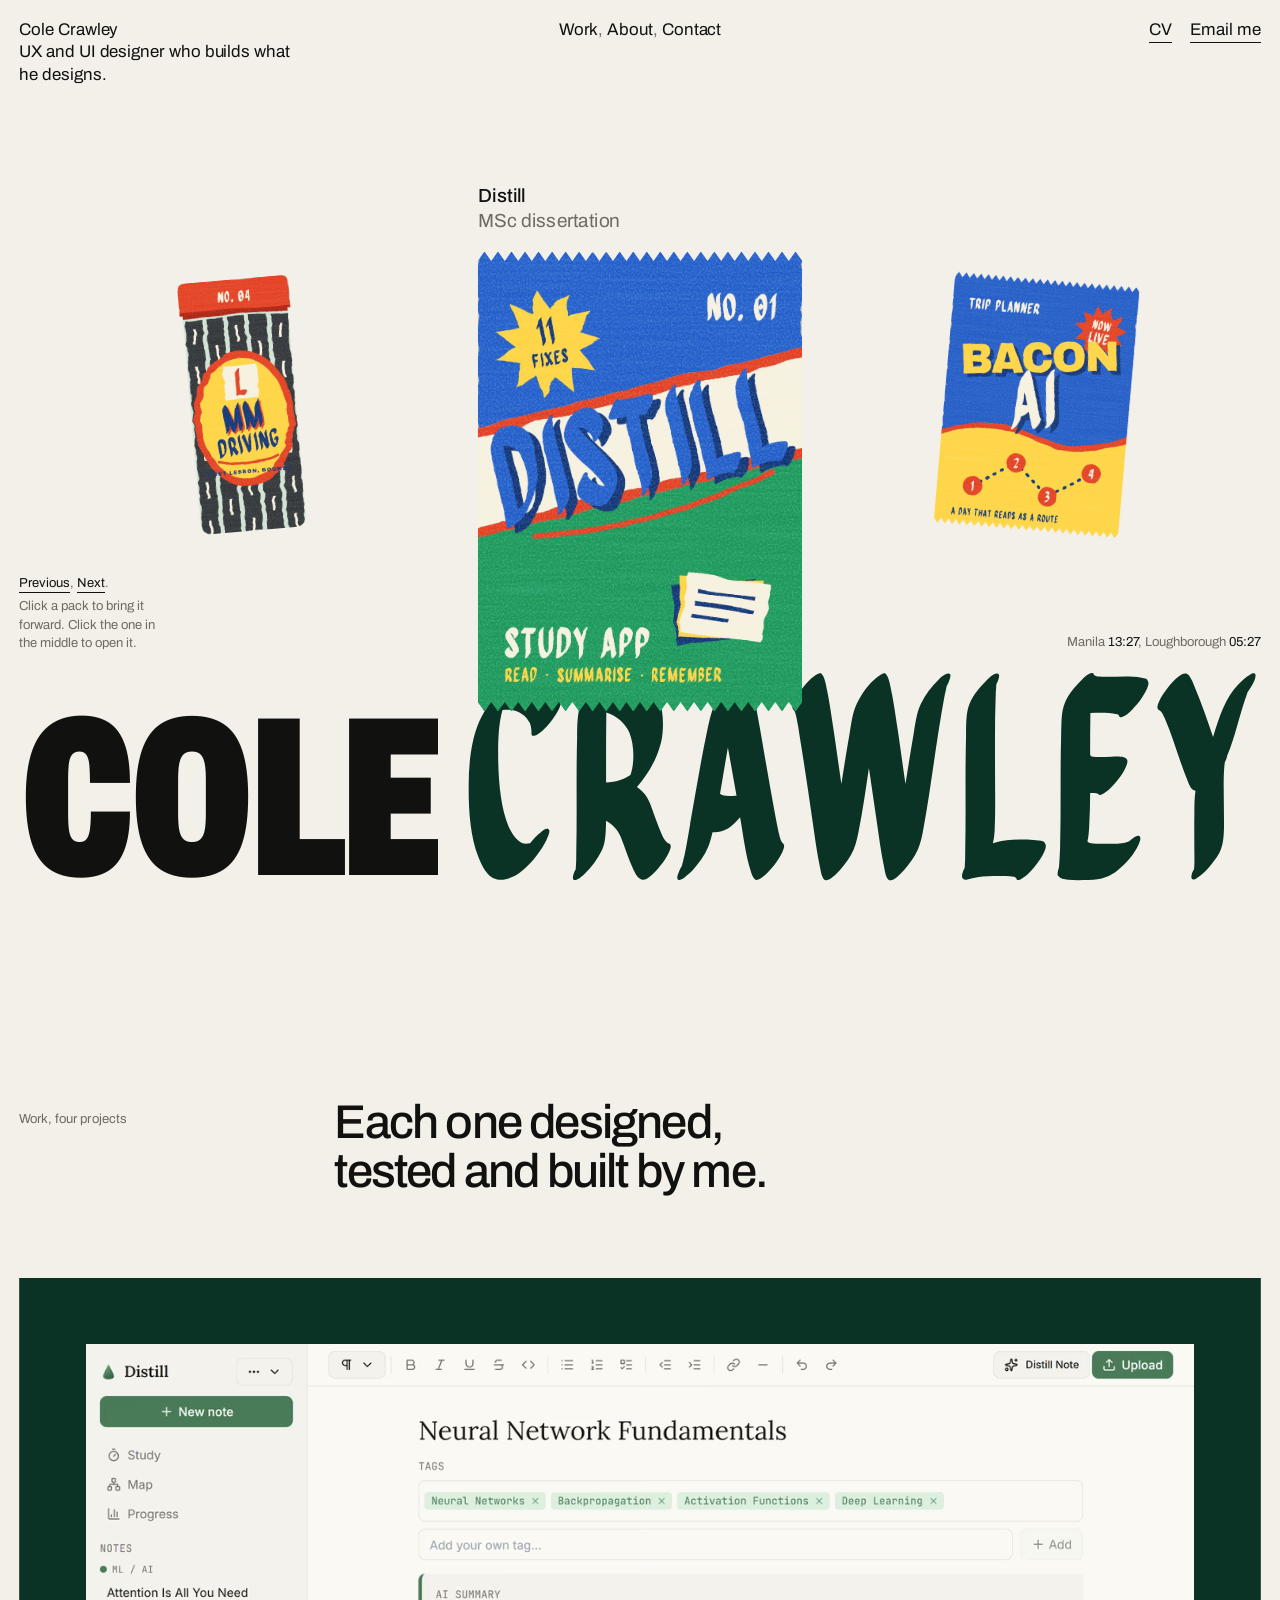
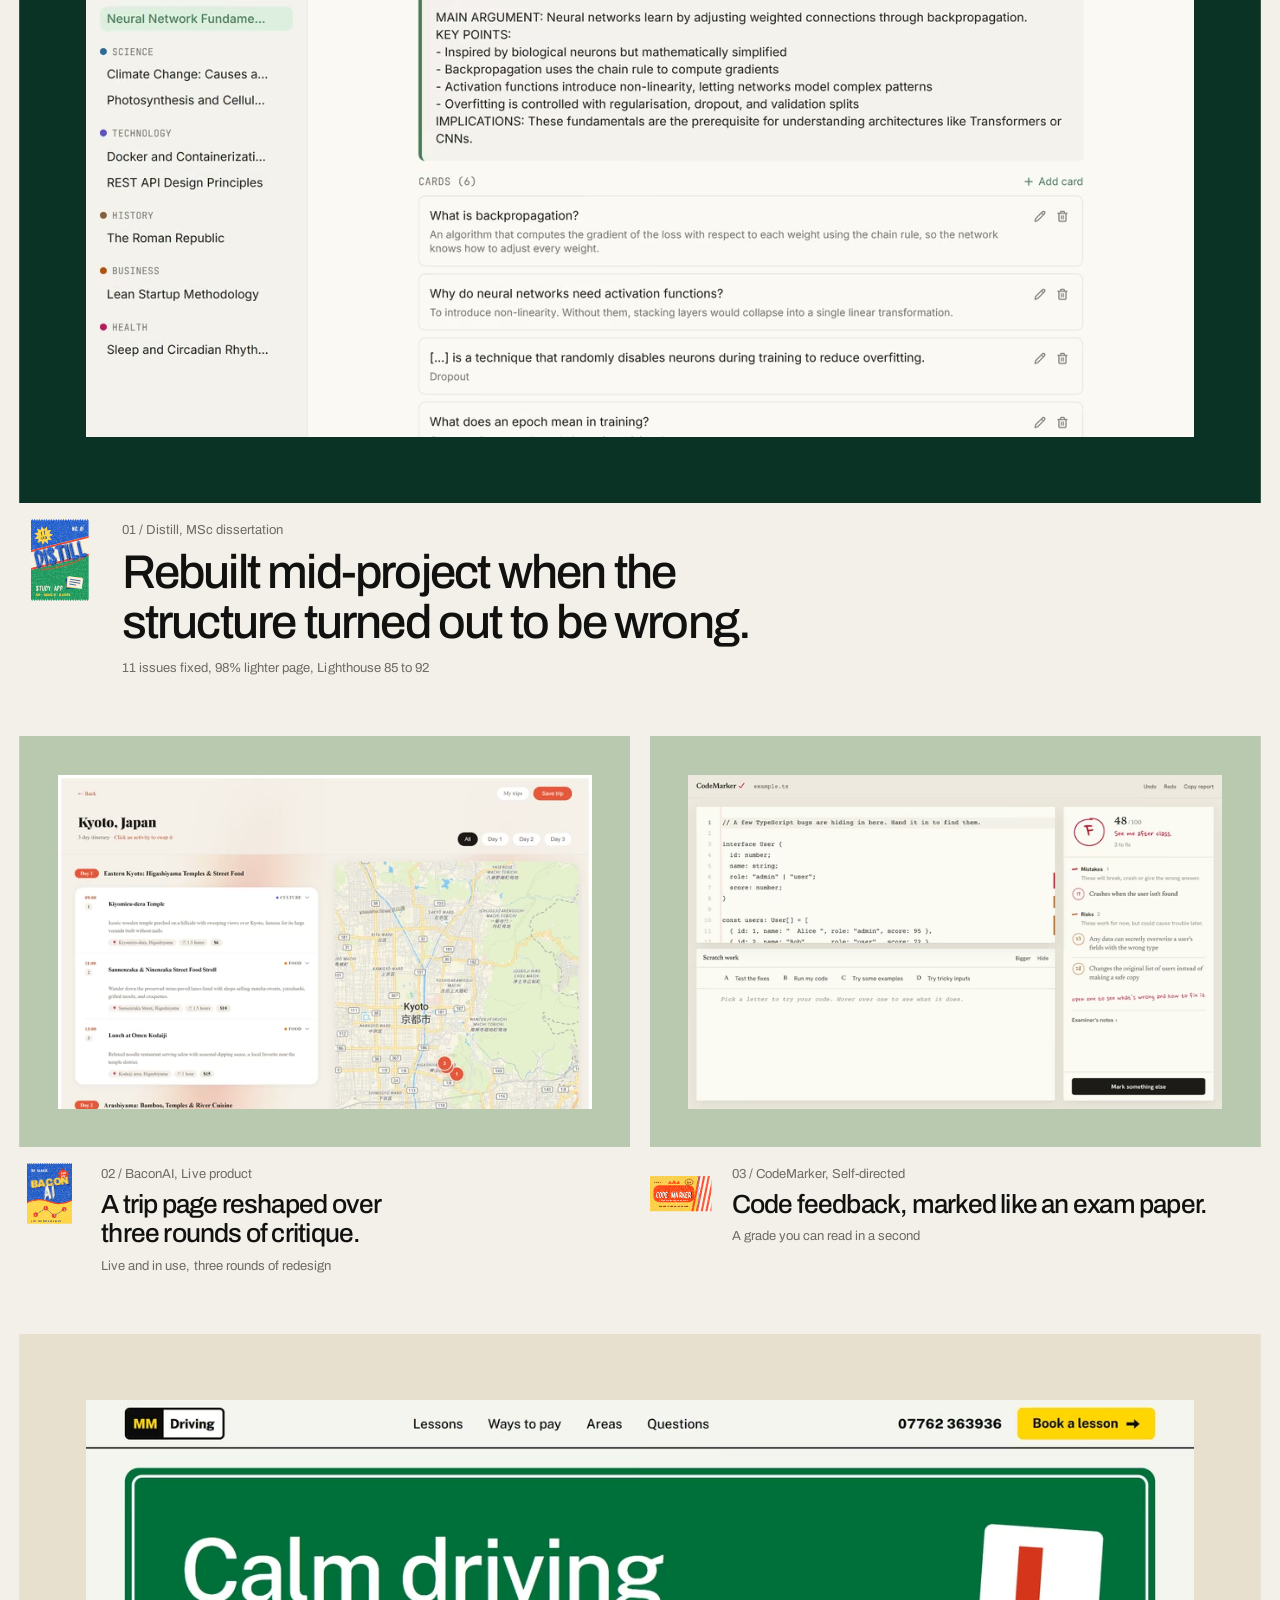
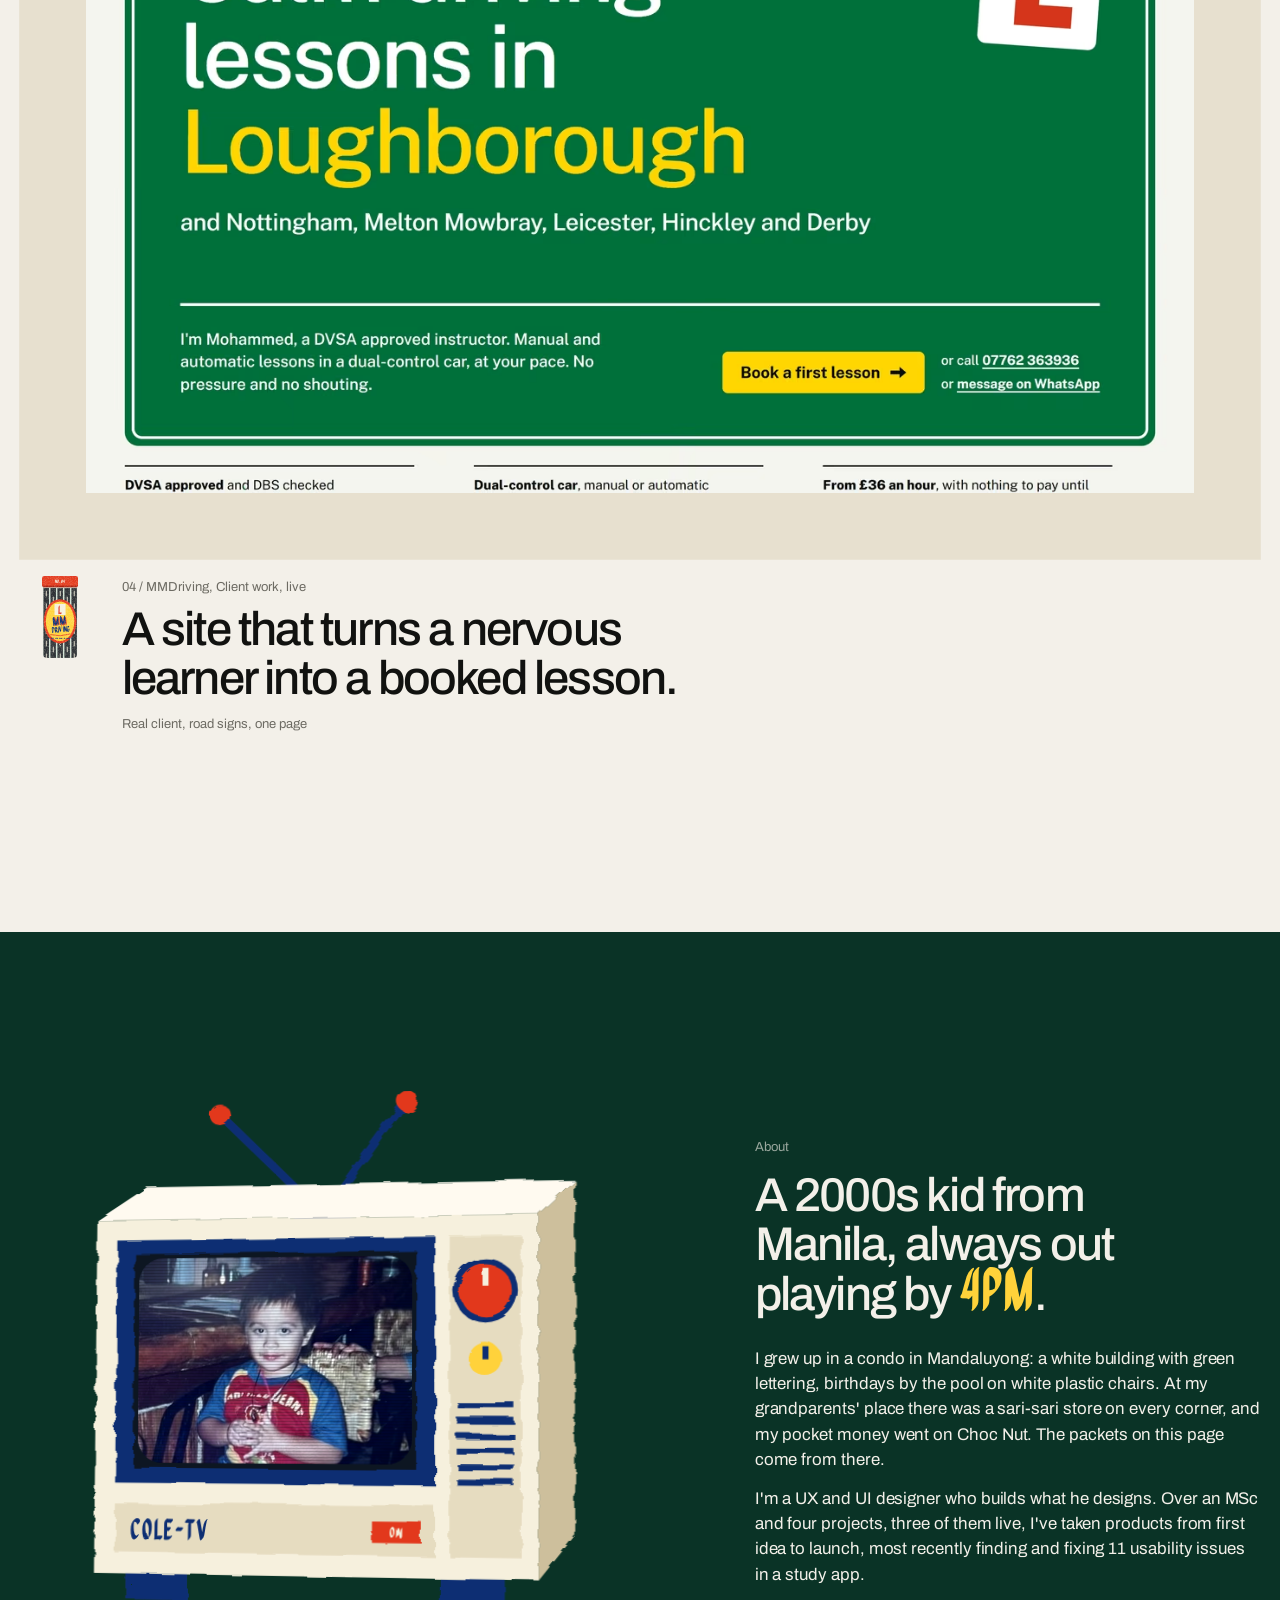
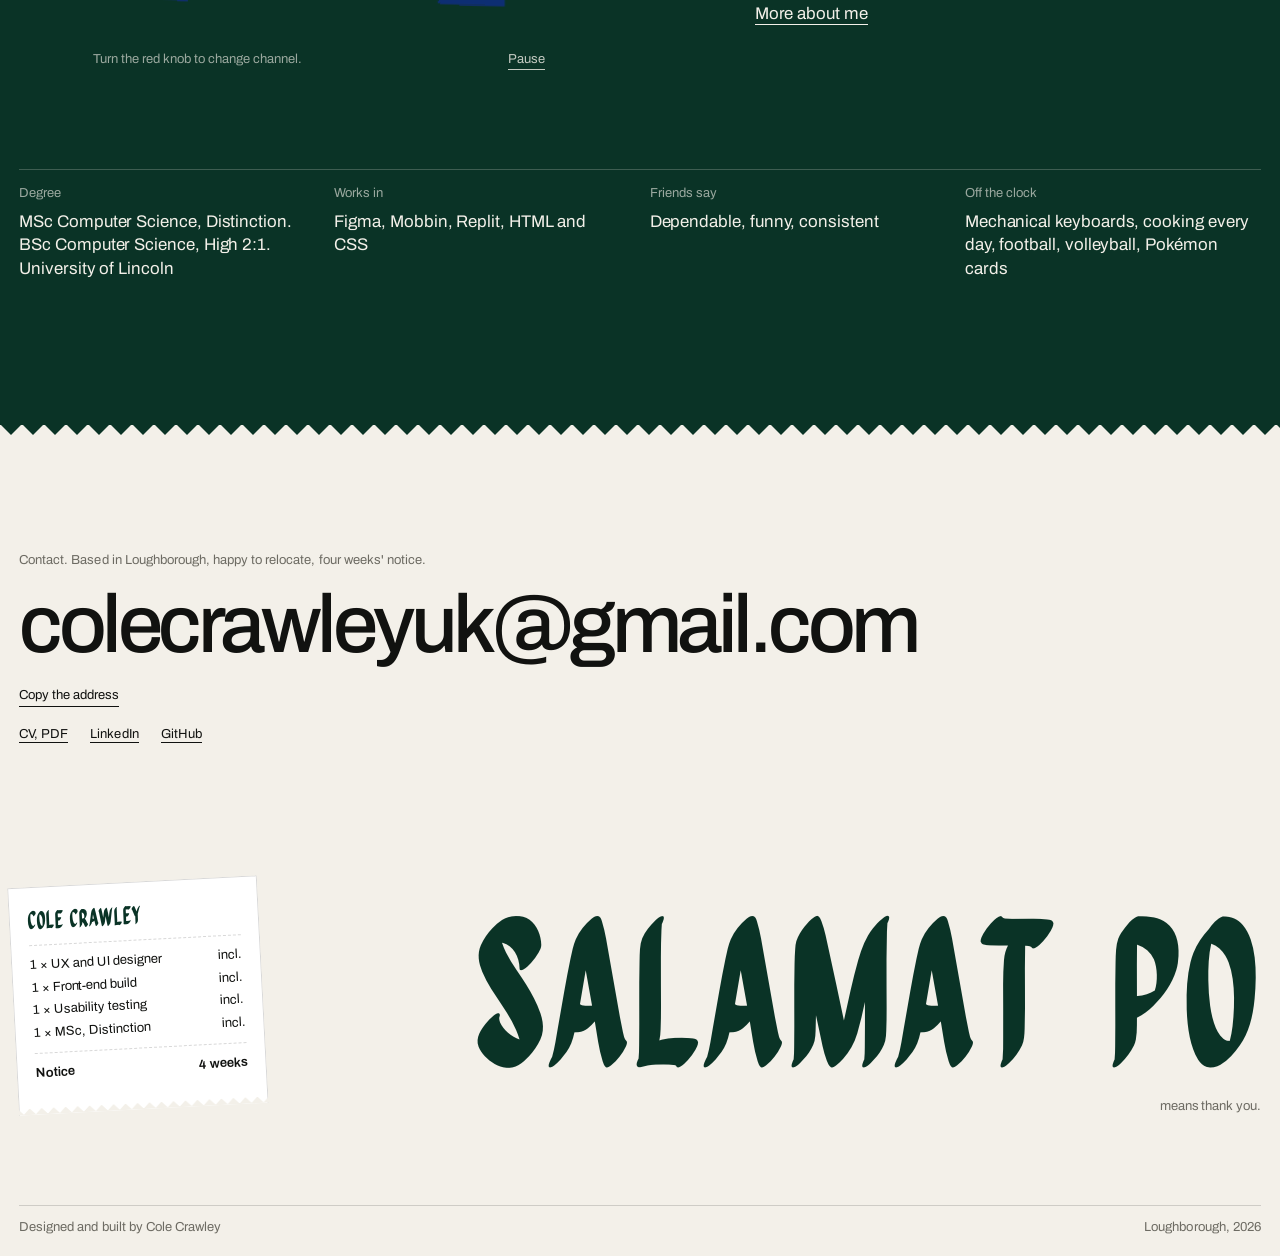
==== commit 7ddfba2c: "Case studies: a way back to all work, where each project sits among the four, a live-site button and" ====
--- a/index.html
+++ b/index.html
@@ -9,7 +9,7 @@
 <link rel="apple-touch-icon" href="apple-touch-icon.png">
 <link rel="preload" href="fonts/archivo-latin.woff2" as="font" type="font/woff2" crossorigin>
 <link rel="preload" href="fonts/quiapo.woff2" as="font" type="font/woff2" crossorigin>
-<link rel="stylesheet" href="styles.css?v=1792335545">
+<link rel="stylesheet" href="styles.css?v=1792433555">
 <script>/* Vercel Web Analytics (no cookies), only on the real site, so a local preview never asks for a missing script */
 if (/(^|[.])colecrawley[.]com$|vercel[.]app$/.test(location.hostname)) { window.va = window.va || function () { (window.vaq = window.vaq || []).push(arguments); };
 var va = document.createElement('script'); va.defer = true; va.src = '/_vercel/insights/script.js'; document.head.appendChild(va); }</script>
@@ -48,14 +48,14 @@
     <p class="top-r"><a class="u" href="cv/Cole_Crawley_CV.pdf">CV</a><a class="u" href="mailto:colecrawleyuk@gmail.com">Email me</a></p>
   </header>
 
-  <ul class="lineup" aria-label="Projects"><li class="item" data-i="0" data-flat="img/packs/distill.webp?v=1792335545" style="--ph:35"><a href="distill.html" aria-label="Distill, MSc dissertation. Rebuilt mid-project when the structure turned out to be wrong."><span class="item-cap"><b>Distill</b><br>MSc dissertation</span><span class="pack"><svg class="pack-art" style="--ar:0.7059" viewBox="0 0 240 340" role="img" aria-hidden="true"><defs><clipPath id="c-distill"><path d="M0 7 L5.0 0 L10.0 7 L15.0 0 L20.0 7 L25.0 0 L30.0 7 L35.0 0 L40.0 7 L45.0 0 L50.0 7 L55.0 0 L60.0 7 L65.0 0 L70.0 7 L75.0 0 L80.0 7 L85.0 0 L90.0 7 L95.0 0 L100.0 7 L105.0 0 L110.0 7 L115.0 0 L120.0 7 L125.0 0 L130.0 7 L135.0 0 L140.0 7 L145.0 0 L150.0 7 L155.0 0 L160.0 7 L165.0 0 L170.0 7 L175.0 0 L180.0 7 L185.0 0 L190.0 7 L195.0 0 L200.0 7 L205.0 0 L210.0 7 L215.0 0 L220.0 7 L225.0 0 L230.0 7 L235.0 0 L240.0 7 L240 333 L235.0 340 L230.0 333 L225.0 340 L220.0 333 L215.0 340 L210.0 333 L205.0 340 L200.0 333 L195.0 340 L190.0 333 L185.0 340 L180.0 333 L175.0 340 L170.0 333 L165.0 340 L160.0 333 L155.0 340 L150.0 333 L145.0 340 L140.0 333 L135.0 340 L130.0 333 L125.0 340 L120.0 333 L115.0 340 L110.0 333 L105.0 340 L100.0 333 L95.0 340 L90.0 333 L85.0 340 L80.0 333 L75.0 340 L70.0 333 L65.0 340 L60.0 333 L55.0 340 L50.0 333 L45.0 340 L40.0 333 L35.0 340 L30.0 333 L25.0 340 L20.0 333 L15.0 340 L10.0 333 L5.0 340 L0.0 333 Z"/></clipPath></defs><g clip-path="url(#c-distill)"><g filter="url(#brush)"><rect width="240" height="340" fill="#1f58c9"/><path d="M-10 214 L250 150 L250 350 L-10 350Z" fill="#159457"/>
+  <ul class="lineup" aria-label="Projects"><li class="item" data-i="0" data-flat="img/packs/distill.webp?v=1792433555" style="--ph:35"><a href="distill.html" aria-label="Distill, MSc dissertation. Rebuilt mid-project when the structure turned out to be wrong."><span class="item-cap"><b>Distill</b><br>MSc dissertation</span><span class="pack"><svg class="pack-art" style="--ar:0.7059" viewBox="0 0 240 340" role="img" aria-hidden="true"><defs><clipPath id="c-distill"><path d="M0 7 L5.0 0 L10.0 7 L15.0 0 L20.0 7 L25.0 0 L30.0 7 L35.0 0 L40.0 7 L45.0 0 L50.0 7 L55.0 0 L60.0 7 L65.0 0 L70.0 7 L75.0 0 L80.0 7 L85.0 0 L90.0 7 L95.0 0 L100.0 7 L105.0 0 L110.0 7 L115.0 0 L120.0 7 L125.0 0 L130.0 7 L135.0 0 L140.0 7 L145.0 0 L150.0 7 L155.0 0 L160.0 7 L165.0 0 L170.0 7 L175.0 0 L180.0 7 L185.0 0 L190.0 7 L195.0 0 L200.0 7 L205.0 0 L210.0 7 L215.0 0 L220.0 7 L225.0 0 L230.0 7 L235.0 0 L240.0 7 L240 333 L235.0 340 L230.0 333 L225.0 340 L220.0 333 L215.0 340 L210.0 333 L205.0 340 L200.0 333 L195.0 340 L190.0 333 L185.0 340 L180.0 333 L175.0 340 L170.0 333 L165.0 340 L160.0 333 L155.0 340 L150.0 333 L145.0 340 L140.0 333 L135.0 340 L130.0 333 L125.0 340 L120.0 333 L115.0 340 L110.0 333 L105.0 340 L100.0 333 L95.0 340 L90.0 333 L85.0 340 L80.0 333 L75.0 340 L70.0 333 L65.0 340 L60.0 333 L55.0 340 L50.0 333 L45.0 340 L40.0 333 L35.0 340 L30.0 333 L25.0 340 L20.0 333 L15.0 340 L10.0 333 L5.0 340 L0.0 333 Z"/></clipPath></defs><g clip-path="url(#c-distill)"><g filter="url(#brush)"><rect width="240" height="340" fill="#1f58c9"/><path d="M-10 214 L250 150 L250 350 L-10 350Z" fill="#159457"/>
 <path d="M-10 132 L250 68 L250 150 L-10 214Z" fill="#f6f0dd"/><path d="M-10 132 L250 68 L250 76 L-10 140Z" fill="#e2371f"/><path d="M-10 206 L250 142 L250 150 L-10 214Z" fill="#e2371f"/>
 <polygon points="66.5,30.7 67.3,48.2 84.3,44.5 75.5,59.6 91.9,65.7 76.4,73.7 86.8,87.7 69.4,85.9 70.7,103.4 57.0,92.5 48.6,107.9 42.9,91.3 27.6,99.7 31.8,82.7 14.3,81.5 27.0,69.4 13.0,59.0 30.2,55.7 24.1,39.3 40.3,45.9 44.0,28.8 54.1,43.1" fill="#ffd23a"/>
 <g transform="translate(150 236) rotate(9)"><rect x="-8" y="10" width="62" height="44" fill="#0e2f73" transform="rotate(-14)"/><rect x="0" y="4" width="62" height="44" fill="#ffd23a" transform="rotate(-6)"/><rect x="6" y="0" width="62" height="44" fill="#f6f0dd"/><path d="M14 12 h44 M14 22 h44 M14 32 h28" stroke="#0e2f73" stroke-width="3" fill="none"/></g></g>
 <g transform="rotate(-13.8 120 150)" filter="url(#wob2)"><text x="125" y="183" text-anchor="middle" fill="#0e2f73" style="font:400 96px Quiapo;letter-spacing:.6px" >DISTILL</text><text x="120" y="178" text-anchor="middle" fill="#1f58c9" style="font:400 96px Quiapo;letter-spacing:.6px" >DISTILL</text>
 <path d="M30 190 q90 16 182 -4" fill="none" stroke="#e2371f" stroke-width="4" stroke-linecap="round"/></g>
 <g filter="url(#wob2)"><g transform="rotate(-10 52 68)"><text x="52" y="68" text-anchor="middle" fill="#0e2f73" style="font:400 26px Quiapo;letter-spacing:.6px" >11</text><text x="52" y="84" text-anchor="middle" fill="#0e2f73" style="font:400 14px Quiapo;letter-spacing:.6px" >FIXES</text></g>
-<text x="222" y="50" text-anchor="end" fill="#f6f0dd" style="font:400 26px Quiapo;letter-spacing:.6px" >NO. 01</text><text x="20" y="300" text-anchor="start" fill="#f6f0dd" style="font:400 30px Quiapo;letter-spacing:.6px" >STUDY APP</text><text x="20" y="318" text-anchor="start" fill="#ffd23a" style="font:400 14px Quiapo;letter-spacing:.6px" >READ · SUMMARISE · REMEMBER</text></g><rect width="240" height="340" filter="url(#streak)" opacity=".45" style="mix-blend-mode:soft-light"/><rect width="240" height="340" fill="#fbf7ea" filter="url(#ink)" opacity="0.22"/></g></svg></span></a></li><li class="item" data-i="1" data-flat="img/packs/bacon.webp?v=1792335545" style="--ph:35"><a href="bacon.html" aria-label="BaconAI, Live product. A trip page reshaped over three rounds of critique."><span class="item-cap"><b>BaconAI</b><br>Live product</span><span class="pack"><svg class="pack-art" style="--ar:0.7353" viewBox="0 0 250 340" role="img" aria-hidden="true"><defs><clipPath id="c-bacon"><path d="M0 7 L5.0 0 L10.0 7 L15.0 0 L20.0 7 L25.0 0 L30.0 7 L35.0 0 L40.0 7 L45.0 0 L50.0 7 L55.0 0 L60.0 7 L65.0 0 L70.0 7 L75.0 0 L80.0 7 L85.0 0 L90.0 7 L95.0 0 L100.0 7 L105.0 0 L110.0 7 L115.0 0 L120.0 7 L125.0 0 L130.0 7 L135.0 0 L140.0 7 L145.0 0 L150.0 7 L155.0 0 L160.0 7 L165.0 0 L170.0 7 L175.0 0 L180.0 7 L185.0 0 L190.0 7 L195.0 0 L200.0 7 L205.0 0 L210.0 7 L215.0 0 L220.0 7 L225.0 0 L230.0 7 L235.0 0 L240.0 7 L245.0 0 L250.0 7 L250 333 L245.0 340 L240.0 333 L235.0 340 L230.0 333 L225.0 340 L220.0 333 L215.0 340 L210.0 333 L205.0 340 L200.0 333 L195.0 340 L190.0 333 L185.0 340 L180.0 333 L175.0 340 L170.0 333 L165.0 340 L160.0 333 L155.0 340 L150.0 333 L145.0 340 L140.0 333 L135.0 340 L130.0 333 L125.0 340 L120.0 333 L115.0 340 L110.0 333 L105.0 340 L100.0 333 L95.0 340 L90.0 333 L85.0 340 L80.0 333 L75.0 340 L70.0 333 L65.0 340 L60.0 333 L55.0 340 L50.0 333 L45.0 340 L40.0 333 L35.0 340 L30.0 333 L25.0 340 L20.0 333 L15.0 340 L10.0 333 L5.0 340 L0.0 333 Z"/></clipPath></defs><g clip-path="url(#c-bacon)"><g filter="url(#brush)"><rect width="250" height="340" fill="#1b55c4"/><path d="M-10 222 q70 -34 135 -8 t135 -14 V350 H-10Z" fill="#ffd23a"/>
+<text x="222" y="50" text-anchor="end" fill="#f6f0dd" style="font:400 26px Quiapo;letter-spacing:.6px" >NO. 01</text><text x="20" y="300" text-anchor="start" fill="#f6f0dd" style="font:400 30px Quiapo;letter-spacing:.6px" >STUDY APP</text><text x="20" y="318" text-anchor="start" fill="#ffd23a" style="font:400 14px Quiapo;letter-spacing:.6px" >READ · SUMMARISE · REMEMBER</text></g><rect width="240" height="340" filter="url(#streak)" opacity=".45" style="mix-blend-mode:soft-light"/><rect width="240" height="340" fill="#fbf7ea" filter="url(#ink)" opacity="0.22"/></g></svg></span></a></li><li class="item" data-i="1" data-flat="img/packs/bacon.webp?v=1792433555" style="--ph:35"><a href="bacon.html" aria-label="BaconAI, Live product. A trip page reshaped over three rounds of critique."><span class="item-cap"><b>BaconAI</b><br>Live product</span><span class="pack"><svg class="pack-art" style="--ar:0.7353" viewBox="0 0 250 340" role="img" aria-hidden="true"><defs><clipPath id="c-bacon"><path d="M0 7 L5.0 0 L10.0 7 L15.0 0 L20.0 7 L25.0 0 L30.0 7 L35.0 0 L40.0 7 L45.0 0 L50.0 7 L55.0 0 L60.0 7 L65.0 0 L70.0 7 L75.0 0 L80.0 7 L85.0 0 L90.0 7 L95.0 0 L100.0 7 L105.0 0 L110.0 7 L115.0 0 L120.0 7 L125.0 0 L130.0 7 L135.0 0 L140.0 7 L145.0 0 L150.0 7 L155.0 0 L160.0 7 L165.0 0 L170.0 7 L175.0 0 L180.0 7 L185.0 0 L190.0 7 L195.0 0 L200.0 7 L205.0 0 L210.0 7 L215.0 0 L220.0 7 L225.0 0 L230.0 7 L235.0 0 L240.0 7 L245.0 0 L250.0 7 L250 333 L245.0 340 L240.0 333 L235.0 340 L230.0 333 L225.0 340 L220.0 333 L215.0 340 L210.0 333 L205.0 340 L200.0 333 L195.0 340 L190.0 333 L185.0 340 L180.0 333 L175.0 340 L170.0 333 L165.0 340 L160.0 333 L155.0 340 L150.0 333 L145.0 340 L140.0 333 L135.0 340 L130.0 333 L125.0 340 L120.0 333 L115.0 340 L110.0 333 L105.0 340 L100.0 333 L95.0 340 L90.0 333 L85.0 340 L80.0 333 L75.0 340 L70.0 333 L65.0 340 L60.0 333 L55.0 340 L50.0 333 L45.0 340 L40.0 333 L35.0 340 L30.0 333 L25.0 340 L20.0 333 L15.0 340 L10.0 333 L5.0 340 L0.0 333 Z"/></clipPath></defs><g clip-path="url(#c-bacon)"><g filter="url(#brush)"><rect width="250" height="340" fill="#1b55c4"/><path d="M-10 222 q70 -34 135 -8 t135 -14 V350 H-10Z" fill="#ffd23a"/>
 <path d="M-10 222 q70 -34 135 -8 t135 -14" fill="none" stroke="#e2371f" stroke-width="7"/><polygon points="215.0,30.4 216.0,45.8 231.1,42.8 223.7,56.3 237.9,61.9 224.4,69.2 233.4,81.7 218.0,80.5 218.8,95.8 206.6,86.5 198.9,99.9 193.7,85.4 180.0,92.5 183.4,77.5 168.1,76.1 179.0,65.3 166.9,55.9 182.0,52.7 176.9,38.2 191.3,43.7 194.8,28.7 204.0,41.1" fill="#e2371f"/></g>
 <g transform="rotate(-6 120 140)" filter="url(#wob2)">
 <text x="25" y="131" fill="#0e2f73" style="font:900 58px Archivo;font-stretch:96%;letter-spacing:-2px">BACON</text>
@@ -63,7 +63,7 @@
 <text x="92" y="207" text-anchor="start" fill="#0e2f73" style="font:400 104px Quiapo;letter-spacing:.6px" >AI</text><text x="86" y="201" text-anchor="start" fill="#f6f0dd" style="font:400 104px Quiapo;letter-spacing:.6px" >AI</text></g>
 <g filter="url(#wob2)"><path d="M48 286 L104 250 L150 292 L206 256" fill="none" stroke="#0e2f73" stroke-width="4" stroke-dasharray="2 9" stroke-linecap="round"/><circle cx="48" cy="286" r="13" fill="#e2371f"/><text x="48" y="293" text-anchor="middle" fill="#f6f0dd" style="font:400 19px Quiapo;letter-spacing:.6px" >1</text><circle cx="104" cy="250" r="13" fill="#e2371f"/><text x="104" y="257" text-anchor="middle" fill="#f6f0dd" style="font:400 19px Quiapo;letter-spacing:.6px" >2</text><circle cx="150" cy="292" r="13" fill="#e2371f"/><text x="150" y="299" text-anchor="middle" fill="#f6f0dd" style="font:400 19px Quiapo;letter-spacing:.6px" >3</text><circle cx="206" cy="256" r="13" fill="#e2371f"/><text x="206" y="263" text-anchor="middle" fill="#f6f0dd" style="font:400 19px Quiapo;letter-spacing:.6px" >4</text>
 <g transform="rotate(9 202 64)"><text x="202" y="62" text-anchor="middle" fill="#f6f0dd" style="font:400 17px Quiapo;letter-spacing:.6px" >NOW</text><text x="202" y="80" text-anchor="middle" fill="#f6f0dd" style="font:400 19px Quiapo;letter-spacing:.6px" >LIVE</text></g>
-<text x="22" y="48" text-anchor="start" fill="#f6f0dd" style="font:400 20px Quiapo;letter-spacing:.6px" >TRIP PLANNER</text><text x="22" y="326" text-anchor="start" fill="#0e2f73" style="font:400 13px Quiapo;letter-spacing:.6px" >A DAY THAT READS AS A ROUTE</text></g><rect width="250" height="340" filter="url(#streak)" opacity=".45" style="mix-blend-mode:soft-light"/><rect width="250" height="340" fill="#fbf7ea" filter="url(#ink)" opacity="0.22"/></g></svg></span></a></li><li class="item" data-i="2" data-flat="img/packs/code.webp?v=1792335545" style="--ph:24"><a href="code.html" aria-label="CodeMarker, Self-directed. Code feedback, marked like an exam paper."><span class="item-cap"><b>CodeMarker</b><br>Self-directed</span><span class="pack"><svg class="pack-art" style="--ar:1.7347" viewBox="0 0 340 196" role="img" aria-hidden="true"><defs><clipPath id="c-code"><rect width="340" height="196" rx="5"/></clipPath></defs><g clip-path="url(#c-code)"><rect width="340" height="196" fill="#fbf7ea"/>
+<text x="22" y="48" text-anchor="start" fill="#f6f0dd" style="font:400 20px Quiapo;letter-spacing:.6px" >TRIP PLANNER</text><text x="22" y="326" text-anchor="start" fill="#0e2f73" style="font:400 13px Quiapo;letter-spacing:.6px" >A DAY THAT READS AS A ROUTE</text></g><rect width="250" height="340" filter="url(#streak)" opacity=".45" style="mix-blend-mode:soft-light"/><rect width="250" height="340" fill="#fbf7ea" filter="url(#ink)" opacity="0.22"/></g></svg></span></a></li><li class="item" data-i="2" data-flat="img/packs/code.webp?v=1792433555" style="--ph:24"><a href="code.html" aria-label="CodeMarker, Self-directed. Code feedback, marked like an exam paper."><span class="item-cap"><b>CodeMarker</b><br>Self-directed</span><span class="pack"><svg class="pack-art" style="--ar:1.7347" viewBox="0 0 340 196" role="img" aria-hidden="true"><defs><clipPath id="c-code"><rect width="340" height="196" rx="5"/></clipPath></defs><g clip-path="url(#c-code)"><rect width="340" height="196" fill="#fbf7ea"/>
 <g style="mix-blend-mode:multiply" filter="url(#wob)"><rect width="262" height="196" fill="#ffd84a"/><rect width="262" height="196" fill="url(#dotsY)"/></g>
 <g style="mix-blend-mode:multiply" filter="url(#wob2)" transform="translate(1.6 -1.2)"><rect x="18" y="52" width="226" height="94" rx="30" fill="#ff4f38"/><path d="M146 44 l10 -16 l12 13 l12 -18 l12 18 l12 -13 l10 16 z" fill="#ff4f38" transform="translate(-48 0)"/></g>
 <g style="mix-blend-mode:multiply" filter="url(#wob2)"><path d="M268 0 l-40 196 h12 l40 -196z" fill="#ff4f38"/><path d="M294 0 l-40 196 h12 l40 -196z" fill="#ff4f38"/><path d="M320 0 l-40 196 h12 l40 -196z" fill="#ff4f38"/><path d="M346 0 l-40 196 h12 l40 -196z" fill="#ff4f38"/><path d="M372 0 l-40 196 h12 l40 -196z" fill="#ff4f38"/><path d="M398 0 l-40 196 h12 l40 -196z" fill="#ff4f38"/><path d="M262 0 l10 22 l-8 20 l9 24 l-9 22 l8 22 l-9 24 l9 22 l-10 20 v20" fill="none" stroke="#2f6bf0" stroke-width="2.4"/></g>
@@ -71,7 +71,7 @@
 <text x="131" y="138" text-anchor="middle" fill="#fbf7ea" style="font:800 7.5px Archivo;letter-spacing:1.6px">FEEDBACK, MARKED IN RED PEN</text>
 <text x="131" y="170" text-anchor="middle" fill="#7a1108" style="font:900 9px Archivo;letter-spacing:1.6px">A GRADE YOU READ IN A SECOND</text>
 <ellipse cx="216" cy="34" rx="22" ry="16" fill="none" stroke="#7a1108" stroke-width="2.6" transform="rotate(-9 216 34)"/><text x="216" y="42" text-anchor="middle" fill="#7a1108" style="font:400 24px Quiapo;letter-spacing:.6px" >A+</text>
-<text x="24" y="38" fill="#7a1108" style="font:900 9px Archivo;letter-spacing:1.4px">NO. 03</text></g><rect width="340" height="196" fill="#fbf7ea" filter="url(#ink)" opacity="0.3"/></g></svg></span></a></li><li class="item" data-i="3" data-flat="img/packs/mm.webp?v=1792335545" style="--ph:35"><a href="mm.html" aria-label="MMDriving, Client work, live. A site that turns a nervous learner into a booked lesson."><span class="item-cap"><b>MMDriving</b><br>Client work, live</span><span class="pack"><svg class="pack-art" style="--ar:0.4412" viewBox="0 0 150 340" role="img" aria-hidden="true"><defs><clipPath id="c-mm"><path d="M10 0 h130 q10 0 10 10 v34 h-4 v280 q0 16 -16 16 h-110 q-16 0 -16 -16 v-280 h-4 v-34 q0 -10 10 -10z"/></clipPath></defs><g clip-path="url(#c-mm)"><g filter="url(#brush)"><rect width="150" height="340" fill="#cfe0d2"/><rect x="6" y="50" width="23" height="290" fill="#2b2f33"/><rect x="16" y="62" width="3.5" height="22" fill="#f6f0dd"/><rect x="16" y="114" width="3.5" height="22" fill="#f6f0dd"/><rect x="16" y="166" width="3.5" height="22" fill="#f6f0dd"/><rect x="16" y="218" width="3.5" height="22" fill="#f6f0dd"/><rect x="16" y="270" width="3.5" height="22" fill="#f6f0dd"/><rect x="16" y="322" width="3.5" height="22" fill="#f6f0dd"/><rect x="35" y="50" width="23" height="290" fill="#2b2f33"/><rect x="45" y="86" width="3.5" height="22" fill="#f6f0dd"/><rect x="45" y="138" width="3.5" height="22" fill="#f6f0dd"/><rect x="45" y="190" width="3.5" height="22" fill="#f6f0dd"/><rect x="45" y="242" width="3.5" height="22" fill="#f6f0dd"/><rect x="45" y="294" width="3.5" height="22" fill="#f6f0dd"/><rect x="64" y="50" width="23" height="290" fill="#2b2f33"/><rect x="74" y="62" width="3.5" height="22" fill="#f6f0dd"/><rect x="74" y="114" width="3.5" height="22" fill="#f6f0dd"/><rect x="74" y="166" width="3.5" height="22" fill="#f6f0dd"/><rect x="74" y="218" width="3.5" height="22" fill="#f6f0dd"/><rect x="74" y="270" width="3.5" height="22" fill="#f6f0dd"/><rect x="74" y="322" width="3.5" height="22" fill="#f6f0dd"/><rect x="93" y="50" width="23" height="290" fill="#2b2f33"/><rect x="103" y="86" width="3.5" height="22" fill="#f6f0dd"/><rect x="103" y="138" width="3.5" height="22" fill="#f6f0dd"/><rect x="103" y="190" width="3.5" height="22" fill="#f6f0dd"/><rect x="103" y="242" width="3.5" height="22" fill="#f6f0dd"/><rect x="103" y="294" width="3.5" height="22" fill="#f6f0dd"/><rect x="122" y="50" width="23" height="290" fill="#2b2f33"/><rect x="132" y="62" width="3.5" height="22" fill="#f6f0dd"/><rect x="132" y="114" width="3.5" height="22" fill="#f6f0dd"/><rect x="132" y="166" width="3.5" height="22" fill="#f6f0dd"/><rect x="132" y="218" width="3.5" height="22" fill="#f6f0dd"/><rect x="132" y="270" width="3.5" height="22" fill="#f6f0dd"/><rect x="132" y="322" width="3.5" height="22" fill="#f6f0dd"/><rect width="150" height="46" fill="#e2371f"/><rect y="40" width="150" height="7" fill="#a81e10"/>
+<text x="24" y="38" fill="#7a1108" style="font:900 9px Archivo;letter-spacing:1.4px">NO. 03</text></g><rect width="340" height="196" fill="#fbf7ea" filter="url(#ink)" opacity="0.3"/></g></svg></span></a></li><li class="item" data-i="3" data-flat="img/packs/mm.webp?v=1792433555" style="--ph:35"><a href="mm.html" aria-label="MMDriving, Client work, live. A site that turns a nervous learner into a booked lesson."><span class="item-cap"><b>MMDriving</b><br>Client work, live</span><span class="pack"><svg class="pack-art" style="--ar:0.4412" viewBox="0 0 150 340" role="img" aria-hidden="true"><defs><clipPath id="c-mm"><path d="M10 0 h130 q10 0 10 10 v34 h-4 v280 q0 16 -16 16 h-110 q-16 0 -16 -16 v-280 h-4 v-34 q0 -10 10 -10z"/></clipPath></defs><g clip-path="url(#c-mm)"><g filter="url(#brush)"><rect width="150" height="340" fill="#cfe0d2"/><rect x="6" y="50" width="23" height="290" fill="#2b2f33"/><rect x="16" y="62" width="3.5" height="22" fill="#f6f0dd"/><rect x="16" y="114" width="3.5" height="22" fill="#f6f0dd"/><rect x="16" y="166" width="3.5" height="22" fill="#f6f0dd"/><rect x="16" y="218" width="3.5" height="22" fill="#f6f0dd"/><rect x="16" y="270" width="3.5" height="22" fill="#f6f0dd"/><rect x="16" y="322" width="3.5" height="22" fill="#f6f0dd"/><rect x="35" y="50" width="23" height="290" fill="#2b2f33"/><rect x="45" y="86" width="3.5" height="22" fill="#f6f0dd"/><rect x="45" y="138" width="3.5" height="22" fill="#f6f0dd"/><rect x="45" y="190" width="3.5" height="22" fill="#f6f0dd"/><rect x="45" y="242" width="3.5" height="22" fill="#f6f0dd"/><rect x="45" y="294" width="3.5" height="22" fill="#f6f0dd"/><rect x="64" y="50" width="23" height="290" fill="#2b2f33"/><rect x="74" y="62" width="3.5" height="22" fill="#f6f0dd"/><rect x="74" y="114" width="3.5" height="22" fill="#f6f0dd"/><rect x="74" y="166" width="3.5" height="22" fill="#f6f0dd"/><rect x="74" y="218" width="3.5" height="22" fill="#f6f0dd"/><rect x="74" y="270" width="3.5" height="22" fill="#f6f0dd"/><rect x="74" y="322" width="3.5" height="22" fill="#f6f0dd"/><rect x="93" y="50" width="23" height="290" fill="#2b2f33"/><rect x="103" y="86" width="3.5" height="22" fill="#f6f0dd"/><rect x="103" y="138" width="3.5" height="22" fill="#f6f0dd"/><rect x="103" y="190" width="3.5" height="22" fill="#f6f0dd"/><rect x="103" y="242" width="3.5" height="22" fill="#f6f0dd"/><rect x="103" y="294" width="3.5" height="22" fill="#f6f0dd"/><rect x="122" y="50" width="23" height="290" fill="#2b2f33"/><rect x="132" y="62" width="3.5" height="22" fill="#f6f0dd"/><rect x="132" y="114" width="3.5" height="22" fill="#f6f0dd"/><rect x="132" y="166" width="3.5" height="22" fill="#f6f0dd"/><rect x="132" y="218" width="3.5" height="22" fill="#f6f0dd"/><rect x="132" y="270" width="3.5" height="22" fill="#f6f0dd"/><rect x="132" y="322" width="3.5" height="22" fill="#f6f0dd"/><rect width="150" height="46" fill="#e2371f"/><rect y="40" width="150" height="7" fill="#a81e10"/>
 <ellipse cx="75" cy="188" rx="68" ry="92" fill="#e2371f"/><ellipse cx="75" cy="188" rx="59" ry="82" fill="#ffd23a"/>
 <rect x="52" y="116" width="46" height="46" fill="#f6f0dd"/></g>
 <g filter="url(#wob2)"><text x="75" y="156" text-anchor="middle" fill="#e2371f" style="font:400 48px Quiapo;letter-spacing:.6px" >L</text>
@@ -92,7 +92,7 @@
   <div class="cards">
     <article class="card full" id="distill">
   <a class="card-a" href="distill.html">
-    <span class="plate t-green"><span class="plate-in" data-wipe><picture class="ph" style="background-image:url([data-uri])"><source type="image/avif" srcset="img/r/distill-note-400.avif?v=1792335545 400w, img/r/distill-note-640.avif?v=1792335545 640w, img/r/distill-note-960.avif?v=1792335545 960w, img/r/distill-note-1280.avif?v=1792335545 1280w, img/r/distill-note-1600.avif?v=1792335545 1600w, img/r/distill-note-2400.avif?v=1792335545 2400w, img/r/distill-note-3200.avif?v=1792335545 3200w" sizes="(max-width: 820px) 100vw, 88vw"><img src="img/r/distill-note-1280.webp?v=1792335545" srcset="img/r/distill-note-400.webp?v=1792335545 400w, img/r/distill-note-640.webp?v=1792335545 640w, img/r/distill-note-960.webp?v=1792335545 960w, img/r/distill-note-1280.webp?v=1792335545 1280w, img/r/distill-note-1600.webp?v=1792335545 1600w, img/r/distill-note-2400.webp?v=1792335545 2400w, img/r/distill-note-3200.webp?v=1792335545 3200w" sizes="(max-width: 820px) 100vw, 88vw" alt="Distill: a note with its summary, tags and flashcards above the writing" width="3200" height="2000" data-fallback="img/r/distill-note-1280.webp?v=1792335545" loading="lazy" decoding="async"></picture></span></span>
+    <span class="plate t-green"><span class="plate-in" data-wipe><picture class="ph" style="background-image:url([data-uri])"><source type="image/avif" srcset="img/r/distill-note-400.avif?v=1792433555 400w, img/r/distill-note-640.avif?v=1792433555 640w, img/r/distill-note-960.avif?v=1792433555 960w, img/r/distill-note-1280.avif?v=1792433555 1280w, img/r/distill-note-1600.avif?v=1792433555 1600w, img/r/distill-note-2400.avif?v=1792433555 2400w, img/r/distill-note-3200.avif?v=1792433555 3200w" sizes="(max-width: 820px) 100vw, 88vw"><img src="img/r/distill-note-1280.webp?v=1792433555" srcset="img/r/distill-note-400.webp?v=1792433555 400w, img/r/distill-note-640.webp?v=1792433555 640w, img/r/distill-note-960.webp?v=1792433555 960w, img/r/distill-note-1280.webp?v=1792433555 1280w, img/r/distill-note-1600.webp?v=1792433555 1600w, img/r/distill-note-2400.webp?v=1792433555 2400w, img/r/distill-note-3200.webp?v=1792433555 3200w" sizes="(max-width: 820px) 100vw, 88vw" alt="Distill: a note with its summary, tags and flashcards above the writing" width="3200" height="2000" data-fallback="img/r/distill-note-1280.webp?v=1792433555" loading="lazy" decoding="async"></picture></span></span>
     <span class="card-meta">
       <span class="card-pack" style="view-transition-name:pack-distill"><svg class="pack-art" style="--ar:0.7059" viewBox="0 0 240 340" role="img" aria-hidden="true"><defs><clipPath id="c-distill"><path d="M0 7 L5.0 0 L10.0 7 L15.0 0 L20.0 7 L25.0 0 L30.0 7 L35.0 0 L40.0 7 L45.0 0 L50.0 7 L55.0 0 L60.0 7 L65.0 0 L70.0 7 L75.0 0 L80.0 7 L85.0 0 L90.0 7 L95.0 0 L100.0 7 L105.0 0 L110.0 7 L115.0 0 L120.0 7 L125.0 0 L130.0 7 L135.0 0 L140.0 7 L145.0 0 L150.0 7 L155.0 0 L160.0 7 L165.0 0 L170.0 7 L175.0 0 L180.0 7 L185.0 0 L190.0 7 L195.0 0 L200.0 7 L205.0 0 L210.0 7 L215.0 0 L220.0 7 L225.0 0 L230.0 7 L235.0 0 L240.0 7 L240 333 L235.0 340 L230.0 333 L225.0 340 L220.0 333 L215.0 340 L210.0 333 L205.0 340 L200.0 333 L195.0 340 L190.0 333 L185.0 340 L180.0 333 L175.0 340 L170.0 333 L165.0 340 L160.0 333 L155.0 340 L150.0 333 L145.0 340 L140.0 333 L135.0 340 L130.0 333 L125.0 340 L120.0 333 L115.0 340 L110.0 333 L105.0 340 L100.0 333 L95.0 340 L90.0 333 L85.0 340 L80.0 333 L75.0 340 L70.0 333 L65.0 340 L60.0 333 L55.0 340 L50.0 333 L45.0 340 L40.0 333 L35.0 340 L30.0 333 L25.0 340 L20.0 333 L15.0 340 L10.0 333 L5.0 340 L0.0 333 Z"/></clipPath></defs><g clip-path="url(#c-distill)"><g filter="url(#brush)"><rect width="240" height="340" fill="#1f58c9"/><path d="M-10 214 L250 150 L250 350 L-10 350Z" fill="#159457"/>
 <path d="M-10 132 L250 68 L250 150 L-10 214Z" fill="#f6f0dd"/><path d="M-10 132 L250 68 L250 76 L-10 140Z" fill="#e2371f"/><path d="M-10 206 L250 142 L250 150 L-10 214Z" fill="#e2371f"/>
@@ -112,7 +112,7 @@
 </article>
     <article class="card " id="bacon">
   <a class="card-a" href="bacon.html">
-    <span class="plate t-sage"><span class="plate-in" data-wipe><picture class="ph" style="background-image:url([data-uri])"><source type="image/avif" srcset="img/r/bacon-trip-400.avif?v=1792335545 400w, img/r/bacon-trip-640.avif?v=1792335545 640w, img/r/bacon-trip-960.avif?v=1792335545 960w, img/r/bacon-trip-1280.avif?v=1792335545 1280w, img/r/bacon-trip-1600.avif?v=1792335545 1600w, img/r/bacon-trip-2400.avif?v=1792335545 2400w, img/r/bacon-trip-3200.avif?v=1792335545 3200w" sizes="(max-width: 820px) 100vw, 44vw"><img src="img/r/bacon-trip-1280.webp?v=1792335545" srcset="img/r/bacon-trip-400.webp?v=1792335545 400w, img/r/bacon-trip-640.webp?v=1792335545 640w, img/r/bacon-trip-960.webp?v=1792335545 960w, img/r/bacon-trip-1280.webp?v=1792335545 1280w, img/r/bacon-trip-1600.webp?v=1792335545 1600w, img/r/bacon-trip-2400.webp?v=1792335545 2400w, img/r/bacon-trip-3200.webp?v=1792335545 3200w" sizes="(max-width: 820px) 100vw, 44vw" alt="BaconAI: a Kyoto trip split into days beside a numbered map" width="3840" height="2400" data-fallback="img/r/bacon-trip-1280.webp?v=1792335545" loading="lazy" decoding="async"></picture></span></span>
+    <span class="plate t-sage"><span class="plate-in" data-wipe><picture class="ph" style="background-image:url([data-uri])"><source type="image/avif" srcset="img/r/bacon-trip-400.avif?v=1792433555 400w, img/r/bacon-trip-640.avif?v=1792433555 640w, img/r/bacon-trip-960.avif?v=1792433555 960w, img/r/bacon-trip-1280.avif?v=1792433555 1280w, img/r/bacon-trip-1600.avif?v=1792433555 1600w, img/r/bacon-trip-2400.avif?v=1792433555 2400w, img/r/bacon-trip-3200.avif?v=1792433555 3200w" sizes="(max-width: 820px) 100vw, 44vw"><img src="img/r/bacon-trip-1280.webp?v=1792433555" srcset="img/r/bacon-trip-400.webp?v=1792433555 400w, img/r/bacon-trip-640.webp?v=1792433555 640w, img/r/bacon-trip-960.webp?v=1792433555 960w, img/r/bacon-trip-1280.webp?v=1792433555 1280w, img/r/bacon-trip-1600.webp?v=1792433555 1600w, img/r/bacon-trip-2400.webp?v=1792433555 2400w, img/r/bacon-trip-3200.webp?v=1792433555 3200w" sizes="(max-width: 820px) 100vw, 44vw" alt="BaconAI: a Kyoto trip split into days beside a numbered map" width="3840" height="2400" data-fallback="img/r/bacon-trip-1280.webp?v=1792433555" loading="lazy" decoding="async"></picture></span></span>
     <span class="card-meta">
       <span class="card-pack" style="view-transition-name:pack-bacon"><svg class="pack-art" style="--ar:0.7353" viewBox="0 0 250 340" role="img" aria-hidden="true"><defs><clipPath id="c-bacon"><path d="M0 7 L5.0 0 L10.0 7 L15.0 0 L20.0 7 L25.0 0 L30.0 7 L35.0 0 L40.0 7 L45.0 0 L50.0 7 L55.0 0 L60.0 7 L65.0 0 L70.0 7 L75.0 0 L80.0 7 L85.0 0 L90.0 7 L95.0 0 L100.0 7 L105.0 0 L110.0 7 L115.0 0 L120.0 7 L125.0 0 L130.0 7 L135.0 0 L140.0 7 L145.0 0 L150.0 7 L155.0 0 L160.0 7 L165.0 0 L170.0 7 L175.0 0 L180.0 7 L185.0 0 L190.0 7 L195.0 0 L200.0 7 L205.0 0 L210.0 7 L215.0 0 L220.0 7 L225.0 0 L230.0 7 L235.0 0 L240.0 7 L245.0 0 L250.0 7 L250 333 L245.0 340 L240.0 333 L235.0 340 L230.0 333 L225.0 340 L220.0 333 L215.0 340 L210.0 333 L205.0 340 L200.0 333 L195.0 340 L190.0 333 L185.0 340 L180.0 333 L175.0 340 L170.0 333 L165.0 340 L160.0 333 L155.0 340 L150.0 333 L145.0 340 L140.0 333 L135.0 340 L130.0 333 L125.0 340 L120.0 333 L115.0 340 L110.0 333 L105.0 340 L100.0 333 L95.0 340 L90.0 333 L85.0 340 L80.0 333 L75.0 340 L70.0 333 L65.0 340 L60.0 333 L55.0 340 L50.0 333 L45.0 340 L40.0 333 L35.0 340 L30.0 333 L25.0 340 L20.0 333 L15.0 340 L10.0 333 L5.0 340 L0.0 333 Z"/></clipPath></defs><g clip-path="url(#c-bacon)"><g filter="url(#brush)"><rect width="250" height="340" fill="#1b55c4"/><path d="M-10 222 q70 -34 135 -8 t135 -14 V350 H-10Z" fill="#ffd23a"/>
 <path d="M-10 222 q70 -34 135 -8 t135 -14" fill="none" stroke="#e2371f" stroke-width="7"/><polygon points="215.0,30.4 216.0,45.8 231.1,42.8 223.7,56.3 237.9,61.9 224.4,69.2 233.4,81.7 218.0,80.5 218.8,95.8 206.6,86.5 198.9,99.9 193.7,85.4 180.0,92.5 183.4,77.5 168.1,76.1 179.0,65.3 166.9,55.9 182.0,52.7 176.9,38.2 191.3,43.7 194.8,28.7 204.0,41.1" fill="#e2371f"/></g>
@@ -132,7 +132,7 @@
   </a>
 </article><article class="card " id="code">
   <a class="card-a" href="code.html">
-    <span class="plate t-sage"><span class="plate-in" data-wipe><picture class="ph" style="background-image:url([data-uri])"><source type="image/avif" srcset="img/r/code-marked-400.avif?v=1792335545 400w, img/r/code-marked-640.avif?v=1792335545 640w, img/r/code-marked-960.avif?v=1792335545 960w, img/r/code-marked-1280.avif?v=1792335545 1280w, img/r/code-marked-1600.avif?v=1792335545 1600w, img/r/code-marked-2400.avif?v=1792335545 2400w, img/r/code-marked-3200.avif?v=1792335545 3200w" sizes="(max-width: 820px) 100vw, 44vw"><img src="img/r/code-marked-1280.webp?v=1792335545" srcset="img/r/code-marked-400.webp?v=1792335545 400w, img/r/code-marked-640.webp?v=1792335545 640w, img/r/code-marked-960.webp?v=1792335545 960w, img/r/code-marked-1280.webp?v=1792335545 1280w, img/r/code-marked-1600.webp?v=1792335545 1600w, img/r/code-marked-2400.webp?v=1792335545 2400w, img/r/code-marked-3200.webp?v=1792335545 3200w" sizes="(max-width: 820px) 100vw, 44vw" alt="CodeMarker: code handed back on ruled paper with a grade in red pen" width="3200" height="2000" data-fallback="img/r/code-marked-1280.webp?v=1792335545" loading="lazy" decoding="async"></picture></span></span>
+    <span class="plate t-sage"><span class="plate-in" data-wipe><picture class="ph" style="background-image:url([data-uri])"><source type="image/avif" srcset="img/r/code-marked-400.avif?v=1792433555 400w, img/r/code-marked-640.avif?v=1792433555 640w, img/r/code-marked-960.avif?v=1792433555 960w, img/r/code-marked-1280.avif?v=1792433555 1280w, img/r/code-marked-1600.avif?v=1792433555 1600w, img/r/code-marked-2400.avif?v=1792433555 2400w, img/r/code-marked-3200.avif?v=1792433555 3200w" sizes="(max-width: 820px) 100vw, 44vw"><img src="img/r/code-marked-1280.webp?v=1792433555" srcset="img/r/code-marked-400.webp?v=1792433555 400w, img/r/code-marked-640.webp?v=1792433555 640w, img/r/code-marked-960.webp?v=1792433555 960w, img/r/code-marked-1280.webp?v=1792433555 1280w, img/r/code-marked-1600.webp?v=1792433555 1600w, img/r/code-marked-2400.webp?v=1792433555 2400w, img/r/code-marked-3200.webp?v=1792433555 3200w" sizes="(max-width: 820px) 100vw, 44vw" alt="CodeMarker: code handed back on ruled paper with a grade in red pen" width="3200" height="2000" data-fallback="img/r/code-marked-1280.webp?v=1792433555" loading="lazy" decoding="async"></picture></span></span>
     <span class="card-meta">
       <span class="card-pack" style="view-transition-name:pack-code"><svg class="pack-art" style="--ar:1.7347" viewBox="0 0 340 196" role="img" aria-hidden="true"><defs><clipPath id="c-code"><rect width="340" height="196" rx="5"/></clipPath></defs><g clip-path="url(#c-code)"><rect width="340" height="196" fill="#fbf7ea"/>
 <g style="mix-blend-mode:multiply" filter="url(#wob)"><rect width="262" height="196" fill="#ffd84a"/><rect width="262" height="196" fill="url(#dotsY)"/></g>
@@ -153,7 +153,7 @@
 </article>
     <article class="card full" id="mm">
   <a class="card-a" href="mm.html">
-    <span class="plate t-cream"><span class="plate-in" data-wipe><picture class="ph" style="background-image:url([data-uri])"><source type="image/avif" srcset="img/r/mm-hero-400.avif?v=1792335545 400w, img/r/mm-hero-640.avif?v=1792335545 640w, img/r/mm-hero-960.avif?v=1792335545 960w, img/r/mm-hero-1280.avif?v=1792335545 1280w, img/r/mm-hero-1600.avif?v=1792335545 1600w, img/r/mm-hero-2400.avif?v=1792335545 2400w, img/r/mm-hero-3200.avif?v=1792335545 3200w" sizes="(max-width: 820px) 100vw, 88vw"><img src="img/r/mm-hero-1280.webp?v=1792335545" srcset="img/r/mm-hero-400.webp?v=1792335545 400w, img/r/mm-hero-640.webp?v=1792335545 640w, img/r/mm-hero-960.webp?v=1792335545 960w, img/r/mm-hero-1280.webp?v=1792335545 1280w, img/r/mm-hero-1600.webp?v=1792335545 1600w, img/r/mm-hero-2400.webp?v=1792335545 2400w, img/r/mm-hero-3200.webp?v=1792335545 3200w" sizes="(max-width: 820px) 100vw, 88vw" alt="MMDriving: the home page of a driving instructor's website" width="3200" height="2000" data-fallback="img/r/mm-hero-1280.webp?v=1792335545" loading="lazy" decoding="async"></picture></span></span>
+    <span class="plate t-cream"><span class="plate-in" data-wipe><picture class="ph" style="background-image:url([data-uri])"><source type="image/avif" srcset="img/r/mm-hero-400.avif?v=1792433555 400w, img/r/mm-hero-640.avif?v=1792433555 640w, img/r/mm-hero-960.avif?v=1792433555 960w, img/r/mm-hero-1280.avif?v=1792433555 1280w, img/r/mm-hero-1600.avif?v=1792433555 1600w, img/r/mm-hero-2400.avif?v=1792433555 2400w, img/r/mm-hero-3200.avif?v=1792433555 3200w" sizes="(max-width: 820px) 100vw, 88vw"><img src="img/r/mm-hero-1280.webp?v=1792433555" srcset="img/r/mm-hero-400.webp?v=1792433555 400w, img/r/mm-hero-640.webp?v=1792433555 640w, img/r/mm-hero-960.webp?v=1792433555 960w, img/r/mm-hero-1280.webp?v=1792433555 1280w, img/r/mm-hero-1600.webp?v=1792433555 1600w, img/r/mm-hero-2400.webp?v=1792433555 2400w, img/r/mm-hero-3200.webp?v=1792433555 3200w" sizes="(max-width: 820px) 100vw, 88vw" alt="MMDriving: the home page of a driving instructor's website" width="3200" height="2000" data-fallback="img/r/mm-hero-1280.webp?v=1792433555" loading="lazy" decoding="async"></picture></span></span>
     <span class="card-meta">
       <span class="card-pack" style="view-transition-name:pack-mm"><svg class="pack-art" style="--ar:0.4412" viewBox="0 0 150 340" role="img" aria-hidden="true"><defs><clipPath id="c-mm"><path d="M10 0 h130 q10 0 10 10 v34 h-4 v280 q0 16 -16 16 h-110 q-16 0 -16 -16 v-280 h-4 v-34 q0 -10 10 -10z"/></clipPath></defs><g clip-path="url(#c-mm)"><g filter="url(#brush)"><rect width="150" height="340" fill="#cfe0d2"/><rect x="6" y="50" width="23" height="290" fill="#2b2f33"/><rect x="16" y="62" width="3.5" height="22" fill="#f6f0dd"/><rect x="16" y="114" width="3.5" height="22" fill="#f6f0dd"/><rect x="16" y="166" width="3.5" height="22" fill="#f6f0dd"/><rect x="16" y="218" width="3.5" height="22" fill="#f6f0dd"/><rect x="16" y="270" width="3.5" height="22" fill="#f6f0dd"/><rect x="16" y="322" width="3.5" height="22" fill="#f6f0dd"/><rect x="35" y="50" width="23" height="290" fill="#2b2f33"/><rect x="45" y="86" width="3.5" height="22" fill="#f6f0dd"/><rect x="45" y="138" width="3.5" height="22" fill="#f6f0dd"/><rect x="45" y="190" width="3.5" height="22" fill="#f6f0dd"/><rect x="45" y="242" width="3.5" height="22" fill="#f6f0dd"/><rect x="45" y="294" width="3.5" height="22" fill="#f6f0dd"/><rect x="64" y="50" width="23" height="290" fill="#2b2f33"/><rect x="74" y="62" width="3.5" height="22" fill="#f6f0dd"/><rect x="74" y="114" width="3.5" height="22" fill="#f6f0dd"/><rect x="74" y="166" width="3.5" height="22" fill="#f6f0dd"/><rect x="74" y="218" width="3.5" height="22" fill="#f6f0dd"/><rect x="74" y="270" width="3.5" height="22" fill="#f6f0dd"/><rect x="74" y="322" width="3.5" height="22" fill="#f6f0dd"/><rect x="93" y="50" width="23" height="290" fill="#2b2f33"/><rect x="103" y="86" width="3.5" height="22" fill="#f6f0dd"/><rect x="103" y="138" width="3.5" height="22" fill="#f6f0dd"/><rect x="103" y="190" width="3.5" height="22" fill="#f6f0dd"/><rect x="103" y="242" width="3.5" height="22" fill="#f6f0dd"/><rect x="103" y="294" width="3.5" height="22" fill="#f6f0dd"/><rect x="122" y="50" width="23" height="290" fill="#2b2f33"/><rect x="132" y="62" width="3.5" height="22" fill="#f6f0dd"/><rect x="132" y="114" width="3.5" height="22" fill="#f6f0dd"/><rect x="132" y="166" width="3.5" height="22" fill="#f6f0dd"/><rect x="132" y="218" width="3.5" height="22" fill="#f6f0dd"/><rect x="132" y="270" width="3.5" height="22" fill="#f6f0dd"/><rect x="132" y="322" width="3.5" height="22" fill="#f6f0dd"/><rect width="150" height="46" fill="#e2371f"/><rect y="40" width="150" height="7" fill="#a81e10"/>
 <ellipse cx="75" cy="188" rx="68" ry="92" fill="#e2371f"/><ellipse cx="75" cy="188" rx="59" ry="82" fill="#ffd23a"/>
@@ -200,7 +200,7 @@
 </g>
 </svg>
     <div class="tv-screen" style="left:18.846%;top:29.362%;width:45.385%;height:37.660%">
-      <picture class="ph" style="background-image:url([data-uri])"><source type="image/avif" srcset="img/r/kid-1-400.avif?v=1792335545 400w, img/r/kid-1-640.avif?v=1792335545 640w, img/r/kid-1-960.avif?v=1792335545 960w" sizes="(max-width: 820px) 60vw, 22vw"><img class="on" src="img/r/kid-1-960.webp?v=1792335545" srcset="img/r/kid-1-400.webp?v=1792335545 400w, img/r/kid-1-640.webp?v=1792335545 640w, img/r/kid-1-960.webp?v=1792335545 960w" sizes="(max-width: 820px) 60vw, 22vw" alt="Cole as a toddler, sitting on a woven chair" width="960" height="720" data-fallback="img/r/kid-1-960.webp?v=1792335545" fetchpriority="high" decoding="async"></picture><picture class="ph" style="background-image:url([data-uri])"><source type="image/avif" srcset="img/r/kid-2-400.avif?v=1792335545 400w, img/r/kid-2-640.avif?v=1792335545 640w, img/r/kid-2-960.avif?v=1792335545 960w" sizes="(max-width: 820px) 60vw, 22vw"><img src="img/r/kid-2-960.webp?v=1792335545" srcset="img/r/kid-2-400.webp?v=1792335545 400w, img/r/kid-2-640.webp?v=1792335545 640w, img/r/kid-2-960.webp?v=1792335545 960w" sizes="(max-width: 820px) 60vw, 22vw" alt="Cole as a small child beside a swimming pool with his sister" width="960" height="720" data-fallback="img/r/kid-2-960.webp?v=1792335545" loading="lazy" decoding="async"></picture><picture class="ph" style="background-image:url([data-uri])"><source type="image/avif" srcset="img/r/kid-3-400.avif?v=1792335545 400w, img/r/kid-3-640.avif?v=1792335545 640w, img/r/kid-3-960.avif?v=1792335545 960w" sizes="(max-width: 820px) 60vw, 22vw"><img src="img/r/kid-3-960.webp?v=1792335545" srcset="img/r/kid-3-400.webp?v=1792335545 400w, img/r/kid-3-640.webp?v=1792335545 640w, img/r/kid-3-960.webp?v=1792335545 960w" sizes="(max-width: 820px) 60vw, 22vw" alt="Cole as a child in a black costume on a stage with stars behind him" width="960" height="720" data-fallback="img/r/kid-3-960.webp?v=1792335545" loading="lazy" decoding="async"></picture><picture class="ph" style="background-image:url([data-uri])"><source type="image/avif" srcset="img/r/kid-4-400.avif?v=1792335545 400w, img/r/kid-4-640.avif?v=1792335545 640w, img/r/kid-4-960.avif?v=1792335545 960w" sizes="(max-width: 820px) 60vw, 22vw"><img src="img/r/kid-4-960.webp?v=1792335545" srcset="img/r/kid-4-400.webp?v=1792335545 400w, img/r/kid-4-640.webp?v=1792335545 640w, img/r/kid-4-960.webp?v=1792335545 960w" sizes="(max-width: 820px) 60vw, 22vw" alt="Cole as a child in a white shirt" width="960" height="720" data-fallback="img/r/kid-4-960.webp?v=1792335545" loading="lazy" decoding="async"></picture><picture class="ph" style="background-image:url([data-uri])"><source type="image/avif" srcset="img/r/kid-5-400.avif?v=1792335545 400w, img/r/kid-5-640.avif?v=1792335545 640w, img/r/kid-5-960.avif?v=1792335545 960w" sizes="(max-width: 820px) 60vw, 22vw"><img src="img/r/kid-5-960.webp?v=1792335545" srcset="img/r/kid-5-400.webp?v=1792335545 400w, img/r/kid-5-640.webp?v=1792335545 640w, img/r/kid-5-960.webp?v=1792335545 960w" sizes="(max-width: 820px) 60vw, 22vw" alt="Cole as a child in a red T-shirt" width="960" height="720" data-fallback="img/r/kid-5-960.webp?v=1792335545" loading="lazy" decoding="async"></picture><picture class="ph" style="background-image:url([data-uri])"><source type="image/avif" srcset="img/r/kid-6-400.avif?v=1792335545 400w, img/r/kid-6-640.avif?v=1792335545 640w, img/r/kid-6-960.avif?v=1792335545 960w" sizes="(max-width: 820px) 60vw, 22vw"><img src="img/r/kid-6-960.webp?v=1792335545" srcset="img/r/kid-6-400.webp?v=1792335545 400w, img/r/kid-6-640.webp?v=1792335545 640w, img/r/kid-6-960.webp?v=1792335545 960w" sizes="(max-width: 820px) 60vw, 22vw" alt="Cole as a boy holding up birthday cards" width="960" height="720" data-fallback="img/r/kid-6-960.webp?v=1792335545" loading="lazy" decoding="async"></picture><picture class="ph" style="background-image:url([data-uri])"><source type="image/avif" srcset="img/r/kid-7-400.avif?v=1792335545 400w, img/r/kid-7-640.avif?v=1792335545 640w, img/r/kid-7-960.avif?v=1792335545 960w" sizes="(max-width: 820px) 60vw, 22vw"><img src="img/r/kid-7-960.webp?v=1792335545" srcset="img/r/kid-7-400.webp?v=1792335545 400w, img/r/kid-7-640.webp?v=1792335545 640w, img/r/kid-7-960.webp?v=1792335545 960w" sizes="(max-width: 820px) 60vw, 22vw" alt="Cole as a boy in a football shirt with the number 8" width="960" height="720" data-fallback="img/r/kid-7-960.webp?v=1792335545" loading="lazy" decoding="async"></picture><picture class="ph" style="background-image:url([data-uri])"><source type="image/avif" srcset="img/r/kid-now-400.avif?v=1792335545 400w, img/r/kid-now-640.avif?v=1792335545 640w, img/r/kid-now-960.avif?v=1792335545 960w" sizes="(max-width: 820px) 60vw, 22vw"><img src="img/r/kid-now-960.webp?v=1792335545" srcset="img/r/kid-now-400.webp?v=1792335545 400w, img/r/kid-now-640.webp?v=1792335545 640w, img/r/kid-now-960.webp?v=1792335545 960w" sizes="(max-width: 820px) 60vw, 22vw" alt="Cole now" width="960" height="720" data-fallback="img/r/kid-now-960.webp?v=1792335545" loading="lazy" decoding="async"></picture>
+      <picture class="ph" style="background-image:url([data-uri])"><source type="image/avif" srcset="img/r/kid-1-400.avif?v=1792433555 400w, img/r/kid-1-640.avif?v=1792433555 640w, img/r/kid-1-960.avif?v=1792433555 960w" sizes="(max-width: 820px) 60vw, 22vw"><img class="on" src="img/r/kid-1-960.webp?v=1792433555" srcset="img/r/kid-1-400.webp?v=1792433555 400w, img/r/kid-1-640.webp?v=1792433555 640w, img/r/kid-1-960.webp?v=1792433555 960w" sizes="(max-width: 820px) 60vw, 22vw" alt="Cole as a toddler, sitting on a woven chair" width="960" height="720" data-fallback="img/r/kid-1-960.webp?v=1792433555" fetchpriority="high" decoding="async"></picture><picture class="ph" style="background-image:url([data-uri])"><source type="image/avif" srcset="img/r/kid-2-400.avif?v=1792433555 400w, img/r/kid-2-640.avif?v=1792433555 640w, img/r/kid-2-960.avif?v=1792433555 960w" sizes="(max-width: 820px) 60vw, 22vw"><img src="img/r/kid-2-960.webp?v=1792433555" srcset="img/r/kid-2-400.webp?v=1792433555 400w, img/r/kid-2-640.webp?v=1792433555 640w, img/r/kid-2-960.webp?v=1792433555 960w" sizes="(max-width: 820px) 60vw, 22vw" alt="Cole as a small child beside a swimming pool with his sister" width="960" height="720" data-fallback="img/r/kid-2-960.webp?v=1792433555" loading="lazy" decoding="async"></picture><picture class="ph" style="background-image:url([data-uri])"><source type="image/avif" srcset="img/r/kid-3-400.avif?v=1792433555 400w, img/r/kid-3-640.avif?v=1792433555 640w, img/r/kid-3-960.avif?v=1792433555 960w" sizes="(max-width: 820px) 60vw, 22vw"><img src="img/r/kid-3-960.webp?v=1792433555" srcset="img/r/kid-3-400.webp?v=1792433555 400w, img/r/kid-3-640.webp?v=1792433555 640w, img/r/kid-3-960.webp?v=1792433555 960w" sizes="(max-width: 820px) 60vw, 22vw" alt="Cole as a child in a black costume on a stage with stars behind him" width="960" height="720" data-fallback="img/r/kid-3-960.webp?v=1792433555" loading="lazy" decoding="async"></picture><picture class="ph" style="background-image:url([data-uri])"><source type="image/avif" srcset="img/r/kid-4-400.avif?v=1792433555 400w, img/r/kid-4-640.avif?v=1792433555 640w, img/r/kid-4-960.avif?v=1792433555 960w" sizes="(max-width: 820px) 60vw, 22vw"><img src="img/r/kid-4-960.webp?v=1792433555" srcset="img/r/kid-4-400.webp?v=1792433555 400w, img/r/kid-4-640.webp?v=1792433555 640w, img/r/kid-4-960.webp?v=1792433555 960w" sizes="(max-width: 820px) 60vw, 22vw" alt="Cole as a child in a white shirt" width="960" height="720" data-fallback="img/r/kid-4-960.webp?v=1792433555" loading="lazy" decoding="async"></picture><picture class="ph" style="background-image:url([data-uri])"><source type="image/avif" srcset="img/r/kid-5-400.avif?v=1792433555 400w, img/r/kid-5-640.avif?v=1792433555 640w, img/r/kid-5-960.avif?v=1792433555 960w" sizes="(max-width: 820px) 60vw, 22vw"><img src="img/r/kid-5-960.webp?v=1792433555" srcset="img/r/kid-5-400.webp?v=1792433555 400w, img/r/kid-5-640.webp?v=1792433555 640w, img/r/kid-5-960.webp?v=1792433555 960w" sizes="(max-width: 820px) 60vw, 22vw" alt="Cole as a child in a red T-shirt" width="960" height="720" data-fallback="img/r/kid-5-960.webp?v=1792433555" loading="lazy" decoding="async"></picture><picture class="ph" style="background-image:url([data-uri])"><source type="image/avif" srcset="img/r/kid-6-400.avif?v=1792433555 400w, img/r/kid-6-640.avif?v=1792433555 640w, img/r/kid-6-960.avif?v=1792433555 960w" sizes="(max-width: 820px) 60vw, 22vw"><img src="img/r/kid-6-960.webp?v=1792433555" srcset="img/r/kid-6-400.webp?v=1792433555 400w, img/r/kid-6-640.webp?v=1792433555 640w, img/r/kid-6-960.webp?v=1792433555 960w" sizes="(max-width: 820px) 60vw, 22vw" alt="Cole as a boy holding up birthday cards" width="960" height="720" data-fallback="img/r/kid-6-960.webp?v=1792433555" loading="lazy" decoding="async"></picture><picture class="ph" style="background-image:url([data-uri])"><source type="image/avif" srcset="img/r/kid-7-400.avif?v=1792433555 400w, img/r/kid-7-640.avif?v=1792433555 640w, img/r/kid-7-960.avif?v=1792433555 960w" sizes="(max-width: 820px) 60vw, 22vw"><img src="img/r/kid-7-960.webp?v=1792433555" srcset="img/r/kid-7-400.webp?v=1792433555 400w, img/r/kid-7-640.webp?v=1792433555 640w, img/r/kid-7-960.webp?v=1792433555 960w" sizes="(max-width: 820px) 60vw, 22vw" alt="Cole as a boy in a football shirt with the number 8" width="960" height="720" data-fallback="img/r/kid-7-960.webp?v=1792433555" loading="lazy" decoding="async"></picture><picture class="ph" style="background-image:url([data-uri])"><source type="image/avif" srcset="img/r/kid-now-400.avif?v=1792433555 400w, img/r/kid-now-640.avif?v=1792433555 640w, img/r/kid-now-960.avif?v=1792433555 960w" sizes="(max-width: 820px) 60vw, 22vw"><img src="img/r/kid-now-960.webp?v=1792433555" srcset="img/r/kid-now-400.webp?v=1792433555 400w, img/r/kid-now-640.webp?v=1792433555 640w, img/r/kid-now-960.webp?v=1792433555 960w" sizes="(max-width: 820px) 60vw, 22vw" alt="Cole now" width="960" height="720" data-fallback="img/r/kid-now-960.webp?v=1792433555" loading="lazy" decoding="async"></picture>
       <canvas class="tv-static" width="160" height="120" aria-hidden="true"></canvas>
       <span class="tv-ch" aria-hidden="true">CH 01</span>
     </div>
@@ -225,7 +225,7 @@
 </main>
 
 <footer class="foot" id="contact">
-  <p class="small">Contact. Based in Loughborough, happy to relocate, two weeks' notice.</p>
+  <p class="small">Contact. Based in Loughborough, happy to relocate, four weeks' notice.</p>
   <a class="mail" href="mailto:colecrawleyuk@gmail.com" data-rise><span>colecrawleyuk@gmail.com</span></a>
   <p class="copy-row small"><button class="copy u" type="button" data-copy="colecrawleyuk@gmail.com">Copy the address</button><span class="copy-msg" role="status" aria-live="polite"></span></p>
   <ul class="links small" aria-label="Elsewhere"><li><a class="u" href="cv/Cole_Crawley_CV.pdf">CV, PDF</a></li><li><a class="u" href="https://www.linkedin.com/in/colecrawley/" target="_blank" rel="noopener">LinkedIn<span class="vh"> (opens in a new tab)</span></a></li><li><a class="u" href="https://github.com/Cole-Crawley" target="_blank" rel="noopener">GitHub<span class="vh"> (opens in a new tab)</span></a></li></ul>
@@ -236,15 +236,15 @@
       <p><span>1 × Front-end build</span><span>incl.</span></p>
       <p><span>1 × Usability testing</span><span>incl.</span></p>
       <p><span>1 × MSc, Distinction</span><span>incl.</span></p>
-      <p class="r-t"><span>Notice</span><span>2 weeks</span></p>
+      <p class="r-t"><span>Notice</span><span>4 weeks</span></p>
     </div>
     <p class="thanks" aria-label="Salamat po, which means thank you">Salamat po<small>means thank you.</small></p>
   </div>
   <p class="small end"><span>Designed and built by Cole Crawley</span><span>Loughborough, 2026</span></p>
 </footer>
 
-<script src="media.js?v=1792335545"></script>
-<script src="nav.js?v=1792335545"></script>
-<script src="site.js?v=1792335545"></script>
+<script src="media.js?v=1792433555"></script>
+<script src="nav.js?v=1792433555"></script>
+<script src="site.js?v=1792433555"></script>
 </body>
 </html>
--- a/styles.css
+++ b/styles.css
@@ -42,6 +42,9 @@
 :focus-visible { outline: 2px solid var(--ink); outline-offset: 3px; }
 
 .small { font-size: var(--s); line-height: 1.45; letter-spacing: .002em; color: var(--mute); }
+.vh { position: absolute; width: 1px; height: 1px; overflow: hidden; clip-path: inset(50%); white-space: nowrap; }
+/* the arrows drawn beside a few links: back, and out to another site */
+.ar { display: inline-block; width: .9em; height: .9em; flex: none; transition: transform .25s var(--out); }
 .body { max-width: 31em; }
 .u, .go, nav a { background: linear-gradient(currentColor, currentColor) 0 100% / 100% 1px no-repeat; padding-bottom: 2px; transition: background-size .25s var(--out); }
 .u:hover, .go:hover, nav a:hover { background-size: 0 1px; background-position: 100% 100%; }
@@ -127,6 +130,7 @@
 .dock a { background: linear-gradient(currentColor, currentColor) 0 100% / 0 1px no-repeat; padding-bottom: 1px; transition: background-size .25s var(--out); }
 .dock a:hover { background-size: 100% 1px; }
 .dock-name { font-weight: 500; width: fit-content; }
+.dock-back { display: inline-flex; align-items: center; gap: .45em; } .dock-back:hover .ar { transform: translateX(-3px); }
 .dock-proj { display: flex; gap: 18px; align-items: baseline; color: var(--mute); } .dock-proj b { font-weight: 500; color: var(--ink); }
 .dock-nav { justify-self: end; color: var(--mute); grid-column: 3; } .dock-nav a { color: var(--ink); }
 .cs-bar { z-index: 70; }
@@ -280,7 +284,18 @@
 .cs-bar i { display: block; height: 100%; background: var(--green); transform: scaleX(0); transform-origin: 0 50%; }
 .cs-top { position: static; }
 .cs-hero { padding: 12vh var(--g) 0; display: grid; grid-template-columns: repeat(12, 1fr); column-gap: var(--g); }
-.cs-hero > .cs-id { grid-column: 1 / 4; grid-row: 1 / 3; padding-top: .9em; }
+/* the way back comes first, with the four projects under it, so a visitor always knows where this one sits */
+.cs-hero > .cs-id { grid-column: 1 / 4; grid-row: 1 / 5; padding-top: .9em; }
+.cs-back { display: inline-flex; align-items: center; gap: .45em; font-weight: 500; background: linear-gradient(currentColor, currentColor) 0 100% / 100% 1px no-repeat; padding-bottom: 2px; }
+.cs-back:hover .ar { transform: translateX(-3px); }
+.cs-index > p.small { margin-top: 30px; }
+.cs-index ol { margin: 8px 0 0; padding: 0; list-style: none; display: grid; gap: 3px; font-size: var(--s); letter-spacing: 0; }
+.cs-index ol li { display: flex; } .cs-index ol a, .cs-index ol b { display: inline-flex; gap: 10px; }
+.cs-index ol a { color: var(--mute); transition: color .2s; } .cs-index ol a:hover { color: var(--ink); }
+.cs-index ol span { font-variant-numeric: tabular-nums; }
+/* the project you are on is named in ink and is not a link */
+.cs-index ol b { color: var(--ink); font-weight: 600; background: none !important; }
+.cs-kind { margin-top: 30px; }
 .cs-hero h1 { grid-column: 4 / 10; grid-row: 1; }
 .cs-lede { grid-column: 4 / 9; grid-row: 2; margin-top: clamp(22px, 2.1vw, 34px); max-width: 28em; }
 /* --ar is each pack's width divided by its height, so any shape can be fitted inside the same box */
@@ -294,10 +309,24 @@
 .cs-results span { display: block; font-size: var(--s); letter-spacing: 0; color: var(--mute); margin-top: 10px; max-width: 13em; }
 .cs-hero .cs-first { grid-column: 1 / -1; margin-top: clamp(56px, 10vh, 112px); }
 .cs-built { grid-column: 4 / -1; margin-top: 14px; }
+/* the live site is a button under the opening line, the one solid block in the opening */
+.cs-cta { grid-column: 4 / 9; grid-row: 3; margin-top: clamp(24px, 2.4vw, 36px); }
+.cs-hero > .cs-results { grid-row: 4; }
+.cs-live { display: inline-flex; align-items: center; gap: .6em; min-height: 48px; padding: 0 22px; background: var(--green); color: var(--page); font-weight: 500; transition: background-color .2s; }
+.cs-live:hover { background: var(--ink); } .cs-live:hover .ar { transform: translate(2px, -2px); }
 .cs-note { grid-column: 4 / 10; margin-top: 8px; }
 
 .cs-sec .plate img, .plate img { outline: 0; }
-.zoom { display: block; width: 100%; cursor: zoom-in; overflow: hidden; }
+/* Every screen opens in the viewer. A quiet label in the coloured margin under its corner says so, never on the
+   screenshot itself; the whole screen is the button, and the label is part of it, so clicking either opens it. */
+.zoom { display: block; width: 100%; cursor: zoom-in; position: relative; }
+.zoom::after, .zoom::before { position: absolute; top: 100%; color: var(--ink); opacity: .72; transition: opacity .2s, transform .25s var(--out); }
+/* the padding makes the label a full-size target without moving the text */
+.zoom::after { content: "Enlarge"; right: 0; margin-top: -2px; padding: 12px 20px 12px 14px; font-size: var(--s); line-height: 1.2; letter-spacing: 0; text-decoration: underline 1px; text-underline-offset: 3px; }
+.zoom::before { content: ""; right: 0; width: 13px; height: 13px; margin-top: 11px; background: currentColor; -webkit-mask: url("data:image/svg+xml,%3Csvg xmlns='http://www.w3.org/2000/svg' viewBox='0 0 16 16'%3E%3Cpath d='M9.5 1.5h5v5M14.5 1.5 9.5 6.5M6.5 14.5h-5v-5M1.5 14.5l5-5' fill='none' stroke='%23000' stroke-width='1.6'/%3E%3C/svg%3E") center / contain no-repeat; mask: url("data:image/svg+xml,%3Csvg xmlns='http://www.w3.org/2000/svg' viewBox='0 0 16 16'%3E%3Cpath d='M9.5 1.5h5v5M14.5 1.5 9.5 6.5M6.5 14.5h-5v-5M1.5 14.5l5-5' fill='none' stroke='%23000' stroke-width='1.6'/%3E%3C/svg%3E") center / contain no-repeat; }
+.zoom:hover::after, .zoom:hover::before, .zoom:focus-visible::after, .zoom:focus-visible::before { opacity: 1; }
+.zoom:hover::before, .zoom:focus-visible::before { transform: scale(1.15); }
+.t-green .zoom::after, .t-green .zoom::before { color: var(--page); }
 .vid { position: relative; }
 .vid-bs { position: absolute; right: 0; top: 100%; margin-top: 7px; display: flex; gap: 16px; }
 .vid-b, .vid-f { position: relative; font-size: var(--s); line-height: 1.2; letter-spacing: 0; color: var(--ink); background: linear-gradient(currentColor, currentColor) 0 100% / 100% 1px no-repeat; padding-bottom: 1px; opacity: .7; }
@@ -343,8 +372,6 @@
 .nf-packs { display: flex; flex-wrap: wrap; gap: clamp(22px, 4vw, 56px); align-items: flex-end; margin-top: 8vh; }
 .nf-packs a { display: grid; gap: 10px; justify-items: start; } .nf-packs .shelf-p .pack-art { height: min(clamp(90px, 12vw, 170px), calc(16vw / var(--ar))); }
 .nf-links { display: flex; gap: 22px; margin-top: 7vh; }
-.zoom img { transition: transform 1.1s var(--out); }
-.zoom:hover img { transform: scale(1.012); }
 .cs-quote { margin: 22vh var(--g) 0; padding: 0; }
 .cs-quote p { font: 400 clamp(44px, 9.4vw, 150px)/.86 var(--hand); color: var(--green); letter-spacing: 0; max-width: 11em; }
 /* The viewer: the picture first fits the screen. A tap or click zooms to full detail, and it can then be dragged or scrolled around. */
@@ -353,9 +380,16 @@
 .lb-stage { min-width: 100%; min-height: 100%; width: max-content; display: grid; place-items: center; padding: max(3vmin, env(safe-area-inset-top)) 3vmin; }
 .lightbox img { display: block; width: auto; height: auto; max-width: calc(100vw - 6vmin); max-height: calc(100dvh - 6vmin); cursor: zoom-in; }
 .lightbox.is-zoomed img { max-width: none; max-height: none; width: var(--zw, 200vw); cursor: zoom-out; }
-.lb-x { position: fixed; z-index: 2; top: max(10px, env(safe-area-inset-top)); right: max(10px, env(safe-area-inset-right)); min-width: 44px; min-height: 44px; padding: 0 14px; background: var(--page); color: var(--ink); font-size: var(--s); letter-spacing: 0; }
+/* full size and close are both written down, side by side in the corner */
+.lb-tools { position: fixed; z-index: 2; top: max(10px, env(safe-area-inset-top)); right: max(10px, env(safe-area-inset-right)); display: flex; gap: 8px; }
+.lb-tools button { position: relative; min-width: 44px; min-height: 44px; padding: 0 14px; background: var(--page); color: var(--ink); font-size: var(--s); letter-spacing: 0; }
+.lightbox.is-zoomed .lb-tools button { background: var(--ink); color: var(--page); }
 .lb-hint { position: fixed; z-index: 2; left: 50%; bottom: max(14px, env(safe-area-inset-bottom)); transform: translateX(-50%); background: var(--ink); color: var(--page); font-size: var(--s); letter-spacing: 0; padding: 8px 12px; white-space: nowrap; pointer-events: none; transition: opacity .4s linear; }
 .lightbox.is-zoomed .lb-hint { opacity: 0; }
+/* on anything wider than a phone, full size fills the width of the screen and scrolls only up and down */
+.lightbox.is-fill { overflow-x: hidden; }
+.lightbox.is-fill .lb-stage { width: 100%; min-width: 0; padding: 0; }
+.lightbox.is-fill img { width: 100%; max-width: none; max-height: none; }
 
 /* Layout rules, from measuring the reference case studies:
    - label in columns 1 to 3, heading and its text in one column starting at column 4
@@ -485,7 +519,11 @@
   .cs .cs-hero > .cs-id { grid-column: 1; grid-row: 1; padding-top: 4px; }
   .cs .cs-hero > .cs-pack { grid-column: 2; grid-row: 1; justify-self: end; margin: 0; transform: rotate(6deg); width: auto; }
   .cs .cs-hero > h1 { grid-row: 2; } .cs .cs-hero > .cs-lede { grid-row: 3; } .cs .cs-hero > .cs-results { grid-row: 4; }
-  .cs .cs-hero > .cs-first { grid-row: 5; } .cs .cs-hero > .cs-built { grid-row: 6; } .cs .cs-hero > .cs-note { grid-row: 7; }
+  .cs .cs-hero > .cs-cta { grid-row: 4; margin-top: 26px; } .cs .cs-hero > .cs-results { grid-row: 5; }
+  .cs .cs-hero > .cs-first { grid-row: 6; } .cs .cs-hero > .cs-built { grid-row: 7; } .cs .cs-hero > .cs-note { grid-row: 8; }
+  /* the four projects sit two by two, each a full finger-sized target */
+  .cs-index > p.small, .cs-kind { margin-top: 20px; } .cs-index ol { grid-template-columns: auto auto; justify-content: start; gap: 0 22px; margin-top: 4px; }
+  .cs-index ol a, .cs-index ol b { min-height: 44px; align-items: center; gap: 6px; }
   .cs-pack .pack-art { height: min(92px, calc(96px / var(--ar))); }
   .cs-hero h1 { margin-top: 28px; } .cs-results { margin-top: 44px; gap: 26px 28px; }
   .cs-results li { flex: 1 1 40%; } .cs-results li:first-child { flex-basis: 100%; }
@@ -496,9 +534,6 @@
   .plate:has(.zoom) .plate-in, .plate:has(.vid) .plate-in { padding-bottom: 40px; }
   .plate figcaption, .cs-sec .cs-draw figcaption { padding: 0 var(--g); }
   .cs-pair { row-gap: 28px; } .cs-sec .cs-full, .cs-sec .cs-wide, .cs-sec .cs-pair { margin-top: 44px; }
-  .zoom { position: relative; overflow: visible; }
-  .zoom::after { content: "Enlarge"; position: absolute; right: 0; top: 100%; margin-top: 10px; font-size: var(--s); line-height: 1.2; letter-spacing: 0; color: var(--ink); border-bottom: 1px solid currentColor; opacity: .75; }
-  .t-green .zoom::after { color: var(--page); }
   .vid-bs { margin-top: 10px; gap: 22px; }
   .card-meta { margin-top: 14px; } .cards { row-gap: 56px; margin-top: 44px; }
   .top nav { display: flex; gap: 22px; color: transparent; font-size: 0; } .top nav a { font-size: var(--m); }
@@ -519,9 +554,9 @@
 }
 /* Anything you tap gets a hit area of at least 44px without moving the text. Applies to every touch screen, whatever its width. */
 @media (max-width: 820px), (pointer: coarse) {
-  .top a, .dock a, .hint button, .ab-index a, .vid-b, .vid-f, .tv-pause, .u, .cs-shelf a, .lb-x { position: relative; }
+  .top a, .dock a, .hint button, .ab-index a, .vid-b, .vid-f, .tv-pause, .u, .cs-shelf a, .cs-back { position: relative; }
   .copy, .media-msg button { position: relative; } .copy::before, .media-msg button::before, .links a::before, .nf-links a::before { content: ""; position: absolute; left: -8px; right: -8px; top: 50%; height: 44px; transform: translateY(-50%); } .links a, .nf-links a { position: relative; }
-  .top a::before, .dock a::before, .hint button::before, .ab-index a::before, .vid-b::before, .vid-f::before, .tv-pause::before, .u::before, .tv-knob::before { content: ""; position: absolute; left: -8px; right: -8px; top: 50%; height: 44px; transform: translateY(-50%); }
+  .top a::before, .dock a::before, .cs-back::before, .hint button::before, .ab-index a::before, .vid-b::before, .vid-f::before, .tv-pause::before, .u::before, .tv-knob::before { content: ""; position: absolute; left: -8px; right: -8px; top: 50%; height: 44px; transform: translateY(-50%); }
   .ab-index a::before { left: 0; right: 0; } .tv-knob::before { left: 50%; right: auto; width: 48px; height: 48px; transform: translate(-50%, -50%); }
   .cs-shelf li a { min-height: 44px; }
 }
@@ -535,7 +570,7 @@
 }
 /* touch screens have no hover, so nothing should stay stuck in a hover state after a tap */
 @media (hover: none) {
-  .zoom:hover img { transform: none; } .u:hover, .go:hover { background-size: 100% 1px; background-position: 0 100%; }
+  .u:hover, .go:hover { background-size: 100% 1px; background-position: 0 100%; }
   nav a:hover, .dock a:hover { background-size: 0 1px; } .cs-shelf li a:hover .shelf-p, .ab-how a:hover .ab-pack { transform: none; }
 }
 
